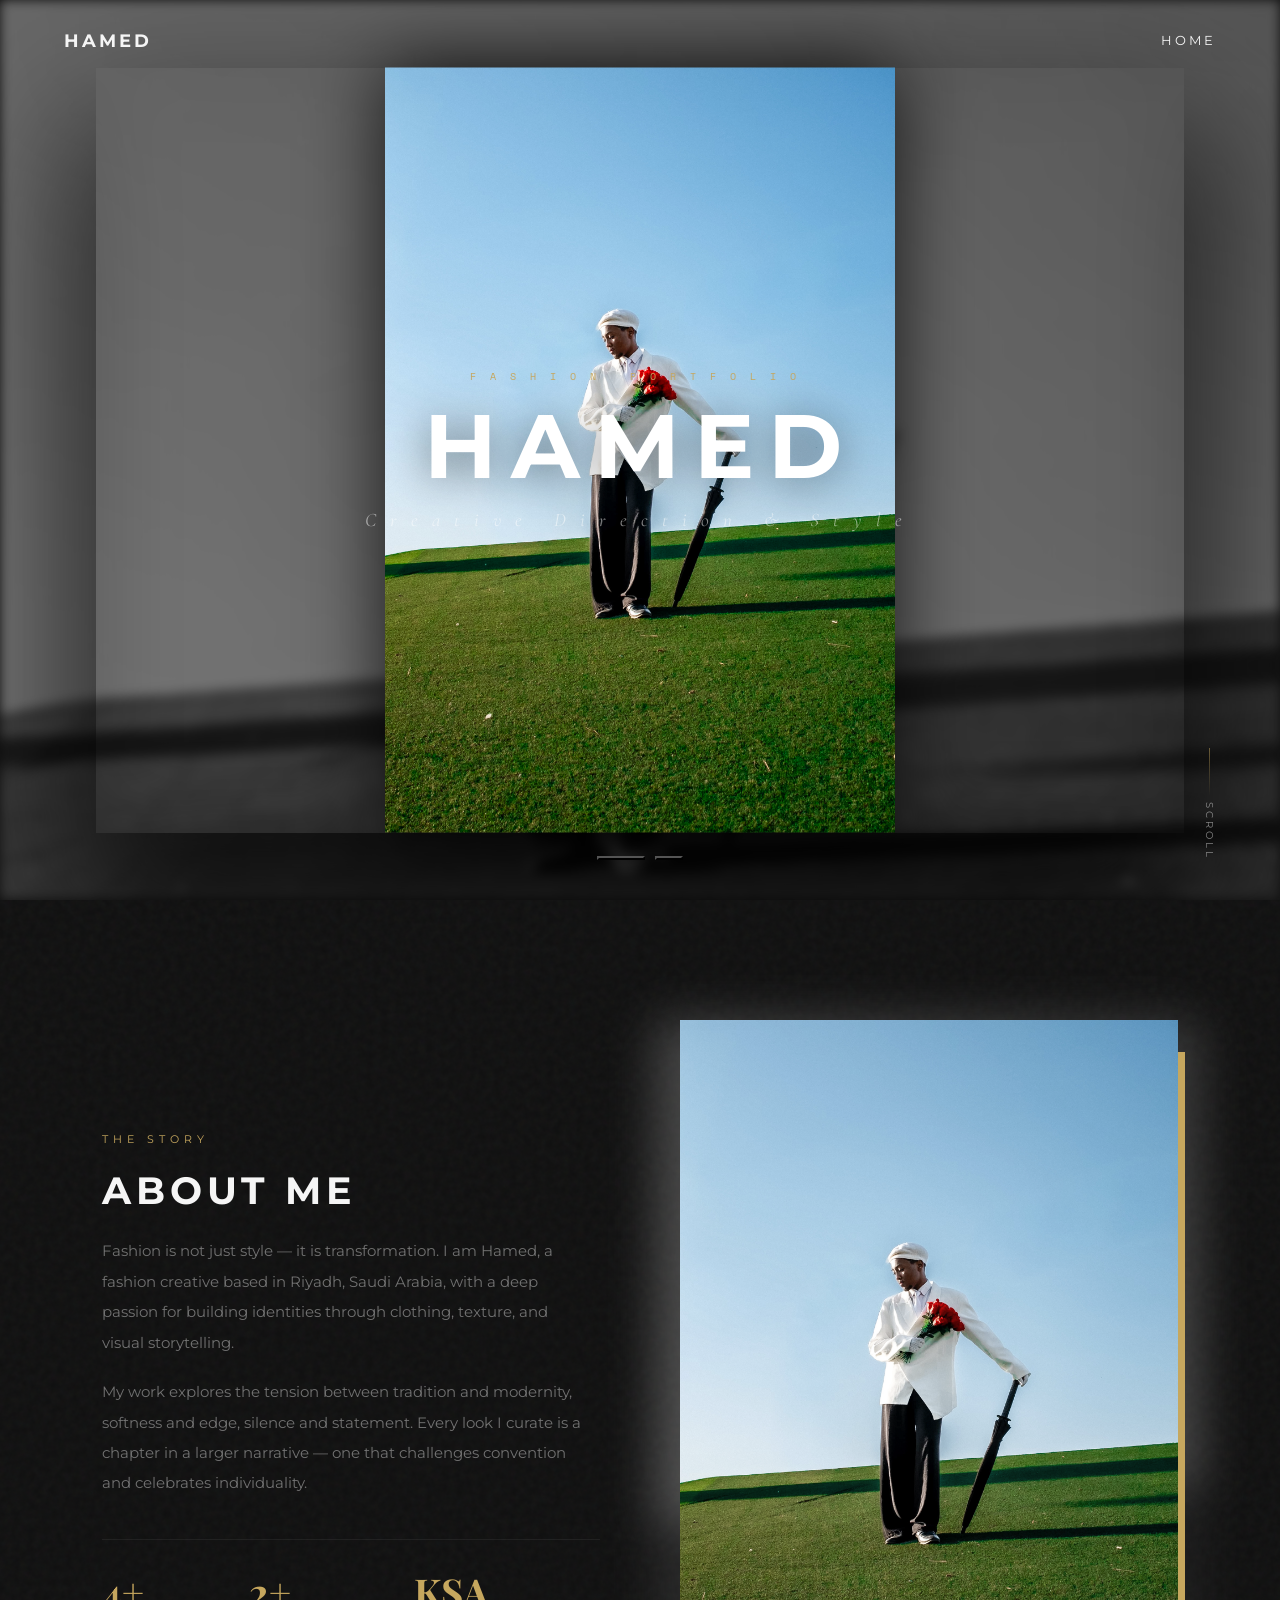
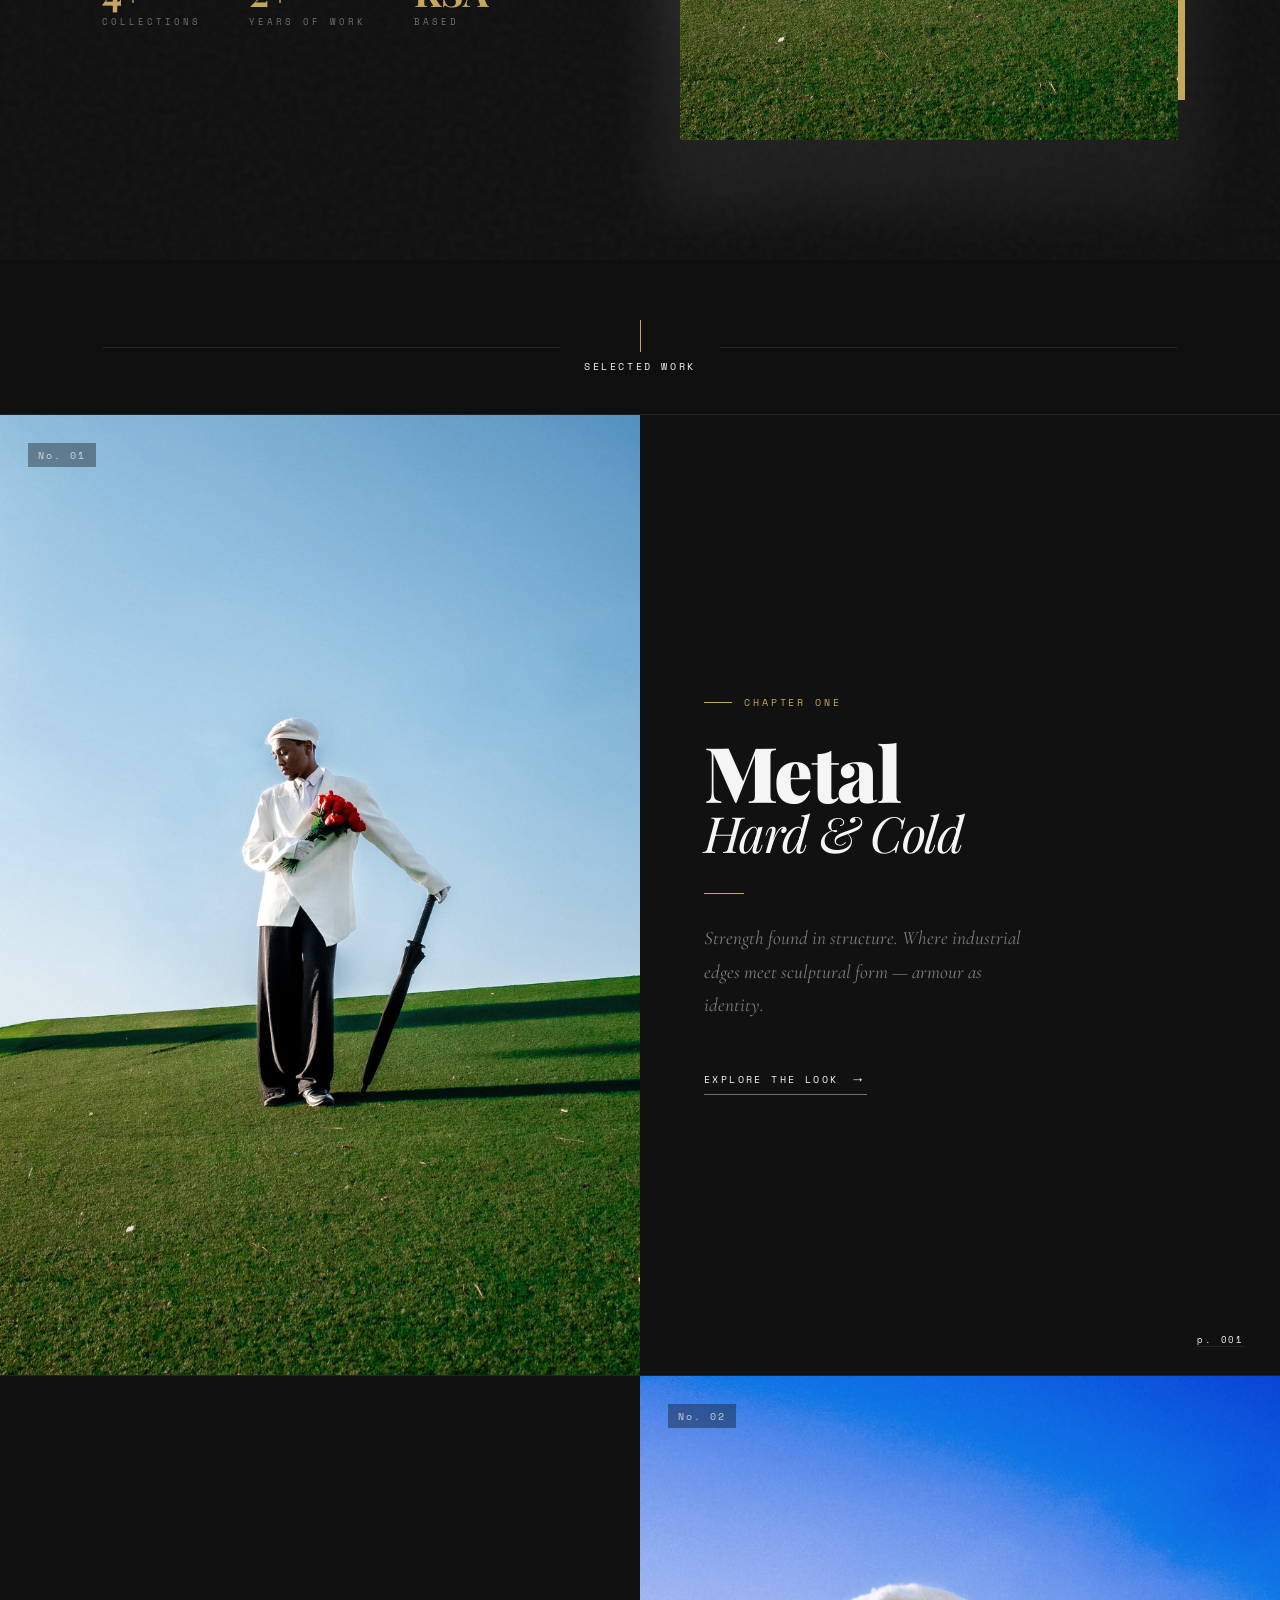
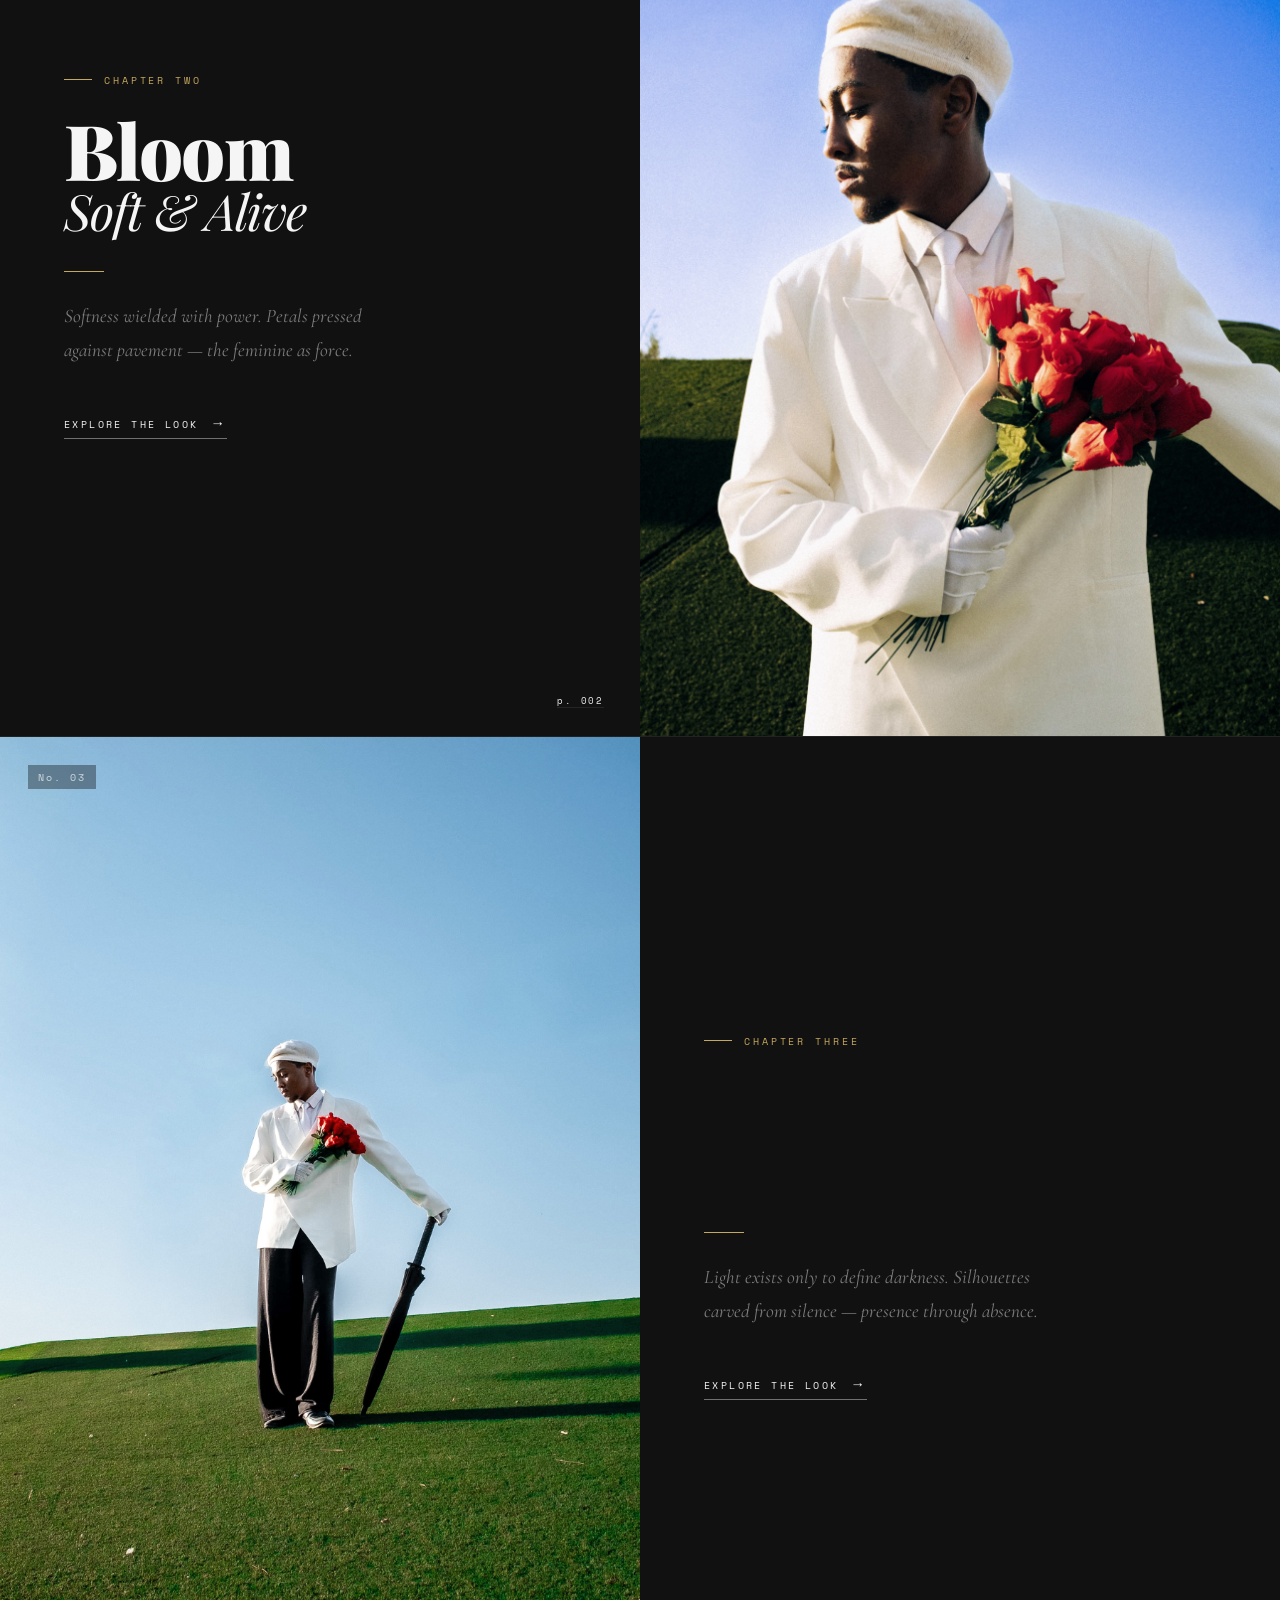
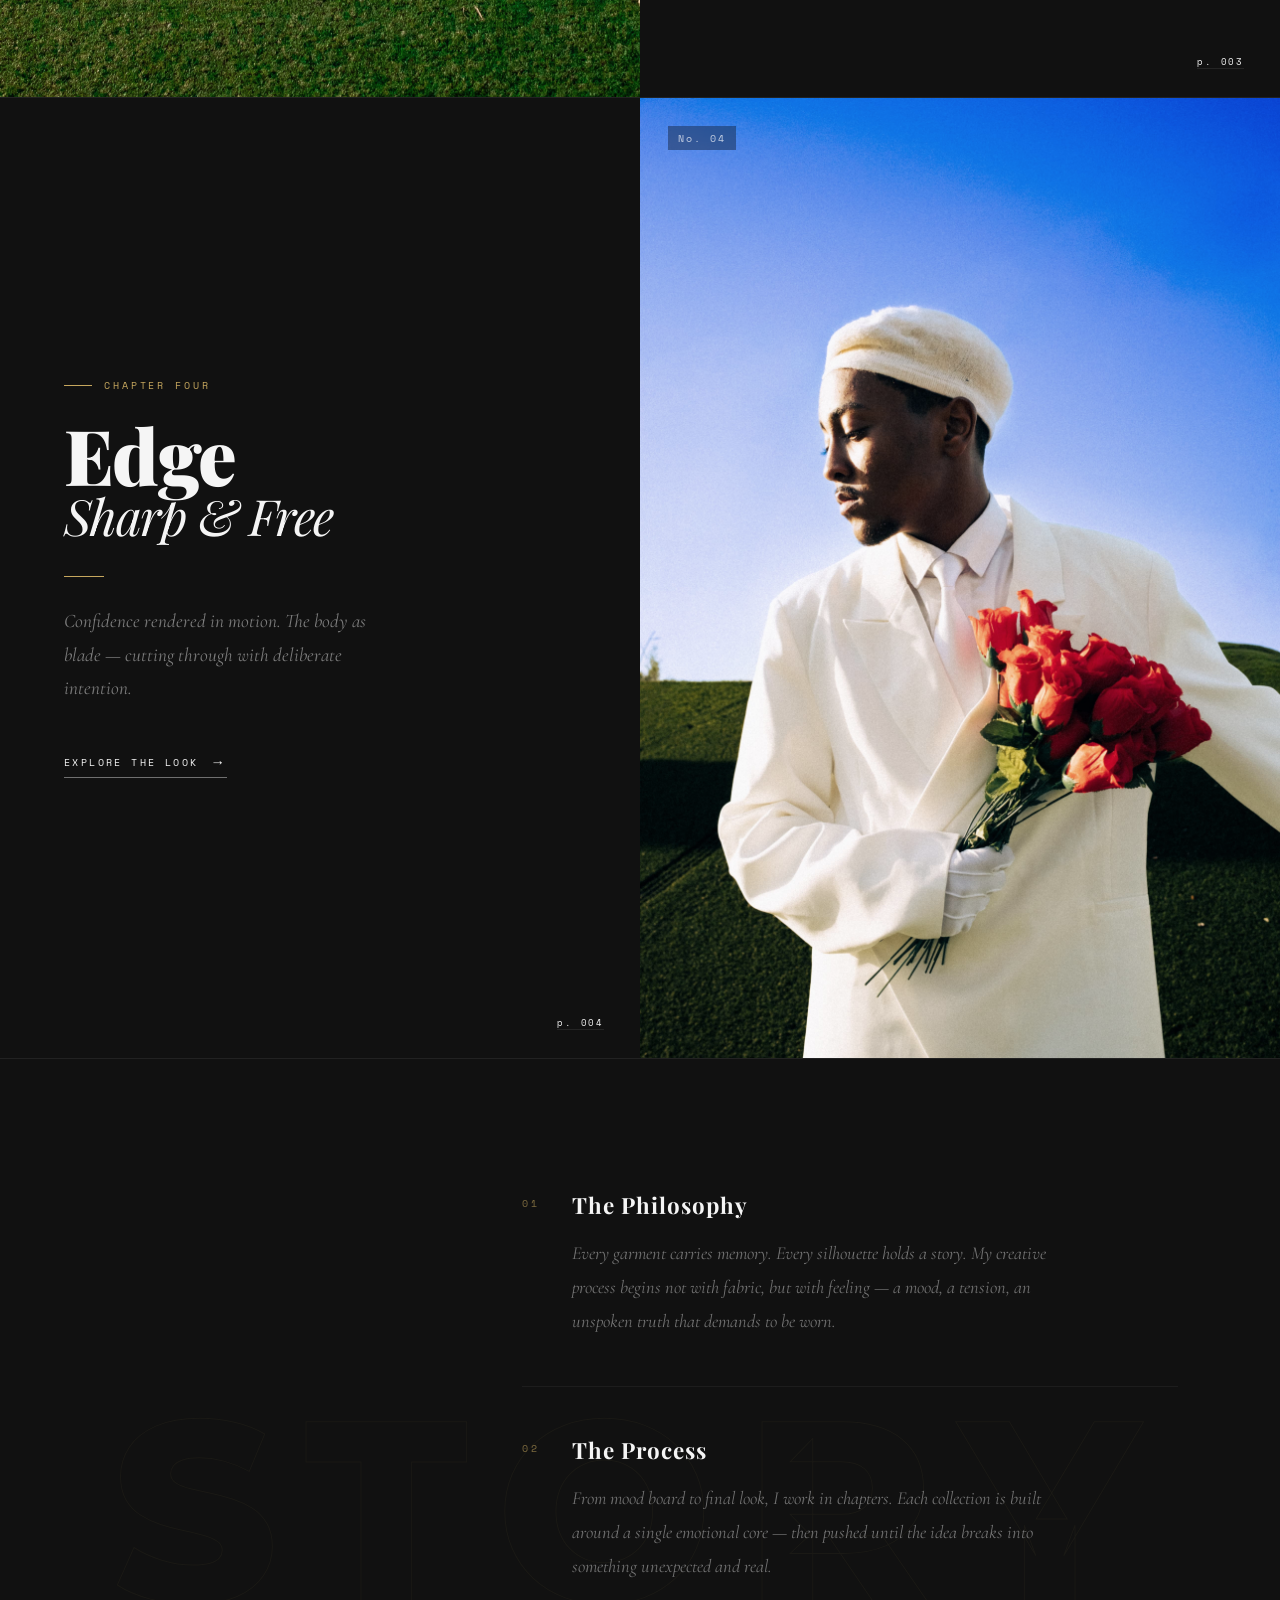
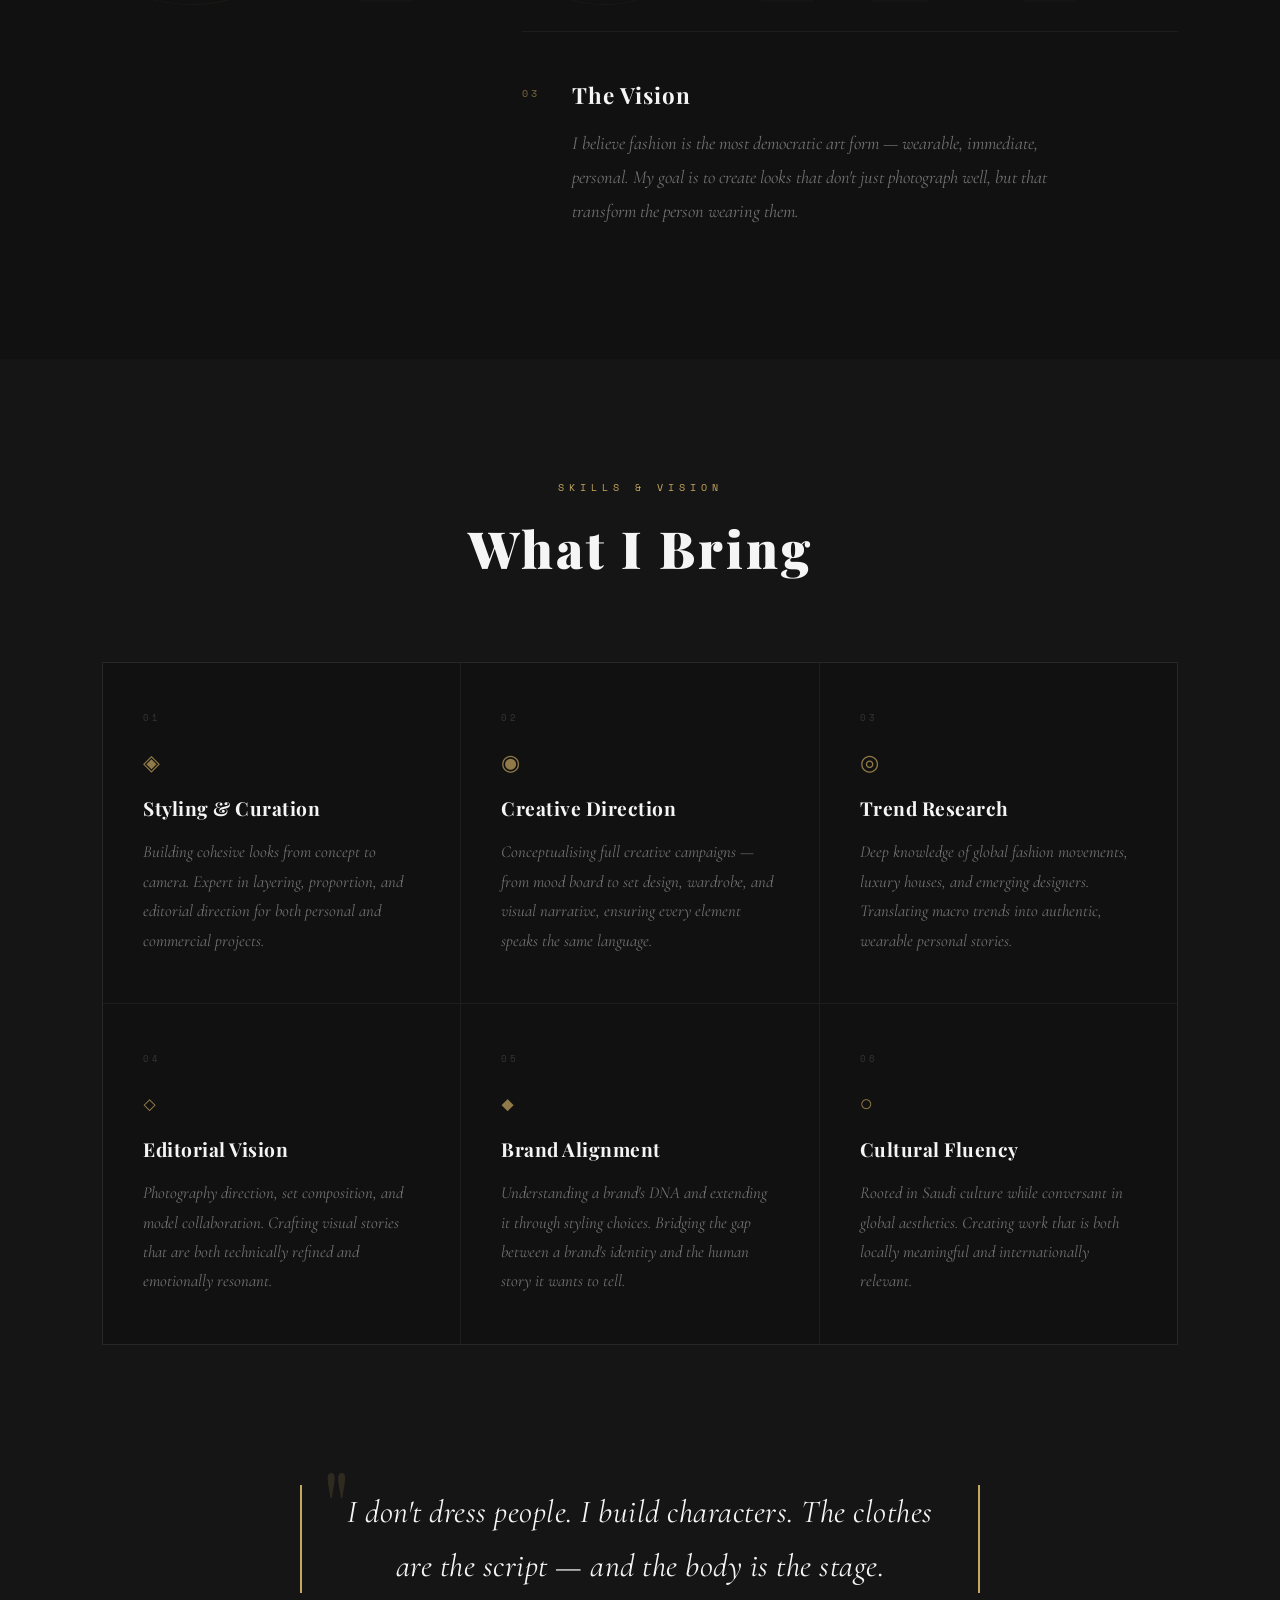
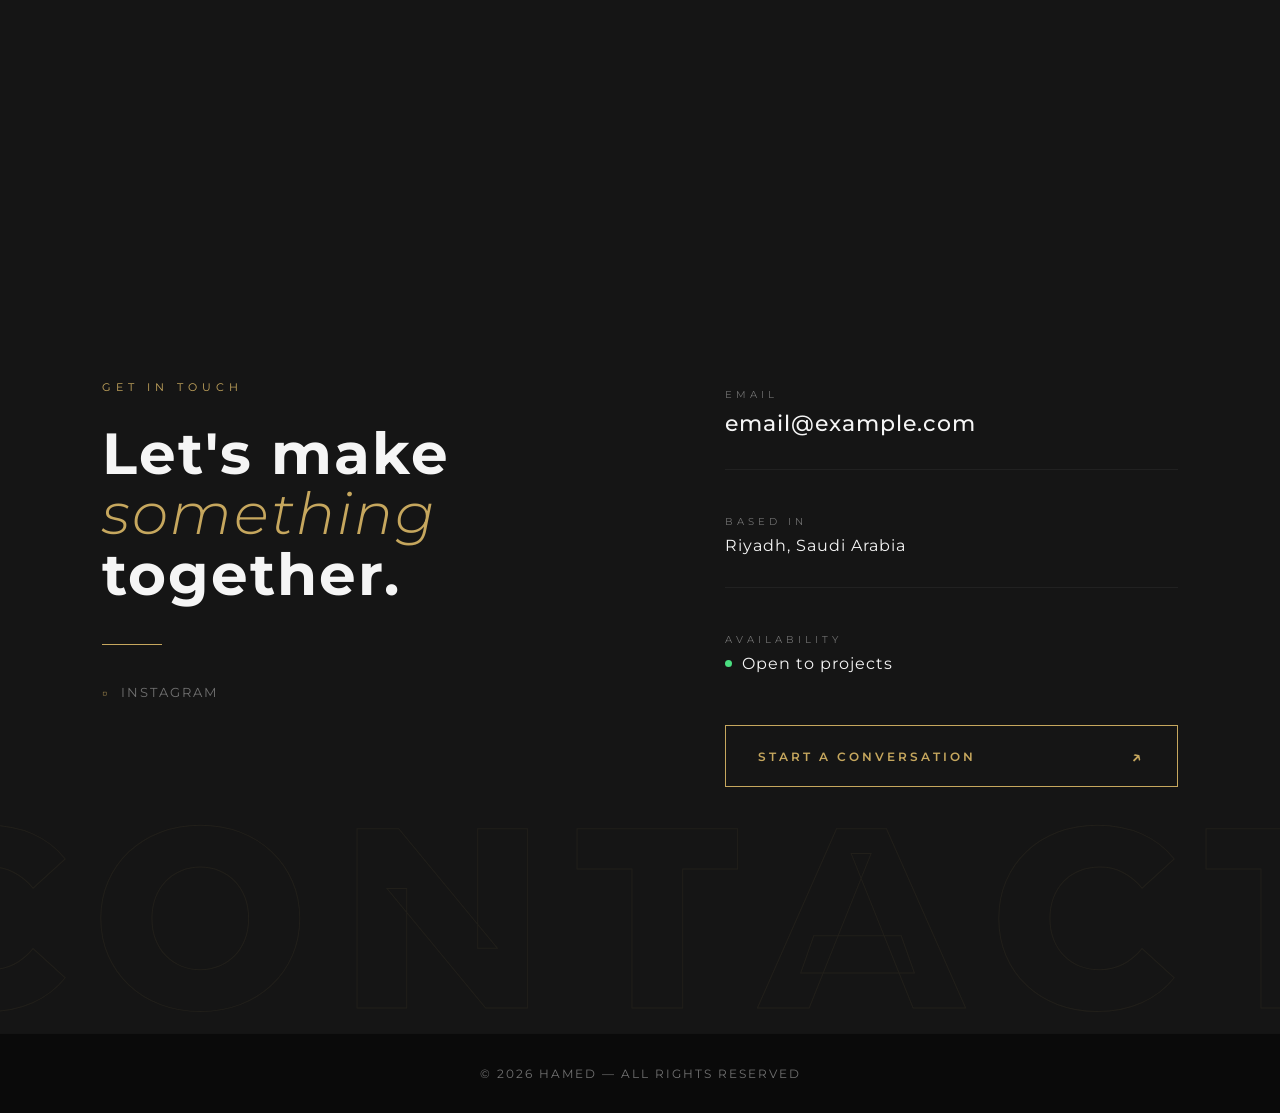
==== index.html @ 06eb1fbf "version 5" ====
<!DOCTYPE html>
<html lang="en">

<head>
    <meta charset="UTF-8">
    <title>Hamed — Fashion Portfolio</title>
    <meta name="viewport" content="width=device-width, initial-scale=1.0">
    <link rel="stylesheet" href="style.css">
    <link href="https://fonts.googleapis.com/css2?family=Playfair+Display:ital,wght@0,400;0,700;0,900;1,400;1,700&family=Cormorant+Garamond:ital,wght@0,300;0,400;1,300;1,400&family=Space+Mono:wght@400;700&family=Montserrat:wght@300;400;500;600;700&display=swap" rel="stylesheet">
</head>

<body>

    <!-- ===== Header ===== -->
    <header>
        <nav class="navbar">
            <div class="logo">HAMED</div>
            <div class="nav-right">
                <ul class="nav-links">
                    <li><a href="#about">About</a></li>
                    <li><a href="#work">Work</a></li>
                    <li><a href="#concept">Concept</a></li>
                    <li><a href="#skills">Skills</a></li>
                    <li><a href="#contact">Contact</a></li>
                </ul>
                <a href="#home" class="home-link">Home</a>
            </div>
        </nav>
    </header>

    <!-- ===== Hero Section ===== -->
    <section class="hero" id="home">
        <div class="slide active">
            <div class="bg"></div>
            <div class="foreground"></div>
        </div>
        <div class="slide">
            <div class="bg"></div>
            <div class="foreground"></div>
        </div>

        <div class="hero-overlay">
            <div class="hero-text-block">
                <span class="hero-eyebrow">Fashion Portfolio</span>
                <h1 class="hero-title">HAMED</h1>
                <span class="hero-sub">Creative Direction &amp; Style</span>
            </div>
        </div>

        <div class="hero-progress" id="heroDots"></div>

        <div class="scroll-cue">
            <div class="scroll-cue-line"></div>
            <span>Scroll</span>
        </div>
    </section>

    <!-- ===== About Section ===== -->
    <section id="about" class="about-section">
        <div class="about-container">
            <div class="about-text reveal-left">
                <span class="about-label">The Story</span>
                <h2>ABOUT ME</h2>
                <p>
                    Fashion is not just style — it is transformation. I am Hamed, a fashion creative based in Riyadh, Saudi Arabia, with a deep passion for building identities through clothing, texture, and visual storytelling.
                </p>
                <p style="margin-top:1.2rem;">
                    My work explores the tension between tradition and modernity, softness and edge, silence and statement. Every look I curate is a chapter in a larger narrative — one that challenges convention and celebrates individuality.
                </p>
                <div class="about-stats">
                    <div class="stat-item">
                        <span class="stat-number">4+</span>
                        <span class="stat-label">Collections</span>
                    </div>
                    <div class="stat-item">
                        <span class="stat-number">2+</span>
                        <span class="stat-label">Years of Work</span>
                    </div>
                    <div class="stat-item">
                        <span class="stat-number">KSA</span>
                        <span class="stat-label">Based</span>
                    </div>
                </div>
            </div>

            <div class="about-image-wrapper reveal-right">
                <div class="about-bg-live"></div>
                <div class="about-accent"></div>
                <img src="images/look1.jpg" alt="About Image">
            </div>
        </div>
    </section>

    <!-- ===== Selected Work Section ===== -->
    <section id="work" class="chapters">
        <div class="chapters-header">
            <div class="rule"></div>
            <div class="label">
                <span></span>
                Selected Work
            </div>
            <div class="rule"></div>
        </div>

        <div class="chapter-item">
            <div class="chapter-image" data-num="No. 01">
                <img src="images/look1.jpg" alt="Metal">
            </div>
            <div class="chapter-content">
                <div class="chapter-eyebrow">Chapter One</div>
                <h2 class="chapter-title">Metal <em>Hard &amp; Cold</em></h2>
                <div class="chapter-divider"></div>
                <p class="chapter-desc">Strength found in structure. Where industrial edges meet sculptural form — armour as identity.</p>
                <a href="#" class="chapter-cta">Explore the Look</a>
                <div class="chapter-folio">p. 001</div>
            </div>
        </div>

        <div class="chapter-item reverse">
            <div class="chapter-image" data-num="No. 02">
                <img src="images/look2.jpg" alt="Bloom">
            </div>
            <div class="chapter-content">
                <div class="chapter-eyebrow">Chapter Two</div>
                <h2 class="chapter-title">Bloom <em>Soft &amp; Alive</em></h2>
                <div class="chapter-divider"></div>
                <p class="chapter-desc">Softness wielded with power. Petals pressed against pavement — the feminine as force.</p>
                <a href="#" class="chapter-cta">Explore the Look</a>
                <div class="chapter-folio">p. 002</div>
            </div>
        </div>

        <div class="chapter-item">
            <div class="chapter-image" data-num="No. 03">
                <img src="images/look1.jpg" alt="Shadow">
            </div>
            <div class="chapter-content">
                <div class="chapter-eyebrow">Chapter Three</div>
                <h2 class="chapter-title">Shadow <em>Dark &amp; Still</em></h2>
                <div class="chapter-divider"></div>
                <p class="chapter-desc">Light exists only to define darkness. Silhouettes carved from silence — presence through absence.</p>
                <a href="#" class="chapter-cta">Explore the Look</a>
                <div class="chapter-folio">p. 003</div>
            </div>
        </div>

        <div class="chapter-item reverse">
            <div class="chapter-image" data-num="No. 04">
                <img src="images/look2.jpg" alt="Edge">
            </div>
            <div class="chapter-content">
                <div class="chapter-eyebrow">Chapter Four</div>
                <h2 class="chapter-title">Edge <em>Sharp &amp; Free</em></h2>
                <div class="chapter-divider"></div>
                <p class="chapter-desc">Confidence rendered in motion. The body as blade — cutting through with deliberate intention.</p>
                <a href="#" class="chapter-cta">Explore the Look</a>
                <div class="chapter-folio">p. 004</div>
            </div>
        </div>
    </section>

    <!-- ===== Concept & Story Section ===== -->
    <section id="concept" class="concept-section">
        <div class="concept-bg-text" aria-hidden="true">STORY</div>

        <div class="concept-inner">
            <div class="concept-left reveal-left">
                <span class="concept-label">Concept &amp; Story</span>
                <h2 class="concept-heading">
                    Fashion as<br>
                    <em>Language.</em>
                </h2>
            </div>

            <div class="concept-right reveal-right">
                <div class="concept-block">
                    <span class="concept-num">01</span>
                    <div>
                        <h3 class="concept-block-title">The Philosophy</h3>
                        <p class="concept-block-text">Every garment carries memory. Every silhouette holds a story. My creative process begins not with fabric, but with feeling — a mood, a tension, an unspoken truth that demands to be worn.</p>
                    </div>
                </div>
                <div class="concept-block">
                    <span class="concept-num">02</span>
                    <div>
                        <h3 class="concept-block-title">The Process</h3>
                        <p class="concept-block-text">From mood board to final look, I work in chapters. Each collection is built around a single emotional core — then pushed until the idea breaks into something unexpected and real.</p>
                    </div>
                </div>
                <div class="concept-block">
                    <span class="concept-num">03</span>
                    <div>
                        <h3 class="concept-block-title">The Vision</h3>
                        <p class="concept-block-text">I believe fashion is the most democratic art form — wearable, immediate, personal. My goal is to create looks that don't just photograph well, but that transform the person wearing them.</p>
                    </div>
                </div>
            </div>
        </div>
    </section>

    <!-- ===== Skills & Vision Section ===== -->
    <section id="skills" class="skills-section">
        <div class="skills-header reveal">
            <span class="skills-label">Skills &amp; Vision</span>
            <h2 class="skills-heading">What I Bring</h2>
        </div>

        <div class="skills-grid">
            <div class="skill-card reveal">
                <div class="skill-card-num">01</div>
                <div class="skill-card-icon">◈</div>
                <h3 class="skill-card-title">Styling &amp; Curation</h3>
                <p class="skill-card-desc">Building cohesive looks from concept to camera. Expert in layering, proportion, and editorial direction for both personal and commercial projects.</p>
            </div>
            <div class="skill-card reveal">
                <div class="skill-card-num">02</div>
                <div class="skill-card-icon">◉</div>
                <h3 class="skill-card-title">Creative Direction</h3>
                <p class="skill-card-desc">Conceptualising full creative campaigns — from mood board to set design, wardrobe, and visual narrative, ensuring every element speaks the same language.</p>
            </div>
            <div class="skill-card reveal">
                <div class="skill-card-num">03</div>
                <div class="skill-card-icon">◎</div>
                <h3 class="skill-card-title">Trend Research</h3>
                <p class="skill-card-desc">Deep knowledge of global fashion movements, luxury houses, and emerging designers. Translating macro trends into authentic, wearable personal stories.</p>
            </div>
            <div class="skill-card reveal">
                <div class="skill-card-num">04</div>
                <div class="skill-card-icon">◇</div>
                <h3 class="skill-card-title">Editorial Vision</h3>
                <p class="skill-card-desc">Photography direction, set composition, and model collaboration. Crafting visual stories that are both technically refined and emotionally resonant.</p>
            </div>
            <div class="skill-card reveal">
                <div class="skill-card-num">05</div>
                <div class="skill-card-icon">◆</div>
                <h3 class="skill-card-title">Brand Alignment</h3>
                <p class="skill-card-desc">Understanding a brand's DNA and extending it through styling choices. Bridging the gap between a brand's identity and the human story it wants to tell.</p>
            </div>
            <div class="skill-card reveal">
                <div class="skill-card-num">06</div>
                <div class="skill-card-icon">○</div>
                <h3 class="skill-card-title">Cultural Fluency</h3>
                <p class="skill-card-desc">Rooted in Saudi culture while conversant in global aesthetics. Creating work that is both locally meaningful and internationally relevant.</p>
            </div>
        </div>

        <div class="skills-vision reveal">
            <div class="skills-vision-quote">
                <span class="skills-vision-mark">"</span>
                <p>I don't dress people. I build characters. The clothes are the script — and the body is the stage.</p>
            </div>
        </div>
    </section>

    <!-- ===== Contact Section ===== -->
    <section id="contact" class="contact-section">
        <span class="contact-bg-word" aria-hidden="true">CONTACT</span>
        <div class="contact-inner">
            <div class="contact-left reveal-left">
                <span class="contact-label">Get in Touch</span>
                <h2 class="contact-heading">
                    Let's make<br>
                    <em>something</em><br>
                    together.
                </h2>
                <div class="contact-rule"></div>
                <div class="contact-socials">
                    <a href="#" class="social-link" aria-label="Instagram">
                        <span class="social-icon">&#x25A1;</span>
                        <span>Instagram</span>
                    </a>
                </div>
            </div>

            <div class="contact-right reveal-right">
                <div class="contact-detail">
                    <span class="contact-detail-label">Email</span>
                    <a href="mailto:email@example.com" class="contact-email">email@example.com</a>
                </div>
                <div class="contact-detail">
                    <span class="contact-detail-label">Based in</span>
                    <span class="contact-detail-value">Riyadh, Saudi Arabia</span>
                </div>
                <div class="contact-detail">
                    <span class="contact-detail-label">Availability</span>
                    <span class="contact-detail-value">
                        <span class="availability-dot"></span>
                        Open to projects
                    </span>
                </div>
                <a href="mailto:email@example.com" class="contact-cta">
                    <span class="contact-cta-text">Start a Conversation</span>
                    <span class="contact-cta-arrow">&#8599;</span>
                </a>
            </div>
        </div>
    </section>

    <!-- ===== Footer ===== -->
    <footer>
        <p>© 2026 Hamed — All Rights Reserved</p>
    </footer>

    <!-- ===== Chapter Overlay ===== -->
    <div class="chapter-overlay" id="chapterOverlay" role="dialog" aria-modal="true" aria-labelledby="overlayTitle">
        <div class="overlay-backdrop"></div>
        <div class="overlay-progress"></div>
        <button class="overlay-close" id="overlayClose" aria-label="Close">
            <svg viewBox="0 0 24 24"><line x1="18" y1="6" x2="6" y2="18"/><line x1="6" y1="6" x2="18" y2="18"/></svg>
        </button>
        <div class="overlay-content">
            <div class="overlay-main">
                <div class="overlay-image-pane">
                    <img id="overlayMainImage" src="" alt="">
                </div>
                <div class="overlay-info-pane">
                    <p class="overlay-chapter-label">Chapter</p>
                    <h2 class="overlay-title">
                        <span class="overlay-title-inner" id="overlayTitle"></span>
                    </h2>
                    <div class="overlay-divider"></div>
                    <p class="overlay-description" id="overlayDescription"></p>
                </div>
            </div>
            <div class="overlay-gallery-strip">
                <div class="overlay-gallery" id="overlayGallery"></div>
                <span class="gallery-count" id="galleryCount"></span>
            </div>
        </div>
    </div>

    <script src="script.js"></script>
</body>

</html>
---- style.css ----
* {
    margin: 0;
    padding: 0;
    box-sizing: border-box;
}

:root {
    --color-bg-main: #0F0F0F;
    --color-bg-secondary: #151515;
    --color-text-main: #F5F5F5;
    --color-text-muted: #717171;
    --color-accent: #C6A75E;
    --transition-smooth: cubic-bezier(0.76, 0, 0.24, 1);
}

html {
    scroll-behavior: smooth;
}

body {
    background-color: var(--color-bg-main);
    color: var(--color-text-main);
    font-family: 'Montserrat', sans-serif;
    margin: 0;
    /* Subtle grain overlay for depth */
    background-image: url("data:image/svg+xml,%3Csvg viewBox='0 0 200 200' xmlns='http://www.w3.org/2000/svg'%3E%3Cfilter id='noise'%3E%3CfeTurbulence type='fractalNoise' baseFrequency='0.85' numOctaves='4' stitchTiles='stitch'/%3E%3C/filter%3E%3Crect width='100%25' height='100%25' filter='url(%23noise)' opacity='0.04'/%3E%3C/svg%3E");
}

/* ===== HEADER ===== */
header {
    position: fixed;
    top: 0;
    left: 0;
    width: 100%;
    height: 80px;
    background: transparent;
    transition: background 0.5s ease, backdrop-filter 0.5s ease;
    z-index: 1000;
}

header.scrolled {
    background: rgba(15, 15, 15, 0.85);
    backdrop-filter: blur(16px);
    -webkit-backdrop-filter: blur(16px);
    border-bottom: 1px solid rgba(198, 167, 94, 0.08);
}

.navbar {
    display: flex;
    justify-content: space-between;
    align-items: center;
    padding: 1.5rem 5%;
    height: 100%;
}

.nav-right {
    display: flex;
    align-items: center;
    gap: 2rem;
    margin-left: auto;
}

.home-link {
    text-decoration: none;
    color: var(--color-text-main);
    text-transform: uppercase;
    font-size: 0.8rem;
    letter-spacing: 3px;
    transition: color 0.3s ease, transform 0.4s ease;
}

.nav-links {
    list-style: none;
    display: flex;
    gap: 2rem;
}

.nav-links li {
    opacity: 0;
    transform: translateX(16px);
    pointer-events: none;
    transition: opacity 0.35s ease, transform 0.35s ease;
}

.navbar:hover .nav-links li {
    opacity: 1;
    transform: translateX(0);
    pointer-events: auto;
}

.nav-links li:nth-child(1) {
    transition-delay: 0.04s;
}

.nav-links li:nth-child(2) {
    transition-delay: 0.08s;
}

.nav-links li:nth-child(3) {
    transition-delay: 0.12s;
}

.nav-links li:nth-child(4) {
    transition-delay: 0.16s;
}

.navbar:hover .home-link {
    transform: translateX(10px);
}

.nav-links a {
    text-decoration: none;
    color: var(--color-text-main);
    font-weight: 500;
    text-transform: uppercase;
    font-size: 0.8rem;
    letter-spacing: 2.5px;
    transition: color 0.25s ease;
    position: relative;
}

/* Underline hover effect */
.nav-links a::after {
    content: '';
    position: absolute;
    bottom: -3px;
    left: 0;
    width: 0;
    height: 1px;
    background: var(--color-accent);
    transition: width 0.3s var(--transition-smooth);
}

.nav-links a:hover::after {
    width: 100%;
}

.nav-links a:hover,
.nav-right a:hover {
    color: var(--color-accent);
}

.logo {
    font-weight: 700;
    letter-spacing: 3px;
    font-size: 1.1rem;
}

/* ===== HERO ===== */
.hero {
    position: relative;
    height: 100vh;
    overflow: hidden;
    background-color: #111111;
}

.slide {
    position: absolute;
    inset: 0;
    --x: 50%;
    --y: 50%;
    clip-path: circle(0% at var(--x) var(--y));
    transition: clip-path 1.4s var(--transition-smooth);
    will-change: clip-path;
}

.slide.active {
    clip-path: circle(150% at var(--x) var(--y));
}

.bg {
    position: absolute;
    inset: 0;
    background-size: cover;
    background-position: center;
    filter: grayscale(100%) blur(6px);
    transform: scale(1.08);
    opacity: 0.45;
    transition: transform 8s ease-out;
}

.slide.active .bg {
    transform: scale(1.0);
}

.foreground {
    position: absolute;
    top: 50%;
    left: 50%;
    transform: translate(-50%, -50%);
    width: 85%;
    height: 85%;
    background-size: contain;
    background-repeat: no-repeat;
    background-position: center;
    box-shadow: 0 60px 120px rgba(0, 0, 0, 0.7);
    /* Vignette on foreground image via a pseudo overlay */
    filter: drop-shadow(0 0 40px rgba(0, 0, 0, 0.8));
}

.hero-overlay {
    position: absolute;
    inset: 0;
    display: flex;
    align-items: center;
    justify-content: center;
    z-index: 10;
    pointer-events: none;
}

.hero-title {
    font-size: clamp(2.5rem, 7vw, 7rem);
    letter-spacing: 14px;
    font-weight: 700;
    color: white;
    /* Text shadow for depth against images */
    text-shadow: 0 4px 40px rgba(0, 0, 0, 0.5);
    /* Subtle fade-in on load */
    animation: titleFadeIn 1.6s var(--transition-smooth) forwards;
}

@keyframes titleFadeIn {
    from {
        opacity: 0;
        letter-spacing: 20px;
    }

    to {
        opacity: 1;
        letter-spacing: 14px;
    }
}

/* Hero progress indicator */
.hero-progress {
    position: absolute;
    bottom: 2.5rem;
    left: 50%;
    transform: translateX(-50%);
    display: flex;
    gap: 10px;
    z-index: 20;
}

.hero-dot {
    width: 28px;
    height: 2px;
    background: rgba(255, 255, 255, 0.25);
    transition: background 0.4s ease, width 0.4s ease;
    cursor: pointer;
}

.hero-dot.active {
    background: var(--color-accent);
    width: 48px;
}

/* Scroll cue */
.scroll-cue {
    position: absolute;
    bottom: 2.5rem;
    right: 5%;
    z-index: 20;
    display: flex;
    flex-direction: column;
    align-items: center;
    gap: 6px;
    opacity: 0.5;
}

.scroll-cue span {
    font-size: 0.65rem;
    letter-spacing: 3px;
    text-transform: uppercase;
    writing-mode: vertical-rl;
}

.scroll-cue-line {
    width: 1px;
    height: 48px;
    background: linear-gradient(to bottom, var(--color-accent), transparent);
    animation: scrollPulse 2s ease-in-out infinite;
}

@keyframes scrollPulse {

    0%,
    100% {
        transform: scaleY(1);
        opacity: 0.5;
    }

    50% {
        transform: scaleY(0.6);
        opacity: 1;
    }
}

/* Slide image assignments */
.slide:nth-child(1) .bg {
    background-image: url("images/look1.jpg");
}

.slide:nth-child(1) .foreground {
    background-image: url("images/look1.jpg");
}

.slide:nth-child(2) .bg {
    background-image: url("images/look2.jpg");
}

.slide:nth-child(2) .foreground {
    background-image: url("images/look2.jpg");
}

/* ===== ABOUT SECTION ===== */
.about-section {
    min-height: 100vh;
    display: flex;
    align-items: center;
    padding: 120px 8%;
    overflow: hidden;
}

.about-container {
    display: flex;
    align-items: center;
    justify-content: space-between;
    gap: 80px;
    width: 100%;
}

.about-text {
    flex: 1;
}

.about-label {
    display: block;
    font-size: 0.7rem;
    letter-spacing: 5px;
    color: var(--color-accent);
    text-transform: uppercase;
    margin-bottom: 1.5rem;
}

.about-text h2 {
    margin-bottom: 24px;
    letter-spacing: 5px;
    font-size: clamp(1.8rem, 3vw, 3rem);
    line-height: 1.1;
}

.about-text p {
    max-width: 480px;
    line-height: 2;
    color: var(--color-text-muted);
    font-size: 0.95rem;
}

.about-cta {
    display: inline-block;
    margin-top: 2.5rem;
    padding: 0.75rem 2rem;
    border: 1px solid var(--color-accent);
    color: var(--color-accent);
    text-decoration: none;
    font-size: 0.75rem;
    letter-spacing: 3px;
    text-transform: uppercase;
    transition: background 0.3s ease, color 0.3s ease;
}

.about-cta:hover {
    background: var(--color-accent);
    color: var(--color-bg-main);
}

.about-image-wrapper {
    flex: 1;
    position: relative;
    display: flex;
    justify-content: center;
    height: 80vh;
}

.about-bg-live {
    position: absolute;
    width: 110%;
    height: 110%;
    background-image: url("images/look1.jpg");
    background-size: cover;
    background-position: center;
    filter: grayscale(100%) blur(24px);
    opacity: 0.3;
    z-index: 1;
    animation: liveMove 14s ease-in-out infinite alternate;
}

.about-image-wrapper img {
    position: absolute;
    inset: 0;
    width: 100%;
    height: 100%;
    object-fit: cover;
    z-index: 3;
    /* Subtle desaturation that lifts on hover */
    filter: grayscale(20%);
    transition: filter 0.6s ease;
}

.about-image-wrapper:hover img {
    filter: grayscale(0%);
}

.about-accent {
    position: absolute;
    width: 90%;
    height: 90%;
    background: var(--color-accent);
    z-index: 2;
    transform: translate(32px, 32px);
    /* Animate the offset slightly */
    transition: transform 0.6s var(--transition-smooth);
}

.about-image-wrapper:hover .about-accent {
    transform: translate(20px, 20px);
}

@keyframes liveMove {
    0% {
        transform: scale(1.05) translate(0px, 0px);
    }

    50% {
        transform: scale(1.10) translate(-12px, 8px);
    }

    100% {
        transform: scale(1.07) translate(10px, -10px);
    }
}

/* ===== REVEAL ANIMATIONS ===== */
.reveal {
    opacity: 0;
    transform: translateY(50px);
    transition: opacity 0.9s ease, transform 0.9s ease;
}

.reveal.active {
    opacity: 1;
    transform: translateY(0);
}

.reveal-left {
    opacity: 0;
    transform: translateX(-70px);
    transition: opacity 0.9s var(--transition-smooth), transform 0.9s var(--transition-smooth);
}

.reveal-right {
    opacity: 0;
    transform: translateX(70px);
    transition: opacity 0.9s var(--transition-smooth), transform 0.9s var(--transition-smooth);
}

.reveal-left.active,
.reveal-right.active {
    opacity: 1;
    transform: translateX(0);
}

/* ===== FOOTER ===== */
footer {
    background-color: #0A0A0A;
    color: var(--color-text-muted);
    text-align: center;
    padding: 2rem 0;
    border-top: 1px solid rgba(255, 255, 255, 0.04);
    font-size: 0.75rem;
    letter-spacing: 2px;
    text-transform: uppercase;
}

/* ===== RESPONSIVE ===== */
@media (max-width: 768px) {
    .about-container {
        flex-direction: column;
        gap: 60px;
    }

    .about-image-wrapper {
        width: 100%;
        height: 60vw;
    }

    .hero-title {
        letter-spacing: 8px;
    }
}

/* ===== CHAPTERS SECTION ===== */
:root {
    --accent: #C6A75E;
    --chapter-bg: #0f0f0f;
    --chapter-surface: #141414;
    --chapter-text: #f5f5f5;
    --chapter-muted: rgba(255, 255, 255, 0.45);
    --chapter-rule: rgba(255, 255, 255, 0.08);
}

*,
*::before,
*::after {
    box-sizing: border-box;
    margin: 0;
    padding: 0;
}



body .chapter-content {
    background: #111;
    color: #f5f5f5;
    font-family: 'Cormorant Garamond', serif;
    overflow-x: hidden;
}

.chapters {
    padding: 0;
    position: relative;
    background: var(--chapter-bg);

}

/* Section Header */
.chapters-header {
    display: grid;
    grid-template-columns: 1fr auto 1fr;
    align-items: center;
    padding: 60px 8% 40px;
    gap: 24px;
    border-bottom: 1px solid var(--chapter-rule);
}

.chapters-header .rule {
    height: 1px;
    background: var(--chapter-rule);
}

.chapters-header .label {
    font-family: 'Space Mono', monospace;
    font-size: 0.65rem;
    letter-spacing: 0.25em;
    text-transform: uppercase;
    color: var(--muted);
    text-align: center;
    display: flex;
    flex-direction: column;
    align-items: center;
    gap: 6px;
}

.chapters-header .label span {
    display: block;
    width: 1px;
    height: 32px;
    background: var(--accent);
}

/* Chapter Items */
.chapter-item {
    display: grid;
    grid-template-columns: 1fr 1fr;
    min-height: 85vh;
    position: relative;
    border-bottom: 1px solid var(--chapter-rule);
    overflow: hidden;
}

.chapter-item.reverse {
    direction: rtl;
}

.chapter-item.reverse>* {
    direction: ltr;
}

/* Image Side */
.chapter-image {
    position: relative;
    overflow: hidden;
}

.chapter-image img {
    width: 100%;
    height: 100%;
    object-fit: cover;
    display: block;
    transition: transform 1s cubic-bezier(0.25, 0.46, 0.45, 0.94);
    filter: grayscale(15%);
}

.chapter-item:hover .chapter-image img {
    transform: scale(1.04);
    filter: grayscale(0%);
}

/* Image overlay with issue number */
.chapter-image::before {
    content: attr(data-num);
    position: absolute;
    top: 28px;
    left: 28px;
    font-family: 'Space Mono', monospace;
    font-size: 0.6rem;
    letter-spacing: 0.2em;
    color: rgba(255, 255, 255, 0.7);
    z-index: 2;
    background: rgba(0, 0, 0, 0.35);
    padding: 5px 10px;
    backdrop-filter: blur(4px);
}

/* Thin vertical accent bar */
.chapter-image::after {
    content: '';
    position: absolute;
    top: 0;
    right: 0;
    width: 3px;
    height: 0;
    background: var(--accent);
    transition: height 0.8s cubic-bezier(0.25, 0.46, 0.45, 0.94);
}

.chapter-item:hover .chapter-image::after {
    height: 100%;
}

/* Content Side */
.chapter-content {
    display: flex;
    flex-direction: column;
    justify-content: center;
    padding: 80px 10%;
    background: var(--chapter-surface);
    color: var(--chapter-text);
    position: relative;
}

.chapter-content::before {
    content: '';
    position: absolute;
    top: 0;
    left: 0;
    right: 0;
    bottom: 0;
    transform: scaleY(0);
    transform-origin: bottom;
    transition: transform 0.6s cubic-bezier(0.25, 0.46, 0.45, 0.94);
    z-index: 0;
    background: rgba(255, 255, 255, 0.03);

}

.chapter-item:hover .chapter-content::before {
    transform: scaleY(1);
}

.chapter-content>* {
    position: relative;
    z-index: 1;
}

.chapter-eyebrow {
    font-family: 'Space Mono', monospace;
    font-size: 0.6rem;
    letter-spacing: 0.3em;
    text-transform: uppercase;
    color: var(--accent);
    margin-bottom: 28px;
    display: flex;
    align-items: center;
    gap: 12px;
}

.chapter-eyebrow::before {
    content: '';
    display: block;
    width: 28px;
    height: 1px;
    background: var(--accent);
}

.chapter-title {
    font-family: 'Playfair Display', serif;
    font-size: clamp(3.5rem, 6vw, 7rem);
    font-weight: 900;
    line-height: 0.9;
    letter-spacing: -0.02em;
    color: var(--chapter-text);
    margin-bottom: 32px;
    transform: translateY(20px);
    opacity: 0;
    transition: all 0.8s ease;

}

.chapter-item.visible .chapter-title {
    transform: translateY(0);
    opacity: 1;
}

.chapter-title em {
    font-style: italic;
    font-weight: 400;
    color: var(--muted);
    display: block;
    font-size: 0.65em;
    line-height: 1.1;
}

.chapter-divider {
    width: 40px;
    height: 1px;
    background: var(--accent);
    margin-bottom: 28px;
    transition: width 0.5s ease;
}

.chapter-item:hover .chapter-divider {
    width: 80px;
}

.chapter-desc {
    font-family: 'Cormorant Garamond', serif;
    font-size: 1.2rem;
    font-style: italic;
    color: var(--chapter-muted);
    line-height: 1.75;
    max-width: 340px;
    margin-bottom: 48px;
}

.chapter-cta {
    display: inline-flex;
    align-items: center;
    gap: 12px;
    font-family: 'Space Mono', monospace;
    font-size: 0.6rem;
    letter-spacing: 0.25em;
    text-transform: uppercase;
    color: var(--chapter-text);
    text-decoration: none;
    border-bottom: 1px solid rgba(255, 255, 255, 0.4);
    padding-bottom: 6px;
    width: fit-content;
    transition: color 0.3s, border-color 0.3s, gap 0.3s;
}

.chapter-cta:hover {
    color: var(--accent);
    border-color: var(--accent);
    gap: 20px;
}

.chapter-cta::after {
    content: '→';
    font-family: serif;
    font-size: 0.9rem;
}

/* Page number bottom right of content */
.chapter-folio {
    position: absolute;
    bottom: 28px;
    right: 36px;
    font-family: 'Space Mono', monospace;
    font-size: 0.55rem;
    letter-spacing: 0.2em;
    border-bottom: 1px solid var(--chapter-rule);
    z-index: 1;
}

/* ===== Staggered scroll-in animation ===== */
.chapter-item {
    opacity: 0;
    transform: translateY(40px);
    transition: opacity 0.9s ease, transform 0.9s ease;
}

.chapter-item.visible {
    opacity: 1;
    transform: translateY(0);
}

.chapter-item:nth-child(odd).visible {
    transition-delay: 0.1s;
}

.chapter-item:nth-child(even).visible {
    transition-delay: 0.2s;
}

/* ===== Responsive ===== */
@media (max-width: 800px) {

    .chapter-item,
    .chapter-item.reverse {
        grid-template-columns: 1fr;
        direction: ltr;
        min-height: auto;
    }

    .chapter-image {
        height: 60vw;
    }

    .chapter-content {
        padding: 48px 8%;
    }

    .chapter-title {
        font-size: clamp(2.8rem, 10vw, 4rem);
    }
}

/* ===== Chapters ===== */

/* ===== Overlay ===== */
.chapter-overlay {
    position: fixed;
    inset: 0;
    z-index: 9999;
    opacity: 0;
    visibility: hidden;
    transition: opacity 0.7s cubic-bezier(0.16, 1, 0.3, 1),
        visibility 0.7s cubic-bezier(0.16, 1, 0.3, 1);
}

.chapter-overlay.active {
    opacity: 1;
    visibility: visible;
}

/* Layered background: dark base + grain */
.overlay-backdrop {
    position: absolute;
    inset: 0;
    background: #080808;
}

.overlay-backdrop::after {
    content: '';
    position: absolute;
    inset: 0;
    background-image: url("data:image/svg+xml,%3Csvg viewBox='0 0 256 256' xmlns='http://www.w3.org/2000/svg'%3E%3Cfilter id='noise'%3E%3CfeTurbulence type='fractalNoise' baseFrequency='0.9' numOctaves='4' stitchTiles='stitch'/%3E%3C/filter%3E%3Crect width='100%25' height='100%25' filter='url(%23noise)' opacity='0.08'/%3E%3C/svg%3E");
    opacity: 0.4;
    pointer-events: none;
}

/* Top accent line */
.overlay-progress {
    position: absolute;
    top: 0;
    left: 0;
    height: 2px;
    width: 0%;
    background: linear-gradient(90deg, transparent, rgba(255, 255, 255, 0.6), transparent);
    transition: width 0.9s cubic-bezier(0.16, 1, 0.3, 1) 0.2s;
    z-index: 2;
}

.chapter-overlay.active .overlay-progress {
    width: 100%;
}

/* Close button */
.overlay-close {
    position: absolute;
    top: 36px;
    right: 44px;
    width: 44px;
    height: 44px;
    background: none;
    border: 1px solid rgba(255, 255, 255, 0.2);
    color: #fff;
    cursor: pointer;
    display: flex;
    align-items: center;
    justify-content: center;
    z-index: 10;
    transition: border-color 0.3s, background 0.3s, transform 0.3s;
    transform: rotate(0deg);
}

.overlay-close:hover {
    border-color: rgba(255, 255, 255, 0.7);
    background: rgba(255, 255, 255, 0.05);
    transform: rotate(90deg);
}

.overlay-close svg {
    width: 16px;
    height: 16px;
    stroke: #fff;
    stroke-width: 1.5;
    fill: none;
    transition: stroke 0.3s;
}

/* Content layout */
.overlay-content {
    position: relative;
    z-index: 1;
    width: 100%;
    height: 100%;
    display: grid;
    grid-template-rows: 1fr auto;
    overflow: hidden;
}

.overlay-main {
    display: grid;
    grid-template-columns: 1fr 1fr;
    height: 100%;
    overflow: hidden;
}

@media (max-width: 768px) {
    .overlay-main {
        grid-template-columns: 1fr;
        grid-template-rows: 55vh auto;
    }
}

/* Hero image pane */
.overlay-image-pane {
    position: relative;
    overflow: hidden;
    transform: translateX(-30px);
    opacity: 0;
    transition: transform 0.8s cubic-bezier(0.16, 1, 0.3, 1) 0.15s,
        opacity 0.8s cubic-bezier(0.16, 1, 0.3, 1) 0.15s;
}

.chapter-overlay.active .overlay-image-pane {
    transform: translateX(0);
    opacity: 1;
}

.overlay-image-pane img {
    width: 100%;
    height: 100%;
    object-fit: cover;
    display: block;
    transition: transform 10s ease;
}

.chapter-overlay.active .overlay-image-pane img {
    transform: scale(1.04);
}

/* Vignette on image */
.overlay-image-pane::after {
    content: '';
    position: absolute;
    inset: 0;
    background: linear-gradient(to right, transparent 60%, #080808 100%),
        linear-gradient(to bottom, rgba(0, 0, 0, 0.3) 0%, transparent 30%, transparent 70%, rgba(0, 0, 0, 0.4) 100%);
    pointer-events: none;
}

/* Info pane */
.overlay-info-pane {
    display: flex;
    flex-direction: column;
    justify-content: center;
    padding: 80px 60px 80px 70px;
    transform: translateX(30px);
    opacity: 0;
    transition: transform 0.8s cubic-bezier(0.16, 1, 0.3, 1) 0.25s,
        opacity 0.8s cubic-bezier(0.16, 1, 0.3, 1) 0.25s;
}

.chapter-overlay.active .overlay-info-pane {
    transform: translateX(0);
    opacity: 1;
}

.overlay-chapter-label {
    font-size: 0.62rem;
    letter-spacing: 5px;
    text-transform: uppercase;
    color: rgba(255, 255, 255, 0.4);
    margin-bottom: 20px;
    font-weight: 400;
}

.overlay-title {
    font-family: 'Cormorant Garamond', serif;
    font-size: clamp(3.5rem, 7vw, 7rem);
    font-weight: 300;
    color: #fff;
    line-height: 0.92;
    letter-spacing: -1px;
    margin-bottom: 32px;
    overflow: hidden;
}

.overlay-title-inner {
    display: block;
    transform: translateY(100%);
    transition: transform 0.8s cubic-bezier(0.16, 1, 0.3, 1) 0.35s;
}

.chapter-overlay.active .overlay-title-inner {
    transform: translateY(0);
}

.overlay-divider {
    width: 40px;
    height: 1px;
    background: rgba(255, 255, 255, 0.25);
    margin-bottom: 28px;
    transform: scaleX(0);
    transform-origin: left;
    transition: transform 0.6s cubic-bezier(0.16, 1, 0.3, 1) 0.5s;
}

.chapter-overlay.active .overlay-divider {
    transform: scaleX(1);
}

.overlay-description {
    font-size: 0.78rem;
    line-height: 1.9;
    color: rgba(255, 255, 255, 0.45);
    letter-spacing: 0.5px;
    max-width: 320px;
    opacity: 0;
    transition: opacity 0.7s ease 0.6s;
}

.chapter-overlay.active .overlay-description {
    opacity: 1;
}

/* Gallery strip */
.overlay-gallery-strip {
    position: relative;
    border-top: 1px solid rgba(255, 255, 255, 0.07);
    padding: 0 60px;
    background: #080808;
    transform: translateY(20px);
    opacity: 0;
    transition: transform 0.7s cubic-bezier(0.16, 1, 0.3, 1) 0.4s,
        opacity 0.7s ease 0.4s;
}

.chapter-overlay.active .overlay-gallery-strip {
    transform: translateY(0);
    opacity: 1;
}

.overlay-gallery {
    display: flex;
    gap: 12px;
    overflow-x: auto;
    padding: 20px 0;
    scrollbar-width: none;
    -ms-overflow-style: none;
}

.overlay-gallery::-webkit-scrollbar {
    display: none;
}

.gallery-thumb {
    flex-shrink: 0;
    width: 130px;
    height: 86px;
    overflow: hidden;
    cursor: pointer;
    position: relative;
    border: 1px solid transparent;
    transition: border-color 0.3s;
}

.gallery-thumb::after {
    content: '';
    position: absolute;
    inset: 0;
    background: rgba(0, 0, 0, 0.4);
    transition: opacity 0.3s;
}

.gallery-thumb.active::after,
.gallery-thumb:hover::after {
    opacity: 0;
}

.gallery-thumb.active {
    border-color: rgba(255, 255, 255, 0.5);
}

.gallery-thumb img {
    width: 100%;
    height: 100%;
    object-fit: cover;
    display: block;
    transition: transform 0.5s ease;
}

.gallery-thumb:hover img {
    transform: scale(1.08);
}

.gallery-count {
    position: absolute;
    right: 60px;
    top: 50%;
    transform: translateY(-50%);
    font-size: 0.6rem;
    letter-spacing: 3px;
    color: rgba(255, 255, 255, 0.25);
    pointer-events: none;
}

@media (max-width: 768px) {
    .overlay-info-pane {
        padding: 40px 30px;
    }

    .overlay-gallery-strip {
        padding: 0 24px;
    }

    .gallery-count {
        right: 24px;
    }

    .overlay-close {
        top: 20px;
        right: 20px;
    }
}

/* ===== Overlay ===== */


/*contect section*/

.contact-section {
    position: relative;
    min-height: 100vh;
    display: flex;
    align-items: center;
    padding: 120px 8%;
    overflow: hidden;
    background-color: var(--color-bg-secondary, #151515);
}

/* Giant ghost text behind everything */
.contact-bg-word {
    position: absolute;
    bottom: -0.15em;
    left: 50%;
    transform: translateX(-50%);
    font-size: clamp(8rem, 20vw, 22rem);
    font-weight: 800;
    letter-spacing: 0.12em;
    color: transparent;
    -webkit-text-stroke: 1px rgba(198, 167, 94, 0.07);
    white-space: nowrap;
    pointer-events: none;
    user-select: none;
    z-index: 0;
}

.contact-inner {
    position: relative;
    z-index: 1;
    display: flex;
    align-items: flex-start;
    justify-content: space-between;
    gap: 80px;
    width: 100%;
}

/* ─── Left ── */
.contact-left {
    flex: 1.2;
    display: flex;
    flex-direction: column;
    gap: 0;
}

.contact-label {
    display: block;
    font-size: 0.7rem;
    letter-spacing: 5px;
    color: var(--color-accent, #C6A75E);
    text-transform: uppercase;
    margin-bottom: 1.8rem;
}

.contact-heading {
    font-size: clamp(2.4rem, 4.5vw, 5rem);
    font-weight: 700;
    line-height: 1.05;
    letter-spacing: 2px;
    color: var(--color-text-main, #F5F5F5);
    margin-bottom: 2.5rem;
}

.contact-heading em {
    font-style: italic;
    font-weight: 300;
    color: var(--color-accent, #C6A75E);
}

.contact-rule {
    width: 60px;
    height: 1px;
    background: var(--color-accent, #C6A75E);
    margin-bottom: 2.5rem;
    /* Animate width on reveal */
    transform-origin: left;
    transition: width 0.8s cubic-bezier(0.76, 0, 0.24, 1) 0.4s;
}

.contact-left.active .contact-rule {
    width: 60px;
}

.contact-socials {
    display: flex;
    flex-direction: column;
    gap: 0.85rem;
}

.social-link {
    display: flex;
    align-items: center;
    gap: 12px;
    text-decoration: none;
    color: var(--color-text-muted, #717171);
    font-size: 0.8rem;
    letter-spacing: 2px;
    text-transform: uppercase;
    transition: color 0.3s ease, gap 0.3s ease;
}

.social-link:hover {
    color: var(--color-accent, #C6A75E);
    gap: 18px;
}

.social-icon {
    font-size: 0.55rem;
    color: var(--color-accent, #C6A75E);
    transition: transform 0.3s ease;
}

.social-link:hover .social-icon {
    transform: rotate(45deg);
}

/* ─── Right ── */
.contact-right {
    flex: 1;
    display: flex;
    flex-direction: column;
    gap: 2.8rem;
    padding-top: 0.5rem;
}

.contact-detail {
    display: flex;
    flex-direction: column;
    gap: 0.5rem;
    border-bottom: 1px solid rgba(255, 255, 255, 0.05);
    padding-bottom: 2rem;
}

.contact-detail:last-of-type {
    border-bottom: none;
    padding-bottom: 0;
}

.contact-detail-label {
    font-size: 0.65rem;
    letter-spacing: 4px;
    text-transform: uppercase;
    color: var(--color-text-muted, #717171);
}

.contact-email {
    font-size: clamp(1rem, 2vw, 1.4rem);
    color: var(--color-text-main, #F5F5F5);
    text-decoration: none;
    letter-spacing: 1px;
    font-weight: 500;
    transition: color 0.3s ease;
    position: relative;
    display: inline-block;
}

.contact-email::after {
    content: '';
    position: absolute;
    bottom: -2px;
    left: 0;
    width: 0;
    height: 1px;
    background: var(--color-accent, #C6A75E);
    transition: width 0.4s cubic-bezier(0.76, 0, 0.24, 1);
}

.contact-email:hover {
    color: var(--color-accent, #C6A75E);
}

.contact-email:hover::after {
    width: 100%;
}

.contact-detail-value {
    font-size: 1rem;
    color: var(--color-text-main, #F5F5F5);
    letter-spacing: 1px;
    display: flex;
    align-items: center;
    gap: 10px;
}

/* Pulsing green availability dot */
.availability-dot {
    display: inline-block;
    width: 7px;
    height: 7px;
    border-radius: 50%;
    background: #4ade80;
    box-shadow: 0 0 0 0 rgba(74, 222, 128, 0.5);
    animation: availabilityPulse 2.5s ease-in-out infinite;
    flex-shrink: 0;
}

@keyframes availabilityPulse {

    0%,
    100% {
        box-shadow: 0 0 0 0 rgba(74, 222, 128, 0.5);
    }

    50% {
        box-shadow: 0 0 0 8px rgba(74, 222, 128, 0);
    }
}

/* CTA button */
.contact-cta {
    display: inline-flex;
    align-items: center;
    justify-content: space-between;
    gap: 1.5rem;
    padding: 1.2rem 2rem;
    border: 1px solid var(--color-accent, #C6A75E);
    color: var(--color-accent, #C6A75E);
    text-decoration: none;
    font-size: 0.75rem;
    letter-spacing: 3px;
    text-transform: uppercase;
    font-weight: 600;
    transition: background 0.4s ease, color 0.4s ease, padding 0.3s ease;
    position: relative;
    overflow: hidden;
    margin-top: 0.5rem;
}

/* Fill sweep on hover */
.contact-cta::before {
    content: '';
    position: absolute;
    inset: 0;
    background: var(--color-accent, #C6A75E);
    transform: translateX(-101%);
    transition: transform 0.4s cubic-bezier(0.76, 0, 0.24, 1);
    z-index: 0;
}

.contact-cta:hover::before {
    transform: translateX(0);
}

.contact-cta-text,
.contact-cta-arrow {
    position: relative;
    z-index: 1;
    transition: color 0.4s ease;
}

.contact-cta:hover .contact-cta-text,
.contact-cta:hover .contact-cta-arrow {
    color: var(--color-bg-main, #0F0F0F);
}

.contact-cta-arrow {
    font-size: 1.1rem;
    transition: transform 0.3s ease, color 0.4s ease;
}

.contact-cta:hover .contact-cta-arrow {
    transform: translate(3px, -3px);
}

/* ─── Responsive ── */
@media (max-width: 768px) {
    .contact-inner {
        flex-direction: column;
        gap: 60px;
    }

    .contact-bg-word {
        font-size: clamp(5rem, 25vw, 10rem);
    }
}

/* ===== HERO ENHANCEMENTS ===== */
.hero-text-block {
    display: flex;
    flex-direction: column;
    align-items: center;
    gap: 0.5rem;
    pointer-events: none;
}

.hero-eyebrow {
    font-family: 'Space Mono', monospace;
    font-size: 0.6rem;
    letter-spacing: 6px;
    text-transform: uppercase;
    color: var(--color-accent);
    opacity: 0;
    animation: titleFadeIn 1.6s var(--transition-smooth) 0.3s forwards;
}

.hero-sub {
    font-family: 'Cormorant Garamond', serif;
    font-size: clamp(0.9rem, 1.5vw, 1.2rem);
    letter-spacing: 4px;
    font-style: italic;
    color: rgba(255, 255, 255, 0.5);
    opacity: 0;
    animation: titleFadeIn 1.6s var(--transition-smooth) 0.6s forwards;
}

/* ===== ABOUT STATS ===== */
.about-stats {
    display: flex;
    gap: 3rem;
    margin-top: 2.5rem;
    padding-top: 2rem;
    border-top: 1px solid rgba(255, 255, 255, 0.06);
}

.stat-item {
    display: flex;
    flex-direction: column;
    gap: 0.3rem;
}

.stat-number {
    font-family: 'Playfair Display', serif;
    font-size: clamp(1.8rem, 3vw, 2.5rem);
    font-weight: 700;
    color: var(--color-accent);
    line-height: 1;
}

.stat-label {
    font-family: 'Space Mono', monospace;
    font-size: 0.55rem;
    letter-spacing: 3px;
    text-transform: uppercase;
    color: var(--color-text-muted);
}

/* ===== CONCEPT & STORY SECTION ===== */
.concept-section {
    position: relative;
    min-height: 100vh;
    display: flex;
    align-items: center;
    padding: 120px 8%;
    overflow: hidden;
    background-color: #111111;
}

.concept-bg-text {
    position: absolute;
    top: 50%;
    left: 50%;
    transform: translate(-50%, -50%);
    font-size: clamp(8rem, 20vw, 22rem);
    font-weight: 800;
    letter-spacing: 0.12em;
    color: transparent;
    -webkit-text-stroke: 1px rgba(198, 167, 94, 0.05);
    white-space: nowrap;
    pointer-events: none;
    user-select: none;
    z-index: 0;
}

.concept-inner {
    position: relative;
    z-index: 1;
    display: flex;
    align-items: flex-start;
    gap: 100px;
    width: 100%;
}

.concept-left {
    flex: 0 0 320px;
    position: sticky;
    top: 30vh;
}

.concept-label {
    display: block;
    font-size: 0.7rem;
    letter-spacing: 5px;
    color: var(--color-accent);
    text-transform: uppercase;
    margin-bottom: 1.5rem;
    font-family: 'Space Mono', monospace;
}

.concept-heading {
    font-family: 'Playfair Display', serif;
    font-size: clamp(2.5rem, 4vw, 4.5rem);
    font-weight: 900;
    line-height: 1.05;
    color: var(--color-text-main);
}

.concept-heading em {
    font-style: italic;
    font-weight: 400;
    color: var(--color-accent);
    display: block;
}

.concept-right {
    flex: 1;
    display: flex;
    flex-direction: column;
    gap: 3rem;
}

.concept-block {
    display: flex;
    gap: 2rem;
    align-items: flex-start;
    padding-bottom: 3rem;
    border-bottom: 1px solid rgba(255, 255, 255, 0.05);
}

.concept-block:last-child {
    border-bottom: none;
    padding-bottom: 0;
}

.concept-num {
    font-family: 'Space Mono', monospace;
    font-size: 0.6rem;
    letter-spacing: 3px;
    color: var(--color-accent);
    opacity: 0.6;
    flex-shrink: 0;
    padding-top: 0.4rem;
}

.concept-block-title {
    font-family: 'Playfair Display', serif;
    font-size: 1.4rem;
    font-weight: 700;
    color: var(--color-text-main);
    margin-bottom: 1rem;
    letter-spacing: 1px;
}

.concept-block-text {
    font-family: 'Cormorant Garamond', serif;
    font-size: 1.15rem;
    font-style: italic;
    line-height: 1.85;
    color: var(--color-text-muted);
    max-width: 480px;
}

@media (max-width: 900px) {
    .concept-inner {
        flex-direction: column;
        gap: 60px;
    }

    .concept-left {
        flex: 1;
        position: static;
    }
}

/* ===== SKILLS SECTION ===== */
.skills-section {
    background: var(--color-bg-secondary, #151515);
    padding: 120px 8%;
    overflow: hidden;
}

.skills-header {
    text-align: center;
    margin-bottom: 80px;
}

.skills-label {
    display: block;
    font-family: 'Space Mono', monospace;
    font-size: 0.65rem;
    letter-spacing: 5px;
    text-transform: uppercase;
    color: var(--color-accent);
    margin-bottom: 1.2rem;
}

.skills-heading {
    font-family: 'Playfair Display', serif;
    font-size: clamp(2rem, 4vw, 4rem);
    font-weight: 900;
    letter-spacing: 3px;
    color: var(--color-text-main);
}

.skills-grid {
    display: grid;
    grid-template-columns: repeat(3, 1fr);
    gap: 1px;
    background: rgba(255, 255, 255, 0.04);
    border: 1px solid rgba(255, 255, 255, 0.04);
    margin-bottom: 80px;
}

.skill-card {
    background: #111111;
    padding: 48px 40px;
    position: relative;
    overflow: hidden;
    transition: background 0.4s ease;
}

.skill-card::before {
    content: '';
    position: absolute;
    top: 0;
    left: 0;
    width: 0;
    height: 2px;
    background: var(--color-accent);
    transition: width 0.5s var(--transition-smooth);
}

.skill-card:hover::before {
    width: 100%;
}

.skill-card:hover {
    background: #161616;
}

.skill-card-num {
    font-family: 'Space Mono', monospace;
    font-size: 0.55rem;
    letter-spacing: 3px;
    color: rgba(255, 255, 255, 0.15);
    margin-bottom: 1.5rem;
}

.skill-card-icon {
    font-size: 1.4rem;
    color: var(--color-accent);
    margin-bottom: 1.2rem;
    opacity: 0.7;
    transition: opacity 0.3s, transform 0.4s ease;
}

.skill-card:hover .skill-card-icon {
    opacity: 1;
    transform: scale(1.1) rotate(15deg);
}

.skill-card-title {
    font-family: 'Playfair Display', serif;
    font-size: 1.2rem;
    font-weight: 700;
    color: var(--color-text-main);
    margin-bottom: 1rem;
    letter-spacing: 0.5px;
}

.skill-card-desc {
    font-family: 'Cormorant Garamond', serif;
    font-size: 1.05rem;
    font-style: italic;
    line-height: 1.75;
    color: var(--color-text-muted);
}

.skills-vision {
    display: flex;
    justify-content: center;
    align-items: center;
    padding: 60px 0 20px;
}

.skills-vision-quote {
    position: relative;
    max-width: 680px;
    text-align: center;
    padding: 0 40px;
    border-left: 2px solid var(--color-accent);
    border-right: 2px solid var(--color-accent);
}

.skills-vision-mark {
    position: absolute;
    top: -30px;
    left: 20px;
    font-family: 'Playfair Display', serif;
    font-size: 6rem;
    color: var(--color-accent);
    opacity: 0.15;
    line-height: 1;
    pointer-events: none;
}

.skills-vision-quote p {
    font-family: 'Cormorant Garamond', serif;
    font-size: clamp(1.4rem, 2.5vw, 2rem);
    font-style: italic;
    line-height: 1.7;
    color: var(--color-text-main);
    letter-spacing: 0.5px;
}

@media (max-width: 900px) {
    .skills-grid {
        grid-template-columns: repeat(2, 1fr);
    }
}

@media (max-width: 600px) {
    .skills-grid {
        grid-template-columns: 1fr;
    }

    .skills-vision-quote {
        padding: 0 20px;
    }
}

/* ===== NAV LINK count update ===== */
.nav-links li:nth-child(4) {
    transition-delay: 0.16s;
}

.nav-links li:nth-child(5) {
    transition-delay: 0.20s;
}
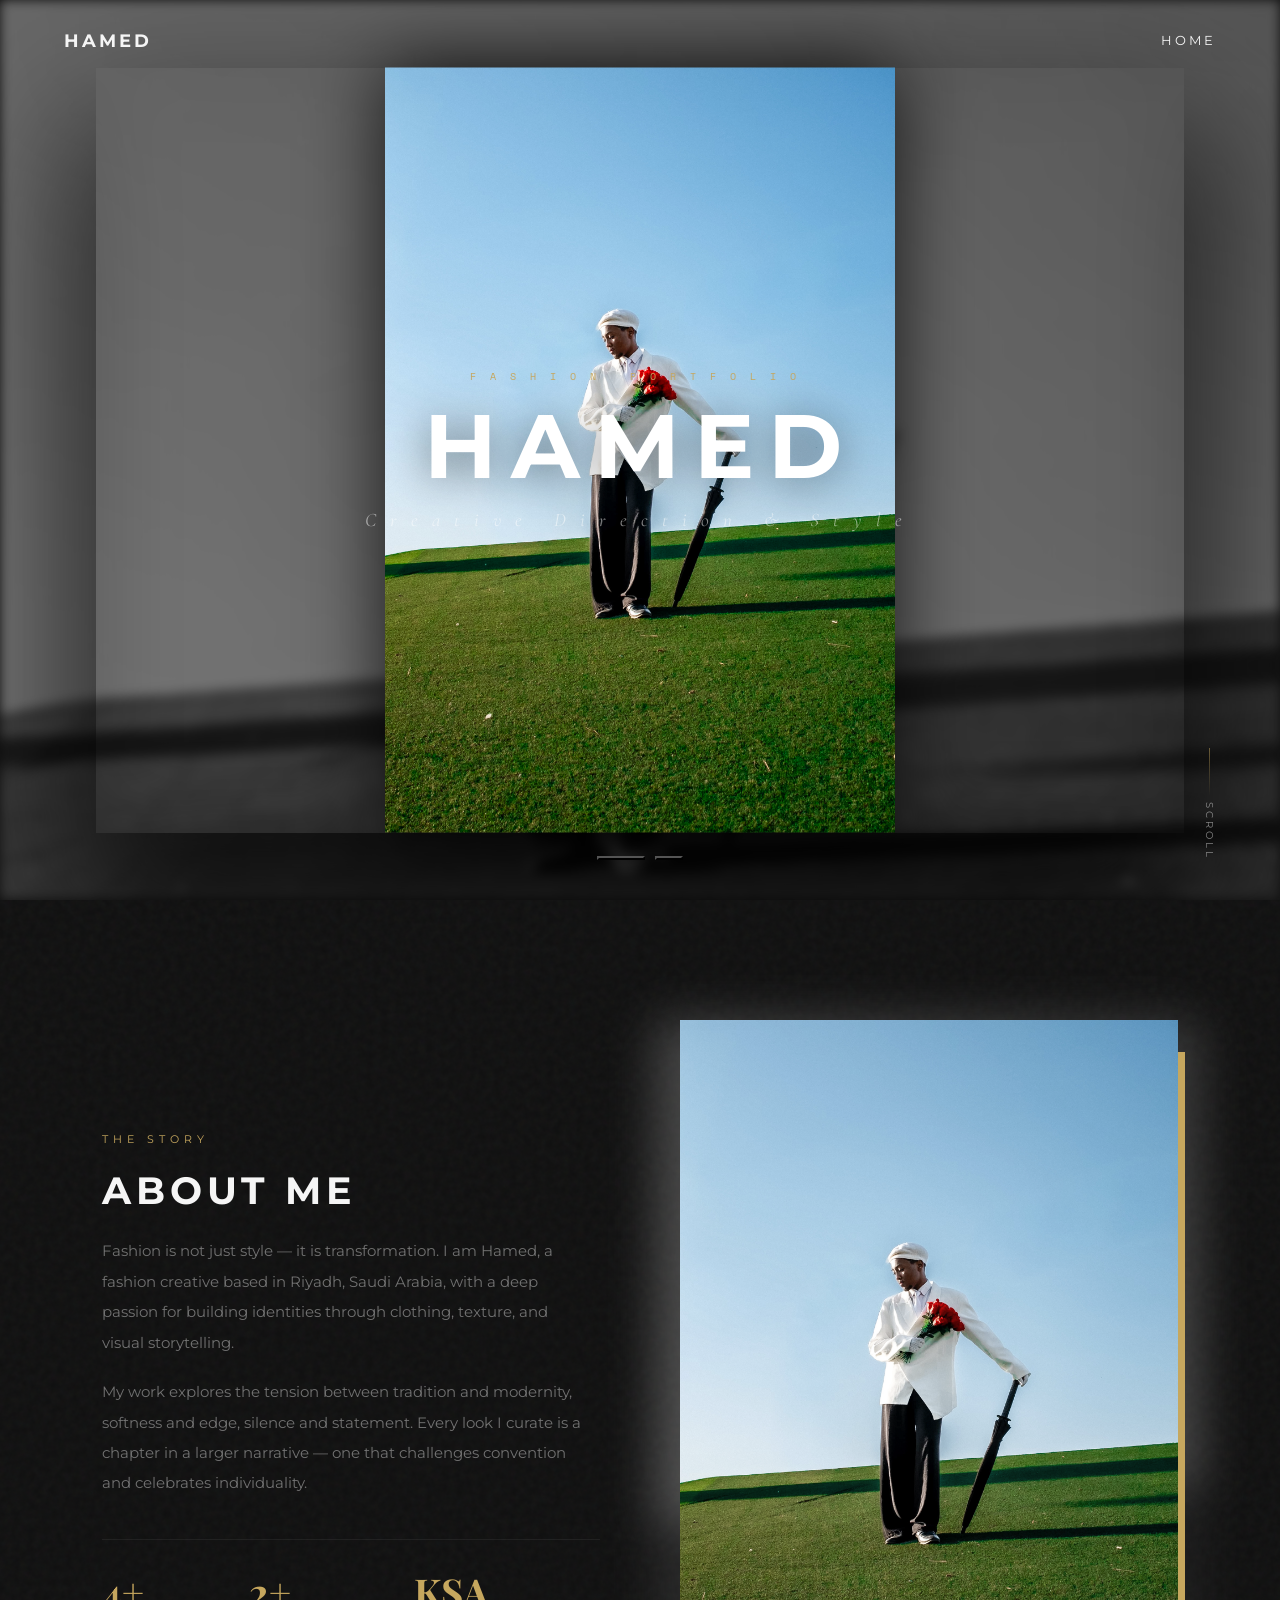
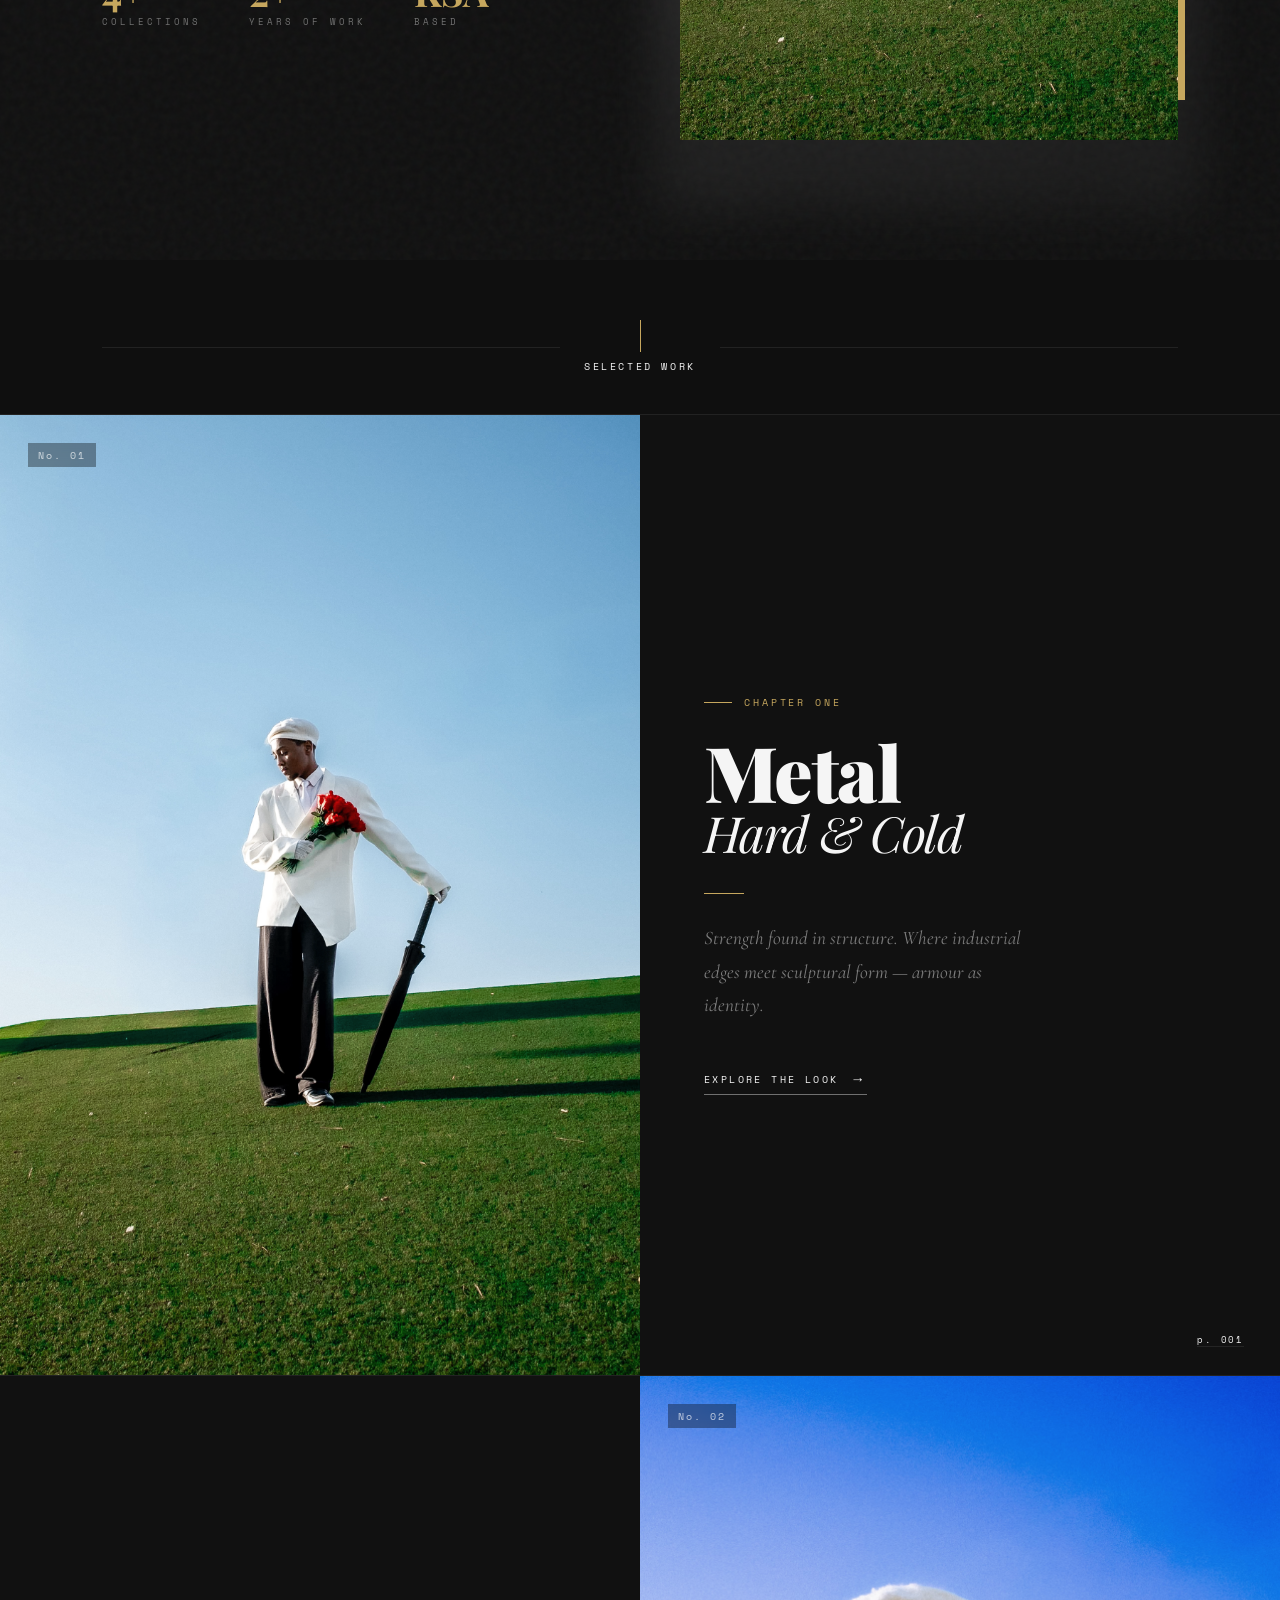
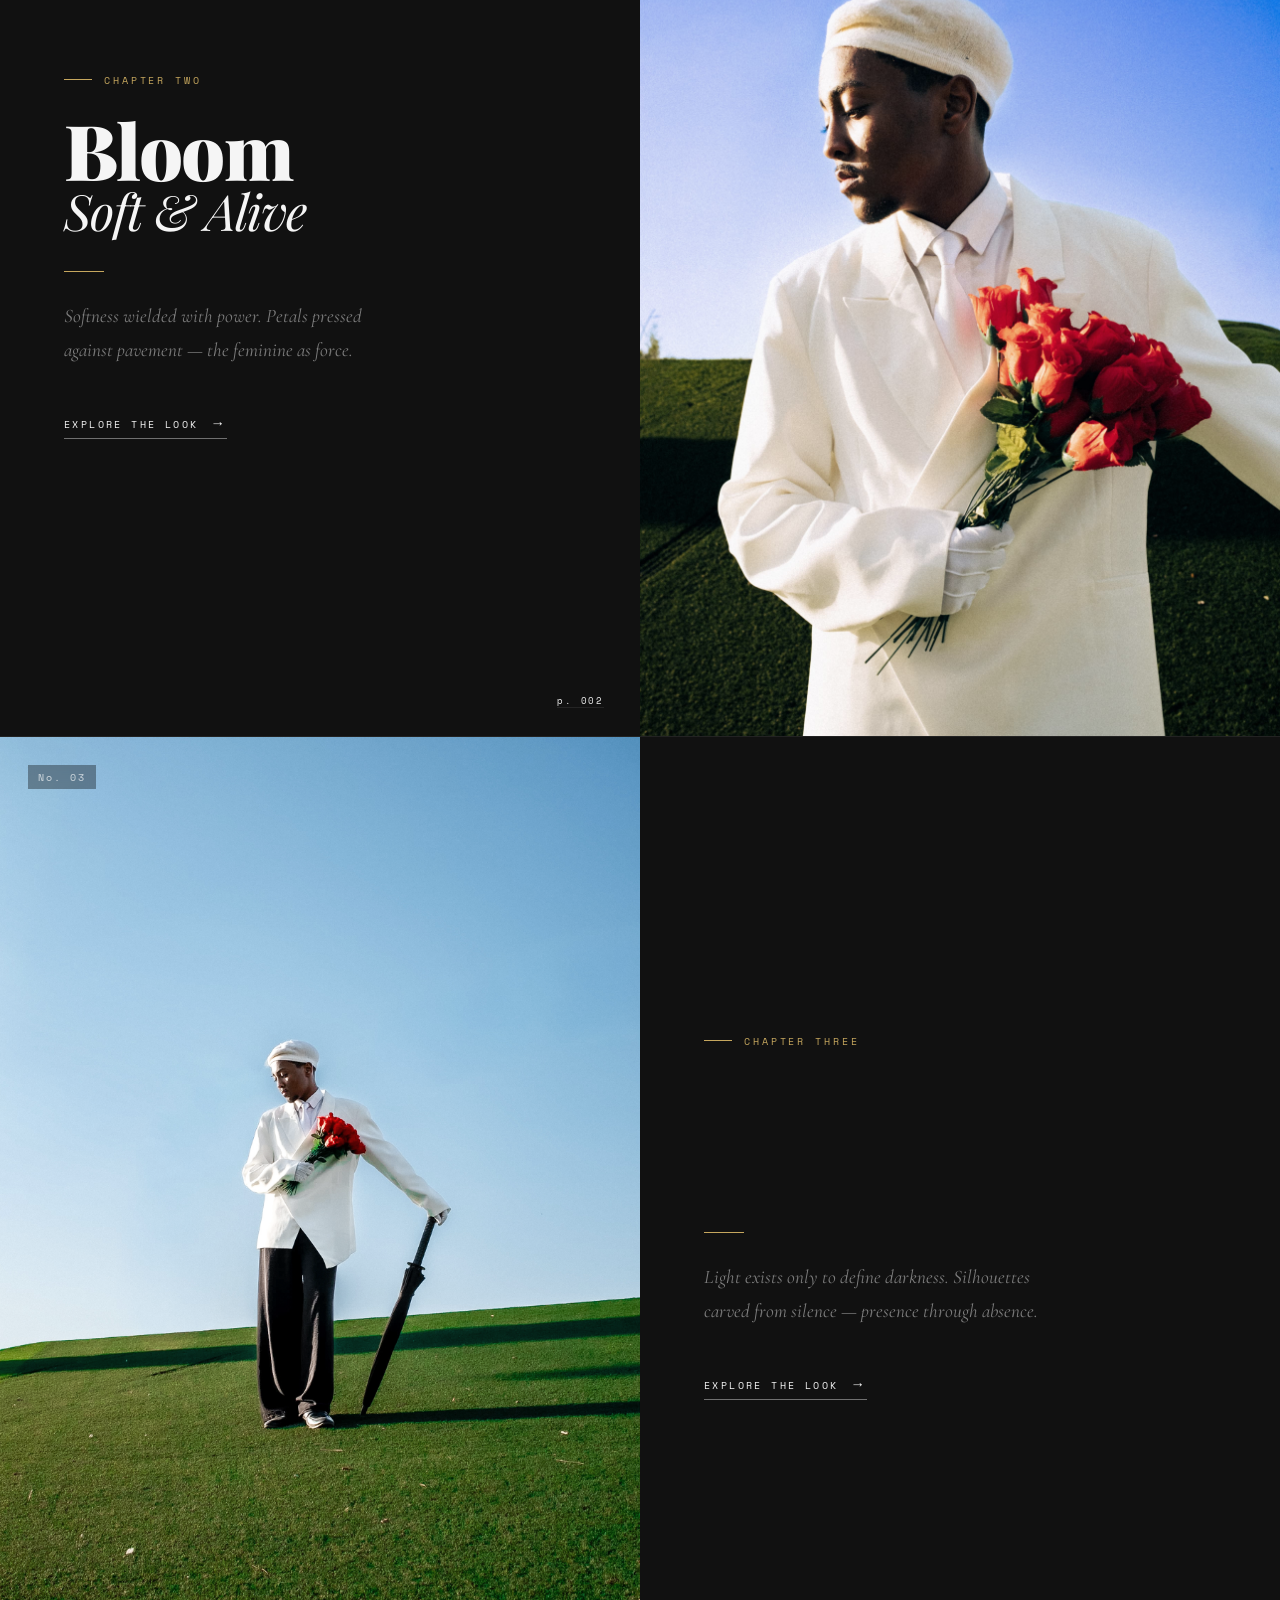
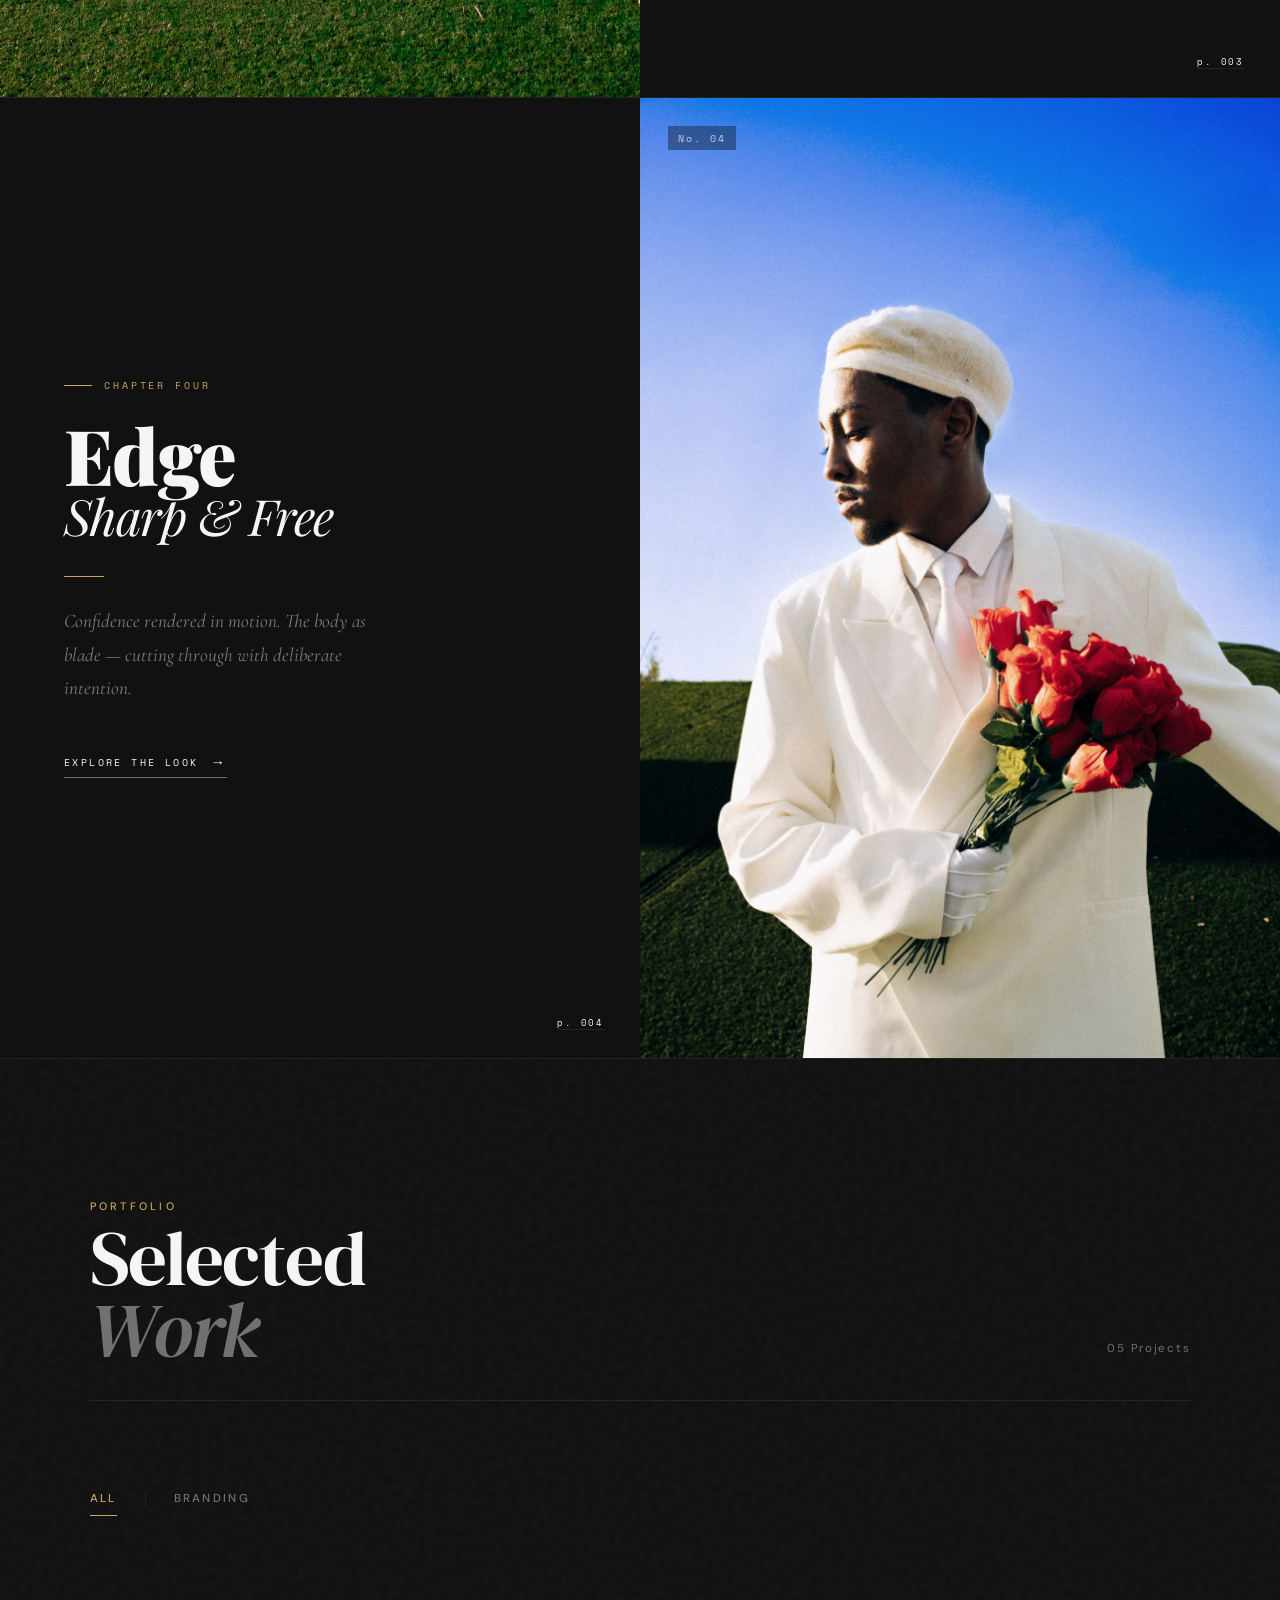
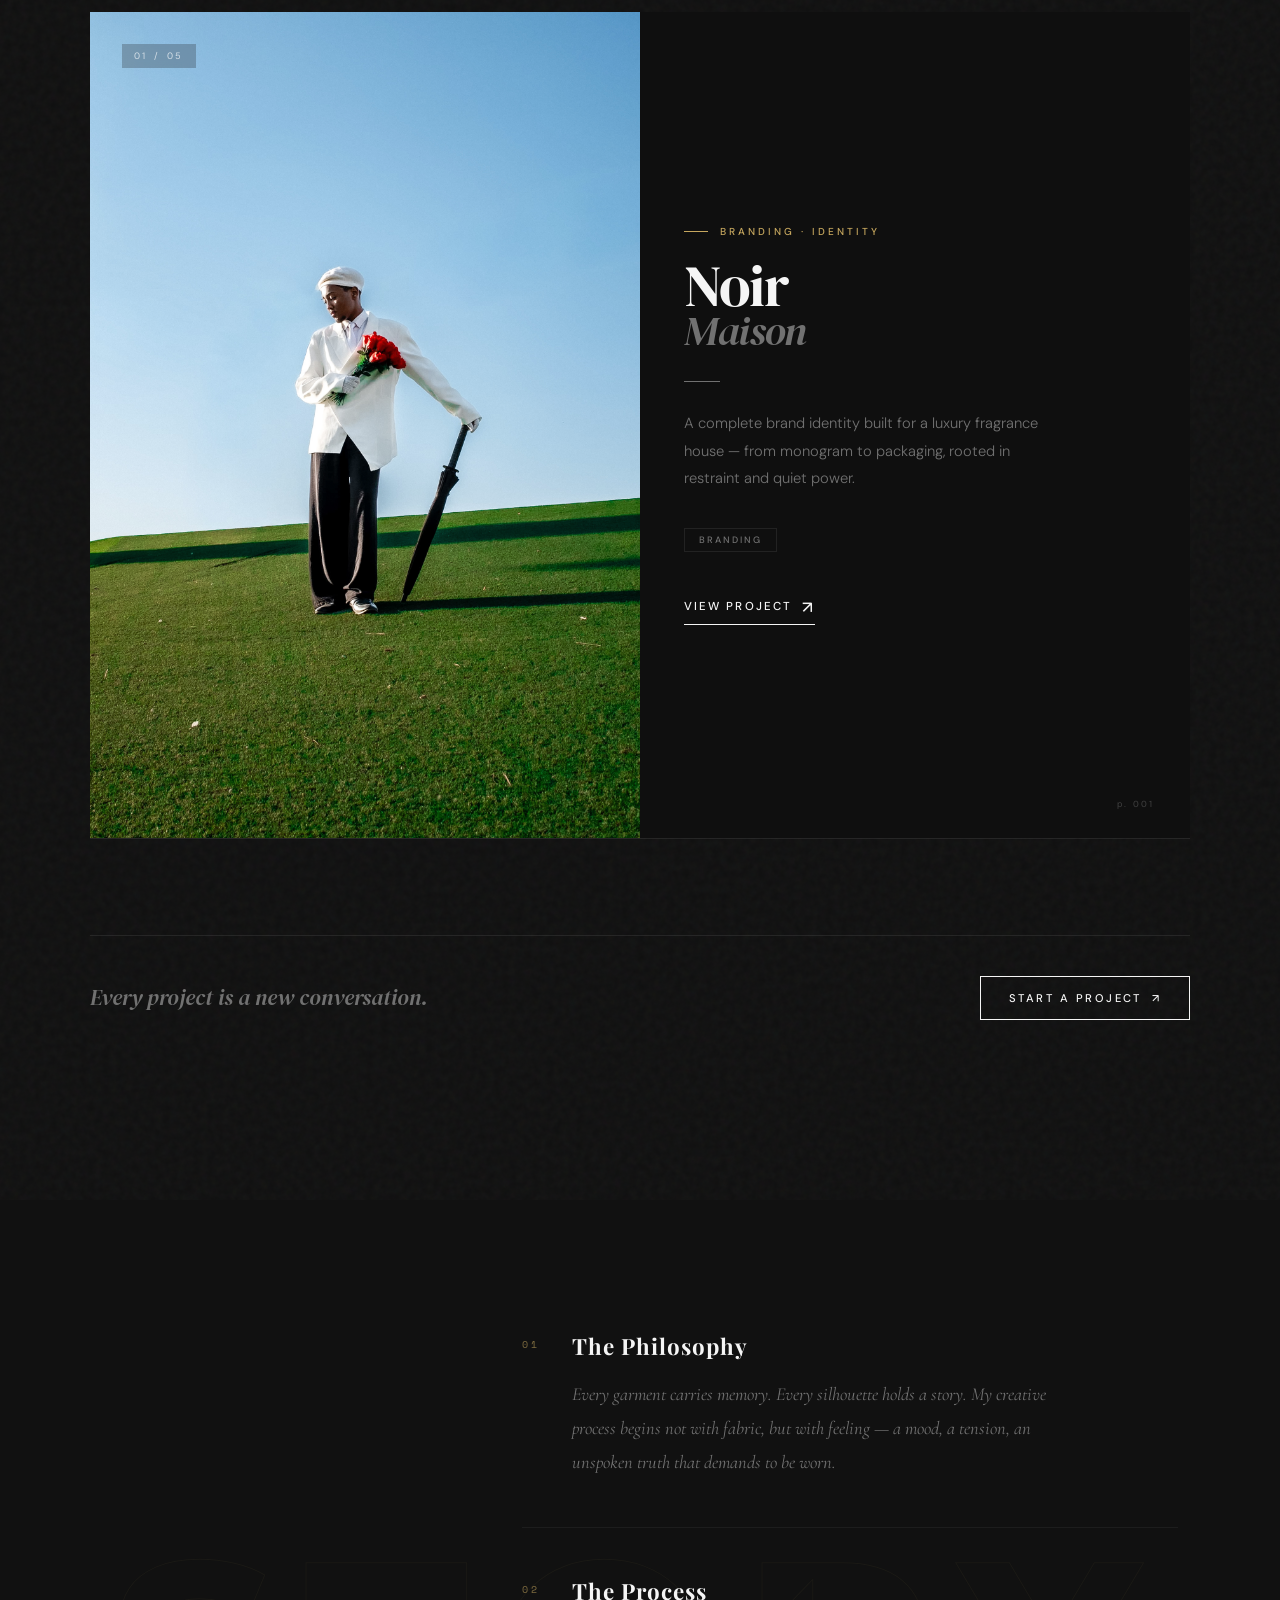
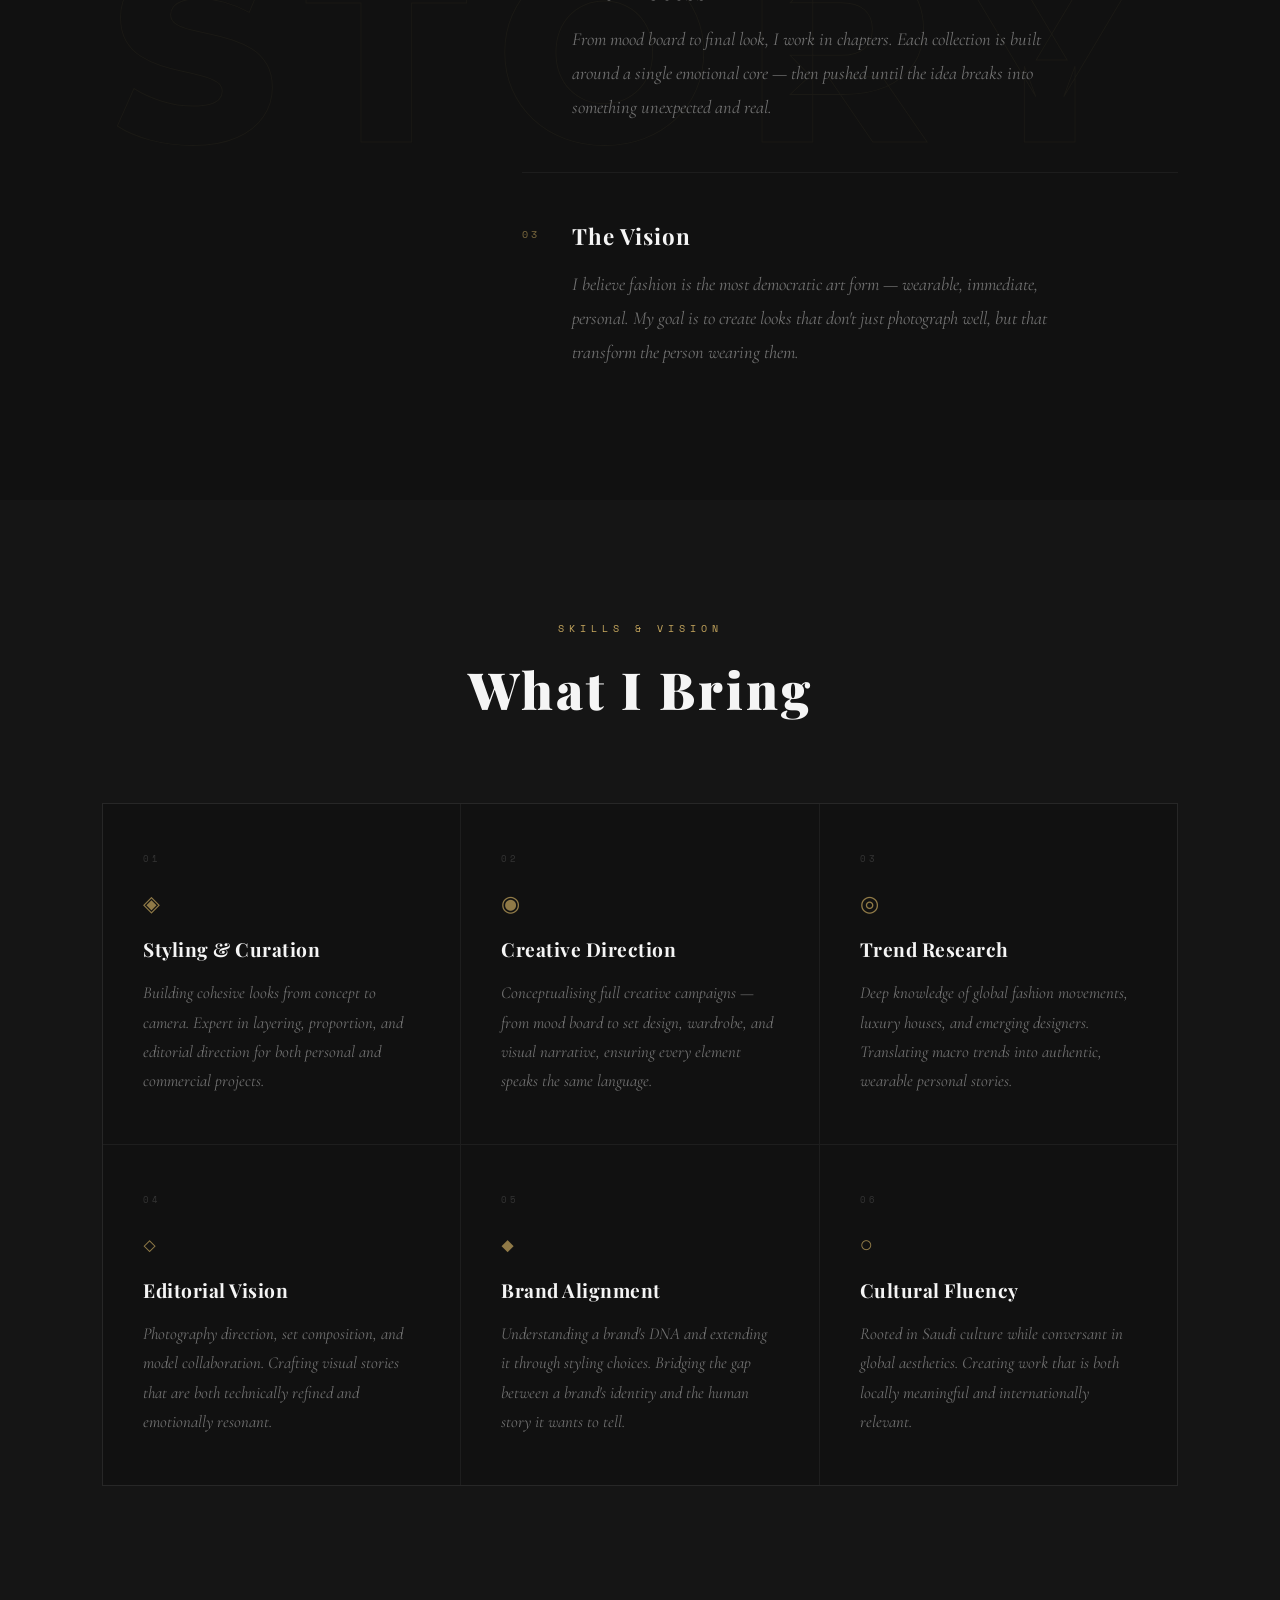
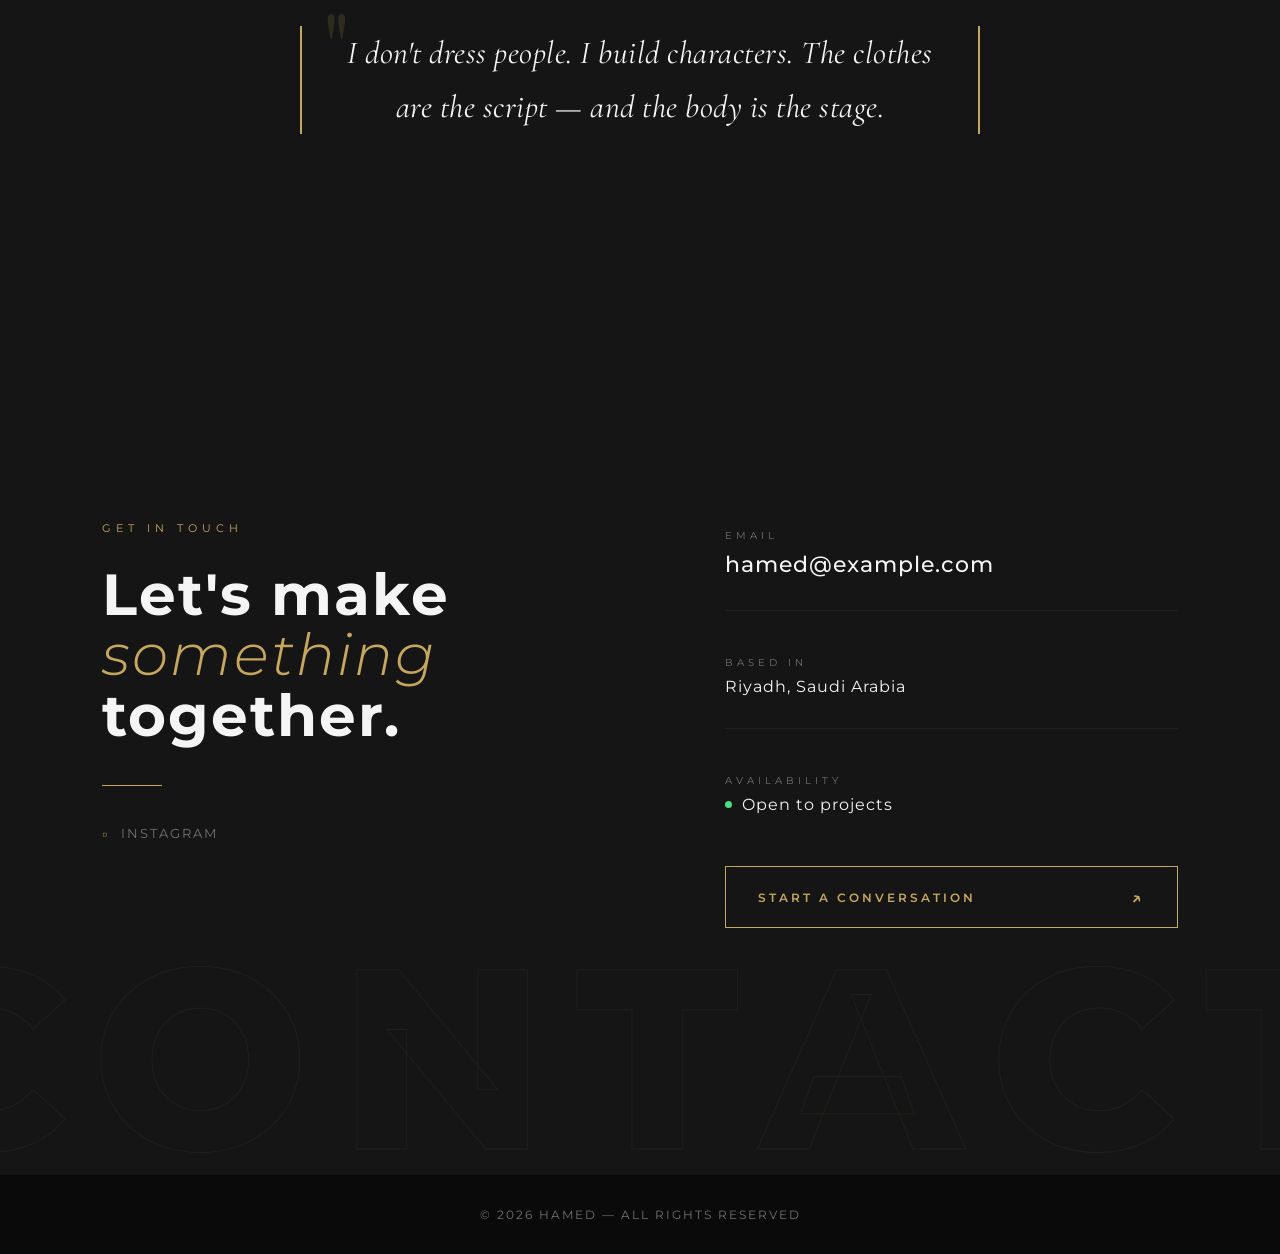
==== commit 39966dbd: "version 6" ====
--- a/index.html
+++ b/index.html
@@ -6,10 +6,17 @@
     <title>Hamed — Fashion Portfolio</title>
     <meta name="viewport" content="width=device-width, initial-scale=1.0">
     <link rel="stylesheet" href="style.css">
-    <link href="https://fonts.googleapis.com/css2?family=Playfair+Display:ital,wght@0,400;0,700;0,900;1,400;1,700&family=Cormorant+Garamond:ital,wght@0,300;0,400;1,300;1,400&family=Space+Mono:wght@400;700&family=Montserrat:wght@300;400;500;600;700&display=swap" rel="stylesheet">
+    <link
+        href="https://fonts.googleapis.com/css2?family=Playfair+Display:ital,wght@0,400;0,700;0,900;1,400;1,700&family=Cormorant+Garamond:ital,wght@0,300;0,400;1,300;1,400&family=Space+Mono:wght@400;700&family=Montserrat:wght@300;400;500;600;700&family=DM+Serif+Display:ital@0;1&family=DM+Sans:ital,opsz,wght@0,9..40,300;0,9..40,400;0,9..40,500;1,9..40,300&family=Libre+Baskerville:ital,wght@0,400;0,700;1,400&display=swap"
+        rel="stylesheet">
+
+
 </head>
 
 <body>
+
+    <div id="wp-cursor"></div>
+    <div id="wp-cursor-ring"></div>
 
     <!-- ===== Header ===== -->
     <header>
@@ -19,6 +26,7 @@
                 <ul class="nav-links">
                     <li><a href="#about">About</a></li>
                     <li><a href="#work">Work</a></li>
+                    <li><a href="#projects">Projects</a></li>
                     <li><a href="#concept">Concept</a></li>
                     <li><a href="#skills">Skills</a></li>
                     <li><a href="#contact">Contact</a></li>
@@ -62,10 +70,14 @@
                 <span class="about-label">The Story</span>
                 <h2>ABOUT ME</h2>
                 <p>
-                    Fashion is not just style — it is transformation. I am Hamed, a fashion creative based in Riyadh, Saudi Arabia, with a deep passion for building identities through clothing, texture, and visual storytelling.
+                    Fashion is not just style — it is transformation. I am Hamed, a fashion creative based in Riyadh,
+                    Saudi Arabia, with a deep passion for building identities through clothing, texture, and visual
+                    storytelling.
                 </p>
                 <p style="margin-top:1.2rem;">
-                    My work explores the tension between tradition and modernity, softness and edge, silence and statement. Every look I curate is a chapter in a larger narrative — one that challenges convention and celebrates individuality.
+                    My work explores the tension between tradition and modernity, softness and edge, silence and
+                    statement. Every look I curate is a chapter in a larger narrative — one that challenges convention
+                    and celebrates individuality.
                 </p>
                 <div class="about-stats">
                     <div class="stat-item">
@@ -91,7 +103,7 @@
         </div>
     </section>
 
-    <!-- ===== Selected Work Section ===== -->
+    <!-- ===== Selected Work / Chapters Section ===== -->
     <section id="work" class="chapters">
         <div class="chapters-header">
             <div class="rule"></div>
@@ -110,7 +122,8 @@
                 <div class="chapter-eyebrow">Chapter One</div>
                 <h2 class="chapter-title">Metal <em>Hard &amp; Cold</em></h2>
                 <div class="chapter-divider"></div>
-                <p class="chapter-desc">Strength found in structure. Where industrial edges meet sculptural form — armour as identity.</p>
+                <p class="chapter-desc">Strength found in structure. Where industrial edges meet sculptural form —
+                    armour as identity.</p>
                 <a href="#" class="chapter-cta">Explore the Look</a>
                 <div class="chapter-folio">p. 001</div>
             </div>
@@ -124,7 +137,8 @@
                 <div class="chapter-eyebrow">Chapter Two</div>
                 <h2 class="chapter-title">Bloom <em>Soft &amp; Alive</em></h2>
                 <div class="chapter-divider"></div>
-                <p class="chapter-desc">Softness wielded with power. Petals pressed against pavement — the feminine as force.</p>
+                <p class="chapter-desc">Softness wielded with power. Petals pressed against pavement — the feminine as
+                    force.</p>
                 <a href="#" class="chapter-cta">Explore the Look</a>
                 <div class="chapter-folio">p. 002</div>
             </div>
@@ -138,7 +152,8 @@
                 <div class="chapter-eyebrow">Chapter Three</div>
                 <h2 class="chapter-title">Shadow <em>Dark &amp; Still</em></h2>
                 <div class="chapter-divider"></div>
-                <p class="chapter-desc">Light exists only to define darkness. Silhouettes carved from silence — presence through absence.</p>
+                <p class="chapter-desc">Light exists only to define darkness. Silhouettes carved from silence — presence
+                    through absence.</p>
                 <a href="#" class="chapter-cta">Explore the Look</a>
                 <div class="chapter-folio">p. 003</div>
             </div>
@@ -152,11 +167,72 @@
                 <div class="chapter-eyebrow">Chapter Four</div>
                 <h2 class="chapter-title">Edge <em>Sharp &amp; Free</em></h2>
                 <div class="chapter-divider"></div>
-                <p class="chapter-desc">Confidence rendered in motion. The body as blade — cutting through with deliberate intention.</p>
+                <p class="chapter-desc">Confidence rendered in motion. The body as blade — cutting through with
+                    deliberate intention.</p>
                 <a href="#" class="chapter-cta">Explore the Look</a>
                 <div class="chapter-folio">p. 004</div>
             </div>
         </div>
+    </section>
+
+    <!-- ===== Projects Section (from work.html) ===== -->
+    <section id="projects" class="work-projects-section">
+
+        <!-- Header -->
+        <div class="wp-section-header">
+            <div class="wp-section-meta">
+                <span class="wp-section-eyebrow">Portfolio</span>
+                <h2 class="wp-section-title">Selected<br><em>Work</em></h2>
+            </div>
+            <span class="wp-section-count" id="wpSectionCount">05 Projects</span>
+        </div>
+
+        <!-- Filter Nav -->
+        <nav class="wp-filter-nav" aria-label="Filter projects">
+            <button class="wp-filter-btn active" data-filter="all">All</button>
+            <div class="wp-filter-divider"></div>
+            <button class="wp-filter-btn" data-filter="branding">Branding</button>
+        </nav>
+
+        <!-- Project List -->
+        <div class="wp-project-list" id="wpProjectList">
+
+            <!-- Project 01 -->
+            <article class="wp-project-item" data-category="branding creative">
+                <div class="wp-project-image-wrap">
+                    <span class="wp-project-num">01 / 05</span>
+                    <img src="images/look1.jpg" alt="Shadow">
+                </div>
+                <div class="wp-project-content">
+                    <p class="wp-project-eyebrow">Branding · Identity</p>
+                    <h3 class="wp-project-name">
+                        <span class="wp-project-name-inner">Noir<br><em>Maison</em></span>
+                    </h3>
+                    <div class="wp-project-rule"></div>
+                    <p class="wp-project-desc">A complete brand identity built for a luxury fragrance house — from
+                        monogram
+                        to packaging, rooted in restraint and quiet power.</p>
+                    <div class="wp-project-tags">
+                        <span class="wp-tag">Branding</span>
+                    </div>
+                    <a href="work.html" class="wp-project-link">
+                        View Project <span class="wp-project-link-arrow">↗</span>
+                    </a>
+                    <span class="wp-project-folio">p. 001</span>
+                </div>
+            </article>
+
+        </div><!-- /wp-project-list -->
+
+        <!-- Outro -->
+        <div class="wp-work-outro" id="wpWorkOutro">
+            <p class="wp-outro-text">Every project is a new conversation.</p>
+            <a href="#contact" class="wp-outro-link">
+                <span>Start a Project</span>
+                <span>↗</span>
+            </a>
+        </div>
+
     </section>
 
     <!-- ===== Concept & Story Section ===== -->
@@ -177,21 +253,27 @@
                     <span class="concept-num">01</span>
                     <div>
                         <h3 class="concept-block-title">The Philosophy</h3>
-                        <p class="concept-block-text">Every garment carries memory. Every silhouette holds a story. My creative process begins not with fabric, but with feeling — a mood, a tension, an unspoken truth that demands to be worn.</p>
+                        <p class="concept-block-text">Every garment carries memory. Every silhouette holds a story. My
+                            creative process begins not with fabric, but with feeling — a mood, a tension, an unspoken
+                            truth that demands to be worn.</p>
                     </div>
                 </div>
                 <div class="concept-block">
                     <span class="concept-num">02</span>
                     <div>
                         <h3 class="concept-block-title">The Process</h3>
-                        <p class="concept-block-text">From mood board to final look, I work in chapters. Each collection is built around a single emotional core — then pushed until the idea breaks into something unexpected and real.</p>
+                        <p class="concept-block-text">From mood board to final look, I work in chapters. Each collection
+                            is built around a single emotional core — then pushed until the idea breaks into something
+                            unexpected and real.</p>
                     </div>
                 </div>
                 <div class="concept-block">
                     <span class="concept-num">03</span>
                     <div>
                         <h3 class="concept-block-title">The Vision</h3>
-                        <p class="concept-block-text">I believe fashion is the most democratic art form — wearable, immediate, personal. My goal is to create looks that don't just photograph well, but that transform the person wearing them.</p>
+                        <p class="concept-block-text">I believe fashion is the most democratic art form — wearable,
+                            immediate, personal. My goal is to create looks that don't just photograph well, but that
+                            transform the person wearing them.</p>
                     </div>
                 </div>
             </div>
@@ -210,37 +292,43 @@
                 <div class="skill-card-num">01</div>
                 <div class="skill-card-icon">◈</div>
                 <h3 class="skill-card-title">Styling &amp; Curation</h3>
-                <p class="skill-card-desc">Building cohesive looks from concept to camera. Expert in layering, proportion, and editorial direction for both personal and commercial projects.</p>
+                <p class="skill-card-desc">Building cohesive looks from concept to camera. Expert in layering,
+                    proportion, and editorial direction for both personal and commercial projects.</p>
             </div>
             <div class="skill-card reveal">
                 <div class="skill-card-num">02</div>
                 <div class="skill-card-icon">◉</div>
                 <h3 class="skill-card-title">Creative Direction</h3>
-                <p class="skill-card-desc">Conceptualising full creative campaigns — from mood board to set design, wardrobe, and visual narrative, ensuring every element speaks the same language.</p>
+                <p class="skill-card-desc">Conceptualising full creative campaigns — from mood board to set design,
+                    wardrobe, and visual narrative, ensuring every element speaks the same language.</p>
             </div>
             <div class="skill-card reveal">
                 <div class="skill-card-num">03</div>
                 <div class="skill-card-icon">◎</div>
                 <h3 class="skill-card-title">Trend Research</h3>
-                <p class="skill-card-desc">Deep knowledge of global fashion movements, luxury houses, and emerging designers. Translating macro trends into authentic, wearable personal stories.</p>
+                <p class="skill-card-desc">Deep knowledge of global fashion movements, luxury houses, and emerging
+                    designers. Translating macro trends into authentic, wearable personal stories.</p>
             </div>
             <div class="skill-card reveal">
                 <div class="skill-card-num">04</div>
                 <div class="skill-card-icon">◇</div>
                 <h3 class="skill-card-title">Editorial Vision</h3>
-                <p class="skill-card-desc">Photography direction, set composition, and model collaboration. Crafting visual stories that are both technically refined and emotionally resonant.</p>
+                <p class="skill-card-desc">Photography direction, set composition, and model collaboration. Crafting
+                    visual stories that are both technically refined and emotionally resonant.</p>
             </div>
             <div class="skill-card reveal">
                 <div class="skill-card-num">05</div>
                 <div class="skill-card-icon">◆</div>
                 <h3 class="skill-card-title">Brand Alignment</h3>
-                <p class="skill-card-desc">Understanding a brand's DNA and extending it through styling choices. Bridging the gap between a brand's identity and the human story it wants to tell.</p>
+                <p class="skill-card-desc">Understanding a brand's DNA and extending it through styling choices.
+                    Bridging the gap between a brand's identity and the human story it wants to tell.</p>
             </div>
             <div class="skill-card reveal">
                 <div class="skill-card-num">06</div>
                 <div class="skill-card-icon">○</div>
                 <h3 class="skill-card-title">Cultural Fluency</h3>
-                <p class="skill-card-desc">Rooted in Saudi culture while conversant in global aesthetics. Creating work that is both locally meaningful and internationally relevant.</p>
+                <p class="skill-card-desc">Rooted in Saudi culture while conversant in global aesthetics. Creating work
+                    that is both locally meaningful and internationally relevant.</p>
             </div>
         </div>
 
@@ -275,7 +363,7 @@
             <div class="contact-right reveal-right">
                 <div class="contact-detail">
                     <span class="contact-detail-label">Email</span>
-                    <a href="mailto:email@example.com" class="contact-email">email@example.com</a>
+                    <a href="mailto:hamed@example.com" class="contact-email">hamed@example.com</a>
                 </div>
                 <div class="contact-detail">
                     <span class="contact-detail-label">Based in</span>
@@ -288,7 +376,7 @@
                         Open to projects
                     </span>
                 </div>
-                <a href="mailto:email@example.com" class="contact-cta">
+                <a href="mailto:hamed@example.com" class="contact-cta">
                     <span class="contact-cta-text">Start a Conversation</span>
                     <span class="contact-cta-arrow">&#8599;</span>
                 </a>
@@ -306,7 +394,10 @@
         <div class="overlay-backdrop"></div>
         <div class="overlay-progress"></div>
         <button class="overlay-close" id="overlayClose" aria-label="Close">
-            <svg viewBox="0 0 24 24"><line x1="18" y1="6" x2="6" y2="18"/><line x1="6" y1="6" x2="18" y2="18"/></svg>
+            <svg viewBox="0 0 24 24">
+                <line x1="18" y1="6" x2="6" y2="18" />
+                <line x1="6" y1="6" x2="18" y2="18" />
+            </svg>
         </button>
         <div class="overlay-content">
             <div class="overlay-main">
@@ -329,7 +420,11 @@
         </div>
     </div>
 
+    <!-- ===== Scripts ===== -->
     <script src="script.js"></script>
+
+
+
 </body>
 
-</html>
+</html>
--- a/style.css
+++ b/style.css
@@ -1780,4 +1780,576 @@
 
 .nav-links li:nth-child(5) {
     transition-delay: 0.20s;
+}
+
+
+/* ─── WORK SECTION SCOPED VARS & BASE ──────────────────────────────── */
+.work-projects-section {
+    --wp-bg: var(--color-bg-main);
+    --wp-bg-2: var(--color-bg-secondary);
+    --wp-ink: var(--color-text-main);
+    --wp-ink-2: var(--color-text-muted);
+    --wp-ink-3: var(--color-text-muted);
+    --wp-accent: var(--color-accent);
+    --wp-accent-2: rgba(198, 167, 94, 0.15);
+    --wp-rule: rgba(245, 245, 245, 0.08);
+
+    --wp-serif: 'DM Serif Display', Georgia, serif;
+    --wp-sans: 'DM Sans', system-ui, sans-serif;
+
+    --wp-ease: var(--transition-smooth);
+}
+
+/* ─── CUSTOM CURSOR ─────────────────────────────── */
+#wp-cursor {
+    position: fixed;
+    top: 0;
+    left: 0;
+    width: 10px;
+    height: 10px;
+    background: var(--wp-accent);
+    border-radius: 50%;
+    pointer-events: none;
+    z-index: 9999;
+    transform: translate(-50%, -50%);
+    transition: width 0.35s var(--wp-ease), height 0.35s var(--wp-ease),
+        background 0.3s ease, opacity 0.3s ease;
+    mix-blend-mode: multiply;
+}
+
+#wp-cursor-ring {
+    position: fixed;
+    top: 0;
+    left: 0;
+    width: 42px;
+    height: 42px;
+    border: 1px solid var(--wp-accent);
+    border-radius: 50%;
+    pointer-events: none;
+    z-index: 9998;
+    transform: translate(-50%, -50%);
+    transition: width 0.6s var(--wp-ease), height 0.6s var(--wp-ease),
+        border-color 0.4s ease, opacity 0.4s ease;
+    opacity: 0.5;
+}
+
+body.cursor-hover #wp-cursor {
+    width: 60px;
+    height: 60px;
+    background: var(--wp-accent);
+    opacity: 0.15;
+}
+
+body.cursor-hover #wp-cursor-ring {
+    width: 60px;
+    height: 60px;
+    opacity: 0;
+}
+
+/* ─── SECTION WRAPPER ───────────────────────────── */
+.work-projects-section {
+    padding: 140px 7% 180px;
+    max-width: 1480px;
+    margin: 0 auto;
+}
+
+/* ─── SECTION HEADER ────────────────────────────── */
+.wp-section-header {
+    display: flex;
+    align-items: flex-end;
+    justify-content: space-between;
+    margin-bottom: 80px;
+    padding-bottom: 36px;
+    border-bottom: 1px solid var(--wp-rule);
+}
+
+.wp-section-meta {
+    display: flex;
+    flex-direction: column;
+    gap: 10px;
+}
+
+.wp-section-eyebrow {
+    font-family: var(--wp-sans);
+    font-size: 0.68rem;
+    letter-spacing: 0.3em;
+    text-transform: uppercase;
+    color: var(--wp-accent);
+    font-weight: 500;
+}
+
+.wp-section-title {
+    font-family: var(--wp-serif);
+    font-size: clamp(3.2rem, 6vw, 6.5rem);
+    font-weight: 400;
+    line-height: 0.92;
+    letter-spacing: -0.02em;
+    color: var(--wp-ink);
+}
+
+.wp-section-title em {
+    font-style: italic;
+    color: var(--wp-ink-2);
+}
+
+.wp-section-count {
+    font-family: var(--wp-sans);
+    font-size: 0.72rem;
+    letter-spacing: 0.15em;
+    color: var(--wp-ink-3);
+    font-weight: 400;
+    align-self: flex-end;
+    padding-bottom: 8px;
+}
+
+/* ─── FILTER NAV ────────────────────────────────── */
+.wp-filter-nav {
+    display: flex;
+    align-items: center;
+    gap: 0;
+    margin-bottom: 96px;
+    overflow-x: auto;
+    scrollbar-width: none;
+    -ms-overflow-style: none;
+}
+
+.wp-filter-nav::-webkit-scrollbar {
+    display: none;
+}
+
+.wp-filter-btn {
+    font-family: var(--wp-sans);
+    font-size: 0.72rem;
+    letter-spacing: 0.2em;
+    text-transform: uppercase;
+    font-weight: 500;
+    color: var(--wp-ink-3);
+    background: none;
+    border: none;
+    cursor: pointer;
+    padding: 10px 28px;
+    position: relative;
+    white-space: nowrap;
+    transition: color 0.35s ease;
+}
+
+.wp-filter-btn::after {
+    content: '';
+    position: absolute;
+    bottom: 0;
+    left: 28px;
+    width: calc(100% - 56px);
+    height: 1px;
+    background: var(--wp-accent);
+    transform: scaleX(0);
+    transform-origin: left;
+    transition: transform 0.4s var(--wp-ease);
+}
+
+.wp-filter-btn:first-child {
+    padding-left: 0;
+}
+
+.wp-filter-btn:first-child::after {
+    left: 0;
+    width: calc(100% - 28px);
+}
+
+.wp-filter-btn.active,
+.wp-filter-btn:hover {
+    color: var(--wp-ink);
+}
+
+.wp-filter-btn.active::after,
+.wp-filter-btn:hover::after {
+    transform: scaleX(1);
+}
+
+.wp-filter-btn.active {
+    color: var(--wp-accent);
+}
+
+.wp-filter-divider {
+    width: 1px;
+    height: 14px;
+    background: var(--wp-rule);
+    flex-shrink: 0;
+}
+
+/* ─── PROJECT LIST ──────────────────────────────── */
+.wp-project-list {
+    display: flex;
+    flex-direction: column;
+    gap: 0;
+}
+
+/* ─── PROJECT ITEM ──────────────────────────────── */
+.wp-project-item {
+    display: grid;
+    grid-template-columns: 1fr 1fr;
+    min-height: 580px;
+    border-bottom: 1px solid var(--wp-rule);
+    opacity: 0;
+    transform: translateY(60px);
+    transition: opacity 0.9s var(--wp-ease), transform 0.9s var(--wp-ease);
+}
+
+.wp-project-item.visible {
+    opacity: 1;
+    transform: translateY(0);
+}
+
+.wp-project-item.reverse {
+    direction: rtl;
+}
+
+.wp-project-item.reverse>* {
+    direction: ltr;
+}
+
+.wp-project-image-wrap {
+    position: relative;
+    overflow: hidden;
+    background: var(--wp-bg-2);
+}
+
+.wp-project-image-wrap img {
+    width: 100%;
+    height: 100%;
+    object-fit: cover;
+    display: block;
+    filter: grayscale(8%);
+    transform: scale(1.04);
+    transition: transform 1.1s var(--wp-ease), filter 0.8s ease;
+}
+
+.wp-project-item:hover .wp-project-image-wrap img {
+    transform: scale(1.0);
+    filter: grayscale(0%);
+}
+
+.wp-project-image-wrap::after {
+    content: '';
+    position: absolute;
+    inset: 0;
+    background: linear-gradient(135deg,
+            rgba(197, 101, 42, 0.06) 0%,
+            rgba(197, 101, 42, 0) 60%);
+    opacity: 0;
+    transition: opacity 0.6s ease;
+}
+
+.wp-project-item:hover .wp-project-image-wrap::after {
+    opacity: 1;
+}
+
+.wp-project-num {
+    position: absolute;
+    top: 32px;
+    left: 32px;
+    font-family: var(--wp-sans);
+    font-size: 0.58rem;
+    letter-spacing: 0.3em;
+    color: rgba(255, 255, 255, 0.7);
+    background: rgba(26, 23, 20, 0.25);
+    backdrop-filter: blur(6px);
+    -webkit-backdrop-filter: blur(6px);
+    padding: 6px 12px;
+    z-index: 2;
+}
+
+.wp-project-image-wrap::before {
+    content: '';
+    position: absolute;
+    bottom: 0;
+    left: 0;
+    width: 0;
+    height: 2px;
+    background: var(--wp-accent);
+    transition: width 0.8s var(--wp-ease);
+    z-index: 3;
+}
+
+.wp-project-item:hover .wp-project-image-wrap::before {
+    width: 100%;
+}
+
+.wp-project-content {
+    display: flex;
+    flex-direction: column;
+    justify-content: center;
+    padding: 72px 8%;
+    background: var(--wp-bg);
+    position: relative;
+}
+
+.wp-project-eyebrow {
+    font-family: var(--wp-sans);
+    font-size: 0.63rem;
+    letter-spacing: 0.3em;
+    text-transform: uppercase;
+    color: var(--wp-accent);
+    font-weight: 500;
+    margin-bottom: 22px;
+    display: flex;
+    align-items: center;
+    gap: 12px;
+}
+
+.wp-project-eyebrow::before {
+    content: '';
+    display: inline-block;
+    width: 24px;
+    height: 1px;
+    background: var(--wp-accent);
+    flex-shrink: 0;
+}
+
+.wp-project-name {
+    font-family: var(--wp-serif);
+    font-size: clamp(2.8rem, 4.5vw, 5.5rem);
+    font-weight: 400;
+    line-height: 0.9;
+    letter-spacing: -0.025em;
+    color: var(--wp-ink);
+    margin-bottom: 32px;
+    overflow: hidden;
+}
+
+.wp-project-name-inner {
+    display: block;
+    transform: translateY(100%);
+    transition: transform 0.9s var(--wp-ease) 0.15s;
+}
+
+.wp-project-item.visible .wp-project-name-inner {
+    transform: translateY(0);
+}
+
+.wp-project-name em {
+    font-style: italic;
+    color: var(--wp-ink-2);
+    display: block;
+    font-size: 0.72em;
+}
+
+.wp-project-rule {
+    width: 36px;
+    height: 1px;
+    background: var(--wp-ink-3);
+    margin-bottom: 28px;
+    transition: width 0.5s var(--wp-ease);
+}
+
+.wp-project-item:hover .wp-project-rule {
+    width: 72px;
+    background: var(--wp-accent);
+}
+
+.wp-project-desc {
+    font-family: var(--wp-sans);
+    font-size: 0.92rem;
+    line-height: 1.85;
+    color: var(--wp-ink-2);
+    font-weight: 300;
+    max-width: 360px;
+    margin-bottom: 36px;
+}
+
+.wp-project-tags {
+    display: flex;
+    flex-wrap: wrap;
+    gap: 8px;
+    margin-bottom: 44px;
+}
+
+.wp-tag {
+    font-family: var(--wp-sans);
+    font-size: 0.58rem;
+    letter-spacing: 0.22em;
+    text-transform: uppercase;
+    color: var(--wp-ink-3);
+    border: 1px solid var(--wp-rule);
+    padding: 5px 14px;
+    font-weight: 500;
+    transition: color 0.3s ease, border-color 0.3s ease, background 0.3s ease;
+}
+
+.wp-project-item:hover .wp-tag {
+    color: var(--wp-accent);
+    border-color: var(--wp-accent-2);
+    background: rgba(197, 101, 42, 0.04);
+}
+
+.wp-project-link {
+    display: inline-flex;
+    align-items: center;
+    gap: 10px;
+    font-family: var(--wp-sans);
+    font-size: 0.72rem;
+    letter-spacing: 0.18em;
+    text-transform: uppercase;
+    font-weight: 500;
+    color: var(--wp-ink);
+    text-decoration: none;
+    padding-bottom: 6px;
+    border-bottom: 1px solid var(--wp-ink);
+    width: fit-content;
+    position: relative;
+    overflow: hidden;
+    transition: color 0.35s ease, border-color 0.35s ease, gap 0.35s var(--wp-ease);
+}
+
+.wp-project-link::before {
+    content: '';
+    position: absolute;
+    bottom: -1px;
+    left: 0;
+    width: 100%;
+    height: 1px;
+    background: var(--wp-accent);
+    transform: scaleX(0);
+    transform-origin: left;
+    transition: transform 0.45s var(--wp-ease);
+}
+
+.wp-project-link:hover {
+    color: var(--wp-accent);
+    border-color: transparent;
+    gap: 18px;
+}
+
+.wp-project-link:hover::before {
+    transform: scaleX(1);
+}
+
+.wp-project-link-arrow {
+    font-size: 1.05rem;
+    transition: transform 0.35s var(--wp-ease);
+}
+
+.wp-project-link:hover .wp-project-link-arrow {
+    transform: translate(4px, -4px);
+}
+
+.wp-project-folio {
+    position: absolute;
+    bottom: 28px;
+    right: 36px;
+    font-family: var(--wp-sans);
+    font-size: 0.55rem;
+    letter-spacing: 0.25em;
+    color: var(--wp-ink-3);
+    opacity: 0.5;
+}
+
+.wp-project-item.hidden {
+    display: none;
+}
+
+/* ─── OUTRO ─────────────────────────────────────── */
+.wp-work-outro {
+    margin-top: 96px;
+    display: flex;
+    align-items: center;
+    justify-content: space-between;
+    padding-top: 40px;
+    border-top: 1px solid var(--wp-rule);
+    opacity: 0;
+    transform: translateY(30px);
+    transition: opacity 0.8s ease, transform 0.8s ease;
+}
+
+.wp-work-outro.visible {
+    opacity: 1;
+    transform: translateY(0);
+}
+
+.wp-outro-text {
+    font-family: var(--wp-serif);
+    font-size: clamp(1rem, 2vw, 1.4rem);
+    font-style: italic;
+    color: var(--wp-ink-2);
+}
+
+.wp-outro-link {
+    font-family: var(--wp-sans);
+    font-size: 0.7rem;
+    letter-spacing: 0.22em;
+    text-transform: uppercase;
+    font-weight: 500;
+    color: var(--wp-ink);
+    text-decoration: none;
+    display: inline-flex;
+    align-items: center;
+    gap: 10px;
+    padding: 14px 28px;
+    border: 1px solid var(--wp-ink);
+    position: relative;
+    overflow: hidden;
+    transition: color 0.4s ease, gap 0.35s var(--wp-ease);
+}
+
+.wp-outro-link::before {
+    content: '';
+    position: absolute;
+    inset: 0;
+    background: var(--wp-accent);
+    transform: translateX(-101%);
+    transition: transform 0.45s var(--wp-ease);
+}
+
+.wp-outro-link:hover {
+    color: white;
+    gap: 18px;
+}
+
+.wp-outro-link:hover::before {
+    transform: translateX(0);
+}
+
+.wp-outro-link span {
+    position: relative;
+    z-index: 1;
+}
+
+/* ─── RESPONSIVE ─────────────────────────────────── */
+@media (max-width: 900px) {
+
+    .wp-project-item,
+    .wp-project-item.reverse {
+        grid-template-columns: 1fr;
+        direction: ltr;
+        min-height: auto;
+    }
+
+    .wp-project-image-wrap {
+        height: 62vw;
+    }
+
+    .wp-section-header {
+        flex-direction: column;
+        align-items: flex-start;
+        gap: 16px;
+    }
+
+    .wp-work-outro {
+        flex-direction: column;
+        gap: 28px;
+        align-items: flex-start;
+    }
+}
+
+@media (max-width: 600px) {
+    .work-projects-section {
+        padding: 100px 6% 140px;
+    }
+
+    .wp-project-content {
+        padding: 52px 6%;
+    }
+
+    .wp-filter-nav {
+        gap: 0;
+    }
 }
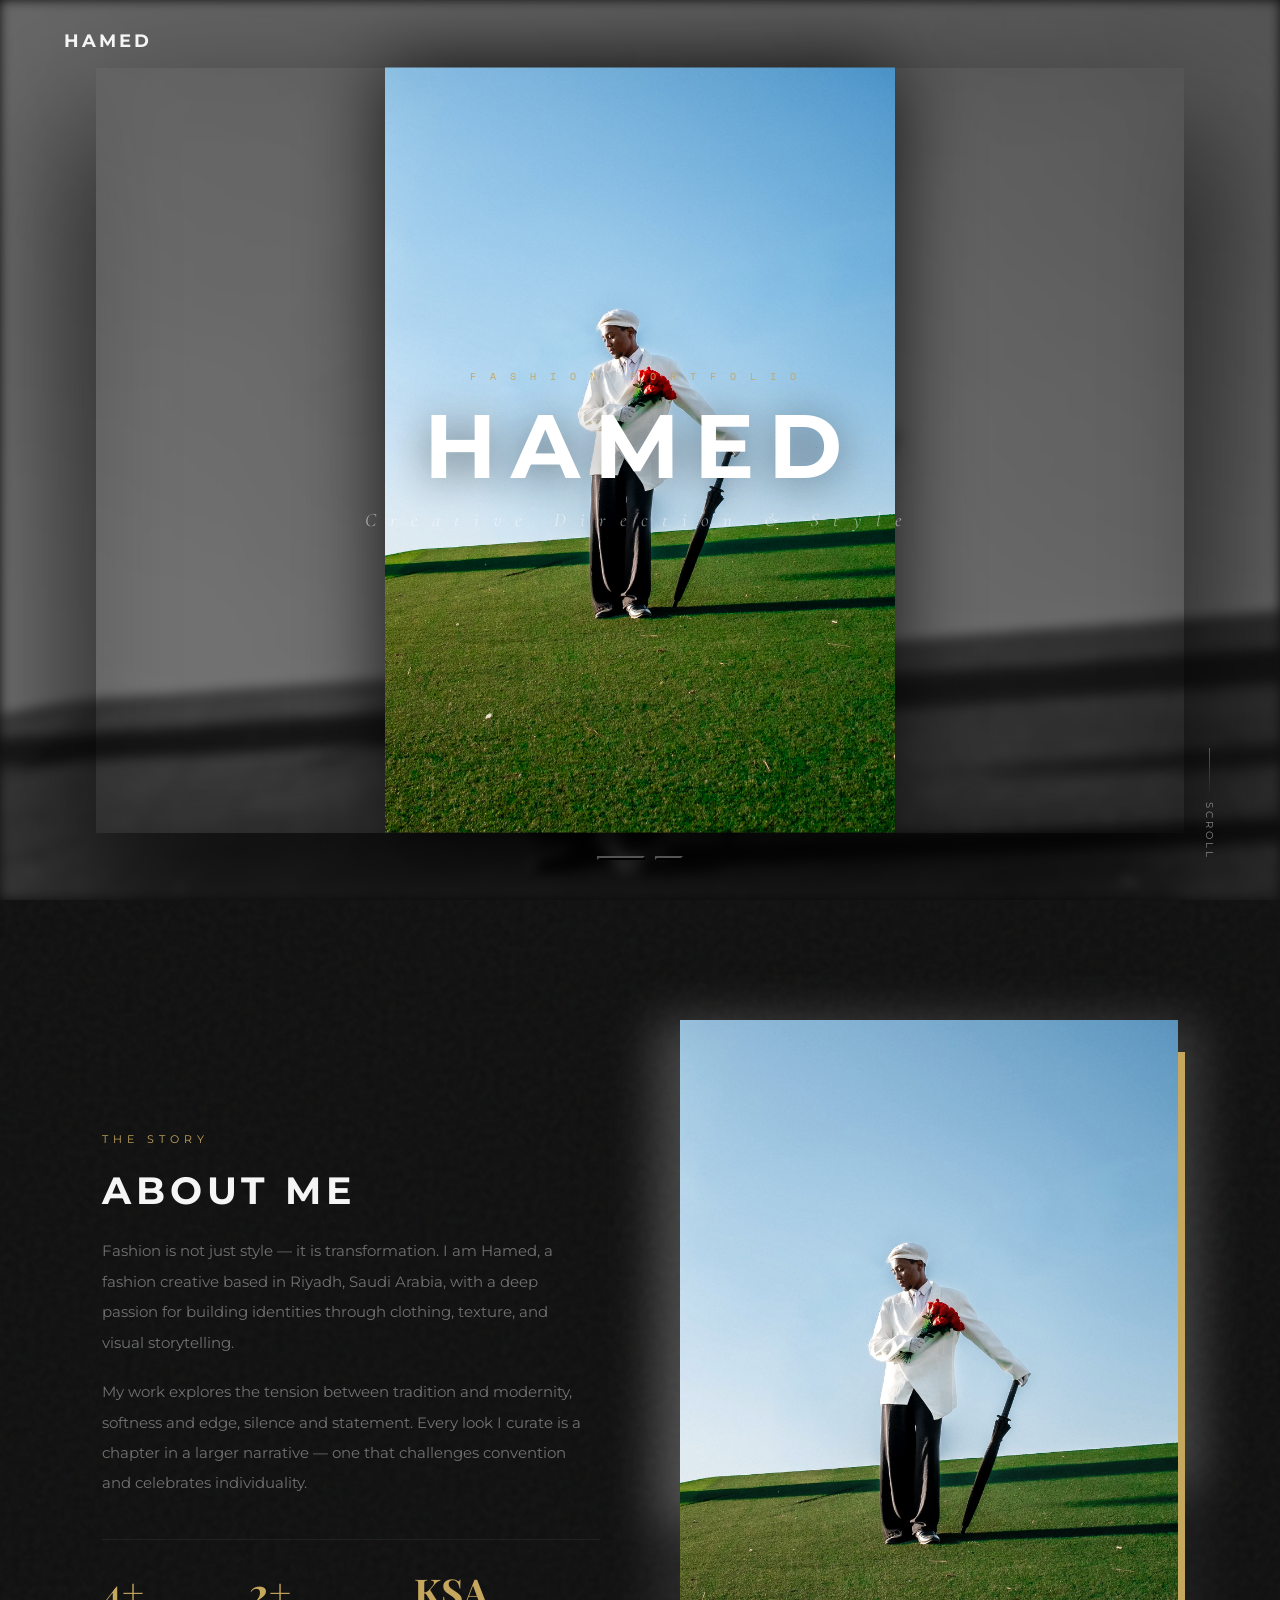
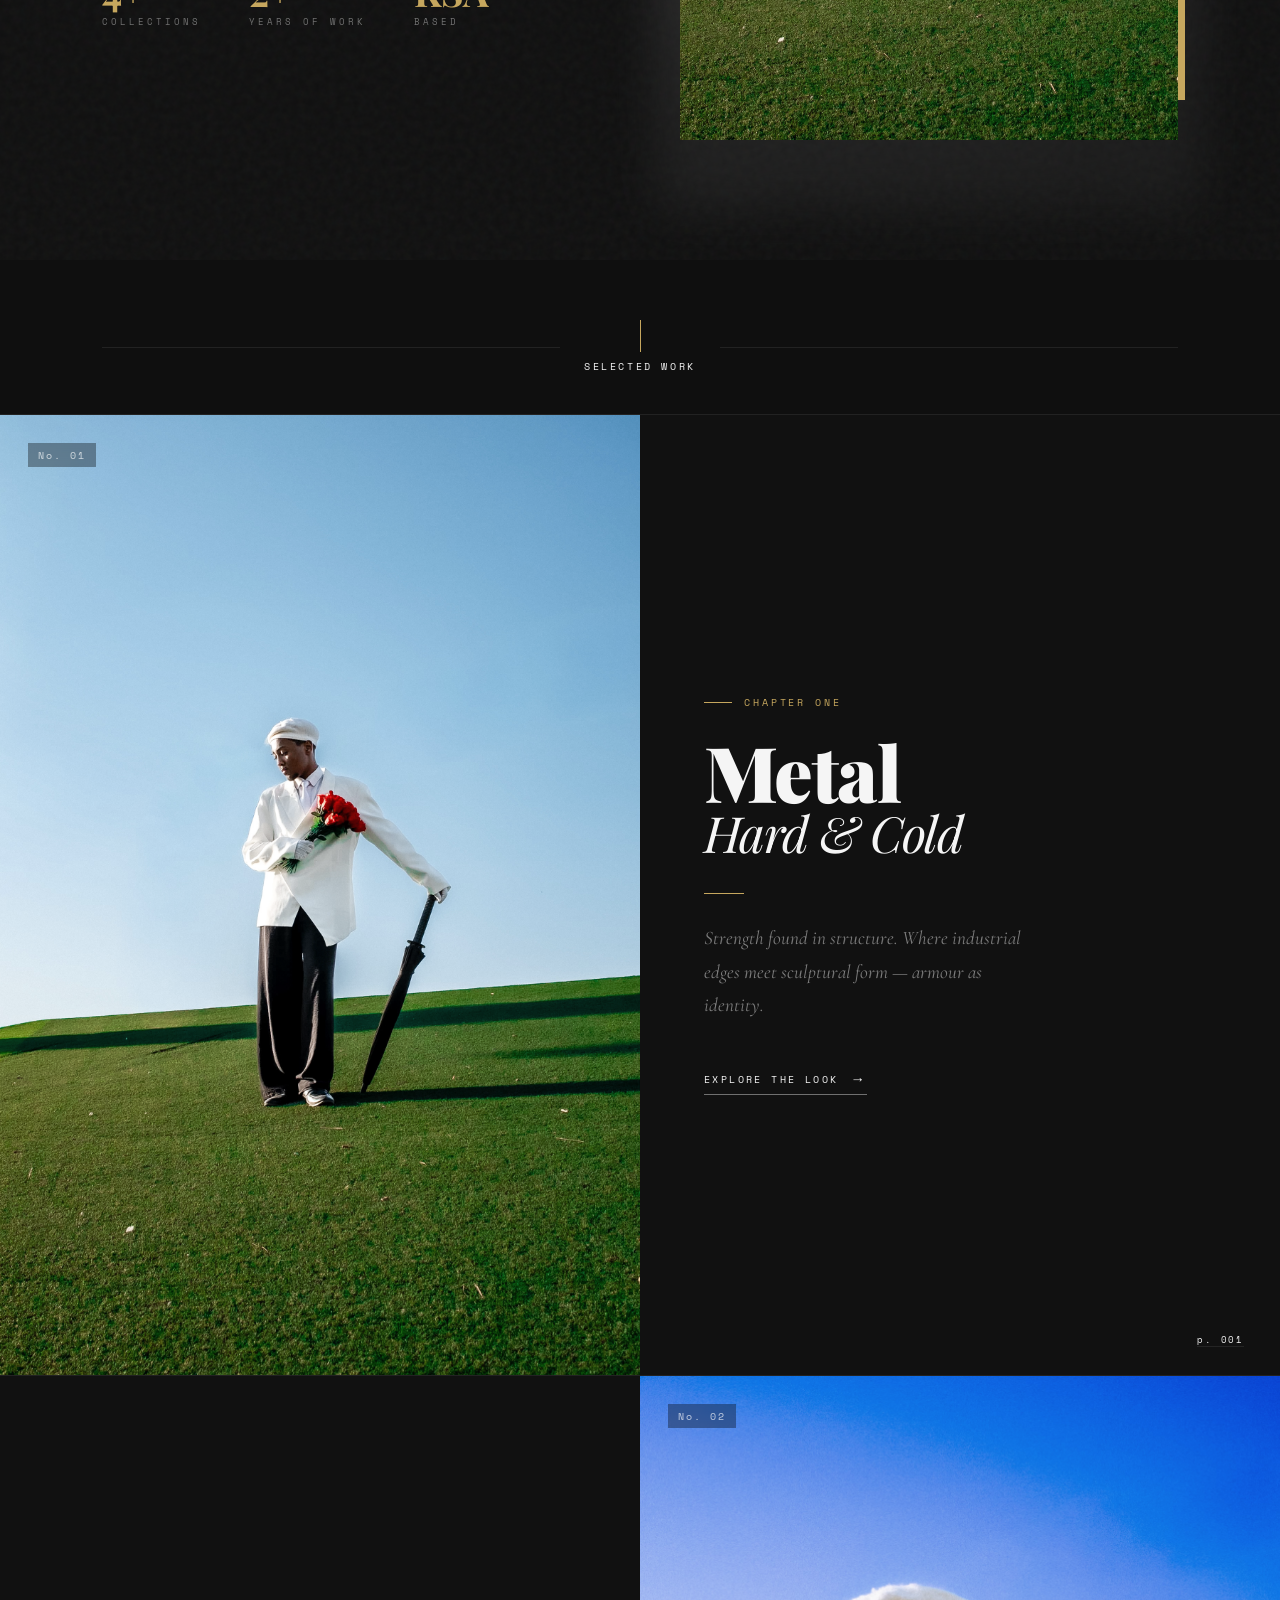
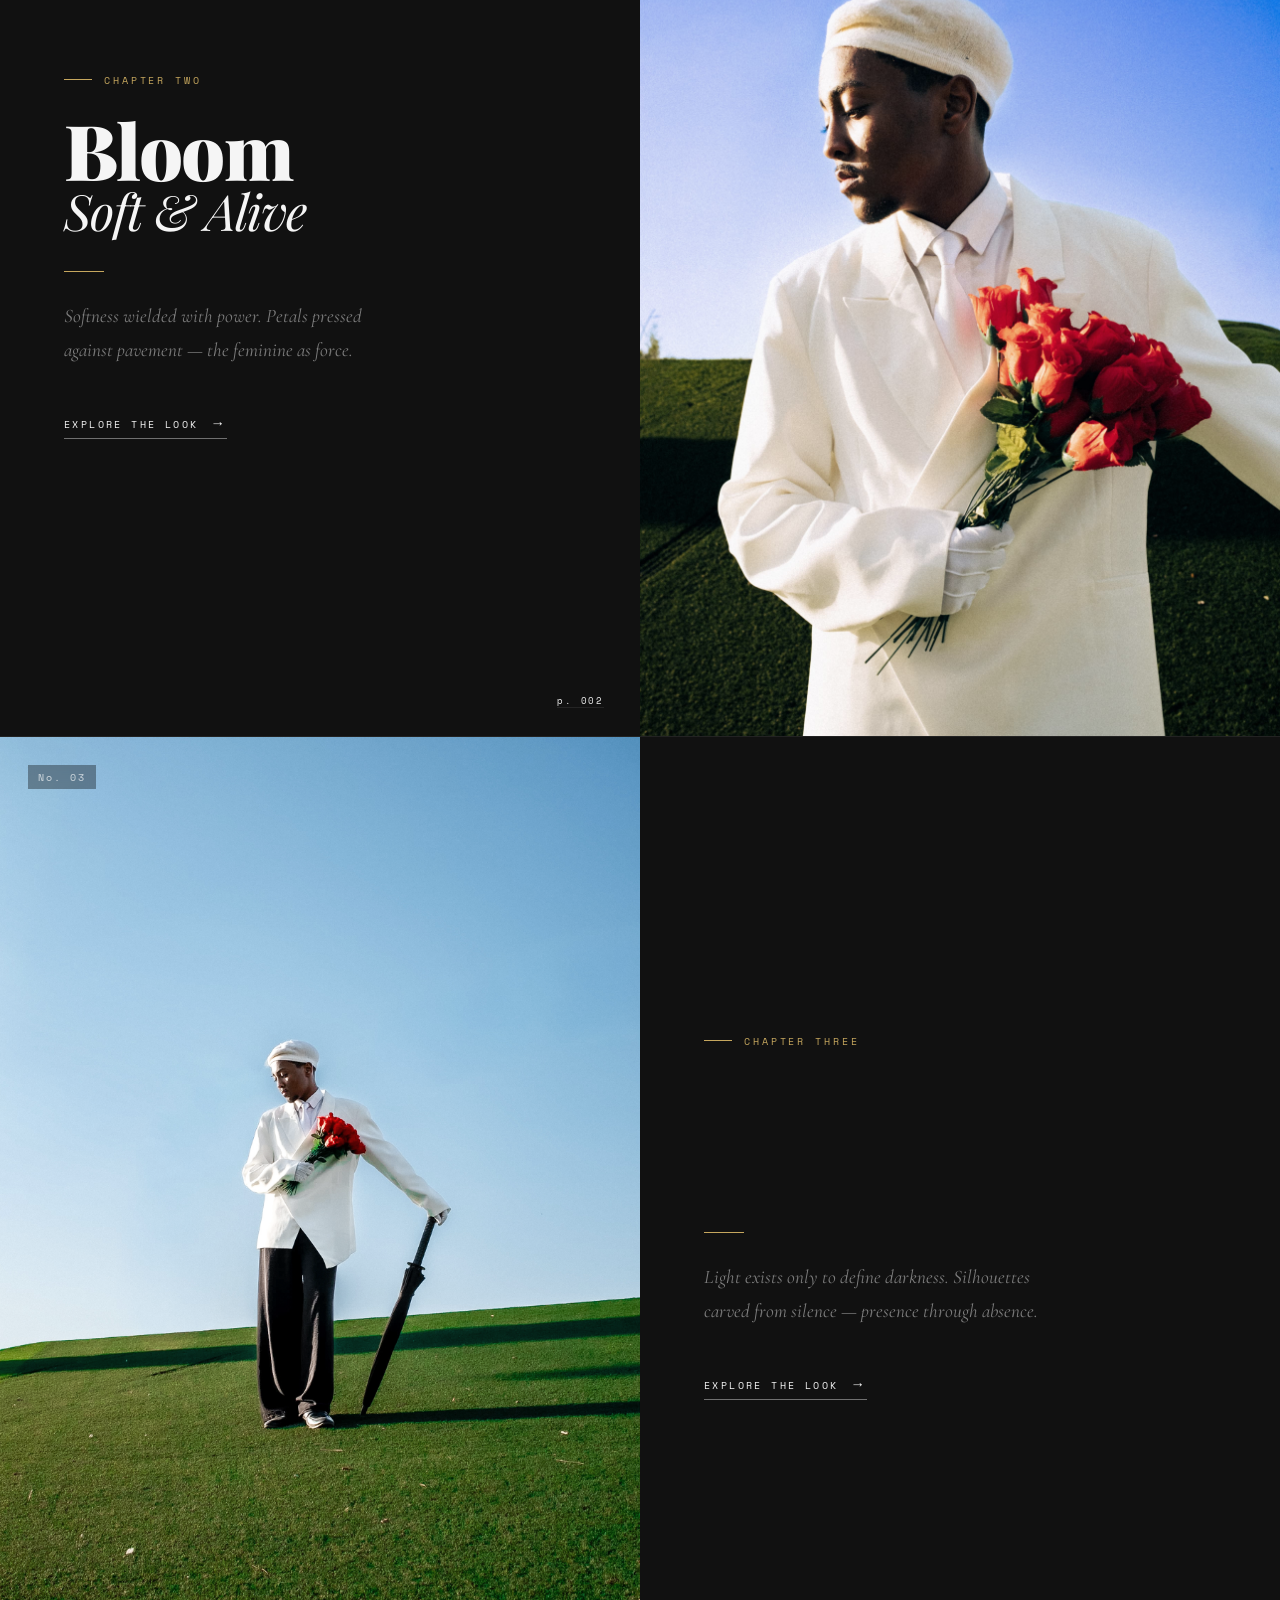
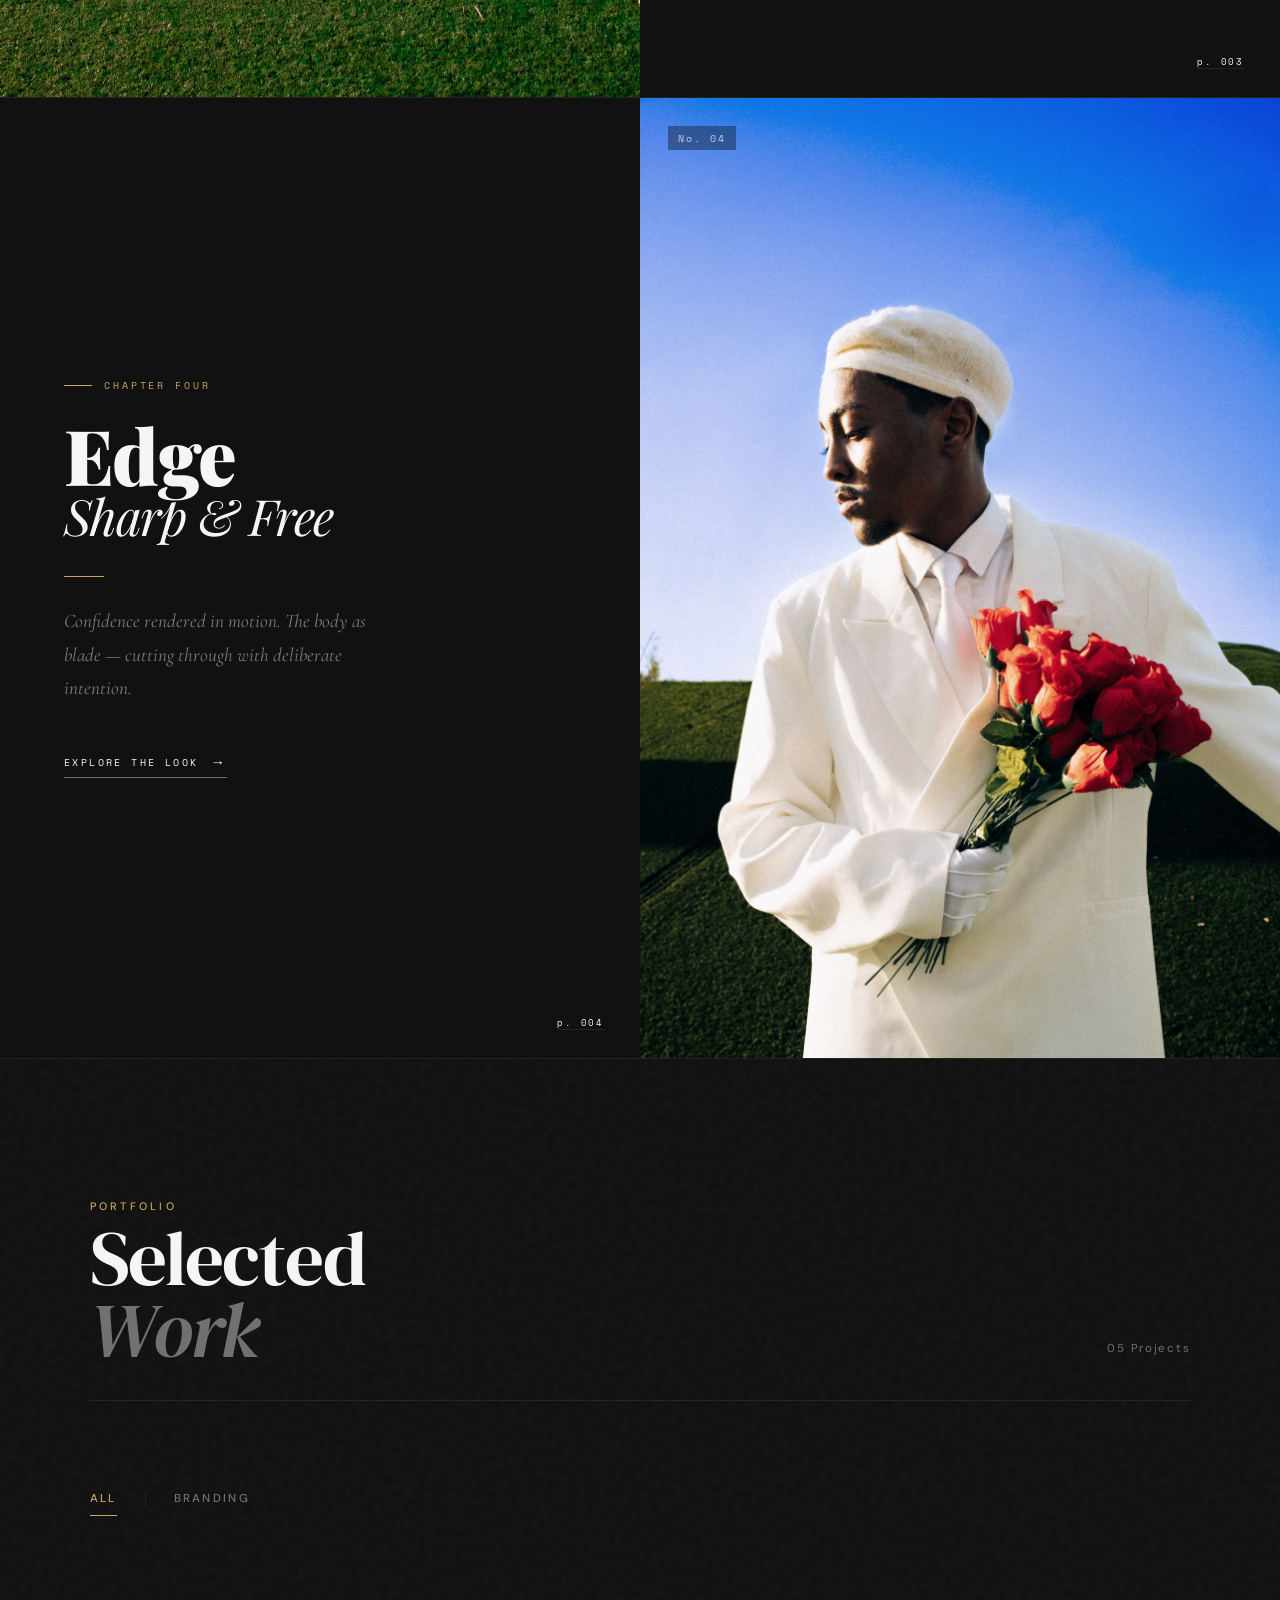
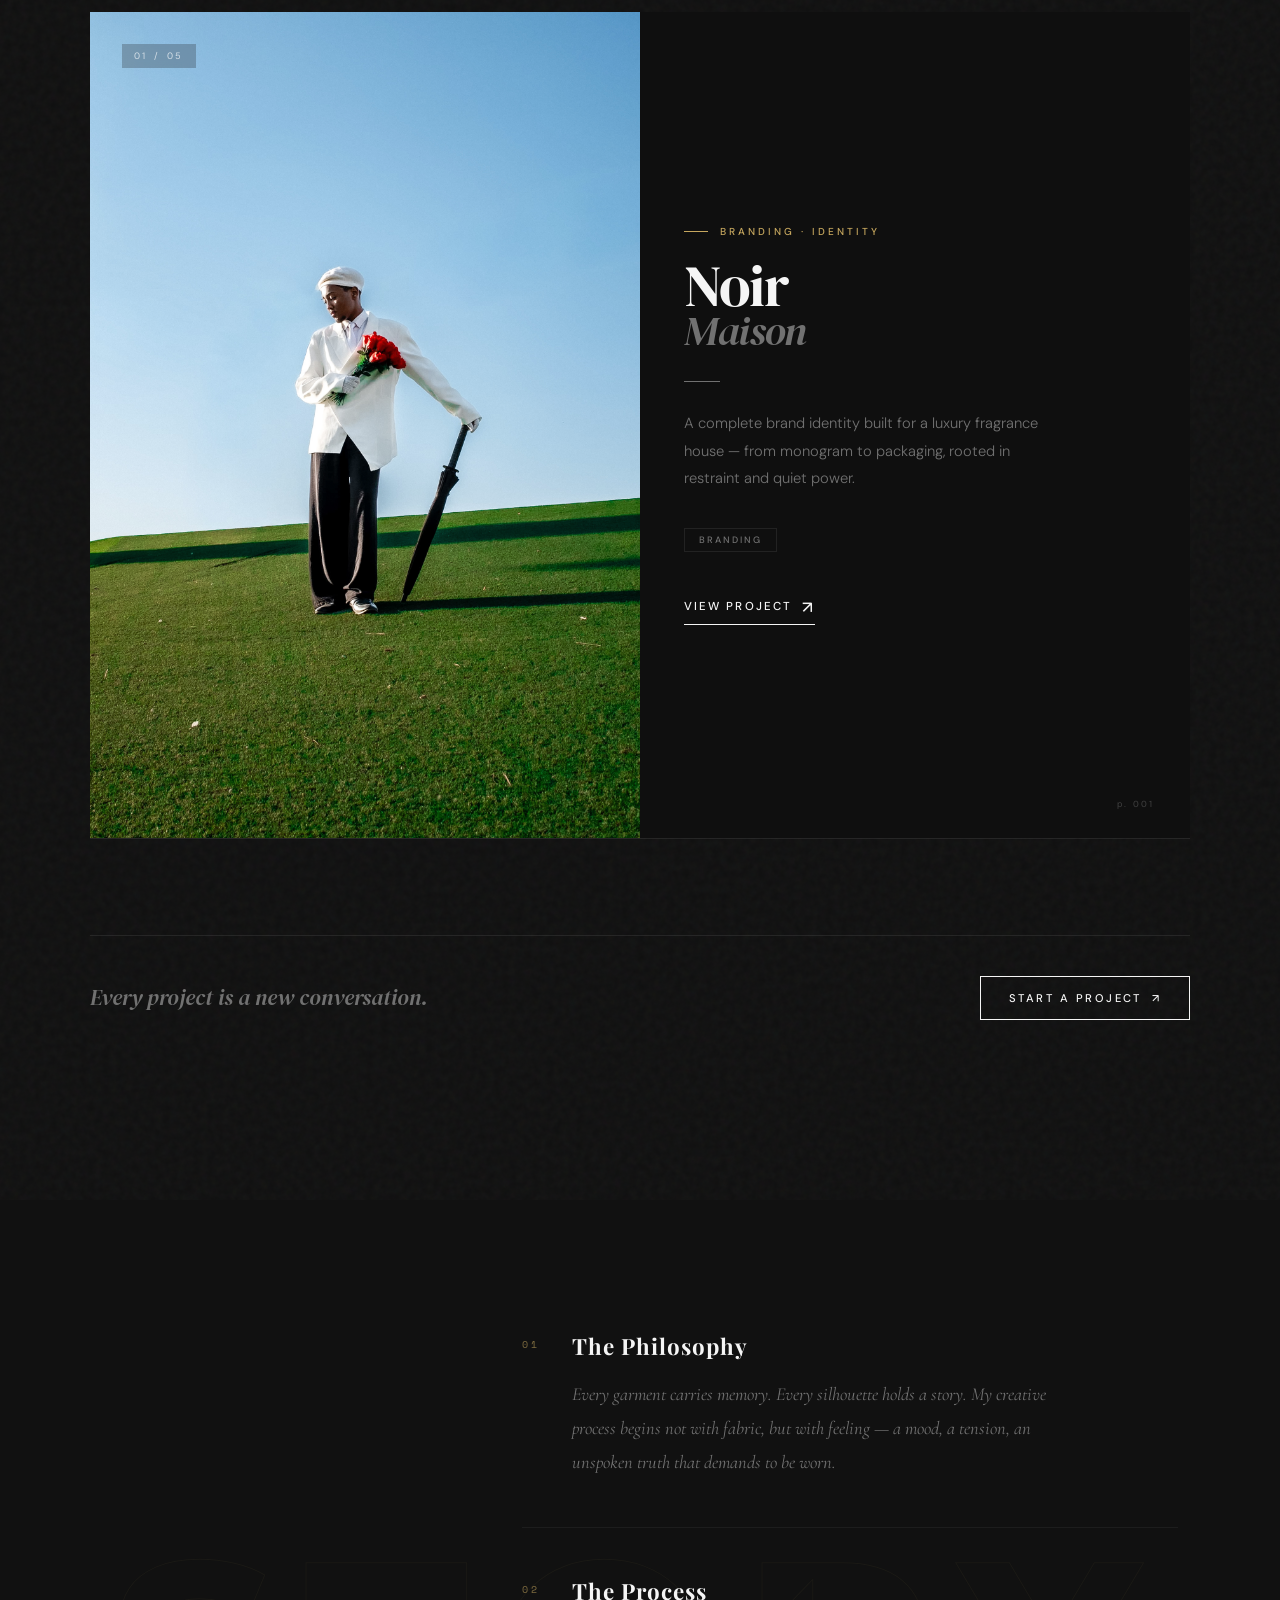
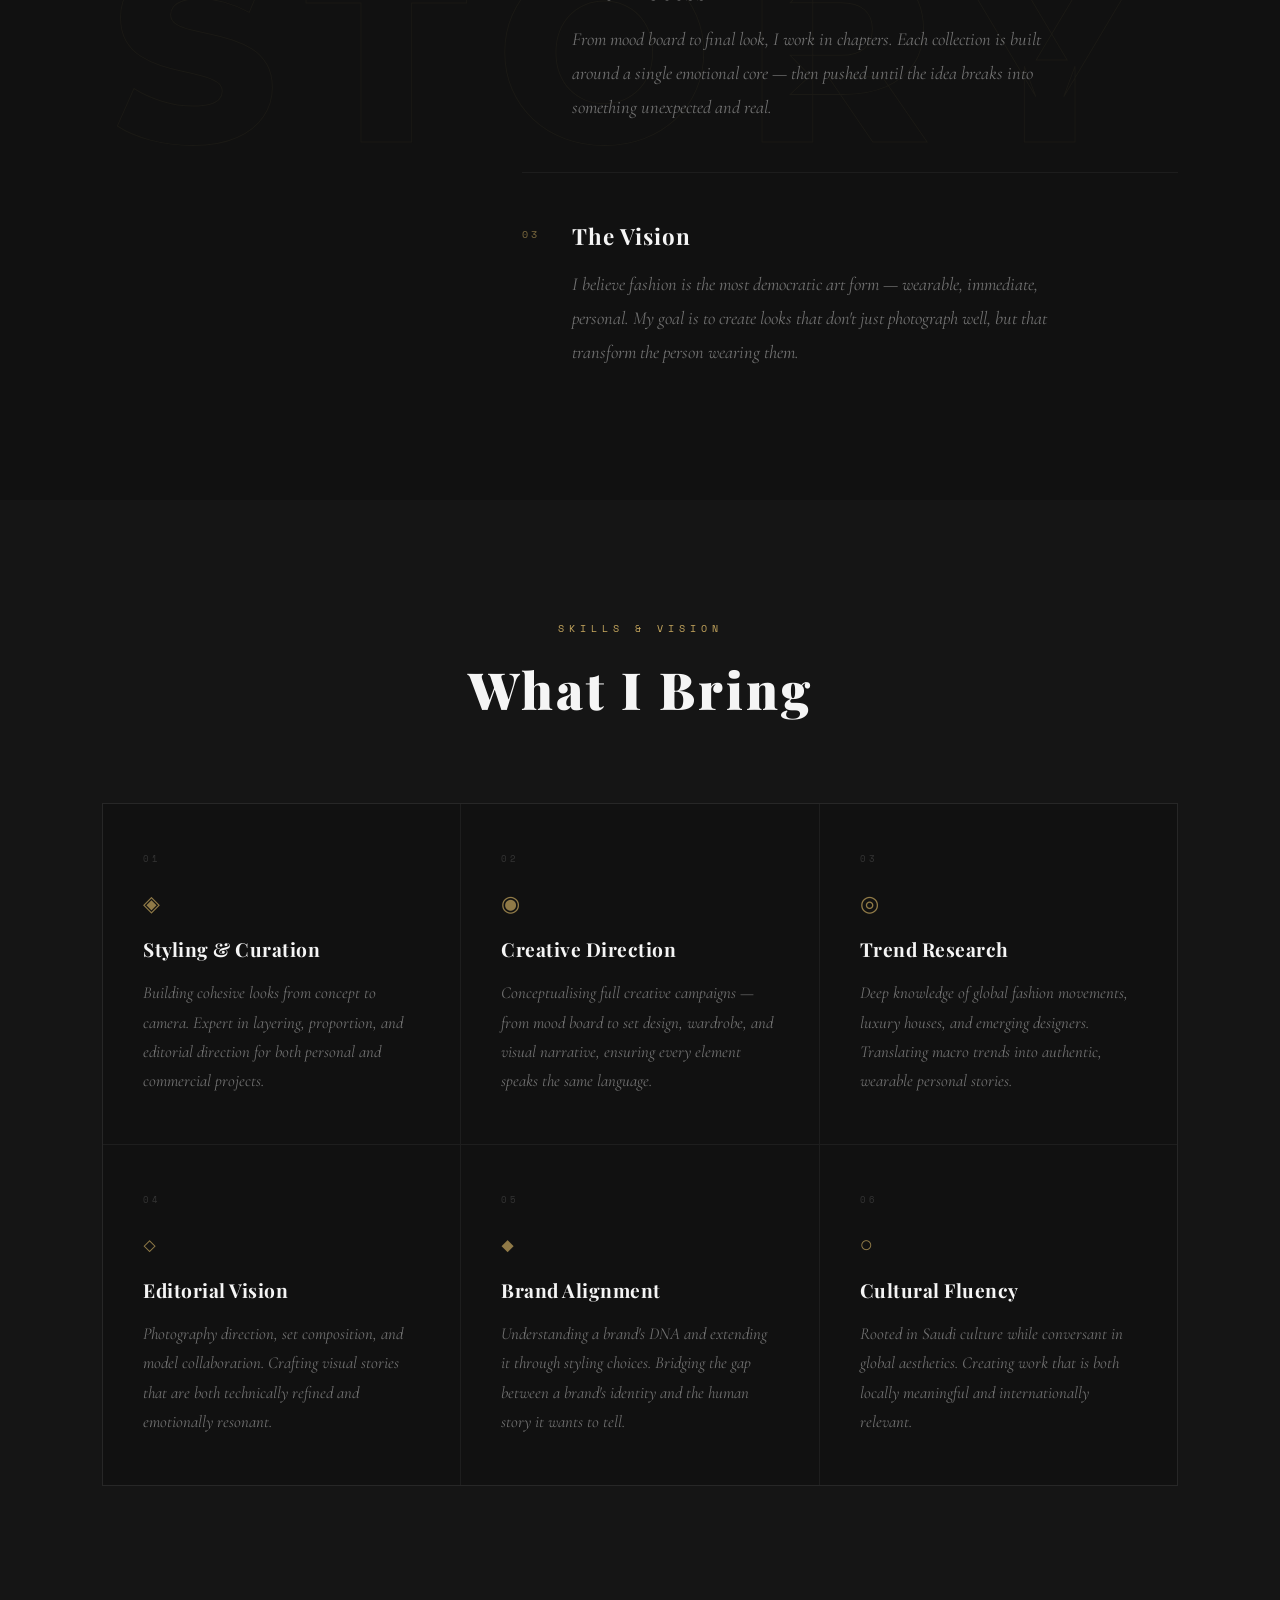
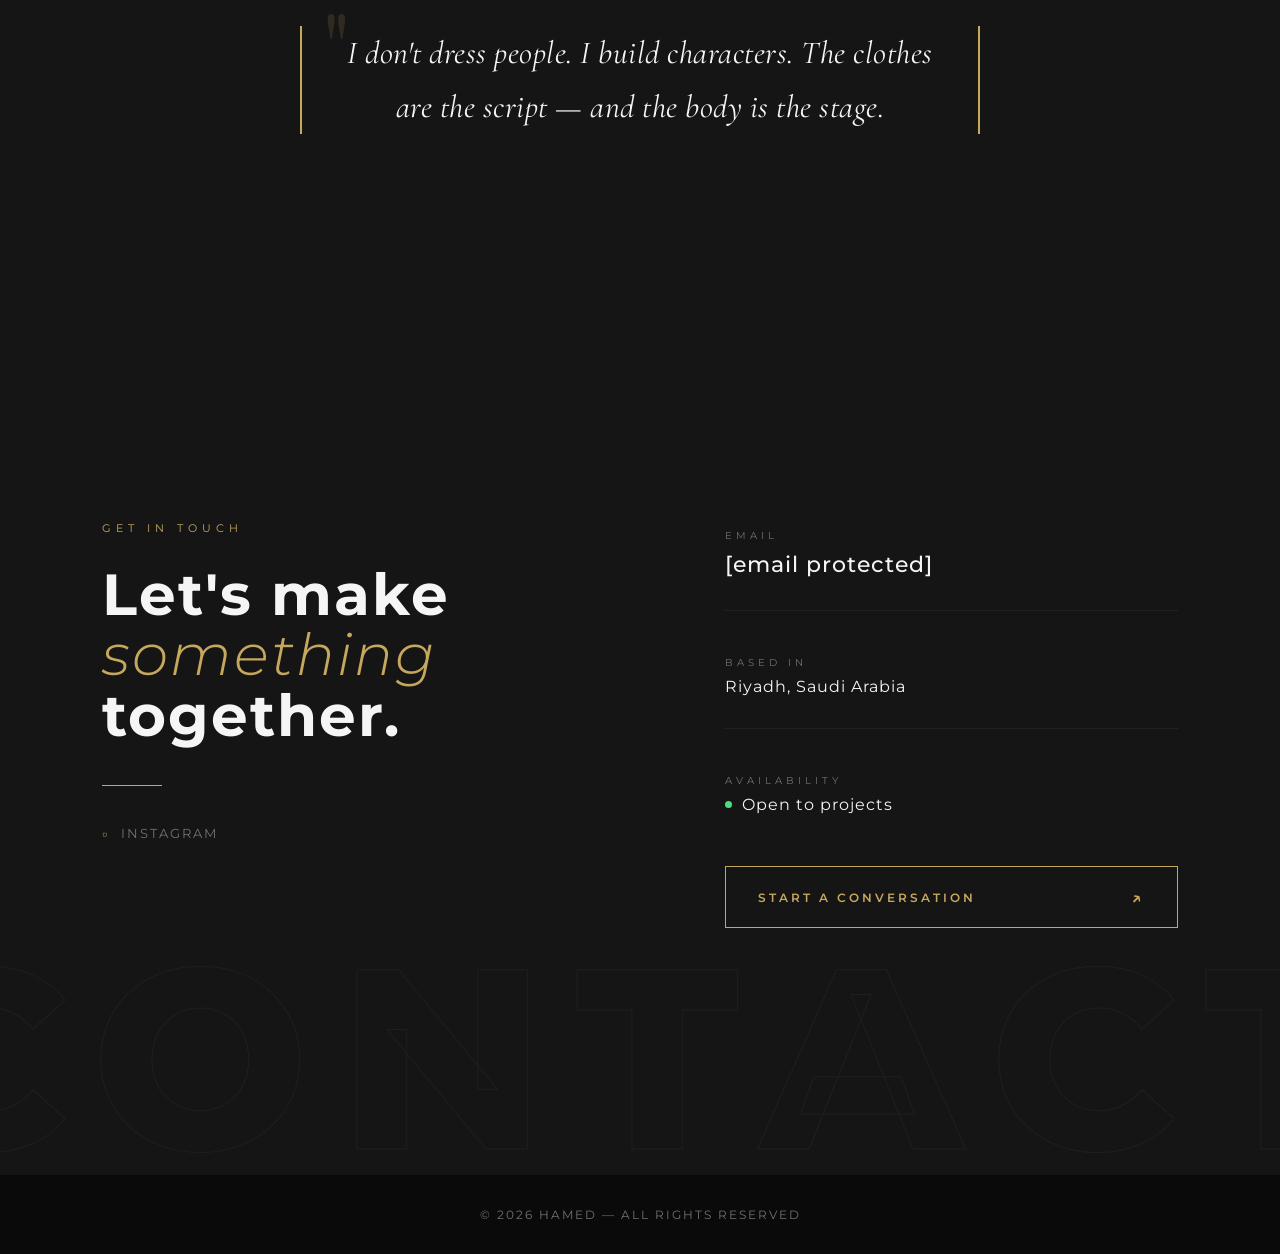
==== commit 953b8bb4: "version 7" ====
--- a/index.html
+++ b/index.html
@@ -19,21 +19,33 @@
     <div id="wp-cursor-ring"></div>
 
     <!-- ===== Header ===== -->
-    <header>
+    <header id="siteHeader">
         <nav class="navbar">
-            <div class="logo">HAMED</div>
+            <a href="#home" class="logo">HAMED</a>
             <div class="nav-right">
                 <ul class="nav-links">
                     <li><a href="#about">About</a></li>
-                    <li><a href="#work">Work</a></li>
-                    <li><a href="#projects">Projects</a></li>
+                    <li><a href="#work">Selected</a></li>
+                    <li><a href="work.html">All Work</a></li>
                     <li><a href="#concept">Concept</a></li>
-                    <li><a href="#skills">Skills</a></li>
                     <li><a href="#contact">Contact</a></li>
                 </ul>
-                <a href="#home" class="home-link">Home</a>
-            </div>
+            </div>
+            <!-- Mobile hamburger -->
+            <button class="nav-hamburger" id="navHamburger" aria-label="Open menu" aria-expanded="false">
+                <span></span><span></span><span></span>
+            </button>
         </nav>
+        <!-- Mobile dropdown -->
+        <div class="nav-mobile-menu" id="navMobileMenu">
+            <ul>
+                <li><a href="#about">About</a></li>
+                <li><a href="#work">Selected</a></li>
+                <li><a href="work.html">All Work</a></li>
+                <li><a href="#concept">Concept</a></li>
+                <li><a href="#contact">Contact</a></li>
+            </ul>
+        </div>
     </header>
 
     <!-- ===== Hero Section ===== -->
@@ -363,7 +375,9 @@
             <div class="contact-right reveal-right">
                 <div class="contact-detail">
                     <span class="contact-detail-label">Email</span>
-                    <a href="mailto:hamed@example.com" class="contact-email">hamed@example.com</a>
+                    <a href="/cdn-cgi/l/email-protection#e189808c8485a18499808c918d84cf828e8c"
+                        class="contact-email"><span class="__cf_email__"
+                            data-cfemail="543c3539313014312c35392438317a373b39">[email&#160;protected]</span></a>
                 </div>
                 <div class="contact-detail">
                     <span class="contact-detail-label">Based in</span>
@@ -376,7 +390,7 @@
                         Open to projects
                     </span>
                 </div>
-                <a href="mailto:hamed@example.com" class="contact-cta">
+                <a href="/cdn-cgi/l/email-protection#4f272e222a2b0f2a372e223f232a612c2022" class="contact-cta">
                     <span class="contact-cta-text">Start a Conversation</span>
                     <span class="contact-cta-arrow">&#8599;</span>
                 </a>
@@ -420,11 +434,8 @@
         </div>
     </div>
 
-    <!-- ===== Scripts ===== -->
     <script src="script.js"></script>
 
-
-
 </body>
 
 </html>
--- a/style.css
+++ b/style.css
@@ -60,15 +60,7 @@
     margin-left: auto;
 }
 
-.home-link {
-    text-decoration: none;
-    color: var(--color-text-main);
-    text-transform: uppercase;
-    font-size: 0.8rem;
-    letter-spacing: 3px;
-    transition: color 0.3s ease, transform 0.4s ease;
-}
-
+/* ── Desktop nav: hidden by default, slides in on navbar hover ── */
 .nav-links {
     list-style: none;
     display: flex;
@@ -104,8 +96,8 @@
     transition-delay: 0.16s;
 }
 
-.navbar:hover .home-link {
-    transform: translateX(10px);
+.nav-links li:nth-child(5) {
+    transition-delay: 0.20s;
 }
 
 .nav-links a {
@@ -113,13 +105,12 @@
     color: var(--color-text-main);
     font-weight: 500;
     text-transform: uppercase;
-    font-size: 0.8rem;
+    font-size: 0.78rem;
     letter-spacing: 2.5px;
     transition: color 0.25s ease;
     position: relative;
 }
 
-/* Underline hover effect */
 .nav-links a::after {
     content: '';
     position: absolute;
@@ -135,8 +126,7 @@
     width: 100%;
 }
 
-.nav-links a:hover,
-.nav-right a:hover {
+.nav-links a:hover {
     color: var(--color-accent);
 }
 
@@ -144,6 +134,108 @@
     font-weight: 700;
     letter-spacing: 3px;
     font-size: 1.1rem;
+    text-decoration: none;
+    color: var(--color-text-main);
+}
+
+/* ── Hamburger button (hidden on desktop) ── */
+.nav-hamburger {
+    display: none;
+    flex-direction: column;
+    justify-content: center;
+    gap: 5px;
+    background: none;
+    border: none;
+    cursor: pointer;
+    padding: 8px;
+    z-index: 1100;
+}
+
+.nav-hamburger span {
+    display: block;
+    width: 24px;
+    height: 1.5px;
+    background: var(--color-text-main);
+    transition: transform 0.35s ease, opacity 0.3s ease;
+    transform-origin: center;
+}
+
+.nav-hamburger.open span:nth-child(1) {
+    transform: translateY(6.5px) rotate(45deg);
+}
+
+.nav-hamburger.open span:nth-child(2) {
+    opacity: 0;
+    transform: scaleX(0);
+}
+
+.nav-hamburger.open span:nth-child(3) {
+    transform: translateY(-6.5px) rotate(-45deg);
+}
+
+/* ── Mobile dropdown ── */
+.nav-mobile-menu {
+    display: none;
+    position: absolute;
+    top: 80px;
+    left: 0;
+    width: 100%;
+    background: rgba(12, 12, 12, 0.97);
+    backdrop-filter: blur(20px);
+    -webkit-backdrop-filter: blur(20px);
+    border-bottom: 1px solid rgba(198, 167, 94, 0.12);
+    max-height: 0;
+    overflow: hidden;
+    transition: max-height 0.4s ease;
+}
+
+.nav-mobile-menu.open {
+    max-height: 400px;
+    padding: 0.5rem 0 1.5rem;
+}
+
+.nav-mobile-menu ul {
+    list-style: none;
+    display: flex;
+    flex-direction: column;
+    padding: 0 7%;
+}
+
+.nav-mobile-menu ul li a {
+    display: block;
+    padding: 1rem 0;
+    text-decoration: none;
+    color: var(--color-text-main);
+    font-size: 0.82rem;
+    font-weight: 500;
+    letter-spacing: 3px;
+    text-transform: uppercase;
+    border-bottom: 1px solid rgba(255, 255, 255, 0.05);
+    transition: color 0.25s ease, padding-left 0.25s ease;
+}
+
+.nav-mobile-menu ul li:last-child a {
+    border-bottom: none;
+}
+
+.nav-mobile-menu ul li a:hover {
+    color: var(--color-accent);
+    padding-left: 8px;
+}
+
+/* ── Mobile breakpoint ── */
+@media (max-width: 768px) {
+    .nav-right {
+        display: none;
+    }
+
+    .nav-hamburger {
+        display: flex;
+    }
+
+    .nav-mobile-menu {
+        display: block;
+    }
 }
 
 /* ===== HERO ===== */
@@ -166,6 +258,7 @@
 
 .slide.active {
     clip-path: circle(150% at var(--x) var(--y));
+    z-index: 1;
 }
 
 .bg {
@@ -956,7 +1049,7 @@
     height: 100%;
     object-fit: cover;
     display: block;
-    transition: transform 10s ease;
+    transition: transform 10s ease, opacity 0.3s ease;
 }
 
 .chapter-overlay.active .overlay-image-pane img {
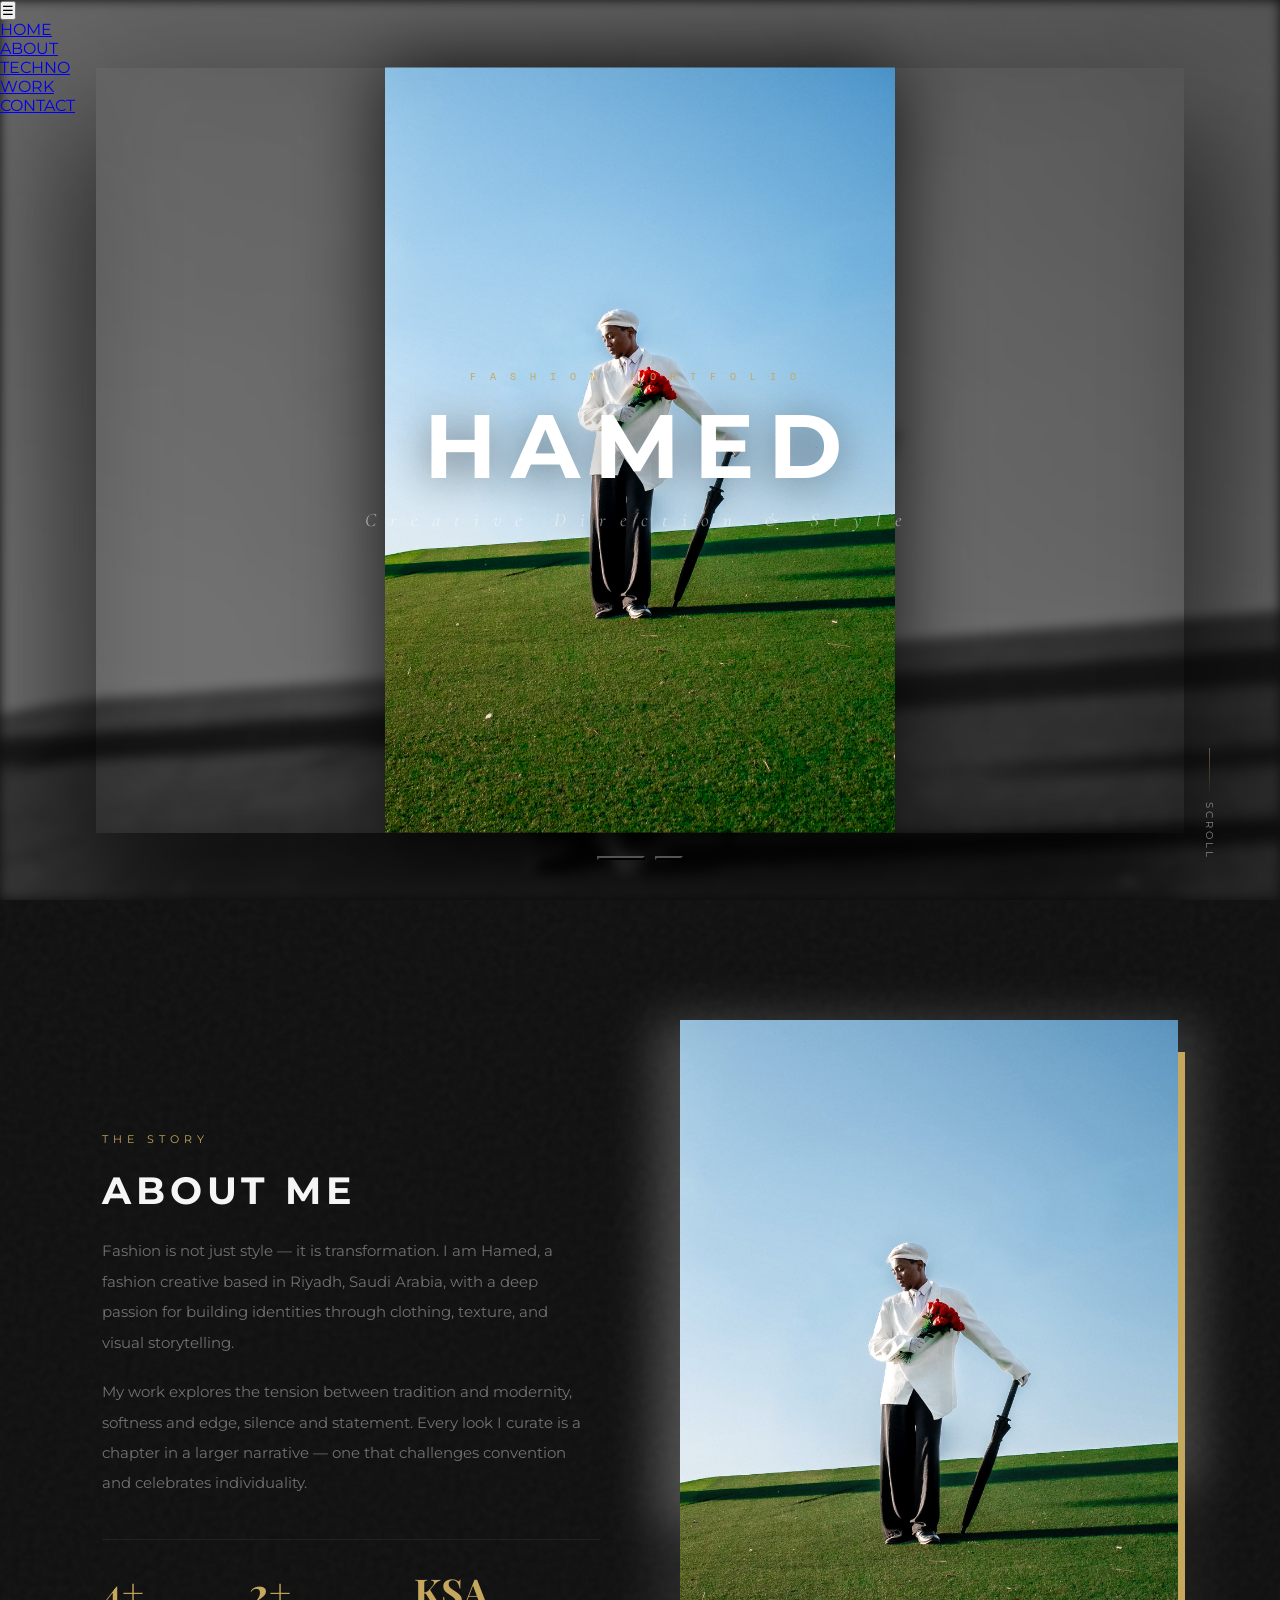
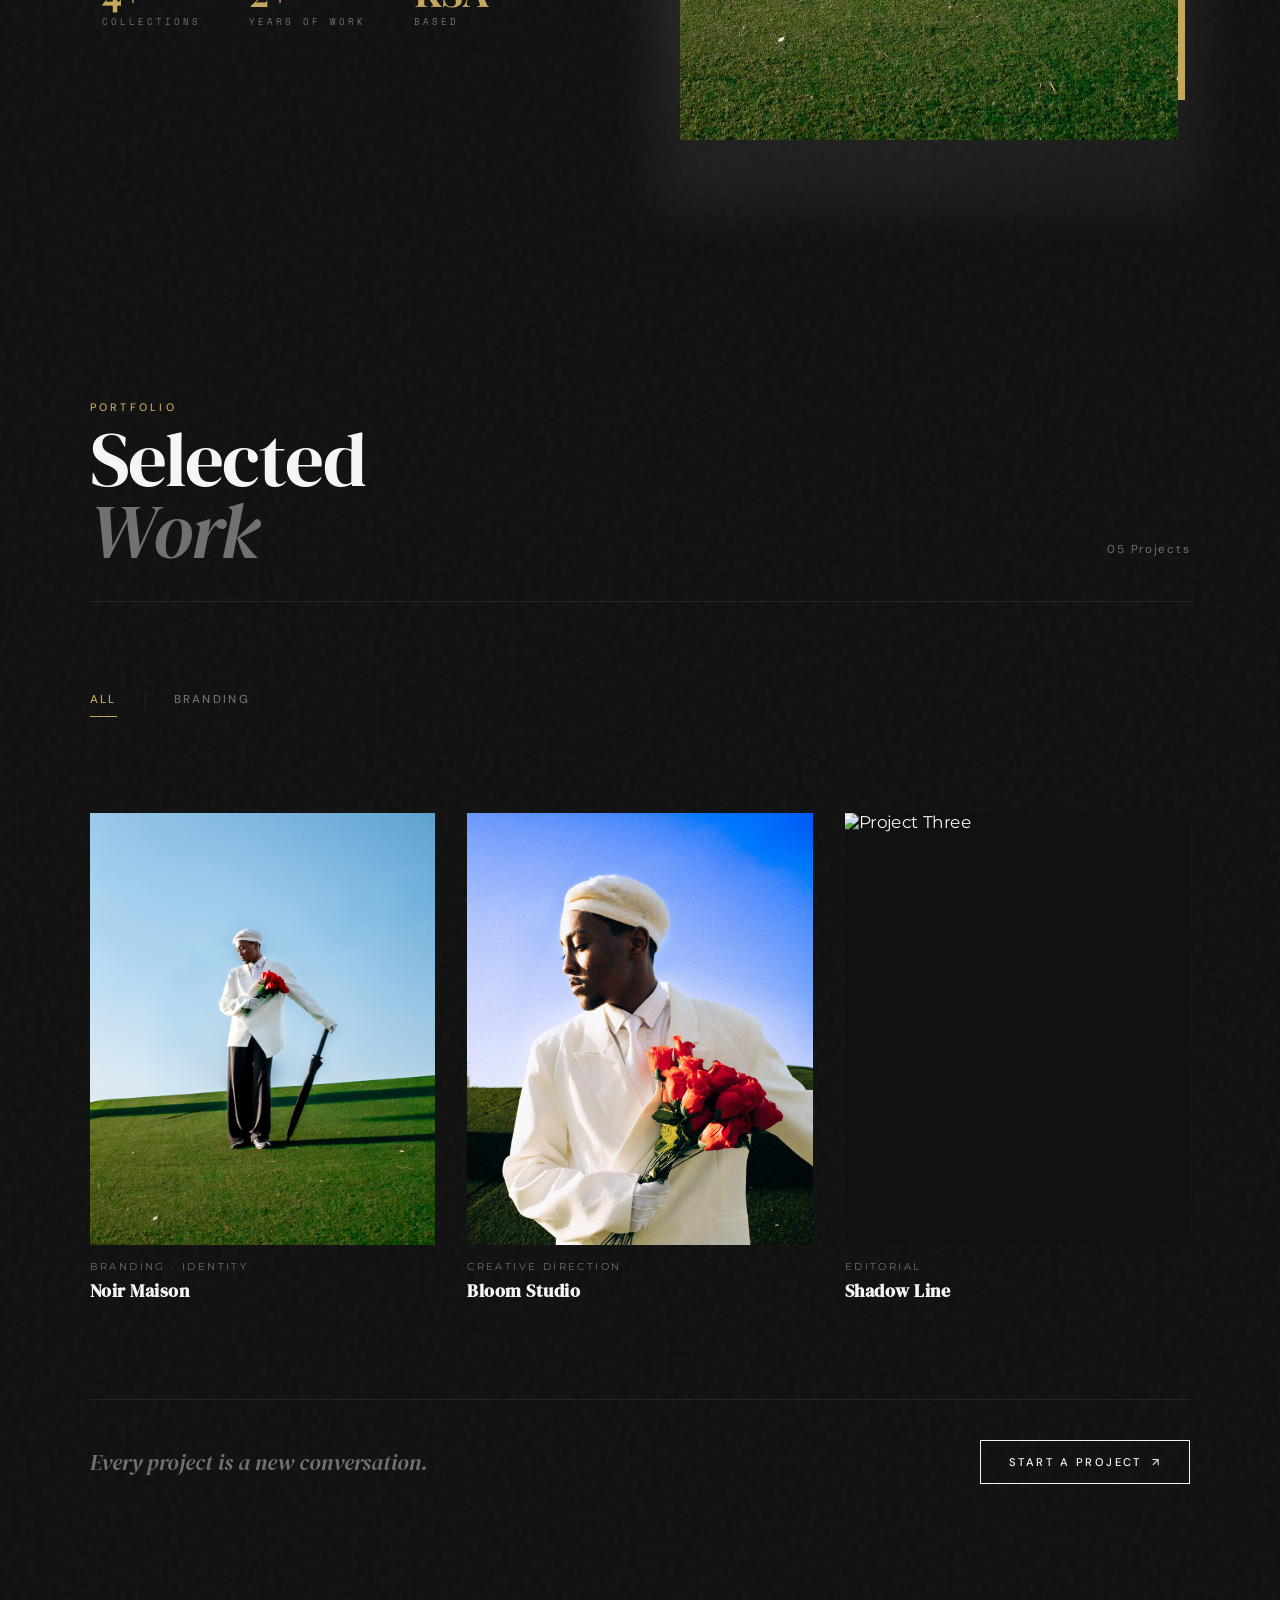
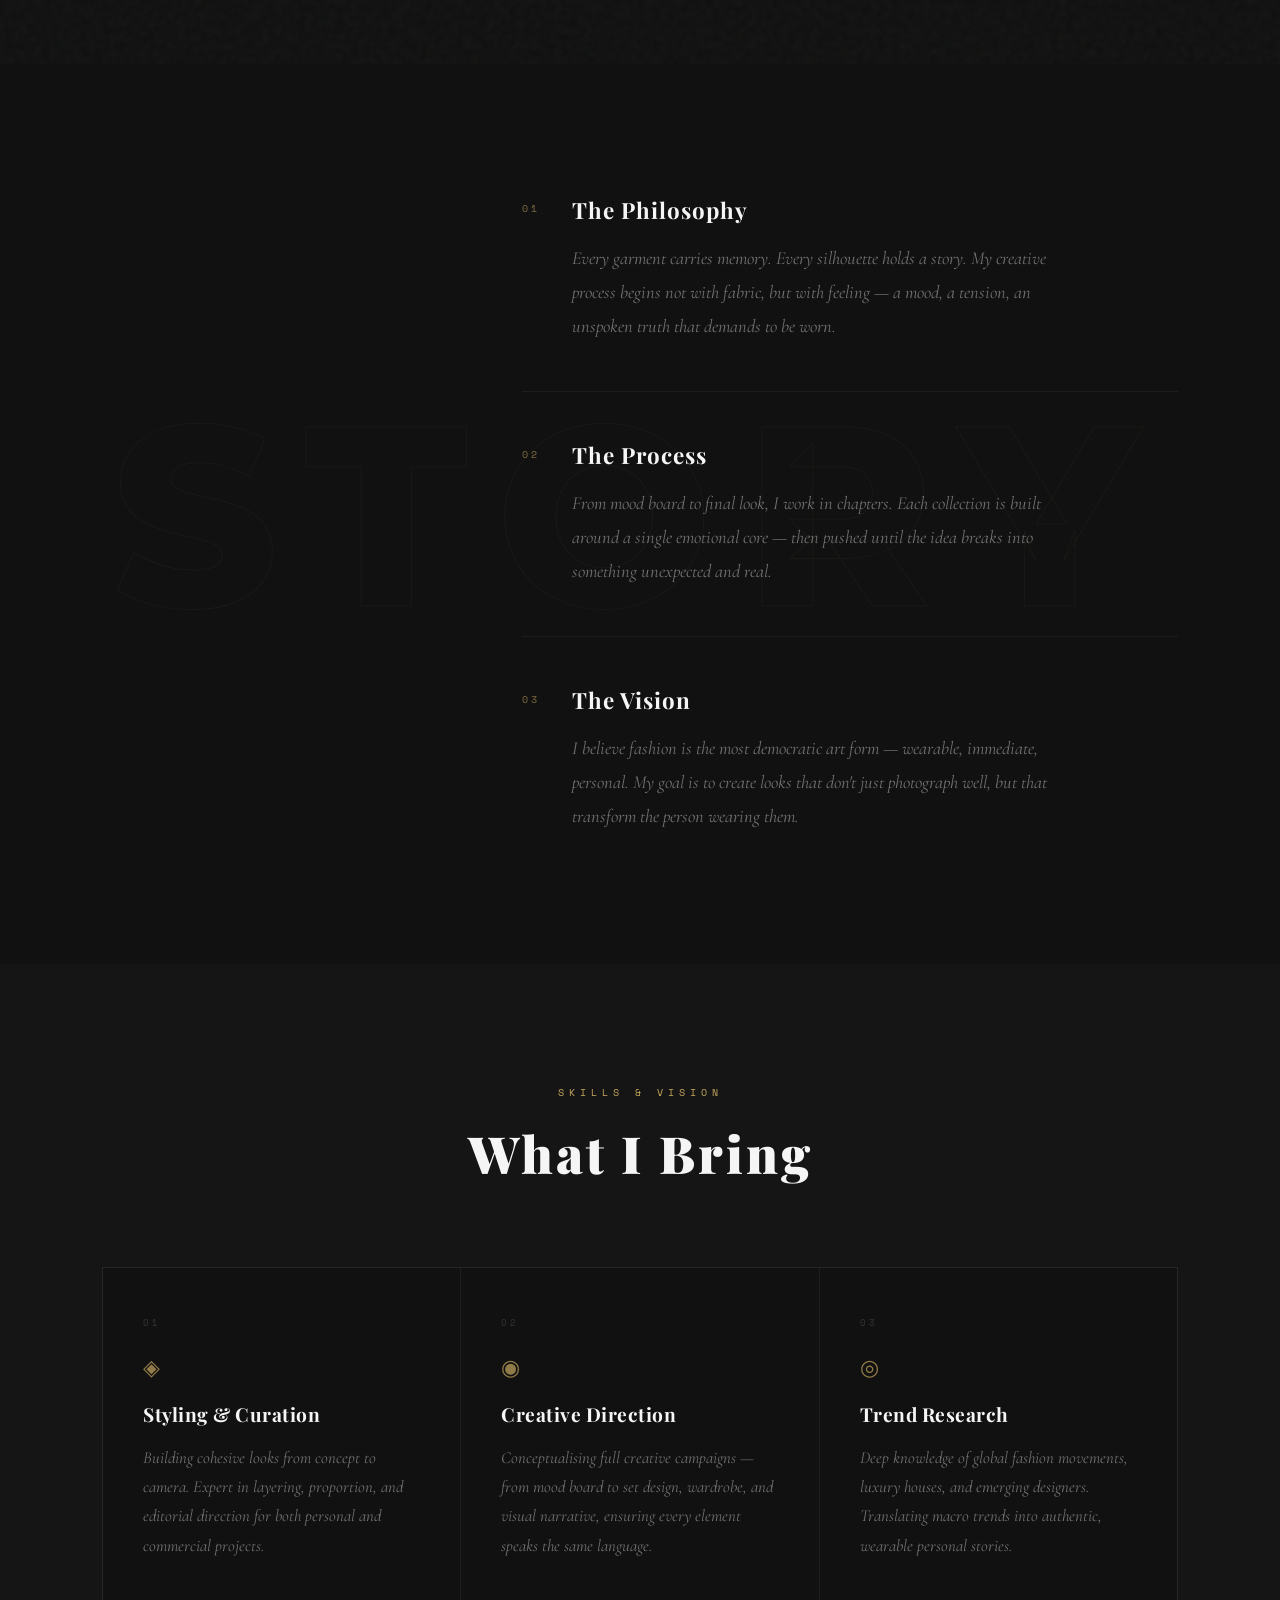
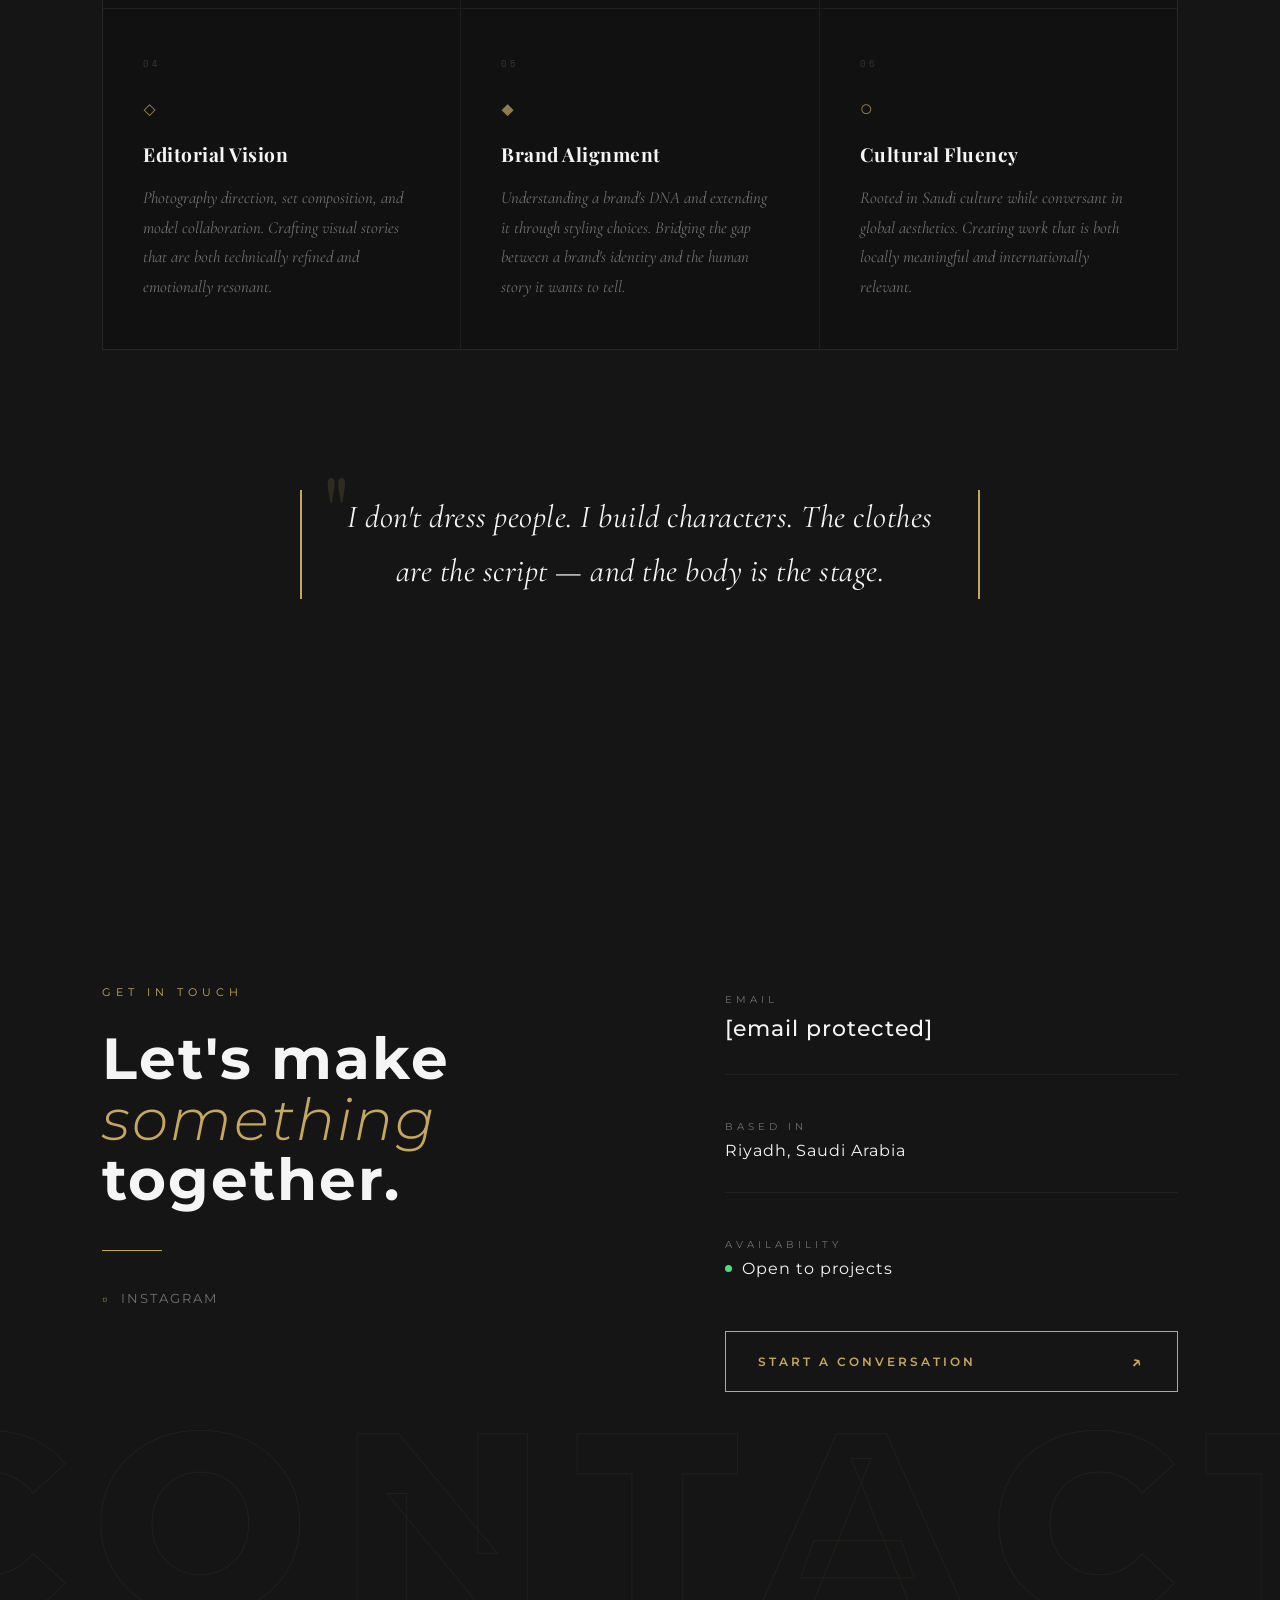
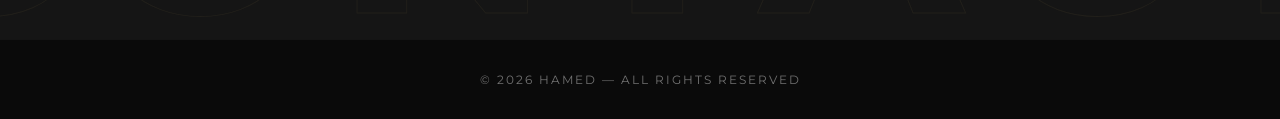
==== commit 771cb111: "ReCreating" ====
--- a/index.html
+++ b/index.html
@@ -18,34 +18,25 @@
     <div id="wp-cursor"></div>
     <div id="wp-cursor-ring"></div>
 
-    <!-- ===== Header ===== -->
-    <header id="siteHeader">
-        <nav class="navbar">
-            <a href="#home" class="logo">HAMED</a>
-            <div class="nav-right">
-                <ul class="nav-links">
-                    <li><a href="#about">About</a></li>
-                    <li><a href="#work">Selected</a></li>
-                    <li><a href="work.html">All Work</a></li>
-                    <li><a href="#concept">Concept</a></li>
-                    <li><a href="#contact">Contact</a></li>
+    <!-- ===== HEADER ===== -->
+    <header class="site-header">
+
+        <div class="header-inner">
+
+            <button class="menu-toggle" aria-label="Open Menu">☰</button>
+
+            <nav class="main-nav">
+                <ul>
+                    <li><a href="#">HOME</a></li>
+                    <li><a href="#">ABOUT</a></li>
+                    <li><a href="#">TECHNO</a></li>
+                    <li><a href="#">WORK</a></li>
+                    <li><a href="#">CONTACT</a></li>
                 </ul>
-            </div>
-            <!-- Mobile hamburger -->
-            <button class="nav-hamburger" id="navHamburger" aria-label="Open menu" aria-expanded="false">
-                <span></span><span></span><span></span>
-            </button>
-        </nav>
-        <!-- Mobile dropdown -->
-        <div class="nav-mobile-menu" id="navMobileMenu">
-            <ul>
-                <li><a href="#about">About</a></li>
-                <li><a href="#work">Selected</a></li>
-                <li><a href="work.html">All Work</a></li>
-                <li><a href="#concept">Concept</a></li>
-                <li><a href="#contact">Contact</a></li>
-            </ul>
-        </div>
+            </nav>
+
+        </div>
+
     </header>
 
     <!-- ===== Hero Section ===== -->
@@ -116,76 +107,6 @@
     </section>
 
     <!-- ===== Selected Work / Chapters Section ===== -->
-    <section id="work" class="chapters">
-        <div class="chapters-header">
-            <div class="rule"></div>
-            <div class="label">
-                <span></span>
-                Selected Work
-            </div>
-            <div class="rule"></div>
-        </div>
-
-        <div class="chapter-item">
-            <div class="chapter-image" data-num="No. 01">
-                <img src="images/look1.jpg" alt="Metal">
-            </div>
-            <div class="chapter-content">
-                <div class="chapter-eyebrow">Chapter One</div>
-                <h2 class="chapter-title">Metal <em>Hard &amp; Cold</em></h2>
-                <div class="chapter-divider"></div>
-                <p class="chapter-desc">Strength found in structure. Where industrial edges meet sculptural form —
-                    armour as identity.</p>
-                <a href="#" class="chapter-cta">Explore the Look</a>
-                <div class="chapter-folio">p. 001</div>
-            </div>
-        </div>
-
-        <div class="chapter-item reverse">
-            <div class="chapter-image" data-num="No. 02">
-                <img src="images/look2.jpg" alt="Bloom">
-            </div>
-            <div class="chapter-content">
-                <div class="chapter-eyebrow">Chapter Two</div>
-                <h2 class="chapter-title">Bloom <em>Soft &amp; Alive</em></h2>
-                <div class="chapter-divider"></div>
-                <p class="chapter-desc">Softness wielded with power. Petals pressed against pavement — the feminine as
-                    force.</p>
-                <a href="#" class="chapter-cta">Explore the Look</a>
-                <div class="chapter-folio">p. 002</div>
-            </div>
-        </div>
-
-        <div class="chapter-item">
-            <div class="chapter-image" data-num="No. 03">
-                <img src="images/look1.jpg" alt="Shadow">
-            </div>
-            <div class="chapter-content">
-                <div class="chapter-eyebrow">Chapter Three</div>
-                <h2 class="chapter-title">Shadow <em>Dark &amp; Still</em></h2>
-                <div class="chapter-divider"></div>
-                <p class="chapter-desc">Light exists only to define darkness. Silhouettes carved from silence — presence
-                    through absence.</p>
-                <a href="#" class="chapter-cta">Explore the Look</a>
-                <div class="chapter-folio">p. 003</div>
-            </div>
-        </div>
-
-        <div class="chapter-item reverse">
-            <div class="chapter-image" data-num="No. 04">
-                <img src="images/look2.jpg" alt="Edge">
-            </div>
-            <div class="chapter-content">
-                <div class="chapter-eyebrow">Chapter Four</div>
-                <h2 class="chapter-title">Edge <em>Sharp &amp; Free</em></h2>
-                <div class="chapter-divider"></div>
-                <p class="chapter-desc">Confidence rendered in motion. The body as blade — cutting through with
-                    deliberate intention.</p>
-                <a href="#" class="chapter-cta">Explore the Look</a>
-                <div class="chapter-folio">p. 004</div>
-            </div>
-        </div>
-    </section>
 
     <!-- ===== Projects Section (from work.html) ===== -->
     <section id="projects" class="work-projects-section">
@@ -206,36 +127,58 @@
             <button class="wp-filter-btn" data-filter="branding">Branding</button>
         </nav>
 
-        <!-- Project List -->
-        <div class="wp-project-list" id="wpProjectList">
+        <!-- Project Grid -->
+        <div class="wp-project-grid" id="wpProjectList">
 
             <!-- Project 01 -->
-            <article class="wp-project-item" data-category="branding creative">
-                <div class="wp-project-image-wrap">
-                    <span class="wp-project-num">01 / 05</span>
-                    <img src="images/look1.jpg" alt="Shadow">
-                </div>
-                <div class="wp-project-content">
-                    <p class="wp-project-eyebrow">Branding · Identity</p>
-                    <h3 class="wp-project-name">
-                        <span class="wp-project-name-inner">Noir<br><em>Maison</em></span>
-                    </h3>
-                    <div class="wp-project-rule"></div>
-                    <p class="wp-project-desc">A complete brand identity built for a luxury fragrance house — from
-                        monogram
-                        to packaging, rooted in restraint and quiet power.</p>
-                    <div class="wp-project-tags">
-                        <span class="wp-tag">Branding</span>
-                    </div>
-                    <a href="work.html" class="wp-project-link">
-                        View Project <span class="wp-project-link-arrow">↗</span>
-                    </a>
-                    <span class="wp-project-folio">p. 001</span>
-                </div>
+            <article class="wp-project-card" data-category="branding creative">
+                <a href="work.html" class="wp-project-link-wrap">
+
+                    <div class="wp-project-image">
+                        <img src="images/look1.jpg" alt="Noir Maison">
+                    </div>
+
+                    <div class="wp-project-info">
+                        <p class="wp-project-category">Branding · Identity</p>
+                        <h3 class="wp-project-title">Noir Maison</h3>
+                    </div>
+
+                </a>
             </article>
 
-        </div><!-- /wp-project-list -->
-
+            <!-- Project 02 -->
+            <article class="wp-project-card" data-category="branding">
+                <a href="#" class="wp-project-link-wrap">
+
+                    <div class="wp-project-image">
+                        <img src="images/look2.jpg" alt="Project Two">
+                    </div>
+
+                    <div class="wp-project-info">
+                        <p class="wp-project-category">Creative Direction</p>
+                        <h3 class="wp-project-title">Bloom Studio</h3>
+                    </div>
+
+                </a>
+            </article>
+
+            <!-- Project 03 -->
+            <article class="wp-project-card" data-category="creative">
+                <a href="#" class="wp-project-link-wrap">
+
+                    <div class="wp-project-image">
+                        <img src="images/look3.jpg" alt="Project Three">
+                    </div>
+
+                    <div class="wp-project-info">
+                        <p class="wp-project-category">Editorial</p>
+                        <h3 class="wp-project-title">Shadow Line</h3>
+                    </div>
+
+                </a>
+            </article>
+
+        </div>
         <!-- Outro -->
         <div class="wp-work-outro" id="wpWorkOutro">
             <p class="wp-outro-text">Every project is a new conversation.</p>
--- a/style.css
+++ b/style.css
@@ -2069,112 +2069,93 @@
     flex-shrink: 0;
 }
 
-/* ─── PROJECT LIST ──────────────────────────────── */
-.wp-project-list {
-    display: flex;
-    flex-direction: column;
-    gap: 0;
-}
-
-/* ─── PROJECT ITEM ──────────────────────────────── */
-.wp-project-item {
+
+/* ─── STORE GRID (NEW STRUCTURE) ───────────────────────── */
+
+.wp-project-grid {
     display: grid;
-    grid-template-columns: 1fr 1fr;
-    min-height: 580px;
-    border-bottom: 1px solid var(--wp-rule);
-    opacity: 0;
-    transform: translateY(60px);
-    transition: opacity 0.9s var(--wp-ease), transform 0.9s var(--wp-ease);
-}
-
-.wp-project-item.visible {
-    opacity: 1;
-    transform: translateY(0);
-}
-
-.wp-project-item.reverse {
-    direction: rtl;
-}
-
-.wp-project-item.reverse>* {
-    direction: ltr;
-}
-
-.wp-project-image-wrap {
-    position: relative;
+    grid-template-columns: repeat(3, 1fr);
+    gap: 60px 32px;
+}
+
+/* Card */
+.wp-project-card {
+    display: block;
+}
+
+/* Image container */
+.wp-project-image {
+    position: relative;
+    width: 100%;
+    aspect-ratio: 4 / 5;
+    /* ستايل متاجر */
     overflow: hidden;
-    background: var(--wp-bg-2);
-}
-
-.wp-project-image-wrap img {
+    background: #111;
+}
+
+.wp-project-image img {
     width: 100%;
     height: 100%;
     object-fit: cover;
+    transform: scale(1.05);
+    transition: transform 0.8s cubic-bezier(0.76, 0, 0.24, 1);
+}
+
+.wp-project-card:hover .wp-project-image img {
+    transform: scale(1);
+}
+
+/* Info */
+.wp-project-info {
+    padding-top: 16px;
+}
+
+.wp-project-category {
+    font-size: 0.6rem;
+    letter-spacing: 0.25em;
+    text-transform: uppercase;
+    color: var(--color-text-muted);
+    margin-bottom: 6px;
+}
+
+.wp-project-title {
+    font-family: 'DM Serif Display', serif;
+    font-size: 1.15rem;
+    letter-spacing: 0.5px;
+    color: var(--color-text-main);
+}
+
+/* Remove link styling */
+.wp-project-link-wrap {
+    text-decoration: none;
+    color: inherit;
     display: block;
-    filter: grayscale(8%);
-    transform: scale(1.04);
-    transition: transform 1.1s var(--wp-ease), filter 0.8s ease;
-}
-
-.wp-project-item:hover .wp-project-image-wrap img {
-    transform: scale(1.0);
-    filter: grayscale(0%);
-}
-
-.wp-project-image-wrap::after {
-    content: '';
-    position: absolute;
-    inset: 0;
-    background: linear-gradient(135deg,
-            rgba(197, 101, 42, 0.06) 0%,
-            rgba(197, 101, 42, 0) 60%);
-    opacity: 0;
-    transition: opacity 0.6s ease;
-}
-
-.wp-project-item:hover .wp-project-image-wrap::after {
-    opacity: 1;
-}
-
-.wp-project-num {
-    position: absolute;
-    top: 32px;
-    left: 32px;
-    font-family: var(--wp-sans);
-    font-size: 0.58rem;
-    letter-spacing: 0.3em;
-    color: rgba(255, 255, 255, 0.7);
-    background: rgba(26, 23, 20, 0.25);
-    backdrop-filter: blur(6px);
-    -webkit-backdrop-filter: blur(6px);
-    padding: 6px 12px;
-    z-index: 2;
-}
-
-.wp-project-image-wrap::before {
-    content: '';
-    position: absolute;
-    bottom: 0;
-    left: 0;
-    width: 0;
-    height: 2px;
-    background: var(--wp-accent);
-    transition: width 0.8s var(--wp-ease);
-    z-index: 3;
-}
-
-.wp-project-item:hover .wp-project-image-wrap::before {
-    width: 100%;
-}
-
-.wp-project-content {
-    display: flex;
-    flex-direction: column;
-    justify-content: center;
-    padding: 72px 8%;
-    background: var(--wp-bg);
-    position: relative;
-}
+}
+
+/* Responsive */
+@media (max-width: 900px) {
+    .wp-project-grid {
+        grid-template-columns: repeat(2, 1fr);
+        gap: 40px 24px;
+    }
+}
+
+@media (max-width: 600px) {
+    .wp-project-grid {
+        grid-template-columns: 1fr;
+    }
+}
+
+
+
+
+
+
+
+
+
+
+
 
 .wp-project-eyebrow {
     font-family: var(--wp-sans);
@@ -2325,16 +2306,7 @@
     transform: translate(4px, -4px);
 }
 
-.wp-project-folio {
-    position: absolute;
-    bottom: 28px;
-    right: 36px;
-    font-family: var(--wp-sans);
-    font-size: 0.55rem;
-    letter-spacing: 0.25em;
-    color: var(--wp-ink-3);
-    opacity: 0.5;
-}
+
 
 .wp-project-item.hidden {
     display: none;
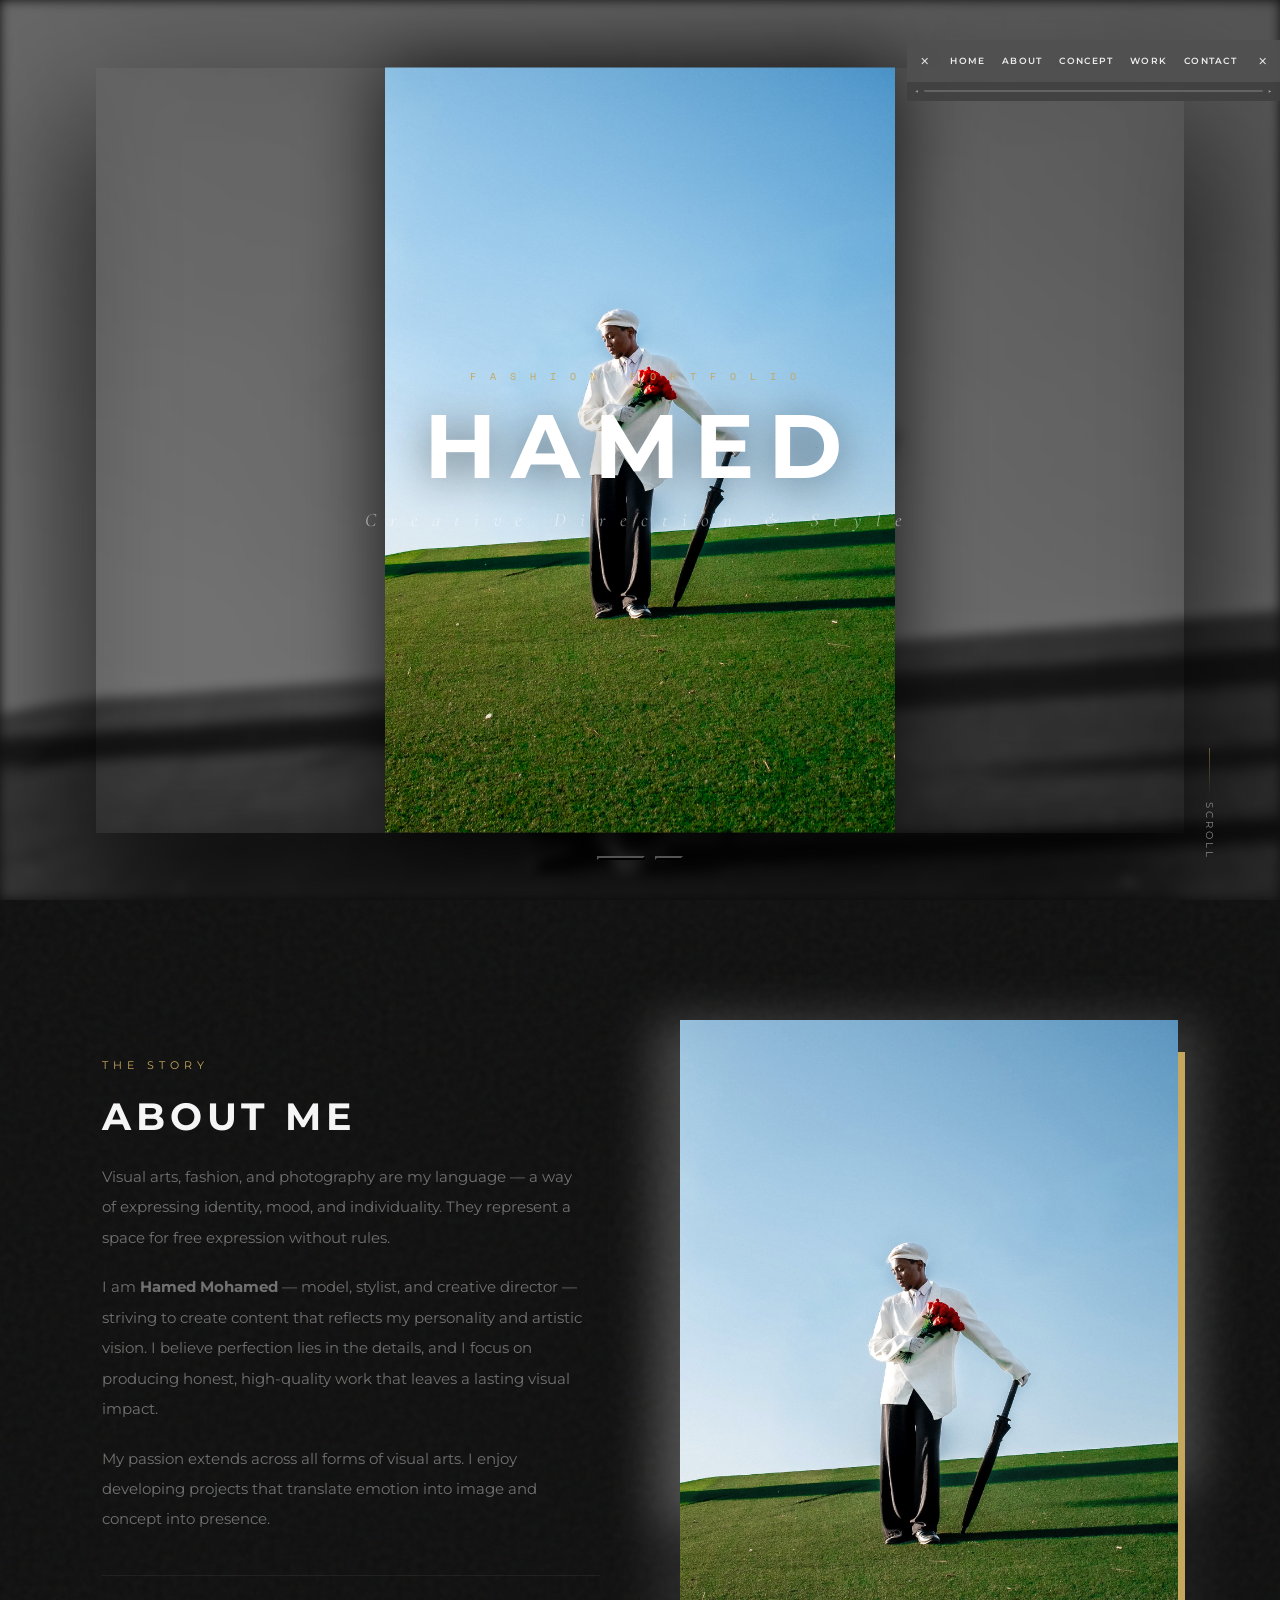
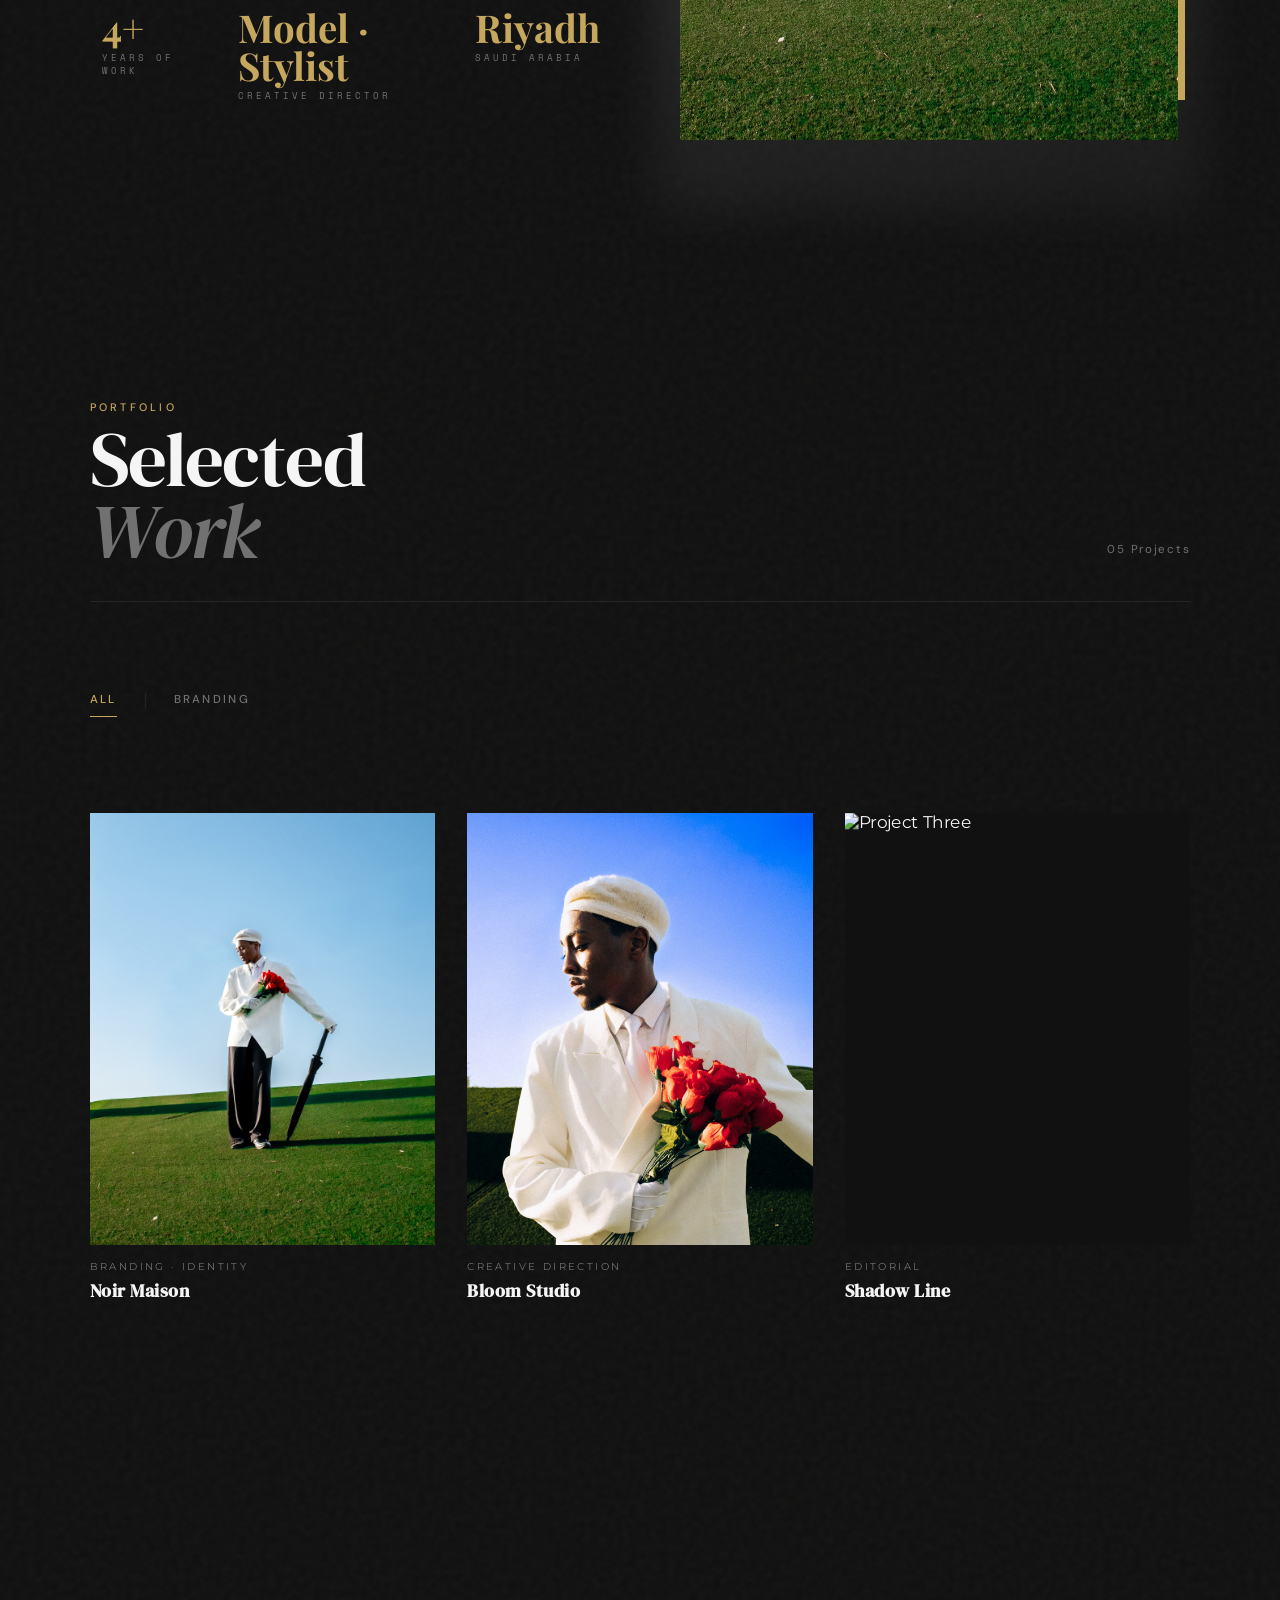
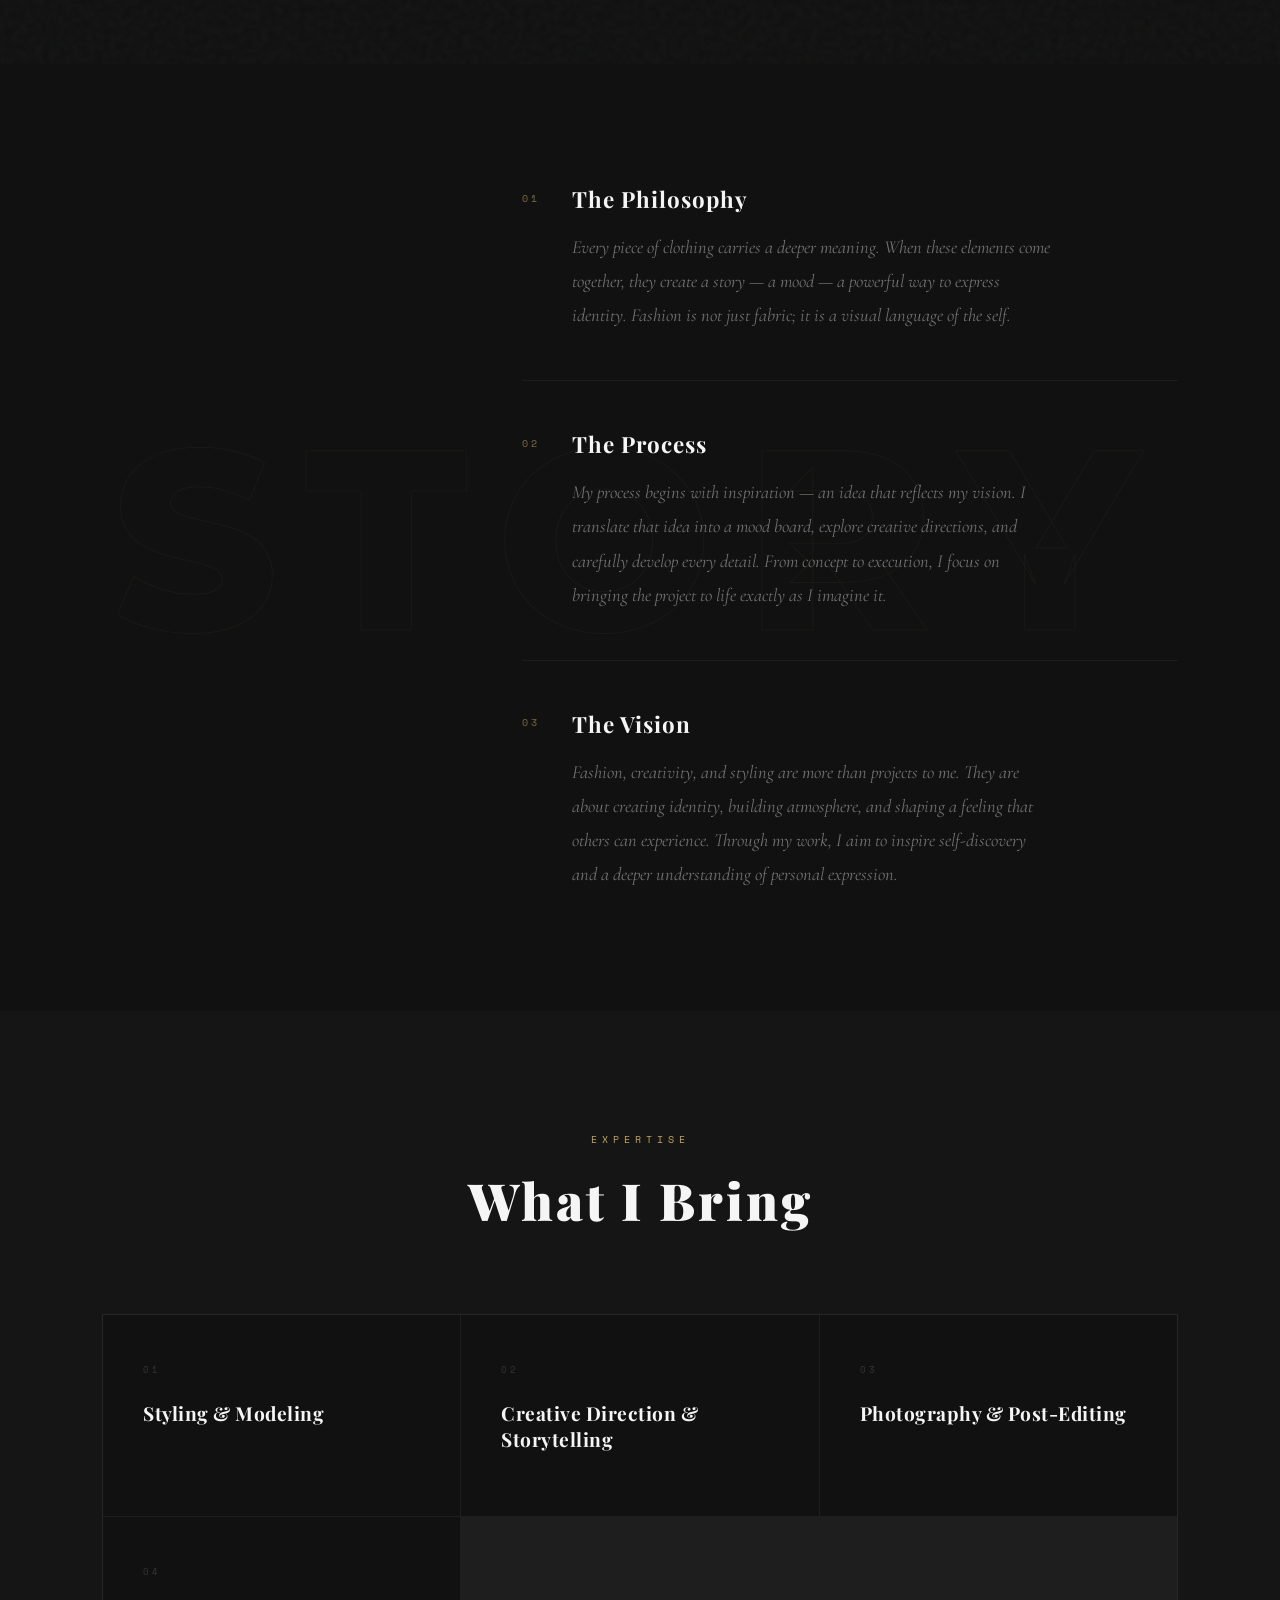
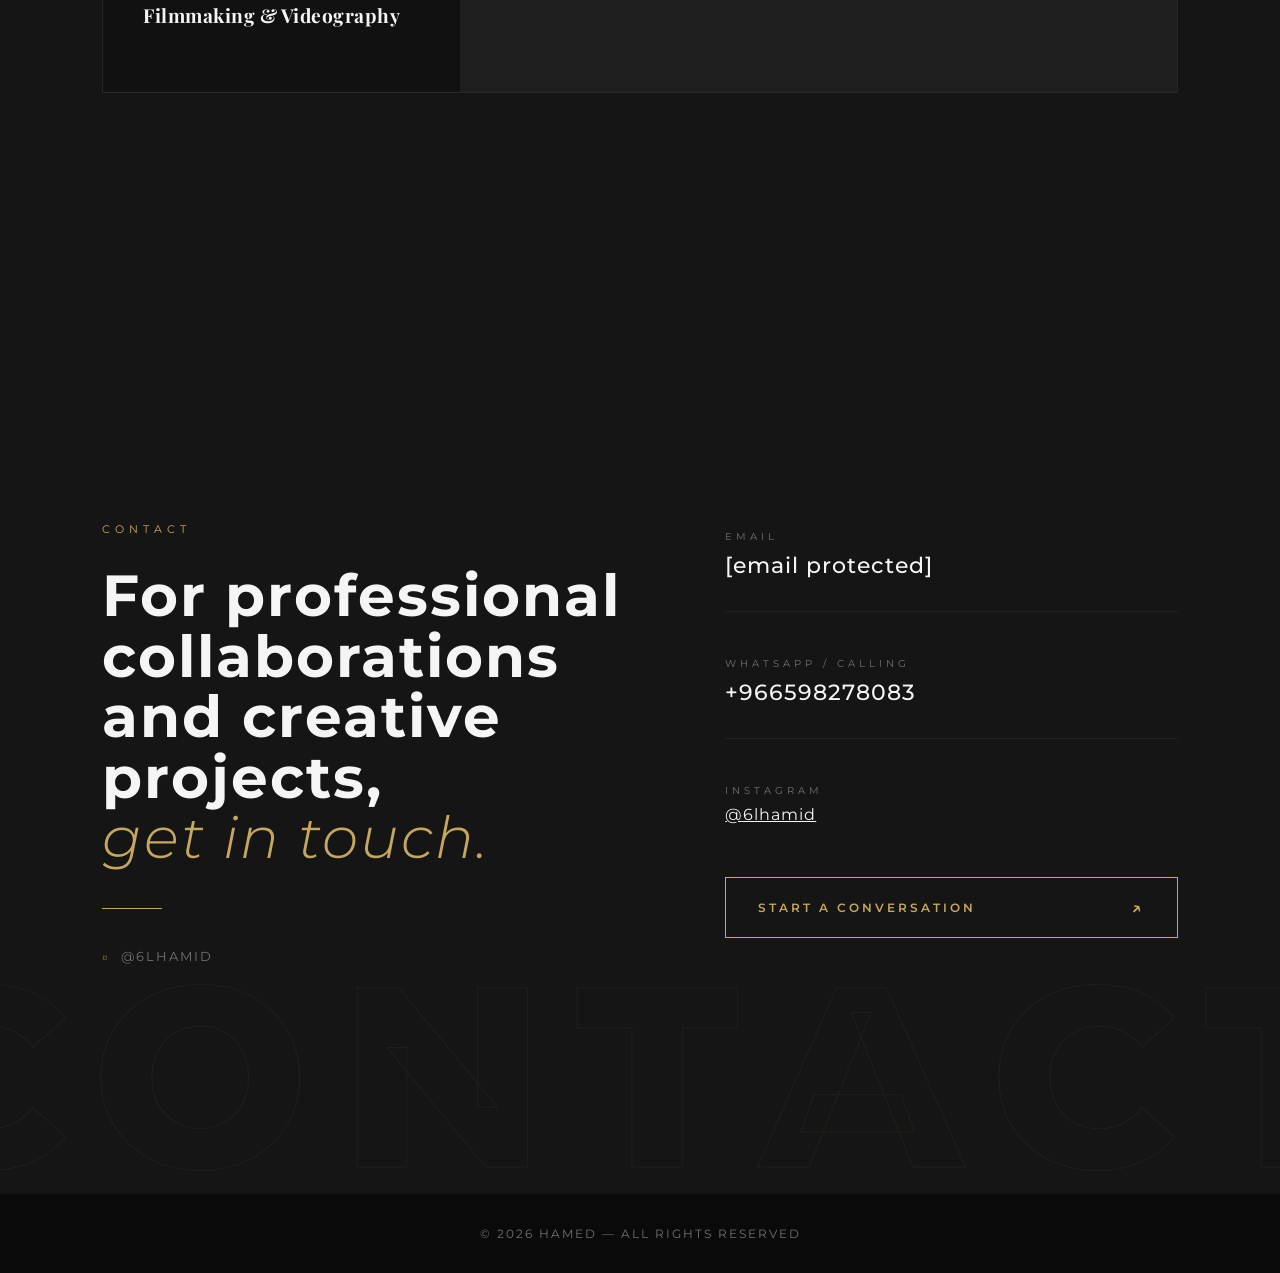
==== commit 46ad8911: "Re2" ====
--- a/index.html
+++ b/index.html
@@ -19,22 +19,35 @@
     <div id="wp-cursor-ring"></div>
 
     <!-- ===== HEADER ===== -->
-    <header class="site-header">
-
+    <header class="site-header" id="siteHeader">
+
+        <!-- links row -->
         <div class="header-inner">
-
-            <button class="menu-toggle" aria-label="Open Menu">☰</button>
-
-            <nav class="main-nav">
-                <ul>
-                    <li><a href="#">HOME</a></li>
-                    <li><a href="#">ABOUT</a></li>
-                    <li><a href="#">TECHNO</a></li>
-                    <li><a href="#">WORK</a></li>
-                    <li><a href="#">CONTACT</a></li>
-                </ul>
-            </nav>
-
+            <!-- Left × always visible — toggles nav -->
+            <button class="nav-close-btn" id="navToggleBtn" aria-label="Toggle nav">&times;</button>
+            <!-- This wrapper slides in/out -->
+            <div class="nav-links-wrap">
+                <nav class="main-nav">
+                    <ul>
+                        <li><a href="#home">HOME</a></li>
+                        <li><a href="#about">ABOUT</a></li>
+                        <li><a href="#concept">CONCEPT</a></li>
+                        <li><a href="#projects">WORK</a></li>
+                        <li><a href="#contact">CONTACT</a></li>
+                    </ul>
+                </nav>
+                <!-- Right × also hides when collapsed -->
+                <button class="nav-close-btn nav-close-btn-right" aria-label="Toggle nav">&times;</button>
+            </div>
+        </div>
+
+        <!-- progress bar row -->
+        <div class="header-progress-row">
+            <span class="header-progress-arrow">&#9664;</span>
+            <div class="header-progress-track">
+                <div class="header-progress-fill" id="navProgressFill"></div>
+            </div>
+            <span class="header-progress-arrow">&#9654;</span>
         </div>
 
     </header>
@@ -69,31 +82,44 @@
     <!-- ===== About Section ===== -->
     <section id="about" class="about-section">
         <div class="about-container">
+
             <div class="about-text reveal-left">
                 <span class="about-label">The Story</span>
                 <h2>ABOUT ME</h2>
+
                 <p>
-                    Fashion is not just style — it is transformation. I am Hamed, a fashion creative based in Riyadh,
-                    Saudi Arabia, with a deep passion for building identities through clothing, texture, and visual
-                    storytelling.
+                    Visual arts, fashion, and photography are my language — a way of expressing identity, mood, and
+                    individuality. They represent a space for free expression without rules.
                 </p>
+
                 <p style="margin-top:1.2rem;">
-                    My work explores the tension between tradition and modernity, softness and edge, silence and
-                    statement. Every look I curate is a chapter in a larger narrative — one that challenges convention
-                    and celebrates individuality.
+                    I am <strong>Hamed Mohamed</strong> — model, stylist, and creative director — striving to create
+                    content
+                    that reflects my personality and artistic vision. I believe perfection lies in the details, and I
+                    focus
+                    on producing honest, high-quality work that leaves a lasting visual impact.
                 </p>
+
+                <p style="margin-top:1.2rem;">
+                    My passion extends across all forms of visual arts. I enjoy developing projects that translate
+                    emotion
+                    into image and concept into presence.
+                </p>
+
                 <div class="about-stats">
                     <div class="stat-item">
                         <span class="stat-number">4+</span>
-                        <span class="stat-label">Collections</span>
-                    </div>
+                        <span class="stat-label">Years of Work</span>
+                    </div>
+
                     <div class="stat-item">
-                        <span class="stat-number">2+</span>
-                        <span class="stat-label">Years of Work</span>
-                    </div>
+                        <span class="stat-number">Model · Stylist</span>
+                        <span class="stat-label">Creative Director</span>
+                    </div>
+
                     <div class="stat-item">
-                        <span class="stat-number">KSA</span>
-                        <span class="stat-label">Based</span>
+                        <span class="stat-number">Riyadh</span>
+                        <span class="stat-label">Saudi Arabia</span>
                     </div>
                 </div>
             </div>
@@ -101,13 +127,11 @@
             <div class="about-image-wrapper reveal-right">
                 <div class="about-bg-live"></div>
                 <div class="about-accent"></div>
-                <img src="images/look1.jpg" alt="About Image">
-            </div>
-        </div>
-    </section>
-
-    <!-- ===== Selected Work / Chapters Section ===== -->
-
+                <img src="images/look1.jpg" alt="Hamed Mohamed">
+            </div>
+
+        </div>
+    </section>
     <!-- ===== Projects Section (from work.html) ===== -->
     <section id="projects" class="work-projects-section">
 
@@ -195,6 +219,7 @@
         <div class="concept-bg-text" aria-hidden="true">STORY</div>
 
         <div class="concept-inner">
+
             <div class="concept-left reveal-left">
                 <span class="concept-label">Concept &amp; Story</span>
                 <h2 class="concept-heading">
@@ -204,139 +229,145 @@
             </div>
 
             <div class="concept-right reveal-right">
+
+                <!-- 01 -->
                 <div class="concept-block">
                     <span class="concept-num">01</span>
                     <div>
                         <h3 class="concept-block-title">The Philosophy</h3>
-                        <p class="concept-block-text">Every garment carries memory. Every silhouette holds a story. My
-                            creative process begins not with fabric, but with feeling — a mood, a tension, an unspoken
-                            truth that demands to be worn.</p>
-                    </div>
-                </div>
+                        <p class="concept-block-text">
+                            Every piece of clothing carries a deeper meaning. When these elements come together,
+                            they create a story — a mood — a powerful way to express identity.
+                            Fashion is not just fabric; it is a visual language of the self.
+                        </p>
+                    </div>
+                </div>
+
+                <!-- 02 -->
                 <div class="concept-block">
                     <span class="concept-num">02</span>
                     <div>
                         <h3 class="concept-block-title">The Process</h3>
-                        <p class="concept-block-text">From mood board to final look, I work in chapters. Each collection
-                            is built around a single emotional core — then pushed until the idea breaks into something
-                            unexpected and real.</p>
-                    </div>
-                </div>
+                        <p class="concept-block-text">
+                            My process begins with inspiration — an idea that reflects my vision.
+                            I translate that idea into a mood board, explore creative directions,
+                            and carefully develop every detail. From concept to execution,
+                            I focus on bringing the project to life exactly as I imagine it.
+                        </p>
+                    </div>
+                </div>
+
+                <!-- 03 -->
                 <div class="concept-block">
                     <span class="concept-num">03</span>
                     <div>
                         <h3 class="concept-block-title">The Vision</h3>
-                        <p class="concept-block-text">I believe fashion is the most democratic art form — wearable,
-                            immediate, personal. My goal is to create looks that don't just photograph well, but that
-                            transform the person wearing them.</p>
-                    </div>
-                </div>
-            </div>
-        </div>
-    </section>
-
-    <!-- ===== Skills & Vision Section ===== -->
+                        <p class="concept-block-text">
+                            Fashion, creativity, and styling are more than projects to me.
+                            They are about creating identity, building atmosphere, and shaping a feeling
+                            that others can experience. Through my work, I aim to inspire self-discovery
+                            and a deeper understanding of personal expression.
+                        </p>
+                    </div>
+                </div>
+
+            </div>
+        </div>
+    </section>
+    <!-- ===== Skills Section ===== -->
     <section id="skills" class="skills-section">
+
         <div class="skills-header reveal">
-            <span class="skills-label">Skills &amp; Vision</span>
+            <span class="skills-label">Expertise</span>
             <h2 class="skills-heading">What I Bring</h2>
         </div>
 
         <div class="skills-grid">
+
             <div class="skill-card reveal">
                 <div class="skill-card-num">01</div>
-                <div class="skill-card-icon">◈</div>
-                <h3 class="skill-card-title">Styling &amp; Curation</h3>
-                <p class="skill-card-desc">Building cohesive looks from concept to camera. Expert in layering,
-                    proportion, and editorial direction for both personal and commercial projects.</p>
-            </div>
+                <h3 class="skill-card-title">Styling &amp; Modeling</h3>
+            </div>
+
             <div class="skill-card reveal">
                 <div class="skill-card-num">02</div>
-                <div class="skill-card-icon">◉</div>
-                <h3 class="skill-card-title">Creative Direction</h3>
-                <p class="skill-card-desc">Conceptualising full creative campaigns — from mood board to set design,
-                    wardrobe, and visual narrative, ensuring every element speaks the same language.</p>
-            </div>
+                <h3 class="skill-card-title">Creative Direction &amp; Storytelling</h3>
+            </div>
+
             <div class="skill-card reveal">
                 <div class="skill-card-num">03</div>
-                <div class="skill-card-icon">◎</div>
-                <h3 class="skill-card-title">Trend Research</h3>
-                <p class="skill-card-desc">Deep knowledge of global fashion movements, luxury houses, and emerging
-                    designers. Translating macro trends into authentic, wearable personal stories.</p>
-            </div>
+                <h3 class="skill-card-title">Photography &amp; Post-Editing</h3>
+            </div>
+
             <div class="skill-card reveal">
                 <div class="skill-card-num">04</div>
-                <div class="skill-card-icon">◇</div>
-                <h3 class="skill-card-title">Editorial Vision</h3>
-                <p class="skill-card-desc">Photography direction, set composition, and model collaboration. Crafting
-                    visual stories that are both technically refined and emotionally resonant.</p>
-            </div>
-            <div class="skill-card reveal">
-                <div class="skill-card-num">05</div>
-                <div class="skill-card-icon">◆</div>
-                <h3 class="skill-card-title">Brand Alignment</h3>
-                <p class="skill-card-desc">Understanding a brand's DNA and extending it through styling choices.
-                    Bridging the gap between a brand's identity and the human story it wants to tell.</p>
-            </div>
-            <div class="skill-card reveal">
-                <div class="skill-card-num">06</div>
-                <div class="skill-card-icon">○</div>
-                <h3 class="skill-card-title">Cultural Fluency</h3>
-                <p class="skill-card-desc">Rooted in Saudi culture while conversant in global aesthetics. Creating work
-                    that is both locally meaningful and internationally relevant.</p>
-            </div>
-        </div>
-
-        <div class="skills-vision reveal">
-            <div class="skills-vision-quote">
-                <span class="skills-vision-mark">"</span>
-                <p>I don't dress people. I build characters. The clothes are the script — and the body is the stage.</p>
-            </div>
-        </div>
-    </section>
-
+                <h3 class="skill-card-title">Filmmaking &amp; Videography</h3>
+            </div>
+
+        </div>
+
+    </section>
     <!-- ===== Contact Section ===== -->
     <section id="contact" class="contact-section">
         <span class="contact-bg-word" aria-hidden="true">CONTACT</span>
+
         <div class="contact-inner">
+
+            <!-- Left -->
             <div class="contact-left reveal-left">
-                <span class="contact-label">Get in Touch</span>
+                <span class="contact-label">Contact</span>
+
                 <h2 class="contact-heading">
-                    Let's make<br>
-                    <em>something</em><br>
-                    together.
+                    For professional collaborations<br>
+                    and creative projects,<br>
+                    <em>get in touch.</em>
                 </h2>
+
                 <div class="contact-rule"></div>
+
                 <div class="contact-socials">
-                    <a href="#" class="social-link" aria-label="Instagram">
+                    <a href="https://instagram.com/6lhamid" target="_blank" class="social-link" aria-label="Instagram">
                         <span class="social-icon">&#x25A1;</span>
-                        <span>Instagram</span>
+                        <span>@6lhamid</span>
                     </a>
                 </div>
             </div>
 
+            <!-- Right -->
             <div class="contact-right reveal-right">
+
+                <!-- Email -->
                 <div class="contact-detail">
                     <span class="contact-detail-label">Email</span>
-                    <a href="/cdn-cgi/l/email-protection#e189808c8485a18499808c918d84cf828e8c"
-                        class="contact-email"><span class="__cf_email__"
-                            data-cfemail="543c3539313014312c35392438317a373b39">[email&#160;protected]</span></a>
-                </div>
+                    <a href="/cdn-cgi/l/email-protection#aac2cbc7c3ce879c849beac2c5dec7cbc3c684c9c5c7"
+                        class="contact-email">
+                        <span class="__cf_email__"
+                            data-cfemail="c9a1a8a4a0ade4ffe7f889a1a6bda4a8a0a5e7aaa6a4">[email&#160;protected]</span>
+                    </a>
+                </div>
+
+                <!-- WhatsApp -->
                 <div class="contact-detail">
-                    <span class="contact-detail-label">Based in</span>
-                    <span class="contact-detail-value">Riyadh, Saudi Arabia</span>
-                </div>
+                    <span class="contact-detail-label">WhatsApp / Calling</span>
+                    <a href="https://wa.me/966598278083" class="contact-email" target="_blank">
+                        +966598278083
+                    </a>
+                </div>
+
+                <!-- Instagram -->
                 <div class="contact-detail">
-                    <span class="contact-detail-label">Availability</span>
-                    <span class="contact-detail-value">
-                        <span class="availability-dot"></span>
-                        Open to projects
-                    </span>
-                </div>
-                <a href="/cdn-cgi/l/email-protection#4f272e222a2b0f2a372e223f232a612c2022" class="contact-cta">
+                    <span class="contact-detail-label">Instagram</span>
+                    <a href="https://instagram.com/6lhamid" target="_blank" class="contact-detail-value">
+                        @6lhamid
+                    </a>
+                </div>
+
+                <!-- CTA -->
+                <a href="/cdn-cgi/l/email-protection#046c65696d6029322a35446c6b7069656d682a676b69" class="contact-cta">
                     <span class="contact-cta-text">Start a Conversation</span>
                     <span class="contact-cta-arrow">&#8599;</span>
                 </a>
+
             </div>
         </div>
     </section>
@@ -378,7 +409,6 @@
     </div>
 
     <script src="script.js"></script>
-
 </body>
 
 </html>
--- a/style.css
+++ b/style.css
@@ -13,6 +13,163 @@
     --transition-smooth: cubic-bezier(0.76, 0, 0.24, 1);
 }
 
+/* ===== HEADER — Haikal-style collapsible right nav ===== */
+
+header.site-header {
+    position: fixed;
+    top: 2.5em;
+    right: 0;
+    z-index: 9000;
+    display: flex;
+    flex-direction: column;
+    align-items: flex-end;
+    pointer-events: none;
+    width: auto;
+    background: transparent;
+}
+
+/* Top links row */
+.header-inner {
+    pointer-events: all;
+    display: flex;
+    align-items: center;
+    background: rgba(80, 80, 80, 0.90);
+    backdrop-filter: blur(8px);
+    -webkit-backdrop-filter: blur(8px);
+    height: 2.6em;
+    overflow: hidden;
+    /* slide in/out using max-width on the links wrapper, not the whole header */
+}
+
+/* × buttons */
+.nav-close-btn {
+    display: flex;
+    align-items: center;
+    justify-content: center;
+    width: 2.4em;
+    height: 2.6em;
+    flex-shrink: 0;
+    background: transparent;
+    border: none;
+    color: rgba(255, 255, 255, 0.85);
+    font-size: 0.9rem;
+    cursor: pointer;
+    pointer-events: all;
+    padding: 0;
+    line-height: 1;
+    position: relative;
+    z-index: 1;
+}
+
+.nav-close-btn:hover {
+    background: rgba(255, 255, 255, 0.12);
+}
+
+/* Collapsible links area — only this slides, not the whole header */
+.nav-links-wrap {
+    display: flex;
+    align-items: center;
+    max-width: 600px;
+    overflow: hidden;
+    transition: max-width 0.35s ease, opacity 0.25s ease;
+    opacity: 1;
+}
+
+header.site-header.collapsed .nav-links-wrap {
+    max-width: 0;
+    opacity: 0;
+}
+
+/* Right × button also hides when collapsed */
+.nav-close-btn-right {
+    max-width: 2.4em;
+    overflow: hidden;
+    transition: max-width 0.35s ease, opacity 0.25s ease;
+    opacity: 1;
+}
+
+header.site-header.collapsed .nav-close-btn-right {
+    max-width: 0;
+    opacity: 0;
+    padding: 0;
+}
+
+/* Nav links */
+.main-nav {
+    pointer-events: all;
+}
+
+.main-nav ul {
+    display: flex;
+    list-style: none;
+    margin: 0;
+    padding: 0;
+}
+
+.main-nav ul li a {
+    display: block;
+    padding: 0 0.9em;
+    height: 2.6em;
+    line-height: 2.6em;
+    font-size: 0.58rem;
+    letter-spacing: 0.14em;
+    color: rgba(255, 255, 255, 0.9);
+    text-decoration: none;
+    font-family: 'Montserrat', sans-serif;
+    font-weight: 600;
+    white-space: nowrap;
+    text-transform: uppercase;
+    transition: background 0.15s;
+}
+
+.main-nav ul li a:hover {
+    background: rgba(255, 255, 255, 0.1);
+}
+
+/* Progress bar row */
+.header-progress-row {
+    pointer-events: all;
+    display: flex;
+    align-items: center;
+    gap: 5px;
+    padding: 0 8px;
+    height: 1.2em;
+    width: 100%;
+    background: rgba(65, 65, 65, 0.92);
+    box-sizing: border-box;
+    transition: width 0.35s ease;
+}
+
+.header-progress-arrow {
+    font-size: 0.4rem;
+    color: rgba(255, 255, 255, 0.5);
+    flex-shrink: 0;
+    user-select: none;
+    line-height: 1;
+}
+
+.header-progress-track {
+    flex: 1;
+    height: 2.5px;
+    background: rgba(255, 255, 255, 0.18);
+    border-radius: 2px;
+    overflow: hidden;
+}
+
+.header-progress-fill {
+    height: 100%;
+    width: 0%;
+    background: rgba(255, 255, 255, 0.72);
+    border-radius: 2px;
+    transition: width 0.1s linear;
+}
+
+/* Hide old hamburger */
+.menu-toggle {
+    display: none !important;
+}
+
+
 html {
     scroll-behavior: smooth;
 }
@@ -26,109 +183,13 @@
     background-image: url("data:image/svg+xml,%3Csvg viewBox='0 0 200 200' xmlns='http://www.w3.org/2000/svg'%3E%3Cfilter id='noise'%3E%3CfeTurbulence type='fractalNoise' baseFrequency='0.85' numOctaves='4' stitchTiles='stitch'/%3E%3C/filter%3E%3Crect width='100%25' height='100%25' filter='url(%23noise)' opacity='0.04'/%3E%3C/svg%3E");
 }
 
-/* ===== HEADER ===== */
-header {
-    position: fixed;
-    top: 0;
-    left: 0;
-    width: 100%;
-    height: 80px;
-    background: transparent;
-    transition: background 0.5s ease, backdrop-filter 0.5s ease;
-    z-index: 1000;
-}
-
-header.scrolled {
-    background: rgba(15, 15, 15, 0.85);
-    backdrop-filter: blur(16px);
-    -webkit-backdrop-filter: blur(16px);
-    border-bottom: 1px solid rgba(198, 167, 94, 0.08);
-}
-
-.navbar {
-    display: flex;
-    justify-content: space-between;
-    align-items: center;
-    padding: 1.5rem 5%;
-    height: 100%;
-}
-
-.nav-right {
-    display: flex;
-    align-items: center;
-    gap: 2rem;
-    margin-left: auto;
-}
+
+
+
+
 
 /* ── Desktop nav: hidden by default, slides in on navbar hover ── */
-.nav-links {
-    list-style: none;
-    display: flex;
-    gap: 2rem;
-}
-
-.nav-links li {
-    opacity: 0;
-    transform: translateX(16px);
-    pointer-events: none;
-    transition: opacity 0.35s ease, transform 0.35s ease;
-}
-
-.navbar:hover .nav-links li {
-    opacity: 1;
-    transform: translateX(0);
-    pointer-events: auto;
-}
-
-.nav-links li:nth-child(1) {
-    transition-delay: 0.04s;
-}
-
-.nav-links li:nth-child(2) {
-    transition-delay: 0.08s;
-}
-
-.nav-links li:nth-child(3) {
-    transition-delay: 0.12s;
-}
-
-.nav-links li:nth-child(4) {
-    transition-delay: 0.16s;
-}
-
-.nav-links li:nth-child(5) {
-    transition-delay: 0.20s;
-}
-
-.nav-links a {
-    text-decoration: none;
-    color: var(--color-text-main);
-    font-weight: 500;
-    text-transform: uppercase;
-    font-size: 0.78rem;
-    letter-spacing: 2.5px;
-    transition: color 0.25s ease;
-    position: relative;
-}
-
-.nav-links a::after {
-    content: '';
-    position: absolute;
-    bottom: -3px;
-    left: 0;
-    width: 0;
-    height: 1px;
-    background: var(--color-accent);
-    transition: width 0.3s var(--transition-smooth);
-}
-
-.nav-links a:hover::after {
-    width: 100%;
-}
-
-.nav-links a:hover {
-    color: var(--color-accent);
-}
+
 
 .logo {
     font-weight: 700;
@@ -139,104 +200,13 @@
 }
 
 /* ── Hamburger button (hidden on desktop) ── */
-.nav-hamburger {
-    display: none;
-    flex-direction: column;
-    justify-content: center;
-    gap: 5px;
-    background: none;
-    border: none;
-    cursor: pointer;
-    padding: 8px;
-    z-index: 1100;
-}
-
-.nav-hamburger span {
-    display: block;
-    width: 24px;
-    height: 1.5px;
-    background: var(--color-text-main);
-    transition: transform 0.35s ease, opacity 0.3s ease;
-    transform-origin: center;
-}
-
-.nav-hamburger.open span:nth-child(1) {
-    transform: translateY(6.5px) rotate(45deg);
-}
-
-.nav-hamburger.open span:nth-child(2) {
-    opacity: 0;
-    transform: scaleX(0);
-}
-
-.nav-hamburger.open span:nth-child(3) {
-    transform: translateY(-6.5px) rotate(-45deg);
-}
+
+
+
 
 /* ── Mobile dropdown ── */
-.nav-mobile-menu {
-    display: none;
-    position: absolute;
-    top: 80px;
-    left: 0;
-    width: 100%;
-    background: rgba(12, 12, 12, 0.97);
-    backdrop-filter: blur(20px);
-    -webkit-backdrop-filter: blur(20px);
-    border-bottom: 1px solid rgba(198, 167, 94, 0.12);
-    max-height: 0;
-    overflow: hidden;
-    transition: max-height 0.4s ease;
-}
-
-.nav-mobile-menu.open {
-    max-height: 400px;
-    padding: 0.5rem 0 1.5rem;
-}
-
-.nav-mobile-menu ul {
-    list-style: none;
-    display: flex;
-    flex-direction: column;
-    padding: 0 7%;
-}
-
-.nav-mobile-menu ul li a {
-    display: block;
-    padding: 1rem 0;
-    text-decoration: none;
-    color: var(--color-text-main);
-    font-size: 0.82rem;
-    font-weight: 500;
-    letter-spacing: 3px;
-    text-transform: uppercase;
-    border-bottom: 1px solid rgba(255, 255, 255, 0.05);
-    transition: color 0.25s ease, padding-left 0.25s ease;
-}
-
-.nav-mobile-menu ul li:last-child a {
-    border-bottom: none;
-}
-
-.nav-mobile-menu ul li a:hover {
-    color: var(--color-accent);
-    padding-left: 8px;
-}
-
-/* ── Mobile breakpoint ── */
-@media (max-width: 768px) {
-    .nav-right {
-        display: none;
-    }
-
-    .nav-hamburger {
-        display: flex;
-    }
-
-    .nav-mobile-menu {
-        display: block;
-    }
-}
+
+
 
 /* ===== HERO ===== */
 .hero {
@@ -1866,14 +1836,7 @@
     }
 }
 
-/* ===== NAV LINK count update ===== */
-.nav-links li:nth-child(4) {
-    transition-delay: 0.16s;
-}
-
-.nav-links li:nth-child(5) {
-    transition-delay: 0.20s;
-}
+
 
 
 /* ─── WORK SECTION SCOPED VARS & BASE ──────────────────────────────── */
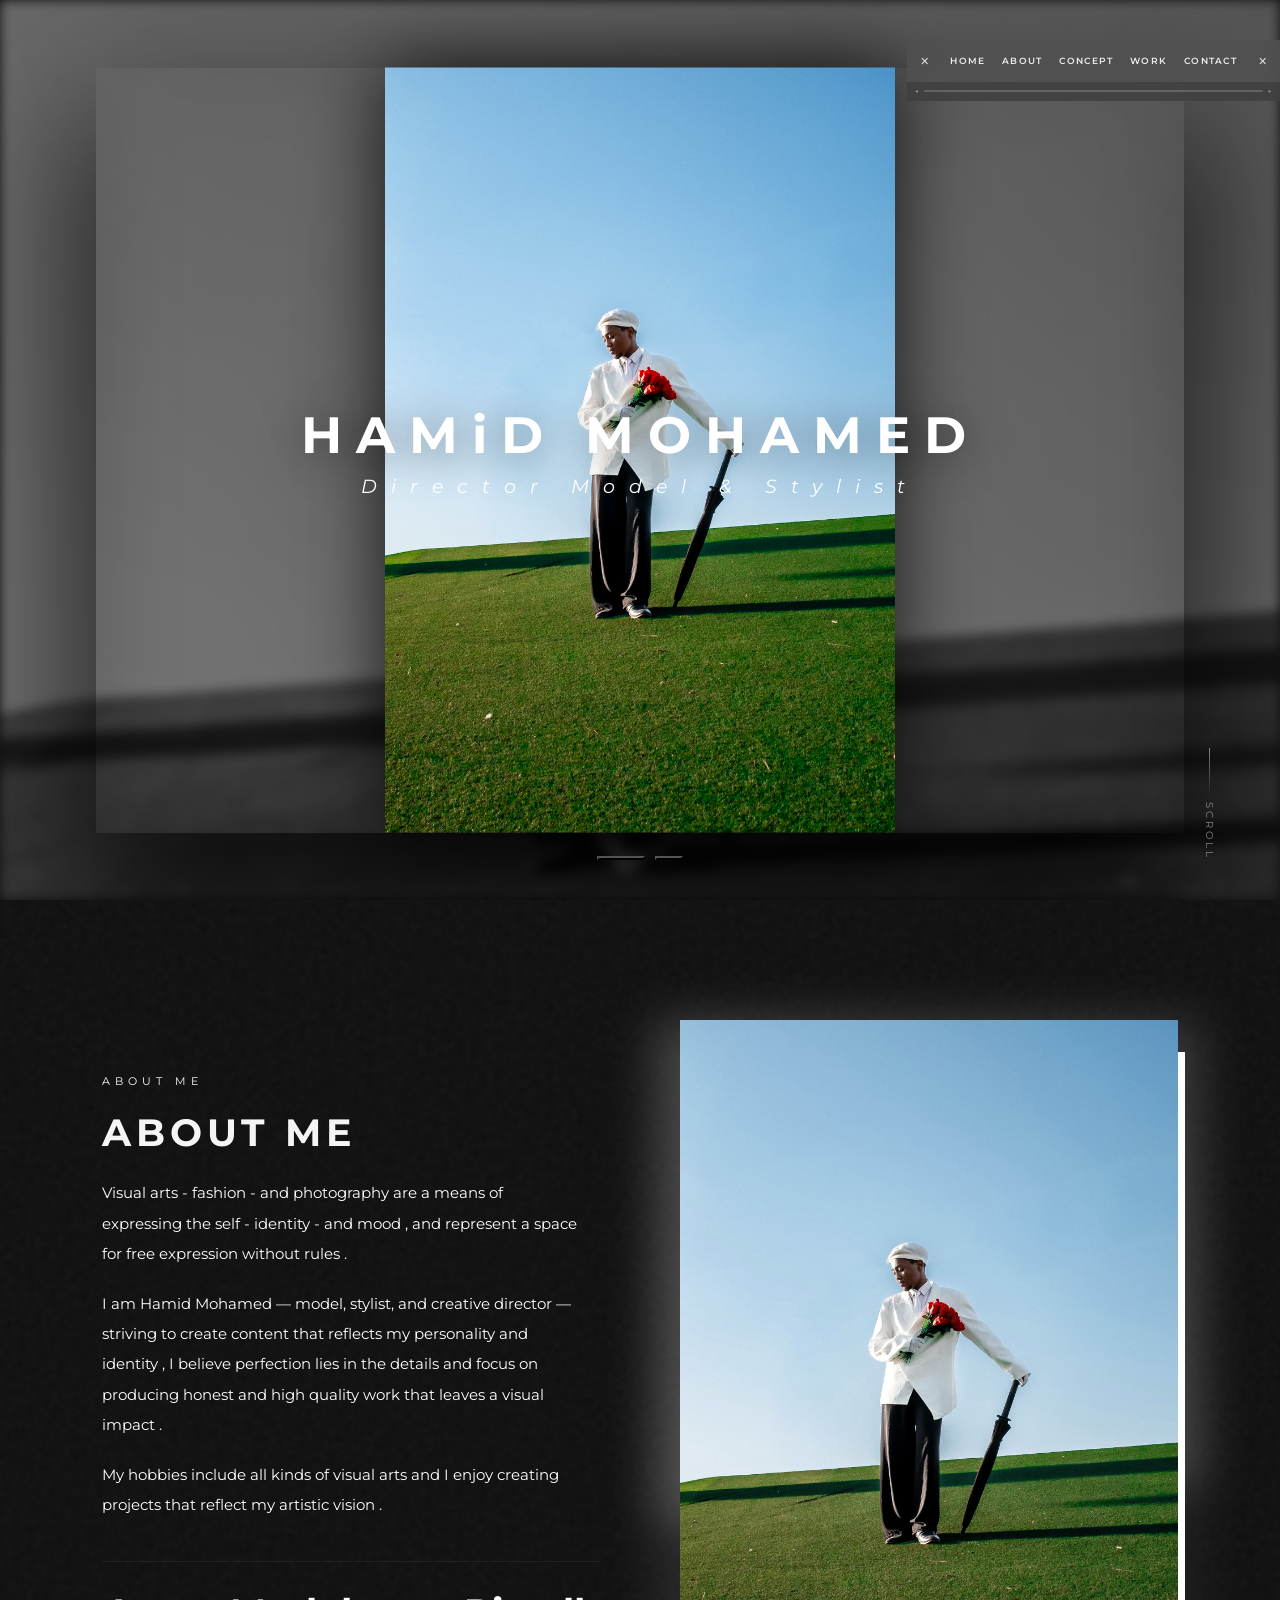
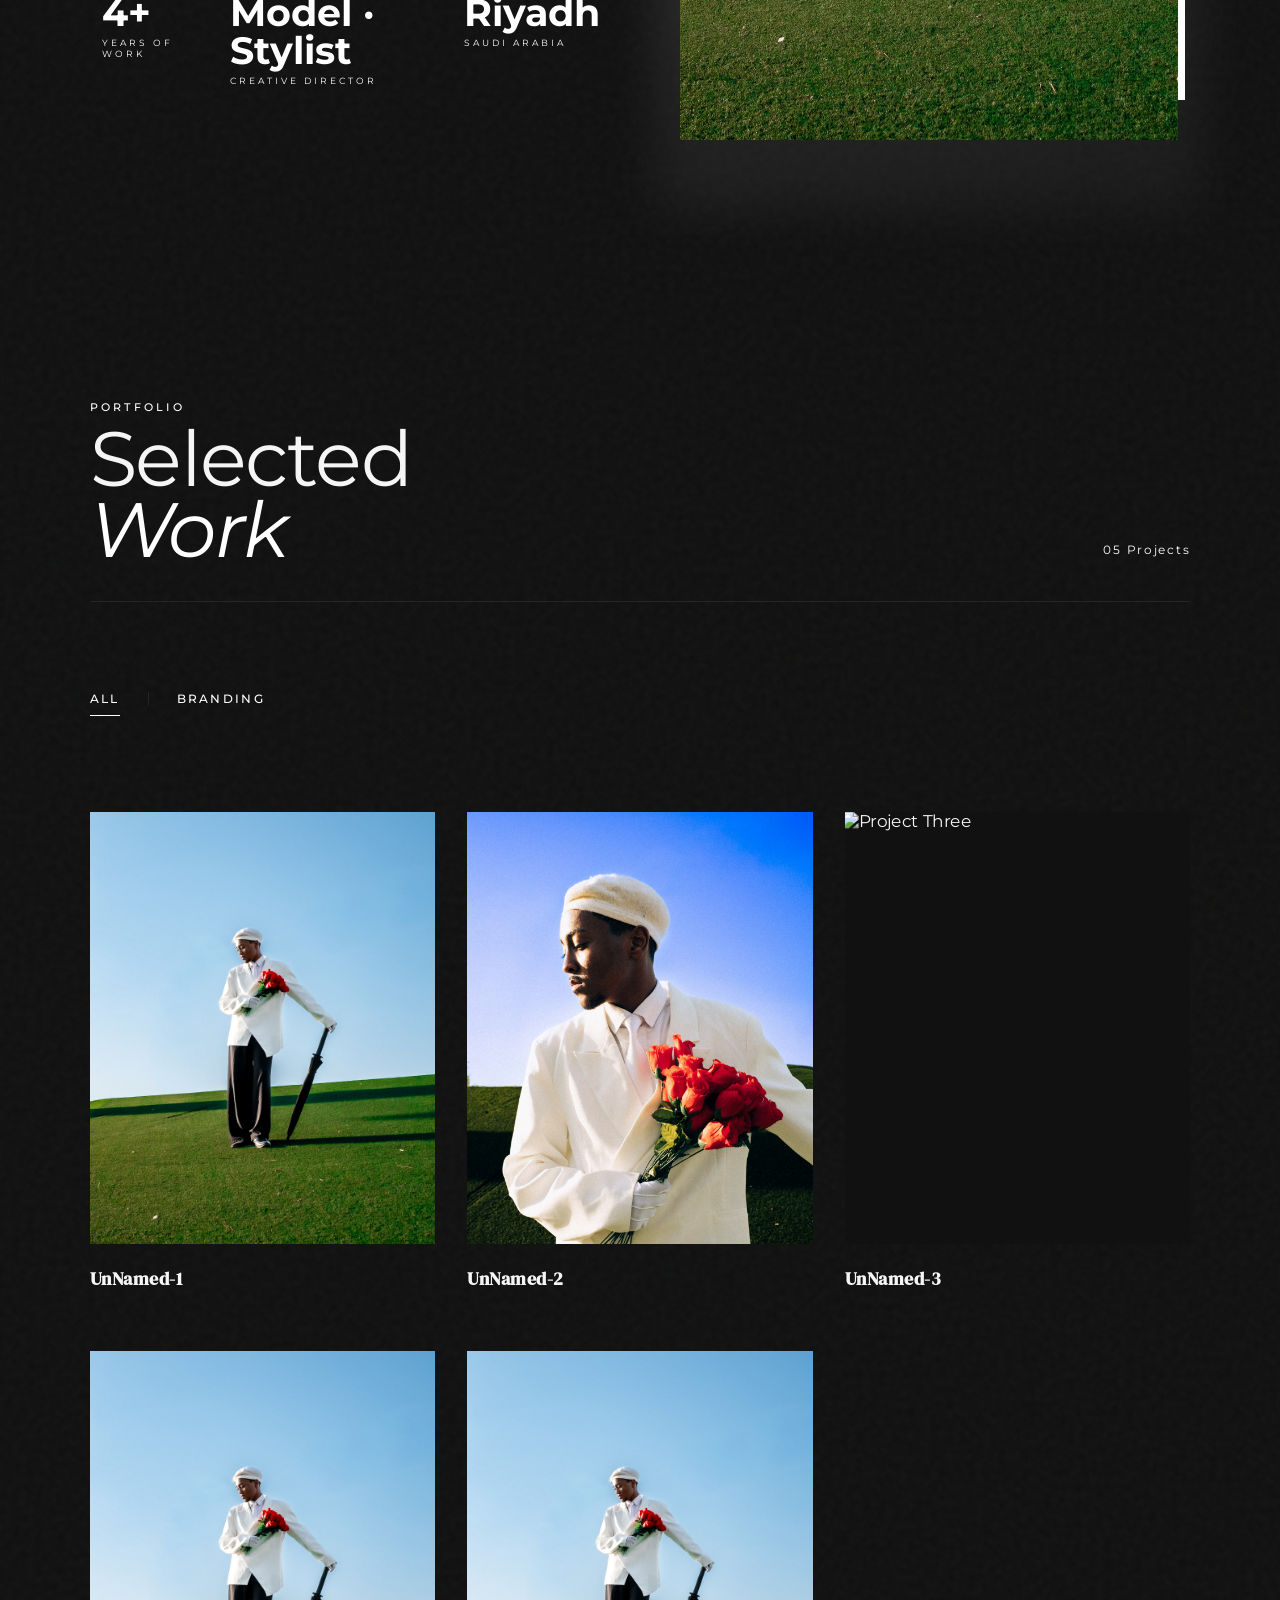
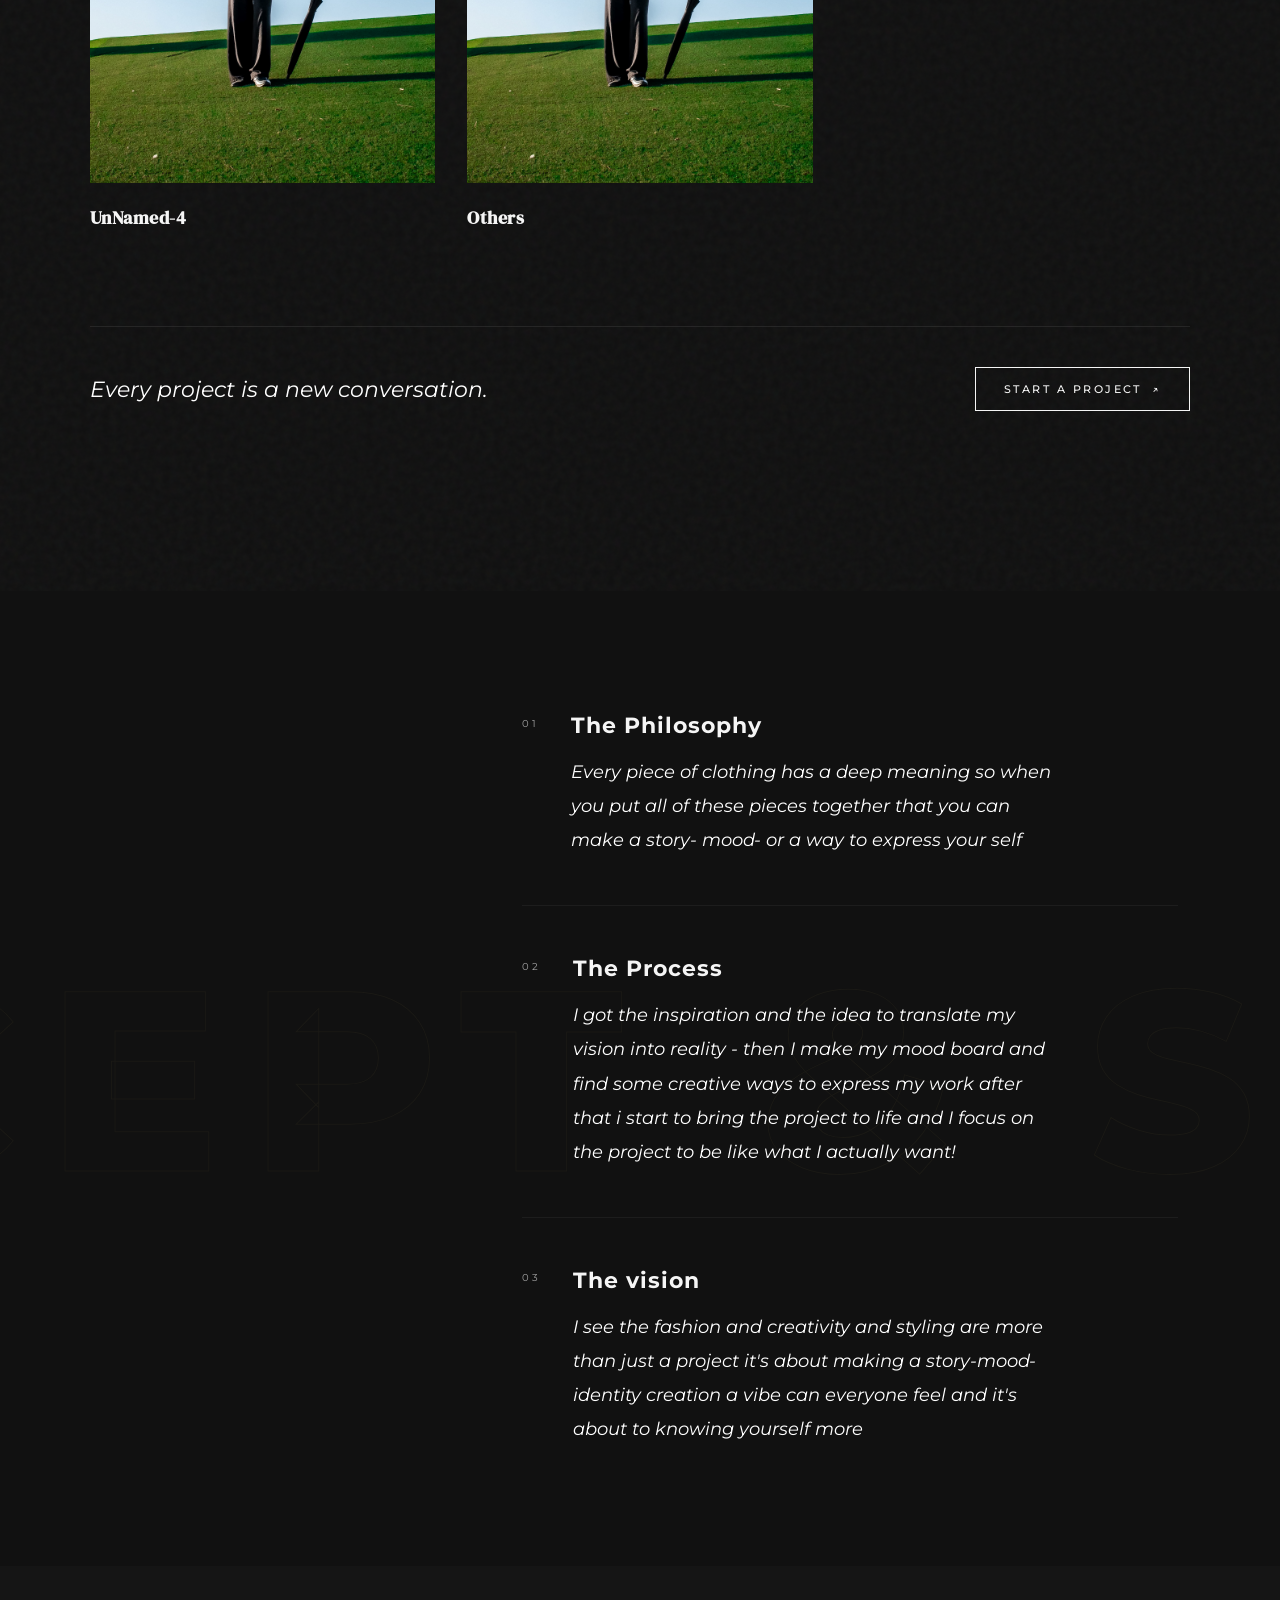
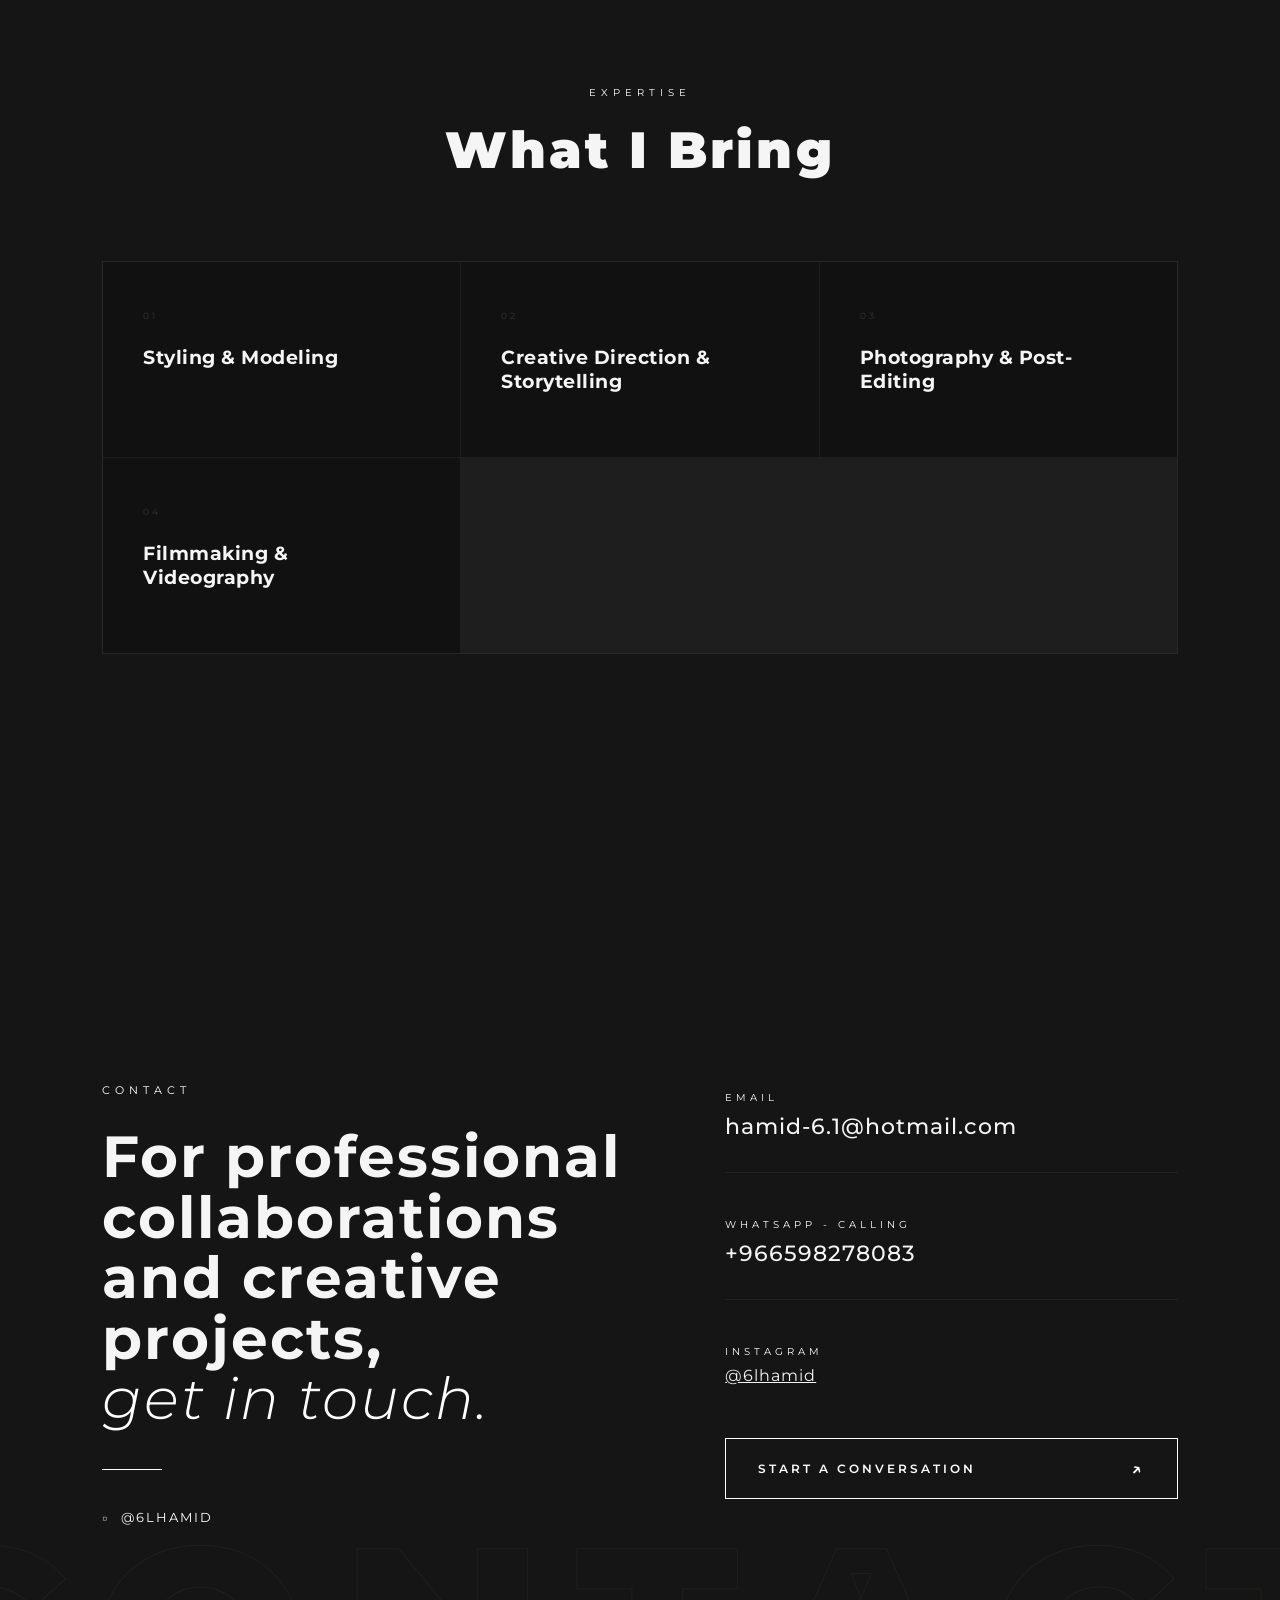
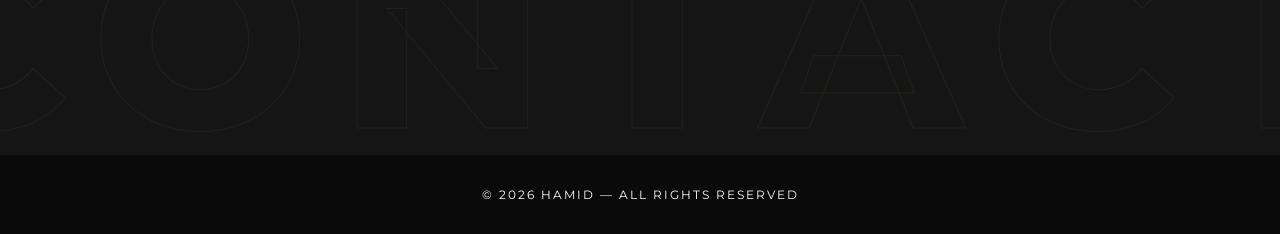
==== commit 61df3059: "edit" ====
--- a/index.html
+++ b/index.html
@@ -3,7 +3,7 @@
 
 <head>
     <meta charset="UTF-8">
-    <title>Hamed — Fashion Portfolio</title>
+    <title>Hamid — Fashion Portfolio</title>
     <meta name="viewport" content="width=device-width, initial-scale=1.0">
     <link rel="stylesheet" href="style.css">
     <link
@@ -65,9 +65,8 @@
 
         <div class="hero-overlay">
             <div class="hero-text-block">
-                <span class="hero-eyebrow">Fashion Portfolio</span>
-                <h1 class="hero-title">HAMED</h1>
-                <span class="hero-sub">Creative Direction &amp; Style</span>
+                <h1 class="hero-title">HAMiD MOHAMED</h1>
+                <span style="color: #FFFFFF;" class="hero-sub">Director Model &amp; Stylist</span>
             </div>
         </div>
 
@@ -84,55 +83,42 @@
         <div class="about-container">
 
             <div class="about-text reveal-left">
-                <span class="about-label">The Story</span>
+                <span class="about-label">About me</span>
                 <h2>ABOUT ME</h2>
 
                 <p>
-                    Visual arts, fashion, and photography are my language — a way of expressing identity, mood, and
-                    individuality. They represent a space for free expression without rules.
+                    Visual arts - fashion - and photography are a means of expressing the self - identity - and mood ,
+                    and represent a space for free expression without rules .
                 </p>
 
                 <p style="margin-top:1.2rem;">
-                    I am <strong>Hamed Mohamed</strong> — model, stylist, and creative director — striving to create
-                    content
-                    that reflects my personality and artistic vision. I believe perfection lies in the details, and I
-                    focus
-                    on producing honest, high-quality work that leaves a lasting visual impact.
+                    I am Hamid Mohamed — model, stylist, and creative director — striving to create content that
+                    reflects my personality and identity ,
+                    I believe perfection lies in the details and focus on producing honest and high quality work that
+                    leaves a visual impact .
                 </p>
 
                 <p style="margin-top:1.2rem;">
-                    My passion extends across all forms of visual arts. I enjoy developing projects that translate
-                    emotion
-                    into image and concept into presence.
+                    My hobbies include all kinds of visual arts and I enjoy creating projects that reflect my artistic
+                    vision .
                 </p>
 
                 <div class="about-stats">
-                    <div class="stat-item">
-                        <span class="stat-number">4+</span>
-                        <span class="stat-label">Years of Work</span>
-                    </div>
-
-                    <div class="stat-item">
-                        <span class="stat-number">Model · Stylist</span>
-                        <span class="stat-label">Creative Director</span>
-                    </div>
-
-                    <div class="stat-item">
-                        <span class="stat-number">Riyadh</span>
-                        <span class="stat-label">Saudi Arabia</span>
-                    </div>
-                </div>
-            </div>
-
+                    <div class="stat-item"> <span class="stat-number">4+</span> <span class="stat-label">Years of
+                            Work</span> </div>
+                    <div class="stat-item"> <span class="stat-number">Model · Stylist</span> <span
+                            class="stat-label">Creative Director</span> </div>
+                    <div class="stat-item"> <span class="stat-number">Riyadh</span> <span class="stat-label">Saudi
+                            Arabia</span> </div>
+                </div>
+            </div>
             <div class="about-image-wrapper reveal-right">
                 <div class="about-bg-live"></div>
-                <div class="about-accent"></div>
-                <img src="images/look1.jpg" alt="Hamed Mohamed">
-            </div>
-
-        </div>
-    </section>
-    <!-- ===== Projects Section (from work.html) ===== -->
+                <div class="about-accent"></div> <img src="images/look1.jpg" alt="Hamed Mohamed">
+            </div>
+        </div>
+    </section>
+    <!-- ===== Projects Section () ===== -->
     <section id="projects" class="work-projects-section">
 
         <!-- Header -->
@@ -163,8 +149,8 @@
                     </div>
 
                     <div class="wp-project-info">
-                        <p class="wp-project-category">Branding · Identity</p>
-                        <h3 class="wp-project-title">Noir Maison</h3>
+                        <p class="wp-project-category"></p>
+                        <h3 class="wp-project-title">UnNamed-1</h3>
                     </div>
 
                 </a>
@@ -179,8 +165,8 @@
                     </div>
 
                     <div class="wp-project-info">
-                        <p class="wp-project-category">Creative Direction</p>
-                        <h3 class="wp-project-title">Bloom Studio</h3>
+                        <p class="wp-project-category"></p>
+                        <h3 class="wp-project-title">UnNamed-2</h3>
                     </div>
 
                 </a>
@@ -195,13 +181,41 @@
                     </div>
 
                     <div class="wp-project-info">
-                        <p class="wp-project-category">Editorial</p>
-                        <h3 class="wp-project-title">Shadow Line</h3>
+                        <p class="wp-project-category"></p>
+                        <h3 class="wp-project-title">UnNamed-3</h3>
                     </div>
 
                 </a>
             </article>
 
+            <!-- Project 04 -->
+            <article class="wp-project-card" data-category="branding creative">
+                <a href="work.html" class="wp-project-link-wrap">
+
+                    <div class="wp-project-image">
+                        <img src="images/look1.jpg" alt="Noir Maison">
+                    </div>
+
+                    <div class="wp-project-info">
+                        <p class="wp-project-category"></p>
+                        <h3 class="wp-project-title">UnNamed-4</h3>
+                    </div>
+                </a>
+            </article>
+            <!-- Project 05 -->
+            <article class="wp-project-card" data-category="branding creative">
+                <a href="work.html" class="wp-project-link-wrap">
+
+                    <div class="wp-project-image">
+                        <img src="images/look1.jpg" alt="Noir Maison">
+                    </div>
+
+                    <div class="wp-project-info">
+                        <p class="wp-project-category"></p>
+                        <h3 class="wp-project-title">Others</h3>
+                    </div>
+                </a>
+            </article>
         </div>
         <!-- Outro -->
         <div class="wp-work-outro" id="wpWorkOutro">
@@ -216,12 +230,12 @@
 
     <!-- ===== Concept & Story Section ===== -->
     <section id="concept" class="concept-section">
-        <div class="concept-bg-text" aria-hidden="true">STORY</div>
+        <div class="concept-bg-text" aria-hidden="true">CONCEPT & STORY</div>
 
         <div class="concept-inner">
 
             <div class="concept-left reveal-left">
-                <span class="concept-label">Concept &amp; Story</span>
+                <span class="concept-label">CONCEPT & STORY</span>
                 <h2 class="concept-heading">
                     Fashion as<br>
                     <em>Language.</em>
@@ -236,9 +250,8 @@
                     <div>
                         <h3 class="concept-block-title">The Philosophy</h3>
                         <p class="concept-block-text">
-                            Every piece of clothing carries a deeper meaning. When these elements come together,
-                            they create a story — a mood — a powerful way to express identity.
-                            Fashion is not just fabric; it is a visual language of the self.
+                            Every piece of clothing has a deep meaning so when you put all of these pieces together that
+                            you can make a story- mood- or a way to express your self
                         </p>
                     </div>
                 </div>
@@ -249,10 +262,9 @@
                     <div>
                         <h3 class="concept-block-title">The Process</h3>
                         <p class="concept-block-text">
-                            My process begins with inspiration — an idea that reflects my vision.
-                            I translate that idea into a mood board, explore creative directions,
-                            and carefully develop every detail. From concept to execution,
-                            I focus on bringing the project to life exactly as I imagine it.
+                            I got the inspiration and the idea to translate my vision into reality - then I make my mood
+                            board and find some creative ways to express my work after that i start to bring the project
+                            to life and I focus on the project to be like what I actually want!
                         </p>
                     </div>
                 </div>
@@ -261,12 +273,11 @@
                 <div class="concept-block">
                     <span class="concept-num">03</span>
                     <div>
-                        <h3 class="concept-block-title">The Vision</h3>
+                        <h3 class="concept-block-title">The vision</h3>
                         <p class="concept-block-text">
-                            Fashion, creativity, and styling are more than projects to me.
-                            They are about creating identity, building atmosphere, and shaping a feeling
-                            that others can experience. Through my work, I aim to inspire self-discovery
-                            and a deeper understanding of personal expression.
+                            I see the fashion and creativity and styling are more than just a project it's about making
+                            a story-mood-identity creation a vibe can everyone feel and it's about to knowing yourself
+                            more
                         </p>
                     </div>
                 </div>
@@ -339,16 +350,14 @@
                 <!-- Email -->
                 <div class="contact-detail">
                     <span class="contact-detail-label">Email</span>
-                    <a href="/cdn-cgi/l/email-protection#aac2cbc7c3ce879c849beac2c5dec7cbc3c684c9c5c7"
-                        class="contact-email">
-                        <span class="__cf_email__"
-                            data-cfemail="c9a1a8a4a0ade4ffe7f889a1a6bda4a8a0a5e7aaa6a4">[email&#160;protected]</span>
+                    <a href="mailto:hamid-6.1@hotmail.com" class="contact-email">
+                        hamid-6.1@hotmail.com
                     </a>
                 </div>
 
                 <!-- WhatsApp -->
                 <div class="contact-detail">
-                    <span class="contact-detail-label">WhatsApp / Calling</span>
+                    <span class="contact-detail-label">WhatsApp - calling</span>
                     <a href="https://wa.me/966598278083" class="contact-email" target="_blank">
                         +966598278083
                     </a>
@@ -363,7 +372,7 @@
                 </div>
 
                 <!-- CTA -->
-                <a href="/cdn-cgi/l/email-protection#046c65696d6029322a35446c6b7069656d682a676b69" class="contact-cta">
+                <a href="mailto:hamid-6.1@hotmail.com" class="contact-cta">
                     <span class="contact-cta-text">Start a Conversation</span>
                     <span class="contact-cta-arrow">&#8599;</span>
                 </a>
@@ -371,10 +380,9 @@
             </div>
         </div>
     </section>
-
     <!-- ===== Footer ===== -->
     <footer>
-        <p>© 2026 Hamed — All Rights Reserved</p>
+        <p>© 2026 Hamid — All Rights Reserved</p>
     </footer>
 
     <!-- ===== Chapter Overlay ===== -->
--- a/style.css
+++ b/style.css
@@ -8,12 +8,11 @@
     --color-bg-main: #0F0F0F;
     --color-bg-secondary: #151515;
     --color-text-main: #F5F5F5;
-    --color-text-muted: #717171;
-    --color-accent: #C6A75E;
+    --color-text-muted: #FFFFFF;
+    --color-accent: #FFFFFF;
     --transition-smooth: cubic-bezier(0.76, 0, 0.24, 1);
 }
 
-/* ===== HEADER — Haikal-style collapsible right nav ===== */
 
 header.site-header {
     position: fixed;
@@ -272,7 +271,7 @@
 }
 
 .hero-title {
-    font-size: clamp(2.5rem, 7vw, 7rem);
+    font-size: clamp(2rem, 4vw, 4rem);
     letter-spacing: 14px;
     font-weight: 700;
     color: white;
@@ -565,7 +564,7 @@
 
 /* ===== CHAPTERS SECTION ===== */
 :root {
-    --accent: #C6A75E;
+    --accent: #ffffff;
     --chapter-bg: #0f0f0f;
     --chapter-surface: #141414;
     --chapter-text: #f5f5f5;
@@ -586,7 +585,7 @@
 body .chapter-content {
     background: #111;
     color: #f5f5f5;
-    font-family: 'Cormorant Garamond', serif;
+    font-family: 'Montserrat', sans-serif;
     overflow-x: hidden;
 }
 
@@ -613,7 +612,7 @@
 }
 
 .chapters-header .label {
-    font-family: 'Space Mono', monospace;
+    font-family: 'Montserrat', sans-serif;
     font-size: 0.65rem;
     letter-spacing: 0.25em;
     text-transform: uppercase;
@@ -676,7 +675,7 @@
     position: absolute;
     top: 28px;
     left: 28px;
-    font-family: 'Space Mono', monospace;
+    font-family: 'Montserrat', sans-serif;
     font-size: 0.6rem;
     letter-spacing: 0.2em;
     color: rgba(255, 255, 255, 0.7);
@@ -738,7 +737,7 @@
 }
 
 .chapter-eyebrow {
-    font-family: 'Space Mono', monospace;
+    font-family: 'Montserrat', sans-serif;
     font-size: 0.6rem;
     letter-spacing: 0.3em;
     text-transform: uppercase;
@@ -758,7 +757,7 @@
 }
 
 .chapter-title {
-    font-family: 'Playfair Display', serif;
+    font-family: 'Montserrat', sans-serif;
     font-size: clamp(3.5rem, 6vw, 7rem);
     font-weight: 900;
     line-height: 0.9;
@@ -798,7 +797,7 @@
 }
 
 .chapter-desc {
-    font-family: 'Cormorant Garamond', serif;
+    font-family: 'Montserrat', sans-serif;
     font-size: 1.2rem;
     font-style: italic;
     color: var(--chapter-muted);
@@ -811,7 +810,7 @@
     display: inline-flex;
     align-items: center;
     gap: 12px;
-    font-family: 'Space Mono', monospace;
+    font-family: 'Montserrat', sans-serif;
     font-size: 0.6rem;
     letter-spacing: 0.25em;
     text-transform: uppercase;
@@ -831,7 +830,7 @@
 
 .chapter-cta::after {
     content: '→';
-    font-family: serif;
+    font-family: 'Montserrat', sans-serif;
     font-size: 0.9rem;
 }
 
@@ -840,7 +839,7 @@
     position: absolute;
     bottom: 28px;
     right: 36px;
-    font-family: 'Space Mono', monospace;
+    font-family: 'Montserrat', sans-serif;
     font-size: 0.55rem;
     letter-spacing: 0.2em;
     border-bottom: 1px solid var(--chapter-rule);
@@ -1063,7 +1062,7 @@
 }
 
 .overlay-title {
-    font-family: 'Cormorant Garamond', serif;
+    font-family: 'Montserrat', sans-serif;
     font-size: clamp(3.5rem, 7vw, 7rem);
     font-weight: 300;
     color: #fff;
@@ -1265,7 +1264,7 @@
     display: block;
     font-size: 0.7rem;
     letter-spacing: 5px;
-    color: var(--color-accent, #C6A75E);
+    color: var(--color-accent, #FFFFFF);
     text-transform: uppercase;
     margin-bottom: 1.8rem;
 }
@@ -1282,13 +1281,13 @@
 .contact-heading em {
     font-style: italic;
     font-weight: 300;
-    color: var(--color-accent, #C6A75E);
+    color: var(--color-accent, #FFFFFF);
 }
 
 .contact-rule {
     width: 60px;
     height: 1px;
-    background: var(--color-accent, #C6A75E);
+    background: var(--color-accent, #FFFFFF);
     margin-bottom: 2.5rem;
     /* Animate width on reveal */
     transform-origin: left;
@@ -1318,13 +1317,13 @@
 }
 
 .social-link:hover {
-    color: var(--color-accent, #C6A75E);
+    color: var(--color-accent, #FFFFFF);
     gap: 18px;
 }
 
 .social-icon {
     font-size: 0.55rem;
-    color: var(--color-accent, #C6A75E);
+    color: var(--color-accent, #FFFFFF);
     transition: transform 0.3s ease;
 }
 
@@ -1379,12 +1378,12 @@
     left: 0;
     width: 0;
     height: 1px;
-    background: var(--color-accent, #C6A75E);
+    background: var(--color-accent, #FFFFFF);
     transition: width 0.4s cubic-bezier(0.76, 0, 0.24, 1);
 }
 
 .contact-email:hover {
-    color: var(--color-accent, #C6A75E);
+    color: var(--color-accent, #FFFFFF);
 }
 
 .contact-email:hover::after {
@@ -1431,8 +1430,8 @@
     justify-content: space-between;
     gap: 1.5rem;
     padding: 1.2rem 2rem;
-    border: 1px solid var(--color-accent, #C6A75E);
-    color: var(--color-accent, #C6A75E);
+    border: 1px solid var(--color-accent, #FFFFFF);
+    color: var(--color-accent, #FFFFFF);
     text-decoration: none;
     font-size: 0.75rem;
     letter-spacing: 3px;
@@ -1449,7 +1448,7 @@
     content: '';
     position: absolute;
     inset: 0;
-    background: var(--color-accent, #C6A75E);
+    background: var(--color-accent, #FFFFFF);
     transform: translateX(-101%);
     transition: transform 0.4s cubic-bezier(0.76, 0, 0.24, 1);
     z-index: 0;
@@ -1502,7 +1501,7 @@
 }
 
 .hero-eyebrow {
-    font-family: 'Space Mono', monospace;
+    font-family: 'Montserrat', sans-serif;
     font-size: 0.6rem;
     letter-spacing: 6px;
     text-transform: uppercase;
@@ -1512,7 +1511,7 @@
 }
 
 .hero-sub {
-    font-family: 'Cormorant Garamond', serif;
+    font-family: 'Montserrat', sans-serif;
     font-size: clamp(0.9rem, 1.5vw, 1.2rem);
     letter-spacing: 4px;
     font-style: italic;
@@ -1537,7 +1536,7 @@
 }
 
 .stat-number {
-    font-family: 'Playfair Display', serif;
+    font-family: 'Montserrat', sans-serif;
     font-size: clamp(1.8rem, 3vw, 2.5rem);
     font-weight: 700;
     color: var(--color-accent);
@@ -1545,7 +1544,7 @@
 }
 
 .stat-label {
-    font-family: 'Space Mono', monospace;
+    font-family: 'Montserrat', sans-serif;
     font-size: 0.55rem;
     letter-spacing: 3px;
     text-transform: uppercase;
@@ -1601,11 +1600,11 @@
     color: var(--color-accent);
     text-transform: uppercase;
     margin-bottom: 1.5rem;
-    font-family: 'Space Mono', monospace;
+    font-family: 'Montserrat', sans-serif;
 }
 
 .concept-heading {
-    font-family: 'Playfair Display', serif;
+    font-family: 'Montserrat', sans-serif;
     font-size: clamp(2.5rem, 4vw, 4.5rem);
     font-weight: 900;
     line-height: 1.05;
@@ -1640,7 +1639,7 @@
 }
 
 .concept-num {
-    font-family: 'Space Mono', monospace;
+    font-family: 'Montserrat', sans-serif;
     font-size: 0.6rem;
     letter-spacing: 3px;
     color: var(--color-accent);
@@ -1650,7 +1649,7 @@
 }
 
 .concept-block-title {
-    font-family: 'Playfair Display', serif;
+    font-family: 'Montserrat', sans-serif;
     font-size: 1.4rem;
     font-weight: 700;
     color: var(--color-text-main);
@@ -1659,7 +1658,7 @@
 }
 
 .concept-block-text {
-    font-family: 'Cormorant Garamond', serif;
+    font-family: 'Montserrat', sans-serif;
     font-size: 1.15rem;
     font-style: italic;
     line-height: 1.85;
@@ -1693,7 +1692,7 @@
 
 .skills-label {
     display: block;
-    font-family: 'Space Mono', monospace;
+    font-family: 'Montserrat', sans-serif;
     font-size: 0.65rem;
     letter-spacing: 5px;
     text-transform: uppercase;
@@ -1702,7 +1701,7 @@
 }
 
 .skills-heading {
-    font-family: 'Playfair Display', serif;
+    font-family: 'Montserrat', sans-serif;
     font-size: clamp(2rem, 4vw, 4rem);
     font-weight: 900;
     letter-spacing: 3px;
@@ -1746,7 +1745,7 @@
 }
 
 .skill-card-num {
-    font-family: 'Space Mono', monospace;
+    font-family: 'Montserrat', sans-serif;
     font-size: 0.55rem;
     letter-spacing: 3px;
     color: rgba(255, 255, 255, 0.15);
@@ -1767,7 +1766,7 @@
 }
 
 .skill-card-title {
-    font-family: 'Playfair Display', serif;
+    font-family: 'Montserrat', sans-serif;
     font-size: 1.2rem;
     font-weight: 700;
     color: var(--color-text-main);
@@ -1776,7 +1775,7 @@
 }
 
 .skill-card-desc {
-    font-family: 'Cormorant Garamond', serif;
+    font-family: 'Montserrat', sans-serif;
     font-size: 1.05rem;
     font-style: italic;
     line-height: 1.75;
@@ -1803,7 +1802,7 @@
     position: absolute;
     top: -30px;
     left: 20px;
-    font-family: 'Playfair Display', serif;
+    font-family: 'Montserrat', sans-serif;
     font-size: 6rem;
     color: var(--color-accent);
     opacity: 0.15;
@@ -1812,7 +1811,7 @@
 }
 
 .skills-vision-quote p {
-    font-family: 'Cormorant Garamond', serif;
+    font-family: 'Montserrat', sans-serif;
     font-size: clamp(1.4rem, 2.5vw, 2rem);
     font-style: italic;
     line-height: 1.7;
@@ -1850,8 +1849,10 @@
     --wp-accent-2: rgba(198, 167, 94, 0.15);
     --wp-rule: rgba(245, 245, 245, 0.08);
 
-    --wp-serif: 'DM Serif Display', Georgia, serif;
-    --wp-sans: 'DM Sans', system-ui, sans-serif;
+    --wp-serif: 'Montserrat', sans-serif;
+
+    --wp-sans: 'Montserrat', sans-serif;
+
 
     --wp-ease: var(--transition-smooth);
 }
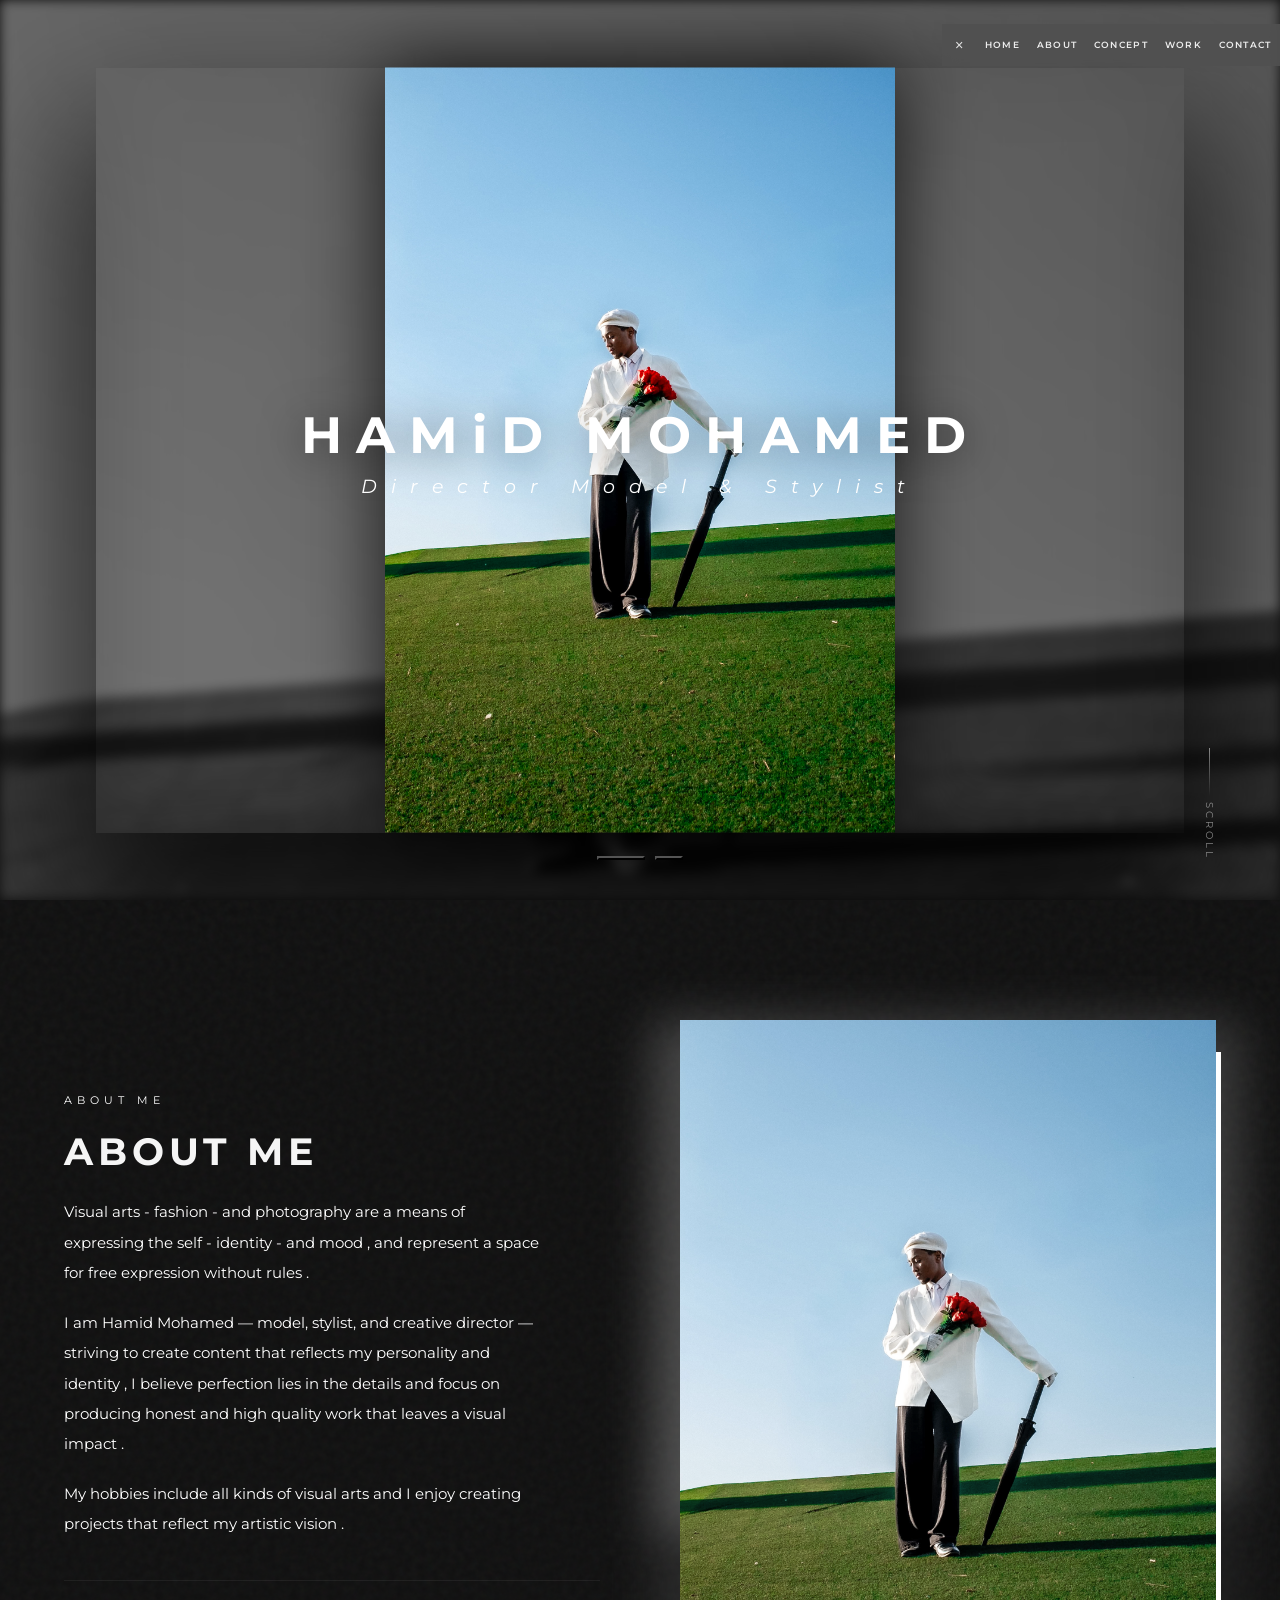
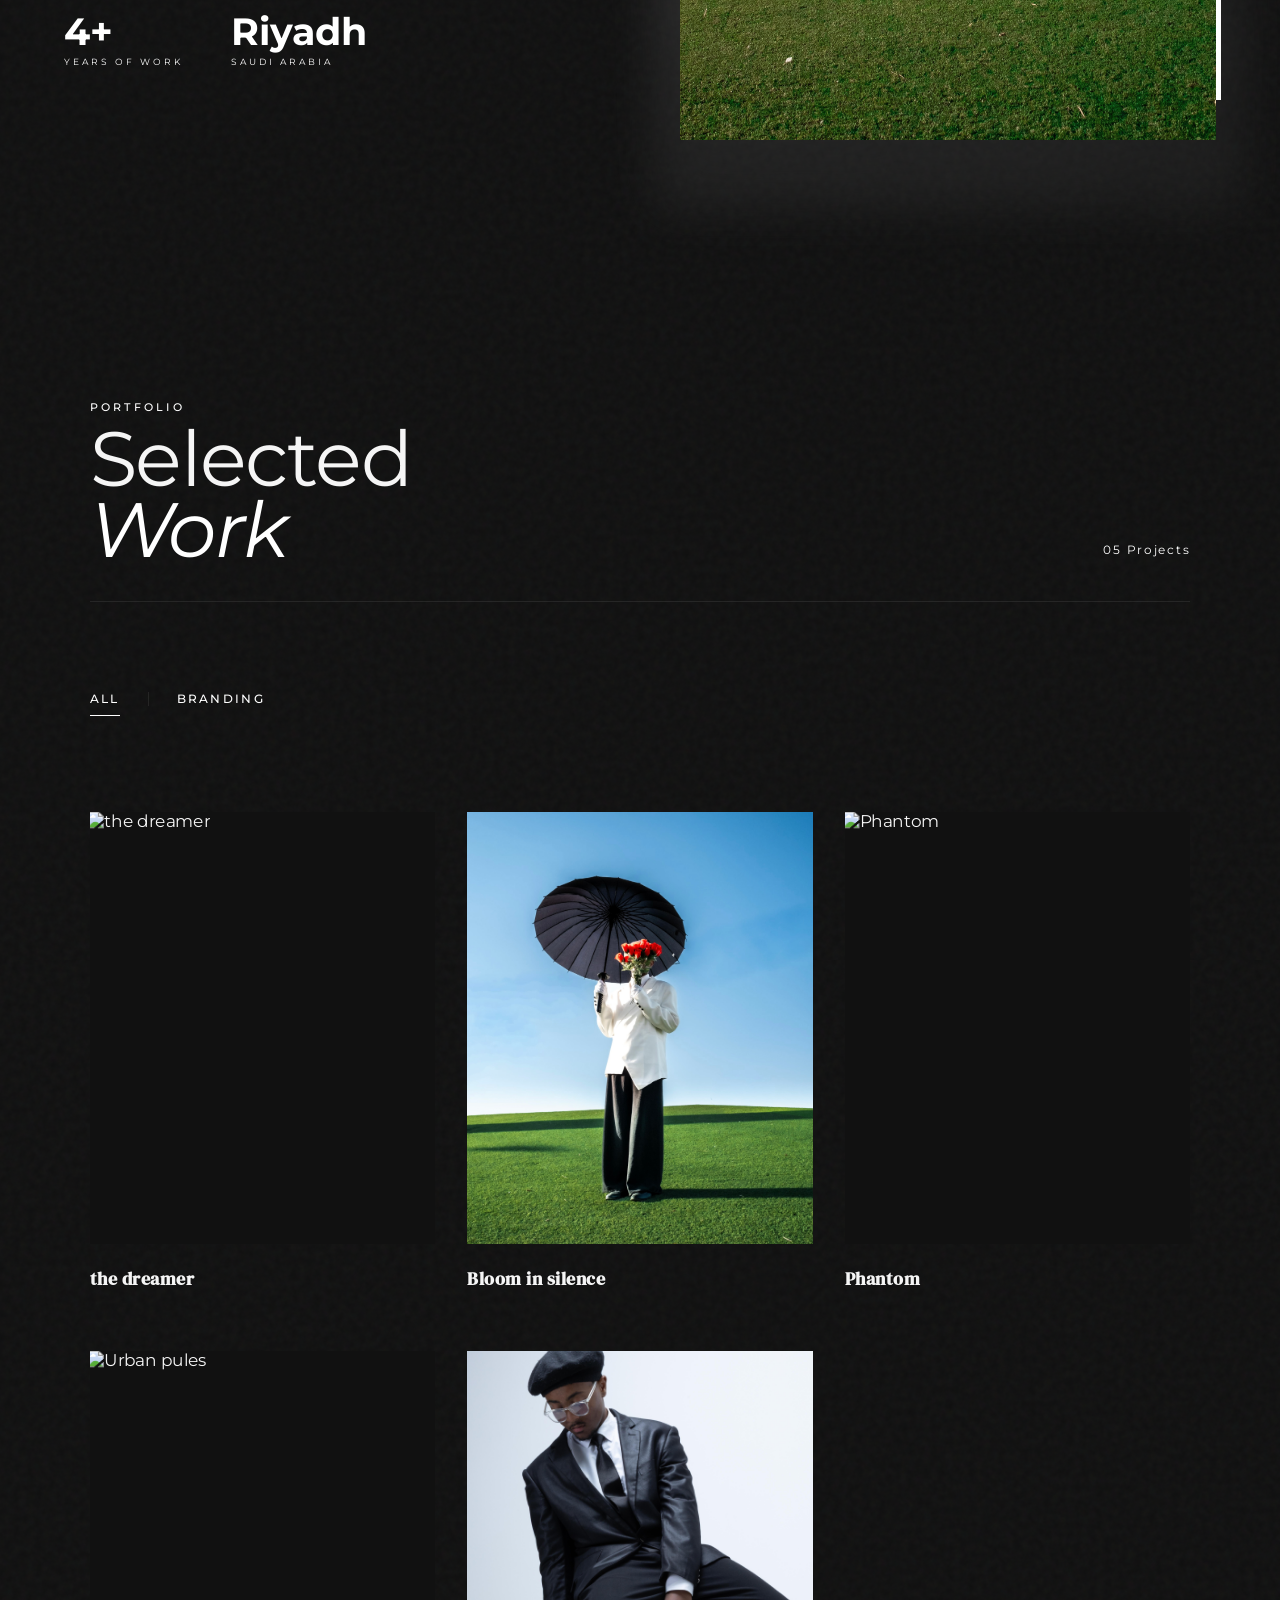
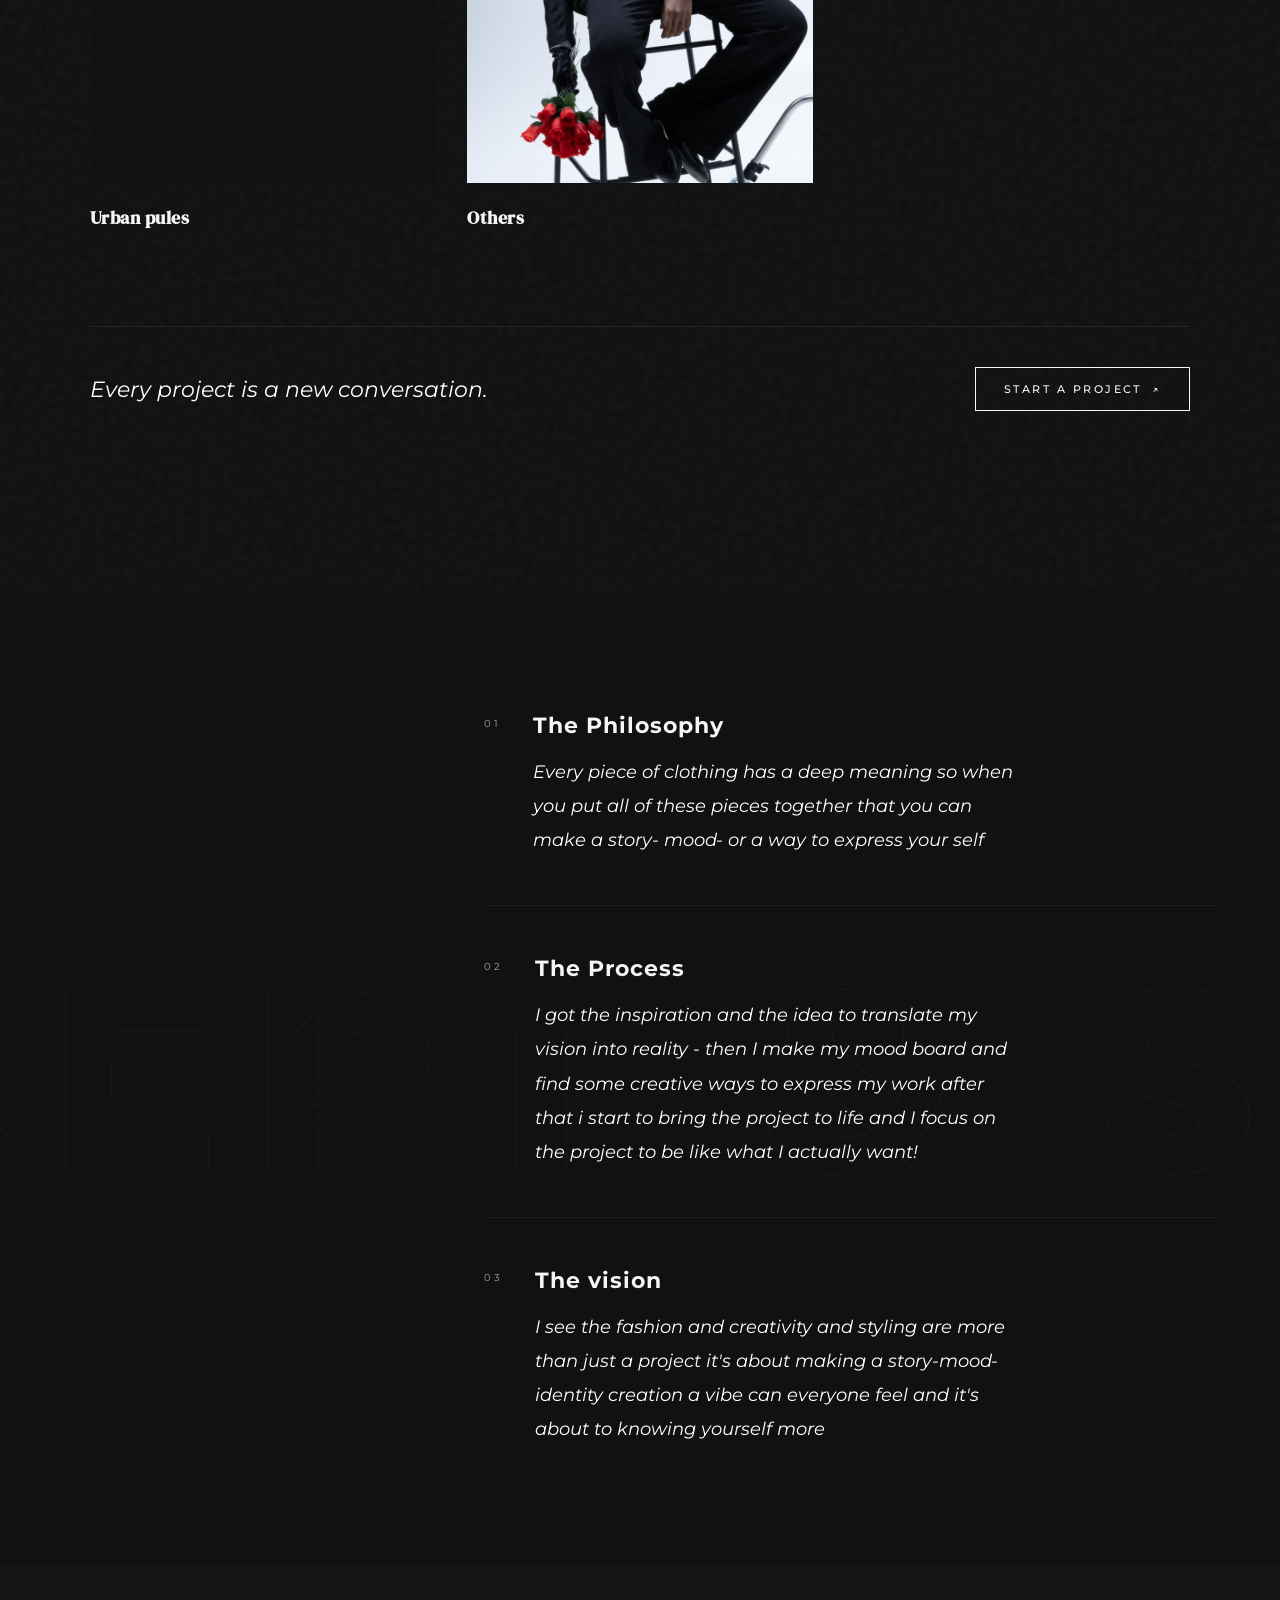
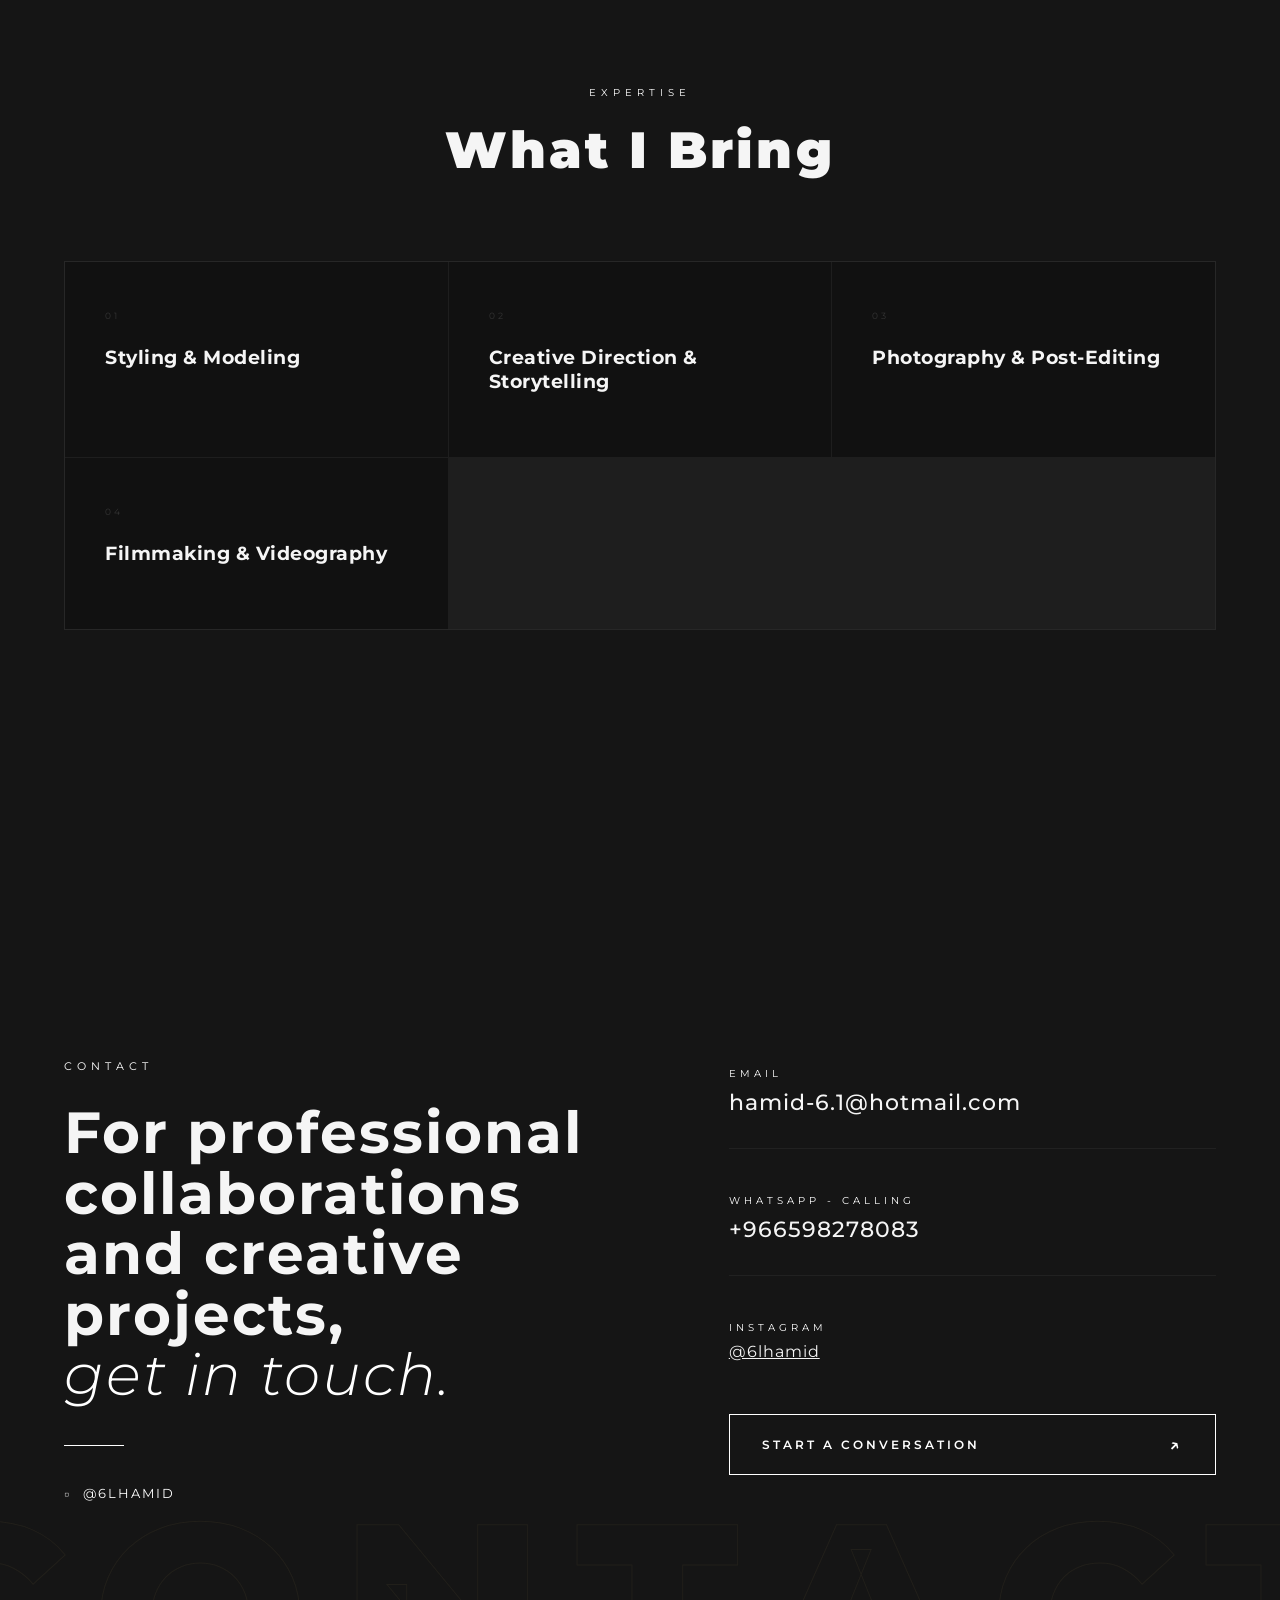
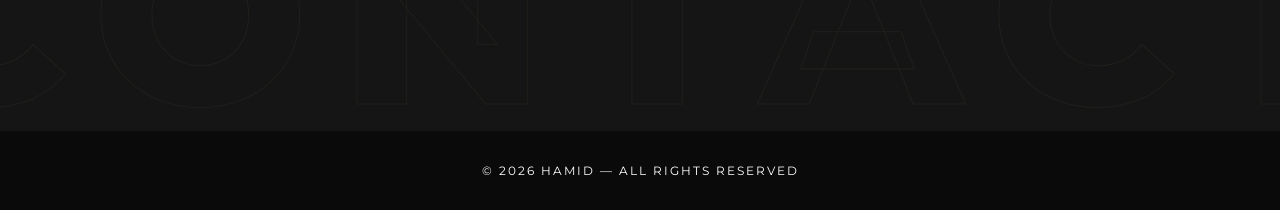
==== commit 56c952f2: "new update" ====
--- a/index.html
+++ b/index.html
@@ -37,7 +37,6 @@
                     </ul>
                 </nav>
                 <!-- Right × also hides when collapsed -->
-                <button class="nav-close-btn nav-close-btn-right" aria-label="Toggle nav">&times;</button>
             </div>
         </div>
 
@@ -106,8 +105,8 @@
                 <div class="about-stats">
                     <div class="stat-item"> <span class="stat-number">4+</span> <span class="stat-label">Years of
                             Work</span> </div>
-                    <div class="stat-item"> <span class="stat-number">Model · Stylist</span> <span
-                            class="stat-label">Creative Director</span> </div>
+                    <!-- <div class="stat-item"> <span class="stat-number">Model · Stylist</span> <span
+                            class="stat-label">Creative Director</span> </div> -->
                     <div class="stat-item"> <span class="stat-number">Riyadh</span> <span class="stat-label">Saudi
                             Arabia</span> </div>
                 </div>
@@ -145,12 +144,12 @@
                 <a href="work.html" class="wp-project-link-wrap">
 
                     <div class="wp-project-image">
-                        <img src="images/look1.jpg" alt="Noir Maison">
+                        <img src="images/Cover-1.jpeg" alt="the dreamer">
                     </div>
 
                     <div class="wp-project-info">
                         <p class="wp-project-category"></p>
-                        <h3 class="wp-project-title">UnNamed-1</h3>
+                        <h3 class="wp-project-title">the dreamer</h3>
                     </div>
 
                 </a>
@@ -161,12 +160,12 @@
                 <a href="#" class="wp-project-link-wrap">
 
                     <div class="wp-project-image">
-                        <img src="images/look2.jpg" alt="Project Two">
+                        <img src="images/Cover-2.jpeg" alt="Bloom in silence">
                     </div>
 
                     <div class="wp-project-info">
                         <p class="wp-project-category"></p>
-                        <h3 class="wp-project-title">UnNamed-2</h3>
+                        <h3 class="wp-project-title">Bloom in silence</h3>
                     </div>
 
                 </a>
@@ -177,12 +176,12 @@
                 <a href="#" class="wp-project-link-wrap">
 
                     <div class="wp-project-image">
-                        <img src="images/look3.jpg" alt="Project Three">
+                        <img src="images/Cover-3.jpeg" alt="Phantom">
                     </div>
 
                     <div class="wp-project-info">
                         <p class="wp-project-category"></p>
-                        <h3 class="wp-project-title">UnNamed-3</h3>
+                        <h3 class="wp-project-title">Phantom</h3>
                     </div>
 
                 </a>
@@ -193,12 +192,12 @@
                 <a href="work.html" class="wp-project-link-wrap">
 
                     <div class="wp-project-image">
-                        <img src="images/look1.jpg" alt="Noir Maison">
+                        <img src="images/Cover-4.jpeg" alt="Urban pules">
                     </div>
 
                     <div class="wp-project-info">
                         <p class="wp-project-category"></p>
-                        <h3 class="wp-project-title">UnNamed-4</h3>
+                        <h3 class="wp-project-title">Urban pules</h3>
                     </div>
                 </a>
             </article>
@@ -207,7 +206,7 @@
                 <a href="work.html" class="wp-project-link-wrap">
 
                     <div class="wp-project-image">
-                        <img src="images/look1.jpg" alt="Noir Maison">
+                        <img src="images/O-XXXX.jpeg" alt="other work">
                     </div>
 
                     <div class="wp-project-info">
--- a/style.css
+++ b/style.css
@@ -125,22 +125,10 @@
     background: rgba(255, 255, 255, 0.1);
 }
 
-/* Progress bar row */
-.header-progress-row {
-    pointer-events: all;
-    display: flex;
-    align-items: center;
-    gap: 5px;
-    padding: 0 8px;
-    height: 1.2em;
-    width: 100%;
-    background: rgba(65, 65, 65, 0.92);
-    box-sizing: border-box;
-    transition: width 0.35s ease;
-}
+
 
 .header-progress-arrow {
-    font-size: 0.4rem;
+    font-size: 0.0rem;
     color: rgba(255, 255, 255, 0.5);
     flex-shrink: 0;
     user-select: none;
@@ -1016,13 +1004,14 @@
 .overlay-image-pane img {
     width: 100%;
     height: 100%;
-    object-fit: cover;
+    object-fit: contain;
+    object-position: center;
     display: block;
-    transition: transform 10s ease, opacity 0.3s ease;
+    transition: opacity 0.3s ease;
 }
 
 .chapter-overlay.active .overlay-image-pane img {
-    transform: scale(1.04);
+    transform: scale(1);
 }
 
 /* Vignette on image */
@@ -2381,4 +2370,664 @@
     .wp-filter-nav {
         gap: 0;
     }
+}
+
+/* ================================================================
+   COMPREHENSIVE RESPONSIVE FIXES — All Platforms
+   Breakpoints:
+     ≤ 1200px  → Large tablet / small laptop
+     ≤ 900px   → Tablet (iPad landscape)
+     ≤ 768px   → Tablet portrait / small tablet
+     ≤ 600px   → Large phone (iPhone Plus / Pro Max)
+     ≤ 430px   → Standard phone (iPhone 14 / 15)
+     ≤ 375px   → Small phone (iPhone SE)
+================================================================ */
+
+/* ── Prevent horizontal overflow globally ── */
+html,
+body {
+    overflow-x: hidden;
+    width: 100%;
+}
+
+/* ── Hide custom cursor on touch devices ── */
+@media (hover: none) {
+
+    #wp-cursor,
+    #wp-cursor-ring {
+        display: none !important;
+    }
+}
+
+/* ================================================================
+   HEADER / NAV
+================================================================ */
+@media (max-width: 600px) {
+    header.site-header {
+        top: 1rem;
+    }
+
+    .main-nav ul li a {
+        padding: 0 0.6em;
+        font-size: 0.52rem;
+        letter-spacing: 0.1em;
+    }
+
+    .nav-links-wrap {
+        max-width: 100vw;
+    }
+
+    .header-inner {
+        height: 2.4em;
+    }
+
+    .nav-close-btn {
+        height: 2.4em;
+    }
+}
+
+@media (max-width: 430px) {
+    .main-nav ul li a {
+        padding: 0 0.45em;
+        font-size: 0.48rem;
+    }
+}
+
+/* ================================================================
+   HERO SECTION
+================================================================ */
+@media (max-width: 900px) {
+    .hero-title {
+        font-size: clamp(1.6rem, 5vw, 3rem);
+        letter-spacing: 8px;
+    }
+
+    .hero-sub {
+        font-size: clamp(0.75rem, 2.5vw, 1rem);
+        letter-spacing: 3px;
+    }
+
+    .scroll-cue {
+        right: 3%;
+    }
+}
+
+@media (max-width: 600px) {
+    .hero-title {
+        font-size: clamp(1.4rem, 7vw, 2.2rem);
+        letter-spacing: 5px;
+    }
+
+    .hero-sub {
+        font-size: 0.75rem;
+        letter-spacing: 2px;
+    }
+
+    .scroll-cue {
+        display: none;
+    }
+
+    .foreground {
+        width: 92%;
+        height: 75%;
+    }
+}
+
+@media (max-width: 430px) {
+    .hero-title {
+        font-size: clamp(1.1rem, 8vw, 1.8rem);
+        letter-spacing: 4px;
+    }
+
+    .hero-sub {
+        font-size: 0.65rem;
+        letter-spacing: 1.5px;
+    }
+}
+
+/* ================================================================
+   ABOUT SECTION
+================================================================ */
+@media (max-width: 1200px) {
+    .about-section {
+        padding: 100px 6%;
+    }
+
+    .about-container {
+        gap: 60px;
+    }
+}
+
+@media (max-width: 900px) {
+    .about-section {
+        padding: 80px 6%;
+    }
+
+    .about-container {
+        flex-direction: column;
+        gap: 50px;
+    }
+
+    .about-text {
+        flex: unset;
+        width: 100%;
+    }
+
+    .about-image-wrapper {
+        flex: unset;
+        width: 100%;
+        height: 65vw;
+        max-height: 500px;
+    }
+
+    .about-text h2 {
+        font-size: clamp(1.6rem, 4vw, 2.5rem);
+    }
+
+    .about-text p {
+        max-width: 100%;
+        font-size: 0.9rem;
+    }
+}
+
+@media (max-width: 600px) {
+    .about-section {
+        padding: 70px 5%;
+    }
+
+    .about-image-wrapper {
+        height: 70vw;
+    }
+
+    .about-accent {
+        transform: translate(16px, 16px);
+    }
+
+    .about-stats {
+        gap: 2rem;
+        flex-wrap: wrap;
+    }
+
+    .stat-number {
+        font-size: clamp(1.4rem, 5vw, 2rem);
+    }
+}
+
+@media (max-width: 430px) {
+    .about-section {
+        padding: 60px 5%;
+        min-height: unset;
+    }
+
+    .about-image-wrapper {
+        height: 75vw;
+    }
+
+    .about-stats {
+        gap: 1.5rem;
+    }
+}
+
+/* ================================================================
+   WORK / PROJECTS SECTION
+================================================================ */
+@media (max-width: 1200px) {
+    .work-projects-section {
+        padding: 100px 6% 140px;
+    }
+
+    .wp-section-title {
+        font-size: clamp(2.5rem, 5vw, 5rem);
+    }
+}
+
+@media (max-width: 900px) {
+    .work-projects-section {
+        padding: 80px 5% 120px;
+        max-width: 100%;
+    }
+
+    .wp-project-grid {
+        grid-template-columns: repeat(2, 1fr);
+        gap: 40px 20px;
+    }
+
+    .wp-section-header {
+        flex-direction: column;
+        align-items: flex-start;
+        gap: 16px;
+        margin-bottom: 50px;
+    }
+
+    .wp-section-title {
+        font-size: clamp(2.2rem, 6vw, 4rem);
+    }
+
+    .wp-filter-nav {
+        margin-bottom: 60px;
+    }
+
+    .wp-work-outro {
+        flex-direction: column;
+        gap: 24px;
+        align-items: flex-start;
+        margin-top: 60px;
+    }
+}
+
+@media (max-width: 600px) {
+    .work-projects-section {
+        padding: 70px 5% 100px;
+    }
+
+    .wp-project-grid {
+        grid-template-columns: 1fr;
+        gap: 40px;
+    }
+
+    .wp-project-image {
+        aspect-ratio: 3 / 4;
+    }
+
+    .wp-section-title {
+        font-size: clamp(2rem, 9vw, 3rem);
+    }
+
+    .wp-filter-nav {
+        margin-bottom: 44px;
+    }
+}
+
+@media (max-width: 430px) {
+    .work-projects-section {
+        padding: 60px 4% 80px;
+    }
+
+    .wp-project-grid {
+        gap: 32px;
+    }
+
+    .wp-project-title {
+        font-size: 1rem;
+    }
+}
+
+/* ================================================================
+   CONCEPT & STORY SECTION
+================================================================ */
+@media (max-width: 1200px) {
+    .concept-section {
+        padding: 100px 6%;
+    }
+
+    .concept-inner {
+        gap: 70px;
+    }
+}
+
+@media (max-width: 900px) {
+    .concept-section {
+        padding: 80px 5%;
+    }
+
+    .concept-inner {
+        flex-direction: column;
+        gap: 50px;
+    }
+
+    .concept-left {
+        flex: unset;
+        width: 100%;
+        position: static;
+    }
+
+    .concept-heading {
+        font-size: clamp(2rem, 7vw, 3.5rem);
+    }
+
+    .concept-block-text {
+        max-width: 100%;
+        font-size: 1rem;
+    }
+}
+
+@media (max-width: 600px) {
+    .concept-section {
+        padding: 70px 5%;
+        min-height: unset;
+    }
+
+    .concept-block-title {
+        font-size: 1.15rem;
+    }
+
+    .concept-block-text {
+        font-size: 0.95rem;
+    }
+}
+
+@media (max-width: 430px) {
+    .concept-section {
+        padding: 60px 5%;
+    }
+
+    .concept-heading {
+        font-size: clamp(1.8rem, 9vw, 2.8rem);
+    }
+
+    .concept-block {
+        gap: 1.2rem;
+    }
+}
+
+/* ================================================================
+   SKILLS SECTION
+================================================================ */
+@media (max-width: 1200px) {
+    .skills-section {
+        padding: 100px 6%;
+    }
+}
+
+@media (max-width: 900px) {
+    .skills-section {
+        padding: 80px 5%;
+    }
+
+    .skills-grid {
+        grid-template-columns: repeat(2, 1fr);
+    }
+
+    .skill-card {
+        padding: 36px 28px;
+    }
+
+    .skills-header {
+        margin-bottom: 56px;
+    }
+}
+
+@media (max-width: 600px) {
+    .skills-section {
+        padding: 70px 5%;
+    }
+
+    .skills-grid {
+        grid-template-columns: 1fr;
+        margin-bottom: 56px;
+    }
+
+    .skill-card {
+        padding: 32px 24px;
+    }
+
+    .skills-heading {
+        font-size: clamp(1.6rem, 7vw, 2.5rem);
+    }
+}
+
+@media (max-width: 430px) {
+    .skills-section {
+        padding: 60px 5%;
+    }
+
+    .skill-card-title {
+        font-size: 1.05rem;
+    }
+}
+
+/* ================================================================
+   CONTACT SECTION
+================================================================ */
+@media (max-width: 1200px) {
+    .contact-section {
+        padding: 100px 6%;
+    }
+}
+
+@media (max-width: 900px) {
+    .contact-section {
+        padding: 80px 5%;
+    }
+
+    .contact-inner {
+        gap: 60px;
+    }
+
+    .contact-heading {
+        font-size: clamp(1.8rem, 4.5vw, 3.5rem);
+    }
+}
+
+@media (max-width: 768px) {
+    .contact-section {
+        padding: 80px 5%;
+        min-height: unset;
+    }
+
+    .contact-inner {
+        flex-direction: column;
+        gap: 50px;
+    }
+
+    .contact-left,
+    .contact-right {
+        flex: unset;
+        width: 100%;
+    }
+
+    .contact-heading {
+        font-size: clamp(1.6rem, 6vw, 2.8rem);
+        letter-spacing: 1px;
+    }
+
+    .contact-email {
+        font-size: clamp(0.9rem, 3.5vw, 1.2rem);
+        word-break: break-all;
+    }
+
+    .contact-right {
+        gap: 2rem;
+    }
+}
+
+@media (max-width: 600px) {
+    .contact-section {
+        padding: 70px 5%;
+    }
+
+    .contact-heading {
+        font-size: clamp(1.4rem, 7vw, 2.2rem);
+    }
+
+    .contact-bg-word {
+        font-size: clamp(4rem, 22vw, 8rem);
+    }
+
+    .contact-cta {
+        width: 100%;
+        justify-content: space-between;
+        padding: 1rem 1.5rem;
+        font-size: 0.7rem;
+    }
+}
+
+@media (max-width: 430px) {
+    .contact-section {
+        padding: 60px 5%;
+    }
+
+    .contact-heading {
+        font-size: clamp(1.2rem, 8vw, 1.8rem);
+        letter-spacing: 0.5px;
+    }
+
+    .contact-detail-label {
+        font-size: 0.6rem;
+    }
+
+    .contact-email {
+        font-size: 0.9rem;
+    }
+}
+
+/* ================================================================
+   CHAPTER OVERLAY
+================================================================ */
+@media (max-width: 900px) {
+    .overlay-main {
+        grid-template-columns: 1fr;
+        grid-template-rows: 50vh auto;
+        overflow-y: auto;
+    }
+
+    .overlay-info-pane {
+        padding: 40px 36px;
+        justify-content: flex-start;
+    }
+
+    .overlay-title {
+        font-size: clamp(2.5rem, 8vw, 5rem);
+    }
+}
+
+@media (max-width: 600px) {
+    .overlay-main {
+        grid-template-rows: 45vh auto;
+    }
+
+    .overlay-info-pane {
+        padding: 32px 24px;
+    }
+
+    .overlay-title {
+        font-size: clamp(2rem, 9vw, 3.5rem);
+        margin-bottom: 20px;
+    }
+
+    .overlay-gallery-strip {
+        padding: 0 20px;
+    }
+
+    .gallery-thumb {
+        width: 100px;
+        height: 68px;
+    }
+
+    .gallery-count {
+        display: none;
+    }
+
+    .overlay-close {
+        top: 14px;
+        right: 14px;
+        width: 38px;
+        height: 38px;
+    }
+}
+
+@media (max-width: 430px) {
+    .overlay-main {
+        grid-template-rows: 42vh auto;
+    }
+
+    .overlay-info-pane {
+        padding: 24px 20px;
+    }
+
+    .overlay-title {
+        font-size: clamp(1.8rem, 10vw, 3rem);
+    }
+
+    .overlay-description {
+        font-size: 0.72rem;
+        max-width: 100%;
+    }
+
+    .gallery-thumb {
+        width: 80px;
+        height: 56px;
+    }
+}
+
+/* ================================================================
+   FOOTER
+================================================================ */
+@media (max-width: 600px) {
+    footer {
+        padding: 1.5rem 1rem;
+        font-size: 0.65rem;
+        letter-spacing: 1.5px;
+    }
+}
+
+/* ================================================================
+   REVEAL ANIMATIONS — disable heavy transforms on small screens
+================================================================ */
+@media (max-width: 600px) {
+    .reveal-left {
+        transform: translateX(-30px);
+    }
+
+    .reveal-right {
+        transform: translateX(30px);
+    }
+
+    .reveal {
+        transform: translateY(30px);
+    }
+}
+
+/* ================================================================
+   IPAD PRO / LANDSCAPE TABLET (768px – 1024px)
+================================================================ */
+@media (min-width: 768px) and (max-width: 1024px) {
+    .about-container {
+        gap: 48px;
+    }
+
+    .about-image-wrapper {
+        height: 55vw;
+        max-height: 460px;
+    }
+
+    .concept-left {
+        flex: 0 0 260px;
+    }
+
+    .skills-grid {
+        grid-template-columns: repeat(2, 1fr);
+    }
+
+    .wp-project-grid {
+        grid-template-columns: repeat(2, 1fr);
+        gap: 48px 24px;
+    }
+
+    .overlay-main {
+        grid-template-columns: 1fr 1fr;
+        grid-template-rows: unset;
+    }
+}
+
+/* ================================================================
+   SAFE AREA (iPhone notch / Dynamic Island)
+================================================================ */
+@supports (padding: max(0px)) {
+    header.site-header {
+        top: max(1.5rem, env(safe-area-inset-top));
+        right: max(0px, env(safe-area-inset-right));
+    }
+
+    footer {
+        padding-bottom: max(2rem, env(safe-area-inset-bottom));
+    }
+
+    .contact-section,
+    .skills-section,
+    .concept-section,
+    .about-section {
+        padding-left: max(5%, env(safe-area-inset-left));
+        padding-right: max(5%, env(safe-area-inset-right));
+    }
 }
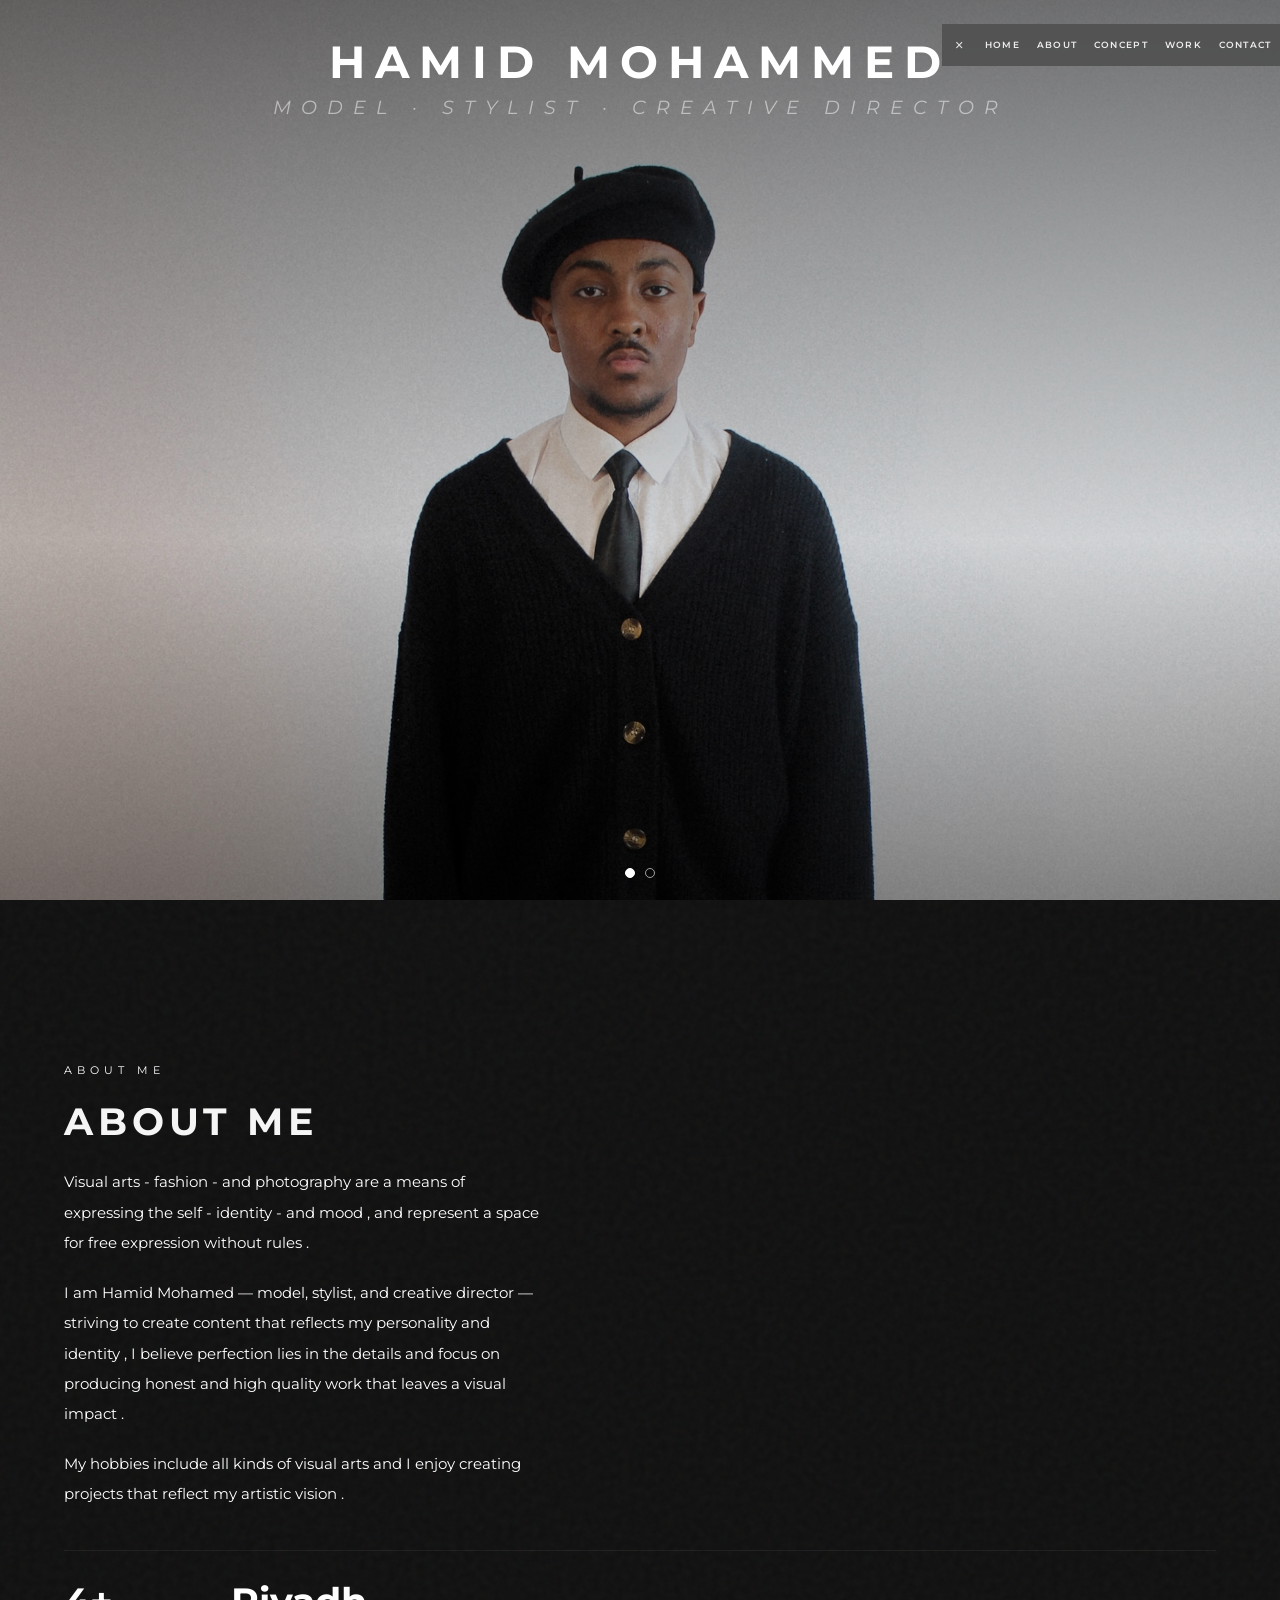
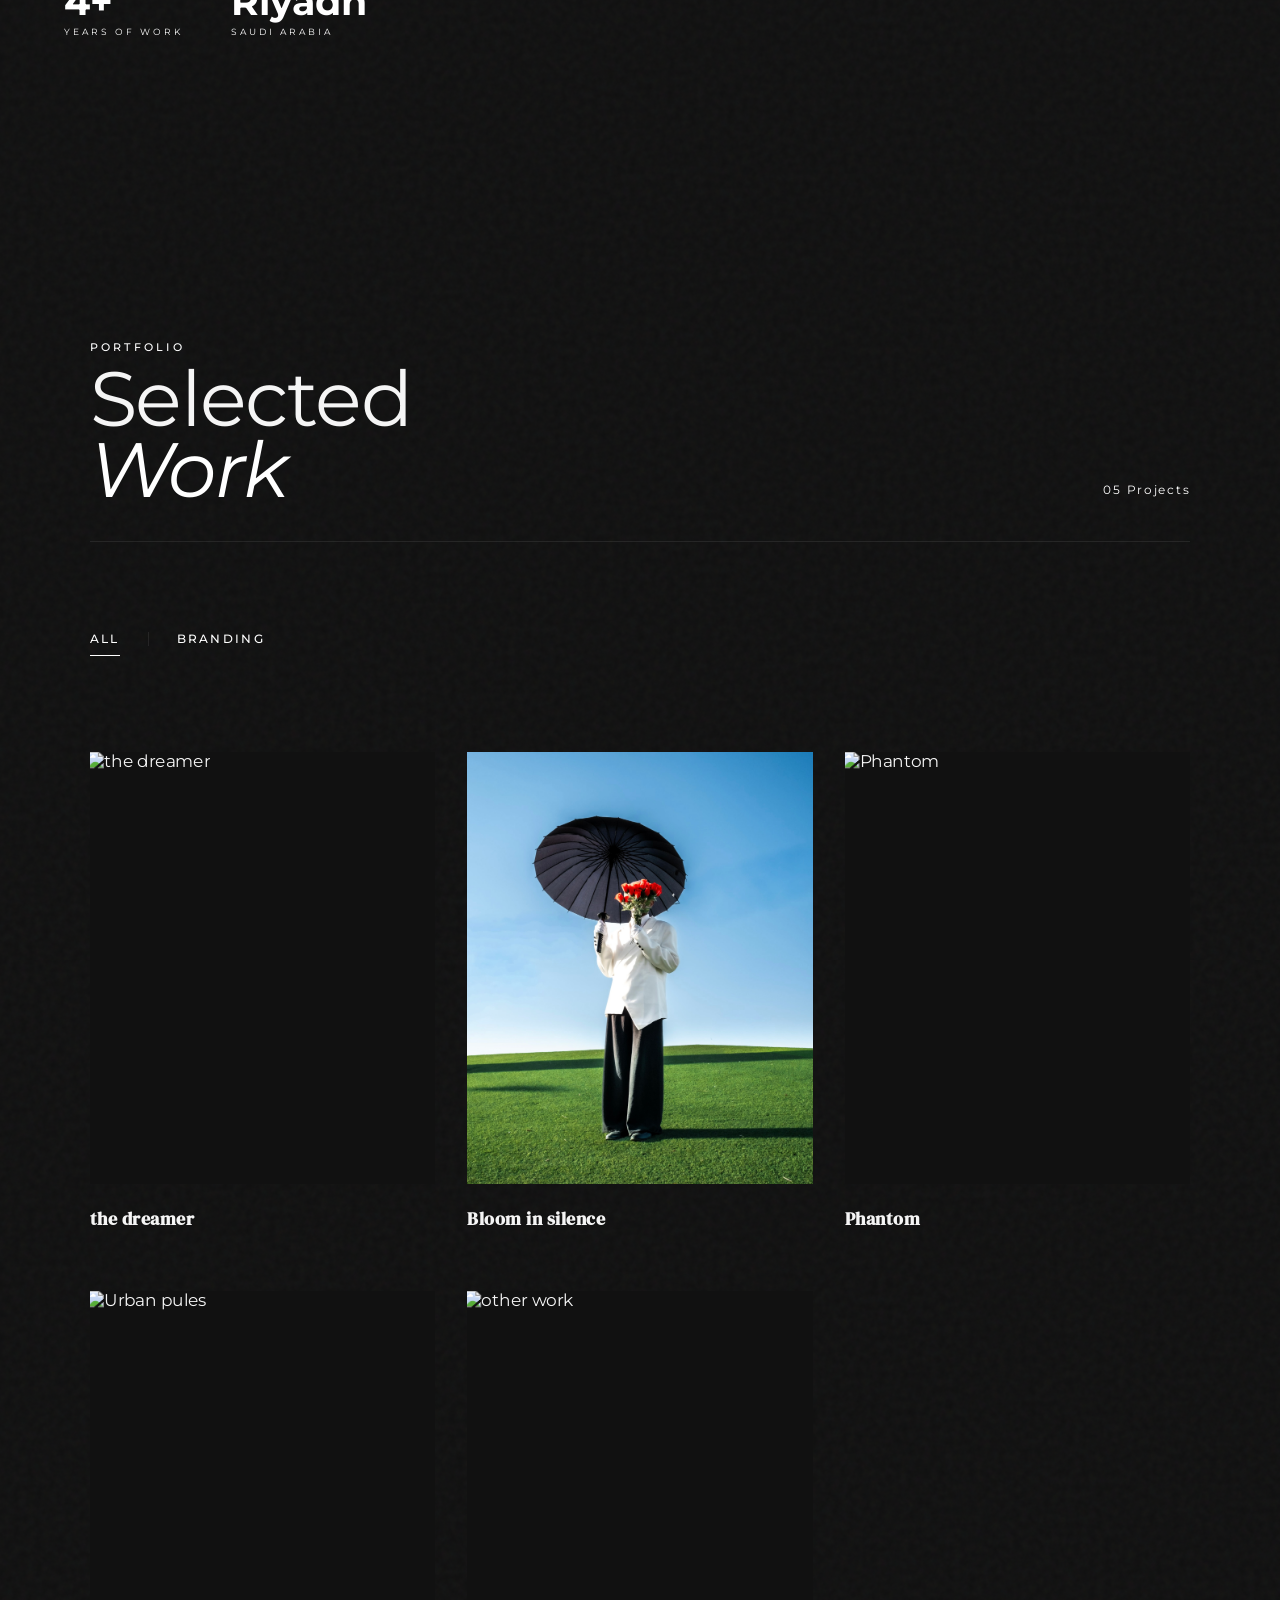
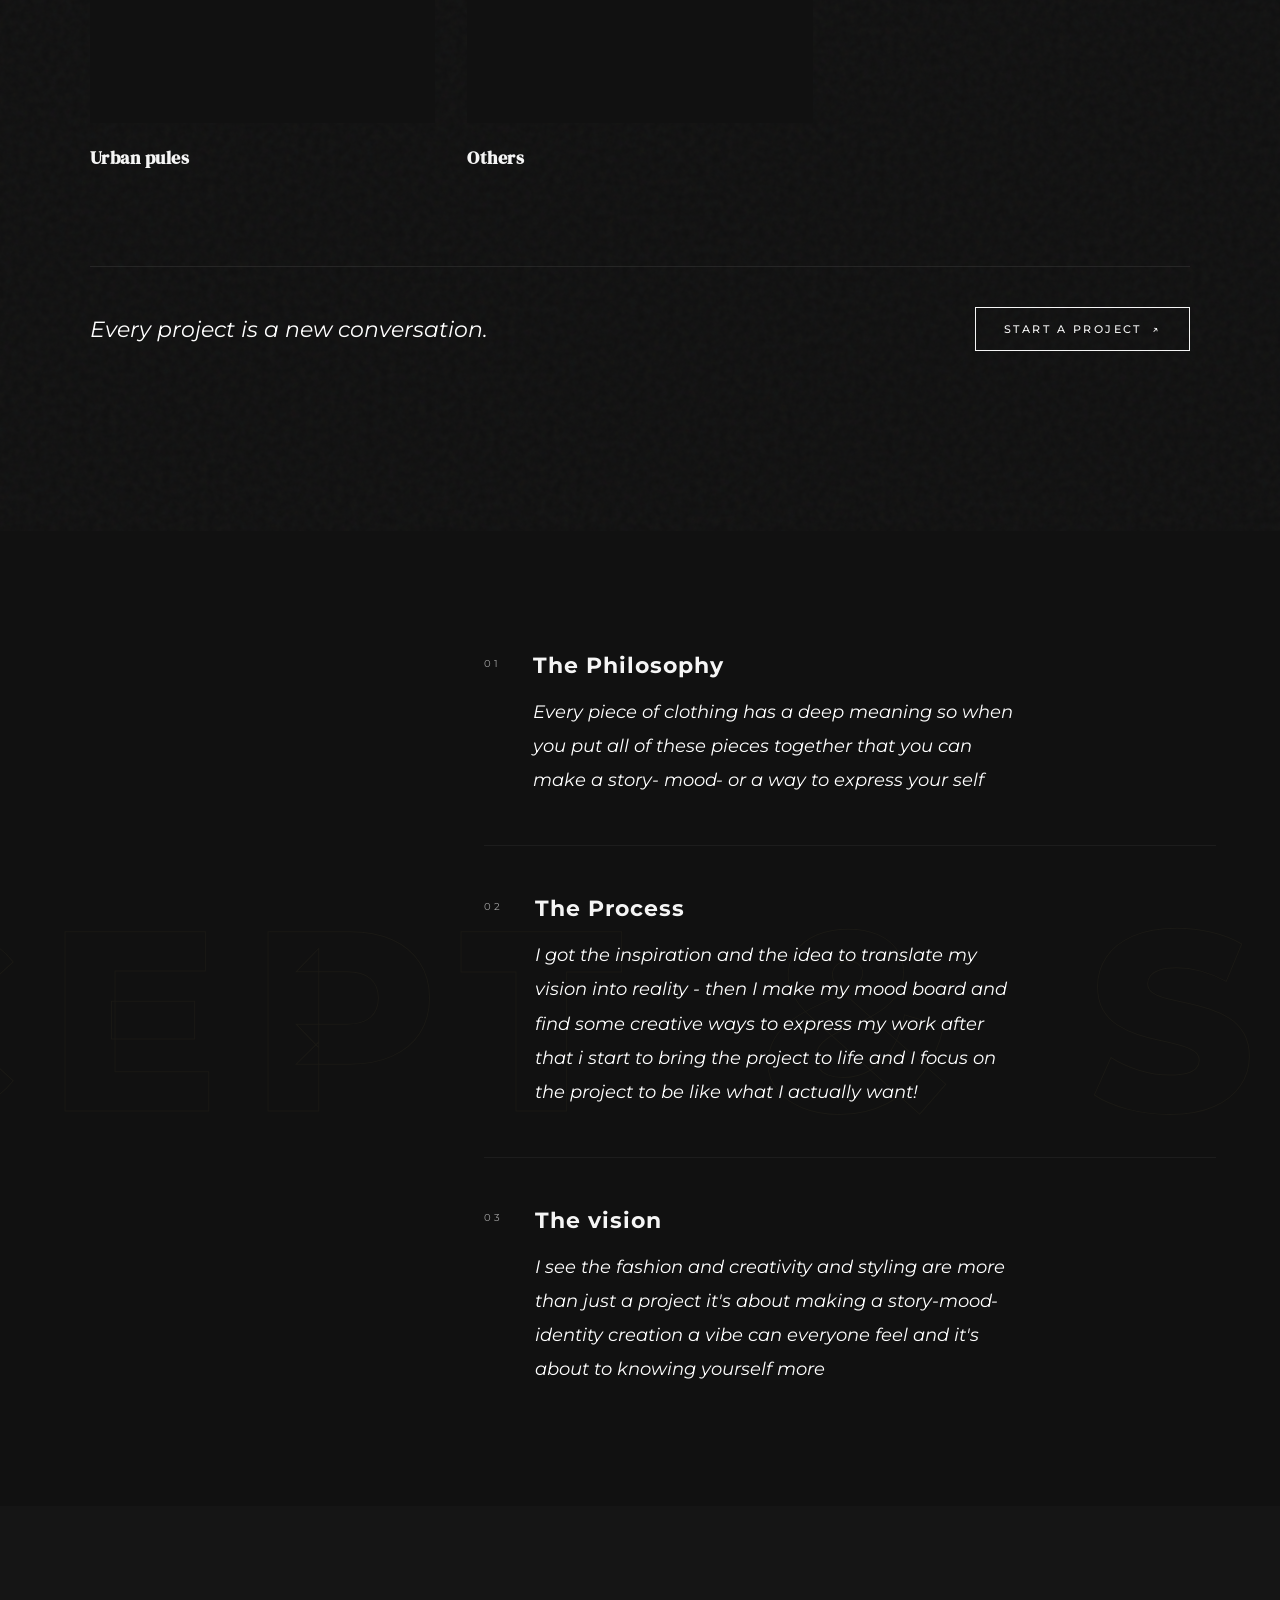
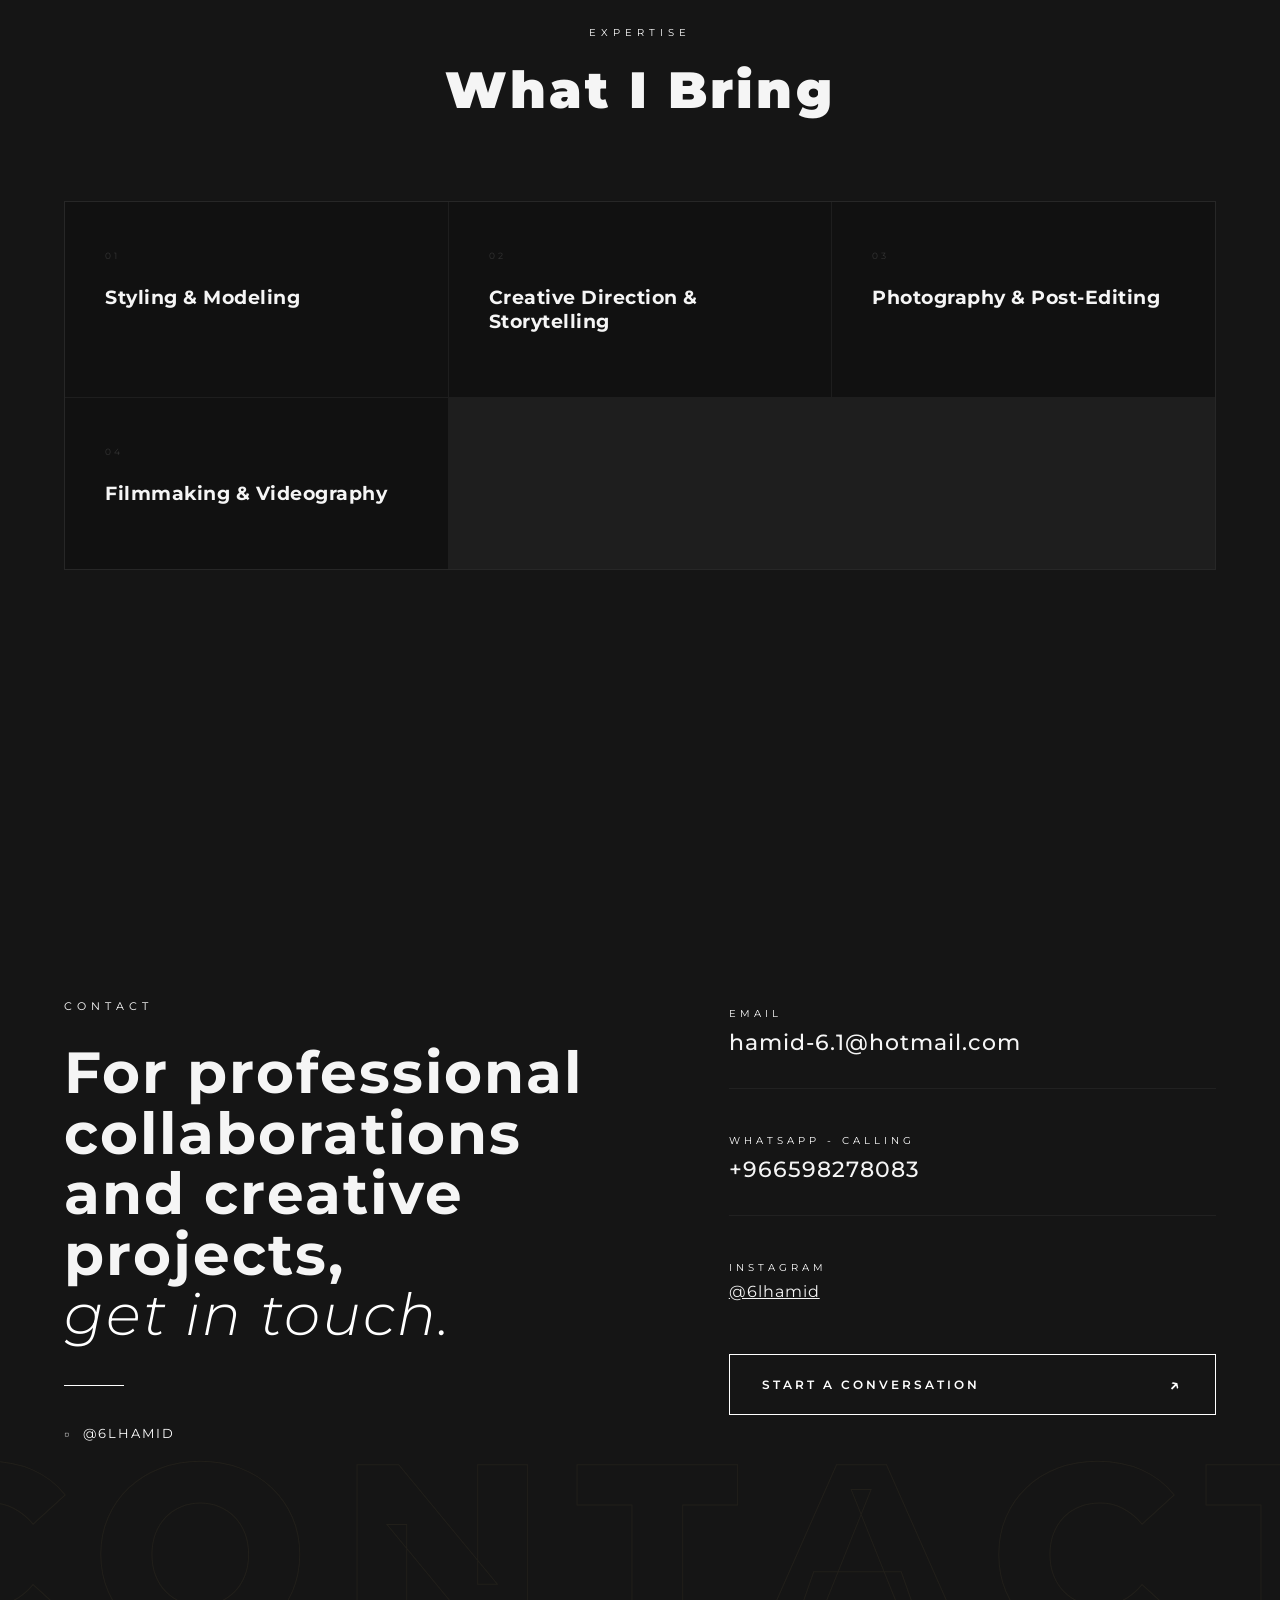
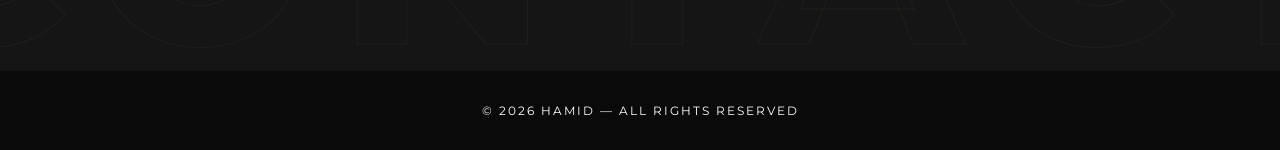
==== commit 078ec098: "final version" ====
--- a/index.html
+++ b/index.html
@@ -53,28 +53,26 @@
 
     <!-- ===== Hero Section ===== -->
     <section class="hero" id="home">
-        <div class="slide active">
-            <div class="bg"></div>
-            <div class="foreground"></div>
-        </div>
-        <div class="slide">
-            <div class="bg"></div>
-            <div class="foreground"></div>
-        </div>
-
-        <div class="hero-overlay">
-            <div class="hero-text-block">
-                <h1 class="hero-title">HAMiD MOHAMED</h1>
-                <span style="color: #FFFFFF;" class="hero-sub">Director Model &amp; Stylist</span>
-            </div>
-        </div>
-
-        <div class="hero-progress" id="heroDots"></div>
-
-        <div class="scroll-cue">
-            <div class="scroll-cue-line"></div>
-            <span>Scroll</span>
-        </div>
+
+        <div class="hero-slides-track">
+            <div class="hero-slide active">
+                <img src="images/home-1.jpeg" alt="Look 1">
+            </div>
+            <div class="hero-slide">
+                <img src="images/home-2.jpeg" alt="Look 2">
+            </div>
+        </div>
+
+        <div class="hero-top-text">
+            <h1 class="hero-title">HAMID MOHAMMED</h1>
+            <span class="hero-sub">Model · Stylist · Creative Director</span>
+        </div>
+
+        <div class="hero-dots-manual" id="heroDots">
+            <button class="hero-dot active" aria-label="Slide 1"></button>
+            <button class="hero-dot" aria-label="Slide 2"></button>
+        </div>
+
     </section>
 
     <!-- ===== About Section ===== -->
@@ -111,10 +109,10 @@
                             Arabia</span> </div>
                 </div>
             </div>
-            <div class="about-image-wrapper reveal-right">
+            <!-- <div class="about-image-wrapper reveal-right">
                 <div class="about-bg-live"></div>
                 <div class="about-accent"></div> <img src="images/look1.jpg" alt="Hamed Mohamed">
-            </div>
+            </div> -->
         </div>
     </section>
     <!-- ===== Projects Section () ===== -->
@@ -206,7 +204,7 @@
                 <a href="work.html" class="wp-project-link-wrap">
 
                     <div class="wp-project-image">
-                        <img src="images/O-XXXX.jpeg" alt="other work">
+                        <img src="images/O-X.PNG" alt="other work">
                     </div>
 
                     <div class="wp-project-info">
--- a/style.css
+++ b/style.css
@@ -200,167 +200,157 @@
     position: relative;
     height: 100vh;
     overflow: hidden;
-    background-color: #111111;
-}
-
-.slide {
+    background: #111;
+    display: flex;
+    flex-direction: column;
+    align-items: center;
+    justify-content: flex-start;
+}
+
+/* Slides track */
+.hero-slides-track {
     position: absolute;
     inset: 0;
-    --x: 50%;
-    --y: 50%;
-    clip-path: circle(0% at var(--x) var(--y));
-    transition: clip-path 1.4s var(--transition-smooth);
-    will-change: clip-path;
-}
-
-.slide.active {
-    clip-path: circle(150% at var(--x) var(--y));
-    z-index: 1;
-}
-
-.bg {
+    width: 100%;
+    height: 100%;
+}
+
+.hero-slide {
     position: absolute;
     inset: 0;
-    background-size: cover;
-    background-position: center;
-    filter: grayscale(100%) blur(6px);
-    transform: scale(1.08);
-    opacity: 0.45;
-    transition: transform 8s ease-out;
-}
-
-.slide.active .bg {
-    transform: scale(1.0);
-}
-
-.foreground {
-    position: absolute;
-    top: 50%;
-    left: 50%;
-    transform: translate(-50%, -50%);
-    width: 85%;
-    height: 85%;
-    background-size: contain;
-    background-repeat: no-repeat;
-    background-position: center;
-    box-shadow: 0 60px 120px rgba(0, 0, 0, 0.7);
-    /* Vignette on foreground image via a pseudo overlay */
-    filter: drop-shadow(0 0 40px rgba(0, 0, 0, 0.8));
-}
-
-.hero-overlay {
+    opacity: 0;
+    transition: opacity 0.8s ease;
+}
+
+.hero-slide.active {
+    opacity: 1;
+}
+
+.hero-slide img {
+    width: 100%;
+    height: 100%;
+    object-fit: cover;
+    object-position: 50% 0%;
+    display: block;
+    filter: grayscale(15%);
+}
+
+/* Dark overlay so text reads clearly */
+.hero::before {
+    content: '';
     position: absolute;
     inset: 0;
-    display: flex;
+    background: linear-gradient(to bottom,
+            rgba(0, 0, 0, 0.55) 0%,
+            rgba(0, 0, 0, 0.15) 60%,
+            rgba(0, 0, 0, 0.45) 100%);
+    z-index: 2;
+    pointer-events: none;
+}
+
+/* Top-center text block */
+.hero-top-text {
+    position: relative;
+    z-index: 3;
+    display: flex;
+    flex-direction: column;
     align-items: center;
-    justify-content: center;
-    z-index: 10;
+    gap: 0.35rem;
+    padding-top: 2.2rem;
     pointer-events: none;
+    width: 100%;
+    text-align: center;
 }
 
 .hero-title {
-    font-size: clamp(2rem, 4vw, 4rem);
-    letter-spacing: 14px;
+    font-size: clamp(1.4rem, 3.5vw, 2.8rem);
+    letter-spacing: 10px;
     font-weight: 700;
-    color: white;
-    /* Text shadow for depth against images */
-    text-shadow: 0 4px 40px rgba(0, 0, 0, 0.5);
-    /* Subtle fade-in on load */
-    animation: titleFadeIn 1.6s var(--transition-smooth) forwards;
+    color: #fff;
+    text-align: center;
+    font-family: 'Montserrat', sans-serif;
+    animation: titleFadeIn 1.4s cubic-bezier(0.76, 0, 0.24, 1) forwards;
 }
 
 @keyframes titleFadeIn {
     from {
         opacity: 0;
-        letter-spacing: 20px;
+        letter-spacing: 16px;
     }
 
     to {
         opacity: 1;
-        letter-spacing: 14px;
-    }
-}
-
-/* Hero progress indicator */
-.hero-progress {
+        letter-spacing: 10px;
+    }
+}
+
+.hero-sub {
+    font-family: 'Montserrat', sans-serif;
+    font-size: clamp(0.6rem, 1.2vw, 0.85rem);
+    letter-spacing: 4px;
+    color: rgba(255, 255, 255, 0.7);
+    text-transform: uppercase;
+    text-align: center;
+    width: 100%;
+    display: block;
+    animation: titleFadeIn 1.4s cubic-bezier(0.76, 0, 0.24, 1) 0.3s both;
+}
+
+/* Bottom dots */
+.hero-dots-manual {
     position: absolute;
-    bottom: 2.5rem;
+    bottom: 1.4rem;
     left: 50%;
     transform: translateX(-50%);
     display: flex;
     gap: 10px;
-    z-index: 20;
+    z-index: 3;
 }
 
 .hero-dot {
-    width: 28px;
-    height: 2px;
-    background: rgba(255, 255, 255, 0.25);
-    transition: background 0.4s ease, width 0.4s ease;
+    width: 10px;
+    height: 10px;
+    border-radius: 50%;
+    border: 1.5px solid rgba(255, 255, 255, 0.6);
+    background: transparent;
     cursor: pointer;
+    padding: 0;
+    transition: background 0.3s ease, border-color 0.3s ease;
 }
 
 .hero-dot.active {
-    background: var(--color-accent);
-    width: 48px;
-}
-
-/* Scroll cue */
+    background: #fff;
+    border-color: #fff;
+}
+
+/* Remove old elements that no longer exist */
+.slide,
+.bg,
+.foreground,
+.hero-overlay,
+.hero-text-block,
+.hero-progress,
 .scroll-cue {
-    position: absolute;
-    bottom: 2.5rem;
-    right: 5%;
-    z-index: 20;
-    display: flex;
-    flex-direction: column;
-    align-items: center;
-    gap: 6px;
-    opacity: 0.5;
-}
-
-.scroll-cue span {
-    font-size: 0.65rem;
-    letter-spacing: 3px;
-    text-transform: uppercase;
-    writing-mode: vertical-rl;
-}
-
-.scroll-cue-line {
-    width: 1px;
-    height: 48px;
-    background: linear-gradient(to bottom, var(--color-accent), transparent);
-    animation: scrollPulse 2s ease-in-out infinite;
-}
-
-@keyframes scrollPulse {
-
-    0%,
-    100% {
-        transform: scaleY(1);
-        opacity: 0.5;
-    }
-
-    50% {
-        transform: scaleY(0.6);
-        opacity: 1;
-    }
-}
-
-/* Slide image assignments */
-.slide:nth-child(1) .bg {
-    background-image: url("images/look1.jpg");
-}
-
-.slide:nth-child(1) .foreground {
-    background-image: url("images/look1.jpg");
-}
-
-.slide:nth-child(2) .bg {
-    background-image: url("images/look2.jpg");
-}
-
-.slide:nth-child(2) .foreground {
-    background-image: url("images/look2.jpg");
+    display: none;
+}
+
+/* Responsive — Instagram 4:5 portrait on mobile */
+@media (max-width: 768px) {
+    .hero {
+        height: auto;
+        aspect-ratio: 4 / 5;
+        min-height: unset;
+    }
+
+    .hero-title {
+        font-size: clamp(1.1rem, 6vw, 1.8rem);
+        letter-spacing: 4px;
+    }
+
+    .hero-sub {
+        font-size: clamp(0.55rem, 2.5vw, 0.75rem);
+        letter-spacing: 2px;
+    }
 }
 
 /* ===== ABOUT SECTION ===== */
@@ -979,12 +969,6 @@
     overflow: hidden;
 }
 
-@media (max-width: 768px) {
-    .overlay-main {
-        grid-template-columns: 1fr;
-        grid-template-rows: 55vh auto;
-    }
-}
 
 /* Hero image pane */
 .overlay-image-pane {
@@ -1505,6 +1489,9 @@
     letter-spacing: 4px;
     font-style: italic;
     color: rgba(255, 255, 255, 0.5);
+    text-align: center;
+    width: 100%;
+    display: block;
     opacity: 0;
     animation: titleFadeIn 1.6s var(--transition-smooth) 0.6s forwards;
 }
@@ -2875,43 +2862,79 @@
    CHAPTER OVERLAY
 ================================================================ */
 @media (max-width: 900px) {
+
+    /* Make the whole overlay scrollable on mobile */
+    .chapter-overlay {
+        overflow-y: auto;
+    }
+
+    .overlay-content {
+        display: flex;
+        flex-direction: column;
+        height: auto;
+        min-height: 100%;
+        overflow: visible;
+    }
+
     .overlay-main {
-        grid-template-columns: 1fr;
-        grid-template-rows: 50vh auto;
-        overflow-y: auto;
+        display: flex;
+        flex-direction: column;
+        height: auto;
+        overflow: visible;
+    }
+
+    /* Image fills a portrait-ish area */
+    .overlay-image-pane {
+        width: 100%;
+        height: 55vw;
+        min-height: 220px;
+        max-height: 420px;
+        flex-shrink: 0;
+    }
+
+    /* Remove right-side vignette on mobile — looks bad stacked */
+    .overlay-image-pane::after {
+        background: linear-gradient(to bottom,
+                rgba(0, 0, 0, 0.2) 0%,
+                transparent 30%,
+                transparent 70%,
+                rgba(0, 0, 0, 0.3) 100%);
     }
 
     .overlay-info-pane {
-        padding: 40px 36px;
+        padding: 32px 28px;
         justify-content: flex-start;
+        transform: none;
+        opacity: 1;
+        flex-shrink: 0;
+    }
+
+    /* Override the slide-in animation on mobile — just show it */
+    .chapter-overlay.active .overlay-info-pane {
+        transform: none;
+        opacity: 1;
     }
 
     .overlay-title {
-        font-size: clamp(2.5rem, 8vw, 5rem);
-    }
-}
-
-@media (max-width: 600px) {
-    .overlay-main {
-        grid-template-rows: 45vh auto;
-    }
-
-    .overlay-info-pane {
-        padding: 32px 24px;
-    }
-
-    .overlay-title {
-        font-size: clamp(2rem, 9vw, 3.5rem);
-        margin-bottom: 20px;
-    }
-
+        font-size: clamp(2.2rem, 8vw, 4rem);
+    }
+
+    /* Gallery strip — always visible, scrollable */
     .overlay-gallery-strip {
         padding: 0 20px;
+        flex-shrink: 0;
+        transform: none;
+        opacity: 1;
+    }
+
+    .chapter-overlay.active .overlay-gallery-strip {
+        transform: none;
+        opacity: 1;
     }
 
     .gallery-thumb {
-        width: 100px;
-        height: 68px;
+        width: 90px;
+        height: 62px;
     }
 
     .gallery-count {
@@ -2923,12 +2946,13 @@
         right: 14px;
         width: 38px;
         height: 38px;
+        position: fixed;
     }
 }
 
 @media (max-width: 430px) {
-    .overlay-main {
-        grid-template-rows: 42vh auto;
+    .overlay-image-pane {
+        height: 65vw;
     }
 
     .overlay-info-pane {
@@ -2937,6 +2961,7 @@
 
     .overlay-title {
         font-size: clamp(1.8rem, 10vw, 3rem);
+        margin-bottom: 16px;
     }
 
     .overlay-description {
@@ -2945,8 +2970,8 @@
     }
 
     .gallery-thumb {
-        width: 80px;
-        height: 56px;
+        width: 75px;
+        height: 52px;
     }
 }
 
